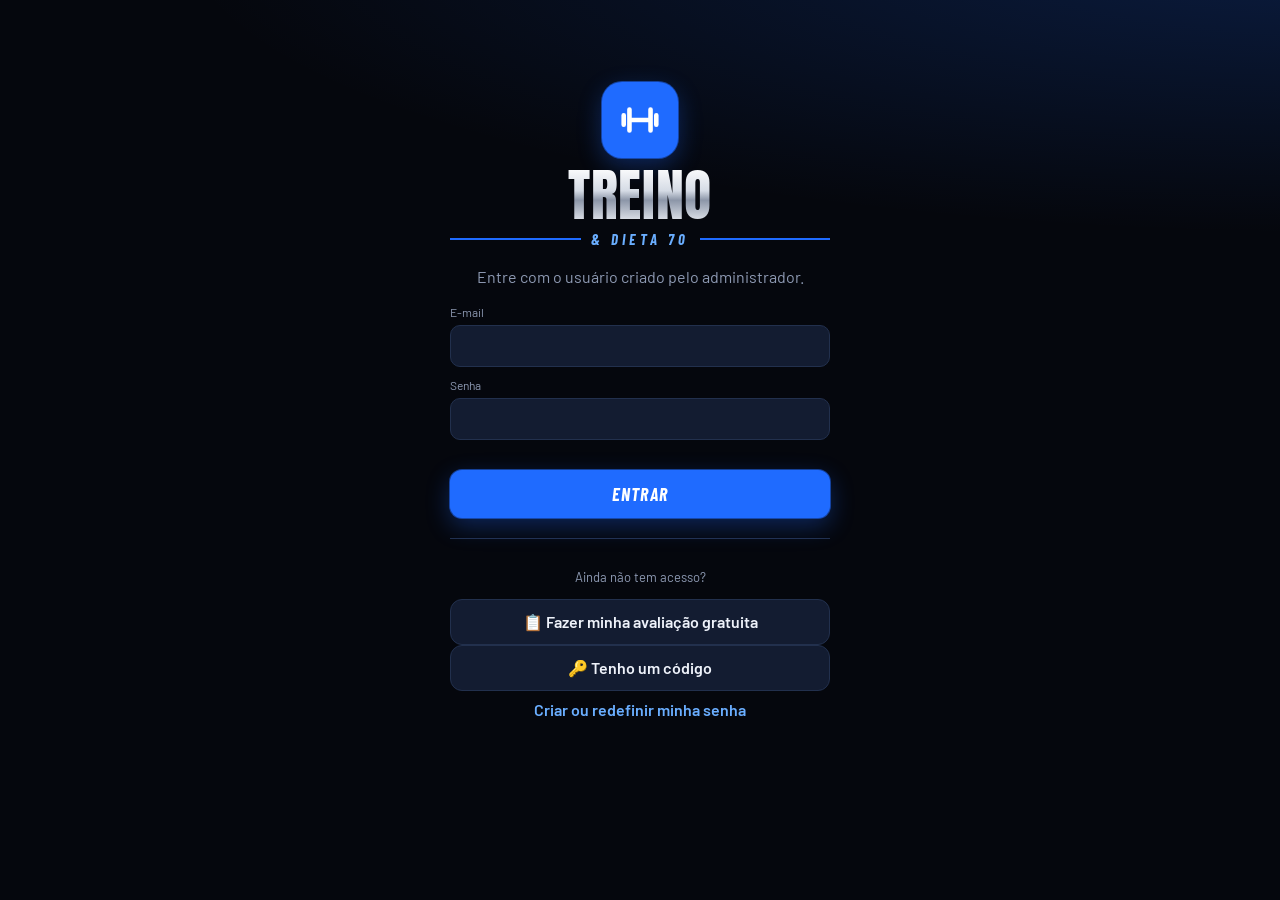
==== index.html @ 6d05f162 "v3.15.0: nome de exibição editável (Perfil e avaliação vinculados) e perfil corporal preenchido pela" ====
<!doctype html>
<html lang="pt-BR">
<head>
<meta charset="utf-8">
<meta name="viewport" content="width=device-width,initial-scale=1,viewport-fit=cover">
<meta name="theme-color" content="#05070d">
<meta name="apple-mobile-web-app-capable" content="yes">
<meta name="mobile-web-app-capable" content="yes">
<meta name="apple-mobile-web-app-status-bar-style" content="black-translucent">
<meta name="apple-mobile-web-app-title" content="Treino">
<link rel="apple-touch-icon" href="icons/apple-touch-icon.png">
<link rel="icon" href="icons/icon-192.png">
<link rel="manifest" href="manifest.webmanifest">
<title>Treino</title>
<style>
@font-face{font-family:"Anton";src:url(fonts/anton.woff2) format("woff2");font-weight:400;font-style:normal;font-display:swap}
@font-face{font-family:"Barlow";src:url(fonts/barlow-400.woff2) format("woff2");font-weight:400 500;font-style:normal;font-display:swap}
@font-face{font-family:"Barlow";src:url(fonts/barlow-600.woff2) format("woff2");font-weight:600;font-style:normal;font-display:swap}
@font-face{font-family:"Barlow";src:url(fonts/barlow-700.woff2) format("woff2");font-weight:700 900;font-style:normal;font-display:swap}
@font-face{font-family:"Barlow Condensed";src:url(fonts/barlow-condensed-700i.woff2) format("woff2");font-weight:600 800;font-style:italic;font-display:swap}
:root{--bg:#05070d;--s1:#0c1220;--s2:#131c31;--s3:#22304d;--tx:#eef2fa;--mu:#8e9ab3;--ac:#1f6bff;--ac2:#6aaeff;--onac:#fff;--metal:linear-gradient(180deg,#fff 0%,#d5dbe5 42%,#8c96a8 58%,#eef1f6 100%);--glow:0 0 0 1px rgba(31,107,255,.55),0 8px 24px rgba(31,107,255,.32);--fd:"Anton",Impact,"Arial Narrow",sans-serif;--fc:"Barlow Condensed","Arial Narrow",sans-serif;--ok:#3fd18b;--warn:#ffcc4d;--bad:#ff6161;
--acu:#5aa9ff;--int:#ff9f43;--pk:#ff6161;--dl:#3fd18b;--r:16px}
*{box-sizing:border-box;-webkit-tap-highlight-color:transparent}
html,body{margin:0;background:var(--bg);color:var(--tx);font:16px/1.4 "Barlow",-apple-system,BlinkMacSystemFont,"Segoe UI",system-ui,sans-serif;-webkit-text-size-adjust:100%}
body{background:radial-gradient(130% 420px at 105% -60px,rgba(31,107,255,.22),rgba(31,107,255,0) 70%) no-repeat,var(--bg)}
body{padding-top:env(safe-area-inset-top);padding-bottom:calc(70px + env(safe-area-inset-bottom));overscroll-behavior-y:none}
main{padding:10px 16px 28px;max-width:640px;margin:0 auto}
h1{font-family:var(--fd);font-weight:400;font-size:32px;line-height:1.05;margin:0;letter-spacing:.01em;text-transform:uppercase;background:var(--metal);-webkit-background-clip:text;background-clip:text;color:transparent}
h2{font-size:19px;margin:0 0 6px}
h3{font-family:var(--fc);font-style:italic;font-weight:700;font-size:15px;text-transform:uppercase;letter-spacing:.16em;color:var(--ac2);margin:22px 0 8px}
.mu{color:var(--mu)}.sm{font-size:13px}.xs{font-size:12px}.b{font-weight:700}.ok{color:var(--ok)}.ac{color:var(--ac2)}
.hd{display:flex;align-items:center;gap:10px;margin:8px 0 12px}
.hd .bk{background:var(--s2);border:0;color:var(--tx);width:38px;height:38px;border-radius:12px;font-size:26px;line-height:1;flex:none}
.card{background:var(--s1);border:1px solid var(--s3);border-radius:var(--r);padding:14px;margin:10px 0}
.row{display:flex;gap:8px;align-items:center}.row.wrap{flex-wrap:wrap}.sp{flex:1}
.btn{background:var(--s2);border:1px solid var(--s3);color:var(--tx);border-radius:12px;padding:12px 16px;font-weight:600;font-size:16px;font-family:inherit;cursor:pointer}
.btn.pri{background:var(--ac);color:var(--onac);box-shadow:var(--glow);font-family:var(--fc);font-style:italic;font-weight:700;font-size:18px;letter-spacing:.06em;text-transform:uppercase}.btn.pri.smb{font-size:15px}.btn.danger{background:var(--bad);color:#fff}.btn.ghost{background:transparent;border-color:transparent;color:var(--ac2);padding:8px 4px}.btn.pri,.btn.danger{border-color:transparent}
.btn.block{width:100%}.btn.smb{padding:8px 12px;font-size:14px;border-radius:10px}
.btn:active{transform:scale(.98)}
.pill{display:inline-block;font-size:12px;font-weight:600;padding:3px 8px;border-radius:999px;background:var(--s3);color:var(--tx)}
.pc-acu{--pc:var(--acu)}.pc-int{--pc:var(--int)}.pc-pk{--pc:var(--pk)}.pc-dl{--pc:var(--dl)}.pc-vio{--pc:#b48cff}.pc-tea{--pc:#3fd1c8}.pc-yel{--pc:#ffcc4d}
.pill.ph{background:color-mix(in srgb,var(--pc) 22%,transparent);color:var(--pc)}
.weekbar{display:flex;gap:3px;margin-top:10px}.weekbar i{flex:1}
.weekbar i{height:6px;border-radius:3px;background:var(--pc);opacity:.25}.weekbar i.past{opacity:.7}.weekbar i.cur{opacity:1;outline:2px solid var(--tx);outline-offset:1px}
.days{display:grid;grid-template-columns:repeat(7,1fr);gap:6px;margin-top:10px}
.days div{background:var(--s2);border-radius:10px;padding:6px 2px;text-align:center;font-size:11px;color:var(--mu)}
.days div b{display:block;font-size:12px;color:var(--tx)}.days div.done{background:color-mix(in srgb,var(--ok) 20%,var(--s2))}.days div.done b{color:var(--ok)}
.days div.today{outline:2px solid var(--ac)}
.hero{background:linear-gradient(140deg,#0f2350,#0c1220 62%);border:1px solid #1f3a78}
.hero h2{font-family:var(--fd);font-weight:400;font-size:30px;line-height:1.05;text-transform:uppercase;letter-spacing:.01em;background:var(--metal);-webkit-background-clip:text;background-clip:text;color:transparent}
.exl{margin:10px 0 0;padding:0;list-style:none}.exl li{display:flex;justify-content:space-between;gap:10px;padding:7px 0;border-top:1px solid var(--s3);font-size:15px}
.exl li span:last-child{white-space:nowrap;font-weight:600}
.others{display:grid;grid-template-columns:1fr 1fr;gap:8px}
.others button{text-align:left;background:var(--s1);border:1px solid var(--s3);color:var(--tx);border-radius:14px;padding:12px;font-family:inherit;font-size:15px}
.others button small{display:block;color:var(--mu);font-size:12px}
/* workout */
.wk-h{position:sticky;top:0;z-index:5;background:color-mix(in srgb,var(--bg) 92%,transparent);backdrop-filter:blur(8px);margin:0 -16px;padding:8px 16px 10px;border-bottom:1px solid var(--s2)}
.ex{padding:12px}
.card.bs{border-left:4px solid var(--ac)}.bsn{margin-bottom:4px;border-bottom-left-radius:4px;border-bottom-right-radius:4px}.bsp{border-top-left-radius:4px;border-top-right-radius:4px}
.bst{display:inline-block;font-family:var(--fd);font-size:12px;letter-spacing:.05em;text-transform:uppercase;background:var(--ac);color:var(--onac);padding:2px 12px;margin-bottom:8px;clip-path:polygon(6px 0,100% 0,calc(100% - 6px) 100%,0 100%)}
.lkr{display:flex;justify-content:center;margin:-2px 0}.lkb{background:none;border:1px dashed var(--s3);color:var(--mu);border-radius:999px;font:inherit;font-size:12px;padding:3px 10px;margin:2px 0}
.lkb.on{border:1px solid var(--ac);color:var(--ac)}.bsl{border-left:3px solid var(--ac);padding-left:8px}
.exh{display:flex;justify-content:space-between;gap:8px;align-items:flex-start;cursor:pointer}
.exh b{font-size:17px}
.kg{background:var(--s3);border-radius:10px;padding:4px 8px;text-align:right;white-space:nowrap;font-size:13px;color:var(--mu)}
.kg b{display:block;color:var(--tx);font-size:17px}
.why{font-size:13px;color:var(--mu);background:var(--s2);border-radius:10px;padding:8px 10px;margin-top:8px}
.last{font-size:13px;color:var(--mu);margin-top:6px}
.sg{display:grid;grid-template-columns:26px 1fr 1fr 58px 50px;gap:6px;align-items:center;margin-top:6px}
.sg.hd2{font-size:11px;color:var(--mu);text-transform:uppercase;letter-spacing:.05em;margin-top:10px}
.sg.hd2 span{text-align:center}
.sg>span:first-child{text-align:center;color:var(--mu);font-weight:700}
input,select,textarea{background:var(--s2);border:1px solid var(--s3);color:var(--tx);border-radius:10px;padding:10px;font-size:17px;width:100%;font-family:inherit;min-width:0}
input:focus,select:focus,textarea:focus{outline:2px solid var(--ac);border-color:transparent}
.sg input{text-align:center;padding:10px 4px}
.sg.done input{background:color-mix(in srgb,var(--ok) 14%,var(--s2));border-color:color-mix(in srgb,var(--ok) 40%,transparent)}
.chk{height:44px;border-radius:12px;border:2px solid var(--s3);background:transparent;color:var(--mu);font-size:20px;font-weight:800}
.sg.done .chk{background:var(--ok);border-color:var(--ok);color:#03200f}
.sug{margin-top:10px;border-radius:12px;padding:10px 12px;font-size:14px;background:var(--s2);border-left:4px solid var(--mu)}
.sug.up{border-color:var(--ok)}.sug.down{border-color:var(--warn)}.sug.ok{border-color:var(--acu)}
.sug .btn{margin-top:8px}
.exdone .exh>div:first-child>b::after{content:" ✓";color:var(--ok)}
/* timer */
#timer{position:fixed;left:12px;right:12px;bottom:calc(76px + env(safe-area-inset-bottom));z-index:30;background:#16213a;border:1px solid var(--s3);border-radius:18px;padding:10px 12px;box-shadow:0 10px 30px rgba(0,0,0,.5);max-width:616px;margin:0 auto;overflow:hidden}
#timer .tbar{position:absolute;left:0;bottom:0;height:4px;background:var(--ac);transition:width .25s linear}
#timer .tt{font-size:26px;font-weight:800;font-variant-numeric:tabular-nums;min-width:68px}#timer .sp{min-width:0}#tlab{white-space:nowrap;overflow:hidden;text-overflow:ellipsis}#timer .btn.smb{padding:8px 9px;flex:none}
#timer.end{background:#0f2f22}#timer.end .tt{color:var(--ok)}
#timer.warn5{background:#3d2e08}#timer.warn5 .tt{color:var(--warn)}#timer.warn5 .tbar{background:var(--warn)}
#timer .tl{font-size:12px;color:var(--mu);white-space:nowrap;overflow:hidden;text-overflow:ellipsis}
/* nav */
nav#tabs{position:fixed;bottom:0;left:0;right:0;display:flex;background:rgba(8,12,22,.94);-webkit-backdrop-filter:blur(12px);backdrop-filter:blur(12px);border-top:1px solid var(--s2);padding-bottom:env(safe-area-inset-bottom);z-index:20}
nav button{flex:1;background:none;border:0;color:var(--mu);font-size:11px;padding:8px 0 6px;display:flex;flex-direction:column;align-items:center;gap:3px;font-family:inherit}
nav svg{width:24px;height:24px;fill:none;stroke:currentColor;stroke-width:1.9;stroke-linecap:round;stroke-linejoin:round}
nav button.on{color:var(--ac2);font-weight:700;position:relative}nav button.on::before{content:"";position:absolute;top:0;left:50%;width:28px;height:3px;margin-left:-14px;border-radius:0 0 3px 3px;background:var(--ac)}
nav button .dot{position:absolute;margin-left:22px;width:8px;height:8px;border-radius:50%;background:var(--ok)}
/* tables / forms */
table{width:100%;border-collapse:collapse;font-size:13px}
td,th{padding:7px 4px;border-top:1px solid var(--s3);text-align:left;vertical-align:top}
th{color:var(--mu);font-weight:600;font-size:11px;text-transform:uppercase;letter-spacing:.05em;border-top:0}
tr.cur td{background:color-mix(in srgb,var(--ac) 12%,transparent)}
.ph-dot{display:inline-block;width:8px;height:8px;border-radius:50%;background:var(--pc);margin-right:6px}
label.f{display:block;margin:10px 0}label.f>span{display:block;font-size:12px;color:var(--mu);margin-bottom:4px}
.grid2{display:grid;grid-template-columns:1fr 1fr;gap:8px}.grid3{display:grid;grid-template-columns:repeat(3,1fr);gap:8px}
.plan label{display:block;font-size:11px;color:var(--mu);border-left:3px solid var(--pc);padding-left:6px}
.plan label input{margin-top:3px;text-align:center}
.li{display:flex;align-items:center;gap:10px;padding:11px 0;border-top:1px solid var(--s3)}
.li:first-child{border-top:0}
.li .t{flex:1;min-width:0}.li .t b{display:block;white-space:nowrap;overflow:hidden;text-overflow:ellipsis}
.ib{background:var(--s3);border:0;color:var(--tx);width:34px;height:34px;border-radius:10px;font-size:16px;flex:none}
.tap{cursor:pointer}
.stat{display:grid;grid-template-columns:repeat(3,1fr);gap:8px}
.stat div{background:var(--s1);border:1px solid var(--s3);border-radius:14px;padding:10px}
.stat b{display:block;font-family:var(--fd);font-weight:400;font-size:24px;letter-spacing:.01em}.stat span{font-size:11px;color:var(--mu)}
.hl{display:flex;gap:12px;align-items:flex-start;padding:8px 0;border-top:1px solid var(--s3)}.hl:first-child{border-top:0}.hi{flex:none;min-width:58px;text-align:center;font-size:14px;padding-top:2px}
details{background:var(--s1);border:1px solid var(--s3);border-radius:var(--r);padding:12px 14px;margin:10px 0}
summary{font-weight:600;cursor:pointer}
details p{font-size:14px;margin:8px 0;color:#cdd5e4}
.sw{display:flex;align-items:center;justify-content:space-between;padding:10px 0;border-top:1px solid var(--s3)}
.sw:first-child{border-top:0}
.sw input[type=checkbox]{width:50px;height:30px;appearance:none;-webkit-appearance:none;background:var(--s3);border-radius:999px;position:relative;border:0;padding:0;flex:none}
.sw input[type=checkbox]::after{content:"";position:absolute;top:3px;left:3px;width:24px;height:24px;border-radius:50%;background:#fff;transition:.2s}
.sw input[type=checkbox]:checked{background:var(--ok)}.sw input[type=checkbox]:checked::after{left:23px}
.banner{background:color-mix(in srgb,var(--warn) 15%,var(--s1));border:1px solid color-mix(in srgb,var(--warn) 40%,transparent);border-radius:14px;padding:10px 12px;font-size:14px;margin:10px 0}
/* modal / toast */
#modal{position:fixed;inset:0;background:rgba(0,0,0,.6);z-index:50;display:flex;align-items:flex-end;justify-content:center}
#modal[hidden]{display:none}
.mbox{background:var(--s1);width:100%;max-width:640px;border-radius:22px 22px 0 0;padding:18px 16px calc(16px + env(safe-area-inset-bottom));max-height:88vh;overflow:auto}
.mbody{font-size:15px;color:#d3dbea}
.mbtns{display:flex;gap:8px;margin-top:14px}.mbtns .btn{flex:1}
#toast{position:fixed;left:50%;top:calc(12px + env(safe-area-inset-top));transform:translateX(-50%);background:#1a2742;color:#fff;padding:10px 16px;border-radius:12px;z-index:60;font-size:14px;box-shadow:0 6px 20px rgba(0,0,0,.4);transition:opacity .3s;max-width:90vw}
#toast[hidden]{display:block;opacity:0;pointer-events:none}
svg.ch{width:100%;height:auto;display:block}
.empty{text-align:center;color:var(--mu);padding:30px 10px}
body.nologin nav#tabs{display:none}
.login{max-width:380px;margin:8vh auto 0;text-align:center}.login label.f{text-align:left}.login h1{margin:8px 0 4px}.login>h1:first-of-type{font-size:56px}.brand2{display:flex;align-items:center;gap:10px;font-family:var(--fc);font-style:italic;font-weight:700;font-size:15px;letter-spacing:.28em;text-transform:uppercase;color:var(--ac2);margin:0 0 8px}.brand2::before,.brand2::after{content:"";flex:1;height:2px;background:var(--ac)}
.logo{width:76px;height:76px;border-radius:20px;background:var(--ac);box-shadow:var(--glow);margin:0 auto;display:grid;place-items:center}.logo svg{width:46px;height:46px;fill:none;stroke:#fff;stroke-width:2.4;stroke-linecap:round}
.sync{display:inline-flex;align-items:center;gap:6px;background:var(--s2);border:1px solid var(--s3);color:var(--mu);font-size:12px;border-radius:999px;padding:6px 10px;font-family:inherit;white-space:nowrap}
.sync i{width:8px;height:8px;border-radius:50%;display:inline-block}
.li .t>span{display:block}
.chips{display:flex;gap:6px;overflow-x:auto;padding:2px 0 8px;scrollbar-width:none}.chips::-webkit-scrollbar{display:none}
.chip{flex:none;background:var(--s2);border:1px solid var(--s3);color:var(--tx);border-radius:999px;padding:7px 12px;font-size:14px;font-family:inherit}
.wz-o{display:flex;align-items:center;gap:12px;width:100%;min-height:72px;margin:8px 0;padding:12px 14px;border-radius:16px;background:var(--s1);border:1px solid var(--s3);color:var(--tx);text-align:left;font:inherit}.wz-o.on{border:2px solid var(--ac);background:rgba(31,107,255,.12)}.wz-o .t{flex:1;display:flex;flex-direction:column;gap:2px}.wz-ic{font-size:24px;width:40px;text-align:center}.wz-ck{width:24px;height:24px;border-radius:50%;display:grid;place-items:center;background:var(--ac);color:#fff;font-weight:700}.wz-o:not(.on) .wz-ck{background:transparent;border:2px solid var(--s3)}.wz-days{flex-wrap:wrap}.wz-days .chip{min-width:44px;justify-content:center;font-size:18px;font-weight:700}
.fs-i{display:flex;gap:12px;padding:12px 0;border-top:1px solid var(--s3)}.fs-n{width:34px;height:34px;flex:none;border-radius:50%;display:grid;place-items:center;font-family:var(--fd);font-size:17px;background:var(--s2);color:var(--mu);border:1px solid var(--s3)}.fs-i.now .fs-n{background:var(--ac);color:#fff;border:0;box-shadow:var(--glow)}.fs-i.done .fs-n{background:var(--ok);color:#05070d;border:0}.fs-i.done b,.fs-i.next b{color:var(--mu)}
.chip.on{background:var(--ac);border-color:var(--ac);color:#fff;font-weight:600}
.kd{display:inline-grid;place-items:center;width:30px;height:30px;border-radius:9px;background:var(--s3);font-size:15px;flex:none}
.cf{display:grid;grid-template-columns:repeat(2,1fr);gap:8px;margin-top:8px}
.cf label{font-size:11px;color:var(--mu);text-transform:uppercase;letter-spacing:.04em}.cf label input,.cf label select{margin-top:3px;text-align:center}
.xdone{border:1px solid color-mix(in srgb,var(--ok) 45%,transparent)}
.wod{white-space:pre-wrap;font-size:15px;background:var(--s2);border-radius:10px;padding:10px;margin-top:8px}
.phase{border-left:4px solid var(--pc)}
.seg{display:flex;background:var(--s2);border-radius:10px;padding:3px;gap:3px}.seg button{flex:1;border:0;background:transparent;color:var(--mu);padding:8px;border-radius:8px;font-family:inherit;font-size:14px}.seg button.on{background:var(--s3);color:var(--tx);font-weight:600}
/* calendário */
.calg{display:grid;grid-template-columns:repeat(7,1fr);gap:4px;text-align:center}.cw{font-size:11px;color:var(--mu);padding-bottom:2px}
.cd{position:relative;aspect-ratio:1;display:grid;place-items:center;border-radius:50%;font-size:14px;color:var(--tx);max-width:40px;margin:0 auto;width:100%}
.cd.on{background:var(--ac);color:#fff;font-weight:700;cursor:pointer}.cd.td{box-shadow:inset 0 0 0 2px var(--ac)}.cd.on.td{box-shadow:inset 0 0 0 2px var(--tx)}.cd.fu{color:var(--mu);opacity:.45}
.cd i{position:absolute;top:-3px;right:-3px;background:var(--tx);color:var(--bg);font-style:normal;font-size:10px;min-width:15px;height:15px;line-height:15px;border-radius:8px}
/* ---------- tema claro ---------- */
html[data-theme=light]{--bg:#edf1f8;--s1:#ffffff;--s2:#e3e9f4;--s3:#c9d3e5;--tx:#0a1222;--mu:#55617a;--ac:#1450e0;--ac2:#1450e0;--metal:url("data:image/svg+xml,%3Csvg xmlns='http://www.w3.org/2000/svg' width='120' height='120'%3E%3Cfilter id='n'%3E%3CfeTurbulence type='fractalNoise' baseFrequency='.9' numOctaves='2' stitchTiles='stitch'/%3E%3CfeColorMatrix values='0 0 0 0 1 0 0 0 0 1 0 0 0 0 1 0 0 0 .22 0'/%3E%3C/filter%3E%3Crect width='120' height='120' filter='url(%23n)'/%3E%3C/svg%3E"),radial-gradient(120% 90% at 30% 18%,#8a8c92 0%,#3b3d42 22%,rgba(20,21,24,0) 46%),linear-gradient(180deg,#26272b 0%,#4c4e54 16%,#141518 40%,#08090b 62%,#1d1e22 82%,#3a3c41 100%);--glow:0 0 0 1px rgba(20,80,224,.3),0 8px 20px rgba(20,80,224,.22);--ok:#14a362;--warn:#b98000;--bad:#dc3b3b;--acu:#2c78e0;--int:#e8781a;--pk:#dc3b3b;--dl:#14a362;color-scheme:light}
html[data-theme=light] .hero{background:linear-gradient(140deg,#e2ebff,#ffffff 62%);border:1px solid #c3d3f5}
html[data-theme=light] body{background:radial-gradient(130% 420px at 105% -60px,rgba(20,80,224,.12),rgba(20,80,224,0) 70%) no-repeat,var(--bg)}
html[data-theme=light] h1,html[data-theme=light] .hero h2{filter:drop-shadow(0 1px 0 rgba(255,255,255,.85)) drop-shadow(0 2px 3px rgba(0,0,0,.25))}
html[data-theme=light] #timer{background:#fff;box-shadow:0 10px 30px rgba(0,0,0,.15);border:1px solid var(--s3)}html[data-theme=light] #timer.end{background:#e3f6ec}html[data-theme=light] #timer.warn5{background:#fff4d6}
html[data-theme=light] nav#tabs{background:rgba(255,255,255,.94);border-top:1px solid var(--s3)}
html[data-theme=light] details p,html[data-theme=light] .mbody{color:var(--tx)}html[data-theme=light] #toast{background:#22262e;color:#fff}html[data-theme=light] #modal{background:rgba(20,22,28,.35)}
html[data-theme=light] .card{box-shadow:0 1px 2px rgba(16,24,40,.06)}
html[data-theme=light] .btn.pri,html[data-theme=light] .chip.on,html[data-theme=light] .sg.done .chk{color:#fff}html[data-theme=light] .btn.danger{color:#fff}
html[data-theme=light] .sw input[type=checkbox]::after{box-shadow:0 1px 3px rgba(0,0,0,.25)}
html[data-theme=light] .logo svg{stroke:#fff}
html[data-theme=light] .ch [stroke="#22304d"]{stroke:var(--s3)}html[data-theme=light] .ch [fill="#8e9ab3"]{fill:var(--mu)}html[data-theme=light] .ch [stroke="#8e9ab3"]{stroke:var(--mu)}
html[data-theme=light] .ch [stroke="#1f6bff"]{stroke:var(--ac)}html[data-theme=light] .ch [fill="#1f6bff"]{fill:var(--ac)}html[data-theme=light] .ch [stroke="#05070d"]{stroke:var(--s1)}
</style>
</head>
<body>
<main id="app"></main>
<div id="timer" hidden>
  <div class="row"><div class="tt" id="tt">0:00</div><div class="sp"><div class="b" id="tlab">Descanso</div><div class="tl" id="tsub"></div></div>
  <button class="btn smb" data-act="tAdd" data-s="-15">−15</button><button class="btn smb" data-act="tAdd" data-s="15">+15</button><button class="btn smb" data-act="tClose">✕</button></div>
  <div class="tbar" id="tbar"></div>
</div>
<nav id="tabs">
  <button data-act="tab" data-t="hoje"><svg viewBox="0 0 24 24"><path d="M6.5 6.5v11M17.5 6.5v11M3.5 9.5v5M20.5 9.5v5M6.5 12h11"/></svg>Hoje</button>
  <button data-act="tab" data-t="treinos"><svg viewBox="0 0 24 24"><rect x="3.5" y="5" width="17" height="15.5" rx="2.5"/><path d="M3.5 10h17M8 3v4M16 3v4"/></svg>Treinos</button>
  <button data-act="tab" data-t="avaliacao"><svg viewBox="0 0 24 24"><rect x="5" y="4" width="14" height="17" rx="2"/><path d="M9 4V3h6v1M9 10h6M9 14h6M9 18h3"/></svg>Avaliação</button>
  <button data-act="tab" data-t="progresso"><svg viewBox="0 0 24 24"><path d="M3.5 20h17M5 16l4.5-5 4 3L20 6.5"/><path d="M15.5 6.5H20V11"/></svg>Progresso</button>
  <button data-act="tab" data-t="perfil"><svg viewBox="0 0 24 24"><circle cx="12" cy="8.5" r="3.8"/><path d="M4.5 20.5c1.2-3.8 4-5.7 7.5-5.7s6.3 1.9 7.5 5.7"/></svg>Perfil</button>
</nav>
<div id="modal" hidden></div>
<div id="toast" hidden></div>
<input type="file" id="importFile" accept="application/json,.json" hidden>
<script src="supabase.min.js"></script>
<script src="avaliacao.js"></script>
<script src="modelos.js"></script>
<script>
/* ===== Banco de exercícios =====  Nome|categoria|grupo|equipamento|tipo
   categoria: M=Musculação C=Cardio K=Core X=Crossfit · tipo: L=carga×reps B=peso corporal T=tempo A=cardio W=WOD */
const CATALOG_RAW=`Supino Reto com Barra|M|Peito|Barra|L
Supino Reto com Halteres|M|Peito|Halteres|L
Supino Inclinado com Barra|M|Peito|Barra|L
Supino Inclinado com Halteres|M|Peito|Halteres|L
Supino Declinado com Barra|M|Peito|Barra|L
Supino Declinado com Halteres|M|Peito|Halteres|L
Supino Reto no Smith|M|Peito|Smith|L
Supino Inclinado no Smith|M|Peito|Smith|L
Chest Press (máquina)|M|Peito|Máquina|L
Chest Press Inclinado (máquina)|M|Peito|Máquina|L
Crucifixo Reto com Halteres|M|Peito|Halteres|L
Crucifixo Inclinado com Halteres|M|Peito|Halteres|L
Crucifixo na Máquina (Peck Deck)|M|Peito|Máquina|L
Crossover Polia Alta|M|Peito|Polia|L
Crossover Polia Média|M|Peito|Polia|L
Crossover Polia Baixa|M|Peito|Polia|L
Flexão de Braço|M|Peito|Peso corporal|B
Flexão Inclinada|M|Peito|Peso corporal|B
Flexão Declinada|M|Peito|Peso corporal|B
Flexão Diamante|M|Tríceps|Peso corporal|B
Paralelas (Mergulho) para Peito|M|Peito|Peso corporal|B
Pullover com Halter|M|Peito|Halteres|L
Supino Pegada Fechada|M|Tríceps|Barra|L
Barra Fixa Pronada|M|Costas|Peso corporal|B
Barra Fixa Supinada (Chin-up)|M|Costas|Peso corporal|B
Barra Fixa Pegada Neutra|M|Costas|Peso corporal|B
Barra Fixa com Carga|M|Costas|Peso corporal|L
Barra Fixa Assistida (máquina)|M|Costas|Máquina|L
Puxada Frontal Pronada|M|Costas|Polia|L
Puxada Frontal Supinada|M|Costas|Polia|L
Puxada Pegada Neutra (triângulo)|M|Costas|Polia|L
Puxada Unilateral na Polia|M|Costas|Polia|L
Pulldown com Corda (braços estendidos)|M|Costas|Polia|L
Remada Curvada com Barra Pronada|M|Costas|Barra|L
Remada Curvada com Barra Supinada|M|Costas|Barra|L
Remada Pendlay|M|Costas|Barra|L
Remada Unilateral com Halter (serrote)|M|Costas|Halteres|L
Remada Curvada com Halteres|M|Costas|Halteres|L
Remada Cavalinho (T-bar)|M|Costas|Barra|L
Remada Cavalinho na Máquina|M|Costas|Máquina|L
Remada Sentada na Polia (triângulo)|M|Costas|Polia|L
Remada Sentada Pegada Aberta|M|Costas|Polia|L
Remada na Máquina Articulada|M|Costas|Máquina|L
Remada Baixa Unilateral na Polia|M|Costas|Polia|L
Remada Invertida (australiana)|M|Costas|Peso corporal|B
Remada Seal com Halteres|M|Costas|Halteres|L
Levantamento Terra Convencional|M|Posterior|Barra|L
Levantamento Terra Sumô|M|Glúteos|Barra|L
Levantamento Terra Romeno (Stiff)|M|Posterior|Barra|L
Stiff com Halteres|M|Posterior|Halteres|L
Rack Pull|M|Costas|Barra|L
Good Morning|M|Posterior|Barra|L
Hiperextensão Lombar (banco romano)|M|Costas|Peso corporal|B
Encolhimento com Barra|M|Trapézio|Barra|L
Encolhimento com Halteres|M|Trapézio|Halteres|L
Encolhimento no Smith|M|Trapézio|Smith|L
Desenvolvimento com Barra (militar)|M|Ombros|Barra|L
Desenvolvimento com Halteres|M|Ombros|Halteres|L
Desenvolvimento na Máquina|M|Ombros|Máquina|L
Desenvolvimento no Smith|M|Ombros|Smith|L
Arnold Press|M|Ombros|Halteres|L
Push Press|M|Ombros|Barra|L
Elevação Lateral com Halteres|M|Ombros|Halteres|L
Elevação Lateral na Polia|M|Ombros|Polia|L
Elevação Lateral na Máquina|M|Ombros|Máquina|L
Elevação Lateral Inclinada (deitado de lado)|M|Ombros|Halteres|L
Elevação Frontal com Halteres|M|Ombros|Halteres|L
Elevação Frontal com Anilha|M|Ombros|Anilha|L
Elevação Frontal na Polia|M|Ombros|Polia|L
Crucifixo Inverso com Halteres|M|Ombros|Halteres|L
Crucifixo Inverso na Máquina|M|Ombros|Máquina|L
Crucifixo Inverso na Polia|M|Ombros|Polia|L
Face Pull na Polia|M|Ombros|Polia|L
Remada Alta com Barra|M|Ombros|Barra|L
Rotação Externa na Polia|M|Ombros|Polia|L
Rotação Externa com Halter|M|Ombros|Halteres|L
Y-Raise no Banco Inclinado|M|Ombros|Halteres|L
Rosca Direta com Barra|M|Bíceps|Barra|L
Rosca Direta com Barra EZ|M|Bíceps|Barra EZ|L
Rosca Alternada com Halteres|M|Bíceps|Halteres|L
Rosca Simultânea com Halteres|M|Bíceps|Halteres|L
Rosca Martelo|M|Bíceps|Halteres|L
Rosca Martelo na Polia (corda)|M|Bíceps|Polia|L
Rosca Inclinada com Halteres|M|Bíceps|Halteres|L
Rosca Scott com Barra EZ|M|Bíceps|Barra EZ|L
Rosca Scott na Máquina|M|Bíceps|Máquina|L
Rosca Scott Unilateral com Halter|M|Bíceps|Halteres|L
Rosca Concentrada|M|Bíceps|Halteres|L
Rosca na Polia Baixa|M|Bíceps|Polia|L
Rosca Bayesian (polia por trás)|M|Bíceps|Polia|L
Rosca Spider|M|Bíceps|Barra EZ|L
Rosca 21|M|Bíceps|Barra|L
Rosca Inversa|M|Antebraço|Barra|L
Rosca de Punho|M|Antebraço|Barra|L
Rosca de Punho Inversa|M|Antebraço|Barra|L
Farmer's Walk (caminhada do fazendeiro)|M|Antebraço|Halteres|T
Suspensão na Barra (dead hang)|M|Antebraço|Peso corporal|T
Tríceps Testa com Barra EZ|M|Tríceps|Barra EZ|L
Tríceps Testa com Halteres|M|Tríceps|Halteres|L
Tríceps Pulley (barra)|M|Tríceps|Polia|L
Tríceps Pulley (corda)|M|Tríceps|Polia|L
Tríceps Pulley Inverso|M|Tríceps|Polia|L
Tríceps Francês com Halter|M|Tríceps|Halteres|L
Tríceps Francês Unilateral|M|Tríceps|Halteres|L
Tríceps Francês na Polia (overhead)|M|Tríceps|Polia|L
Tríceps Coice (kickback)|M|Tríceps|Halteres|L
Tríceps Coice na Polia|M|Tríceps|Polia|L
Mergulho no Banco|M|Tríceps|Peso corporal|B
Paralelas para Tríceps|M|Tríceps|Peso corporal|B
Tríceps na Máquina|M|Tríceps|Máquina|L
JM Press|M|Tríceps|Barra|L
Agachamento Livre com Barra|M|Quadríceps|Barra|L
Agachamento Frontal|M|Quadríceps|Barra|L
Agachamento no Smith|M|Quadríceps|Smith|L
Agachamento Goblet|M|Quadríceps|Halteres|L
Agachamento Hack (máquina)|M|Quadríceps|Máquina|L
Agachamento Pêndulo|M|Quadríceps|Máquina|L
Agachamento Búlgaro|M|Quadríceps|Halteres|L
Agachamento Sumô com Halter|M|Glúteos|Halteres|L
Agachamento com Peso Corporal|M|Quadríceps|Peso corporal|B
Agachamento Sissy|M|Quadríceps|Peso corporal|B
Leg Press 45°|M|Quadríceps|Máquina|L
Leg Press Horizontal|M|Quadríceps|Máquina|L
Leg Press Unilateral|M|Quadríceps|Máquina|L
Cadeira Extensora|M|Quadríceps|Máquina|L
Cadeira Extensora Unilateral|M|Quadríceps|Máquina|L
Avanço (passada) com Halteres|M|Quadríceps|Halteres|L
Avanço com Barra|M|Quadríceps|Barra|L
Afundo Estático|M|Quadríceps|Halteres|L
Passada Reversa|M|Glúteos|Halteres|L
Step-up no Banco|M|Quadríceps|Halteres|L
Mesa Flexora (deitado)|M|Posterior|Máquina|L
Cadeira Flexora (sentado)|M|Posterior|Máquina|L
Flexora em Pé Unilateral|M|Posterior|Máquina|L
Nordic Curl (flexão nórdica)|M|Posterior|Peso corporal|B
Flexão de Joelho na Bola Suíça|M|Posterior|Bola|B
Hip Thrust com Barra|M|Glúteos|Barra|L
Hip Thrust na Máquina|M|Glúteos|Máquina|L
Elevação Pélvica (glute bridge)|M|Glúteos|Peso corporal|B
Elevação Pélvica Unilateral|M|Glúteos|Peso corporal|B
Glúteo na Polia (coice)|M|Glúteos|Polia|L
Glúteo na Máquina (coice)|M|Glúteos|Máquina|L
Abdução de Quadril na Máquina|M|Glúteos|Máquina|L
Abdução na Polia|M|Glúteos|Polia|L
Abdução com Elástico (andar lateral)|M|Glúteos|Elástico|B
Adução na Máquina (cadeira adutora)|M|Adutores|Máquina|L
Adução na Polia|M|Adutores|Polia|L
Pull-through na Polia|M|Glúteos|Polia|L
Kettlebell Swing (musculação)|M|Glúteos|Kettlebell|L
Panturrilha em Pé na Máquina|M|Panturrilha|Máquina|L
Panturrilha Sentado|M|Panturrilha|Máquina|L
Panturrilha no Leg Press|M|Panturrilha|Máquina|L
Panturrilha no Smith|M|Panturrilha|Smith|L
Panturrilha Unilateral com Halter|M|Panturrilha|Halteres|L
Panturrilha no Degrau (peso corporal)|M|Panturrilha|Peso corporal|B
Tibial Anterior (elevação de ponta de pé)|M|Panturrilha|Peso corporal|B
Clean com Halteres|M|Corpo inteiro|Halteres|L
Thruster com Halteres|M|Corpo inteiro|Halteres|L
Esteira — caminhada|C|Cardio|Esteira|A
Esteira — corrida|C|Cardio|Esteira|A
Esteira — caminhada inclinada|C|Cardio|Esteira|A
Esteira — tiros (intervalado)|C|Cardio|Esteira|A
Corrida na rua|C|Cardio|Ao ar livre|A
Corrida — intervalado (tiros)|C|Cardio|Ao ar livre|A
Caminhada ao ar livre|C|Cardio|Ao ar livre|A
Trilha / Hiking|C|Cardio|Ao ar livre|A
Bicicleta ergométrica|C|Cardio|Bicicleta|A
Bicicleta horizontal|C|Cardio|Bicicleta|A
Spinning / Bike indoor|C|Cardio|Bicicleta|A
Ciclismo na rua|C|Cardio|Bicicleta|A
Air Bike (Assault Bike)|C|Cardio|Air bike|A
Elíptico (transport)|C|Cardio|Elíptico|A
Escada (stair climber)|C|Cardio|Escada|A
Simulador de escada (step)|C|Cardio|Máquina|A
Remo ergômetro|C|Cardio|Remo|A
Ski Erg|C|Cardio|Ski Erg|A
Natação — livre|C|Cardio|Piscina|A
Natação — técnica/educativos|C|Cardio|Piscina|A
Hidroginástica|C|Cardio|Piscina|A
Pular corda|C|Cardio|Corda|A
Zona 2 (cardio contínuo leve)|C|Cardio|Qualquer|A
HIIT (intervalado de alta intensidade)|C|Cardio|Qualquer|A
Tabata|C|Cardio|Qualquer|A
Polichinelo|C|Cardio|Peso corporal|A
Dança / Zumba|C|Cardio|Aula|A
Boxe / Muay Thai (saco)|C|Cardio|Saco|A
Futebol / esporte coletivo|C|Cardio|Esporte|A
Beach tennis / tênis|C|Cardio|Esporte|A
Prancha Frontal|K|Core|Peso corporal|T
Prancha Lateral|K|Core|Peso corporal|T
Prancha com Toque no Ombro|K|Core|Peso corporal|B
Prancha Dinâmica (sobe e desce)|K|Core|Peso corporal|B
Prancha com Peso nas Costas|K|Core|Anilha|T
Hollow Hold (canoa)|K|Core|Peso corporal|T
Superman (extensão lombar no solo)|K|Core|Peso corporal|B
Abdominal Supra (crunch)|K|Core|Peso corporal|B
Abdominal Infra (elevação de quadril)|K|Core|Peso corporal|B
Abdominal Bicicleta|K|Core|Peso corporal|B
Abdominal Remador|K|Core|Peso corporal|B
Abdominal Canivete (V-up)|K|Core|Peso corporal|B
Abdominal na Polia (crunch ajoelhado)|K|Core|Polia|L
Abdominal na Máquina|K|Core|Máquina|L
Abdominal Declinado|K|Core|Banco|B
Sit-up|K|Core|Peso corporal|B
Elevação de Pernas Deitado|K|Core|Peso corporal|B
Elevação de Pernas na Barra (hanging leg raise)|K|Core|Barra fixa|B
Elevação de Joelhos na Barra|K|Core|Barra fixa|B
Elevação de Pernas na Paralela (captain's chair)|K|Core|Máquina|B
Toes to Bar (core)|K|Core|Barra fixa|B
Roda Abdominal (ab wheel)|K|Core|Roda|B
Dead Bug|K|Core|Peso corporal|B
Bird Dog (perdigueiro)|K|Core|Peso corporal|B
Pallof Press|K|Core|Polia|L
Woodchopper na Polia (lenhador)|K|Core|Polia|L
Rotação Russa (russian twist)|K|Core|Anilha|B
Mountain Climber (escalador)|K|Core|Peso corporal|B
Abdominal Oblíquo Lateral|K|Core|Peso corporal|B
Inclinação Lateral com Halter|K|Core|Halteres|L
Farmer Carry Unilateral (suitcase carry)|K|Core|Halteres|T
L-Sit|K|Core|Peso corporal|T
Dragon Flag|K|Core|Banco|B
Ab Mat Sit-up|K|Core|Ab mat|B
Prancha no TRX / Body Saw|K|Core|TRX|T
Pike no TRX|K|Core|TRX|B
Stir the Pot (bola suíça)|K|Core|Bola|T
Back Squat|X|Levantamento|Barra|L
Front Squat|X|Levantamento|Barra|L
Overhead Squat|X|Levantamento|Barra|L
Deadlift|X|Levantamento|Barra|L
Sumo Deadlift High Pull|X|Levantamento|Barra|L
Strict Press|X|Levantamento|Barra|L
Push Press (CF)|X|Levantamento|Barra|L
Push Jerk|X|Levantamento|Barra|L
Split Jerk|X|LPO|Barra|L
Clean (power clean)|X|LPO|Barra|L
Squat Clean|X|LPO|Barra|L
Hang Power Clean|X|LPO|Barra|L
Clean and Jerk|X|LPO|Barra|L
Snatch (power snatch)|X|LPO|Barra|L
Squat Snatch|X|LPO|Barra|L
Hang Power Snatch|X|LPO|Barra|L
Thruster|X|Levantamento|Barra|L
Cluster|X|LPO|Barra|L
Wall Ball|X|Metcon|Medicine ball|B
Kettlebell Swing (americano)|X|Metcon|Kettlebell|B
Kettlebell Swing (russo)|X|Metcon|Kettlebell|B
Kettlebell Snatch|X|Metcon|Kettlebell|B
Kettlebell Goblet Squat|X|Metcon|Kettlebell|B
Turkish Get-up|X|Metcon|Kettlebell|B
Dumbbell Snatch|X|Metcon|Halteres|B
Devil Press|X|Metcon|Halteres|B
Man Maker|X|Metcon|Halteres|B
Burpee|X|Ginástica|Peso corporal|B
Burpee Over the Bar|X|Ginástica|Peso corporal|B
Burpee Box Jump Over|X|Ginástica|Caixa|B
Box Jump|X|Ginástica|Caixa|B
Box Step-up|X|Ginástica|Caixa|B
Pull-up Kipping|X|Ginástica|Barra fixa|B
Pull-up Butterfly|X|Ginástica|Barra fixa|B
Chest to Bar|X|Ginástica|Barra fixa|B
Toes to Bar|X|Ginástica|Barra fixa|B
Knees to Elbow|X|Ginástica|Barra fixa|B
Bar Muscle-up|X|Ginástica|Barra fixa|B
Ring Muscle-up|X|Ginástica|Argolas|B
Ring Dip|X|Ginástica|Argolas|B
Ring Row|X|Ginástica|Argolas|B
Handstand Push-up (HSPU)|X|Ginástica|Parede|B
Handstand Walk|X|Ginástica|Peso corporal|B
Handstand Hold|X|Ginástica|Parede|T
Pistol Squat|X|Ginástica|Peso corporal|B
Air Squat|X|Ginástica|Peso corporal|B
Lunges (avanço)|X|Ginástica|Peso corporal|B
Rope Climb (subida na corda)|X|Ginástica|Corda|B
GHD Sit-up|X|Ginástica|GHD|B
Double Under|X|Metcon|Corda|B
Single Under|X|Metcon|Corda|B
Row (remo — calorias/metros)|X|Metcon|Remo|B
Assault Bike (calorias)|X|Metcon|Air bike|B
Ski Erg (calorias/metros)|X|Metcon|Ski Erg|B
Run (corrida — metros)|X|Metcon|Ao ar livre|B
Shuttle Run|X|Metcon|Peso corporal|B
Sled Push (trenó)|X|Metcon|Trenó|B
Sandbag Carry|X|Metcon|Sandbag|B
Wall Walk|X|Ginástica|Parede|B
WOD — AMRAP|X|WOD|Livre|W
WOD — For Time|X|WOD|Livre|W
WOD — EMOM|X|WOD|Livre|W
WOD — Carga máxima (RM)|X|WOD|Livre|W
WOD — Chipper|X|WOD|Livre|W
WOD — Tabata|X|WOD|Livre|W
Benchmark Fran (21-15-9 Thruster 43kg + Pull-up)|X|WOD|Barra|W
Benchmark Cindy (AMRAP 20: 5 pull-up, 10 push-up, 15 air squat)|X|WOD|Peso corporal|W
Benchmark Grace (30 Clean and Jerk 61kg)|X|WOD|Barra|W
Benchmark Helen (3 rounds: 400m, 21 KB swing, 12 pull-up)|X|WOD|Kettlebell|W
Benchmark Murph (1,6km, 100 pull-up, 200 push-up, 300 squat, 1,6km)|X|WOD|Peso corporal|W
Benchmark Karen (150 Wall Ball)|X|WOD|Medicine ball|W
Benchmark Diane (21-15-9 Deadlift 102kg + HSPU)|X|WOD|Barra|W
Benchmark Annie (50-40-30-20-10 Double Under + Sit-up)|X|WOD|Corda|W
Benchmark Isabel (30 Snatch 61kg)|X|WOD|Barra|W
Benchmark Jackie (1000m remo, 50 thruster 20kg, 30 pull-up)|X|WOD|Remo|W`;
const KIND={L:'load',B:'bw',T:'time',A:'cardio',W:'wod'},CATN={M:'Musculação',C:'Cardio',K:'Core',X:'Crossfit'};
const KIND_LABEL={load:'Carga × reps',bw:'Peso corporal (reps)',time:'Tempo (segundos)',cardio:'Cardio (tempo/distância)',wod:'WOD (pontuação)'};
const KIND_ICON={load:'🏋️',bw:'🤸',time:'⏱️',cardio:'🏃',wod:'🔥'};
const CATALOG=CATALOG_RAW.split('\n').map((l,i)=>{const[n,c,g,e,k]=l.split('|');return{id:'c_'+n.toLowerCase().normalize('NFD').replace(/[\u0300-\u036f]/g,'').replace(/[^a-z0-9]+/g,'-').replace(/^-|-$/g,''),name:n,cat:CATN[c],grp:g,eq:e,kind:KIND[k]}});

/* ===== Modelos de treinos (sequências prontas) =====
   Cada exercício: [nome no banco, séries, reps, descanso(seg)] — RIR padrão 2 (core sem RIR). */
const WORKOUT_TEMPLATES={
  hip7:{name:'Hipertrofia PPL 7 treinos · Push A/B, Pull A/B, Legs A/B, Full Body',sessions:[{"name": "Push A", "groups": "Peitoral · Deltóide Ant/Lat · Tríceps", "duration": "85 min", "notes": "Cargas máximas da semana", "cardio": "Zona 2 — 30 min (tarde) · 60–70% FCmax — Após musculação ou separado", "ex": [{"n": "Supino Reto com Barra", "c": "Supino Reto com Barra", "sets": 4, "reps": "6–8", "rir": "RIR 2", "rest": "2–3 min", "restSec": 150, "inc": 2.5, "why": "Maior carga absoluta p/ peitoral; curva de resistência favorável"}, {"n": "Supino Inclinado c/ Halteres", "c": "Supino Inclinado com Halteres", "sets": 3, "reps": "8–10", "rir": "RIR 2", "rest": "90 s", "restSec": 90, "inc": 2.5, "why": "Ênfase em peitoral superior; ROM maior que barra"}, {"n": "Crossover Polia Alta", "c": "Crossover Polia Alta", "sets": 3, "reps": "12–15", "rir": "RIR 2", "rest": "60 s", "restSec": 60, "inc": 1.25, "why": "Resistência máxima no pico — complementa supino"}, {"n": "Desenvolvimento c/ Halteres", "c": "Desenvolvimento com Halteres", "sets": 4, "reps": "8–10", "rir": "RIR 2", "rest": "2 min", "restSec": 120, "inc": 2.5, "why": "Ativação superior de deltóide ant.; amplitude assimétrica"}, {"n": "Elevação Lateral com Cabos", "c": "Elevação Lateral na Polia", "sets": 4, "reps": "12–15", "rir": "RIR 2", "rest": "60 s", "restSec": 60, "inc": 1.25, "why": "Cabo mantém tensão constante no pico"}, {"n": "Tríceps Testa Barra EZ", "c": "Tríceps Testa com Barra EZ", "sets": 3, "reps": "10–12", "rir": "RIR 2", "rest": "90 s", "restSec": 90, "inc": 2.5, "why": "Trabalha tríceps em comprimento — longa porção alongada"}, {"n": "Tríceps Polia (corda)", "c": "Tríceps Pulley (corda)", "sets": 3, "reps": "12–15", "rir": "RIR 2", "rest": "60 s", "restSec": 60, "inc": 1.25, "why": "Finalização em pump; separação enfatiza porção lateral"}]}, {"name": "Pull A", "groups": "Costas · Bíceps · Deltóide Post.", "duration": "85 min", "notes": "Crossfit compatível à tarde", "cardio": "Crossfit (tarde/noite) ✓ · Alta — Perna não foi treinada — seguro", "ex": [{"n": "Barra Fixa com Carga (pronada)", "c": "Barra Fixa com Carga", "sets": 4, "reps": "6–8", "rir": "RIR 2", "rest": "2–3 min", "restSec": 150, "inc": 2.5, "why": "Motor primário para largura dorsal; carga axial ativa redondo"}, {"n": "Remada Curvada Barra Supinada", "c": "Remada Curvada com Barra Supinada", "sets": 4, "reps": "8–10", "rir": "RIR 2", "rest": "2 min", "restSec": 120, "inc": 2.5, "why": "Espessura lombar médio; supinação recruta borda interna"}, {"n": "Remada Unilateral c/ Haltere", "c": "Remada Unilateral com Halter (serrote)", "sets": 3, "reps": "10–12", "rir": "RIR 2", "rest": "60 s", "restSec": 60, "inc": 2.5, "why": "Estabiliza core; permite ROM máximo"}, {"n": "Pulldown Corda Neutro", "c": "Pulldown com Corda (braços estendidos)", "sets": 3, "reps": "12–15", "rir": "RIR 2", "rest": "60 s", "restSec": 60, "inc": 2.5, "why": "Complementar à barra fixa; alongamento controlado"}, {"n": "Crucifixo Inverso na Polia", "c": "Crucifixo Inverso na Polia", "sets": 4, "reps": "15–20", "rir": "RIR 2", "rest": "60 s", "restSec": 60, "inc": 1.25, "why": "Deltóide post. subestimado; tensão em todo o arco"}, {"n": "Rosca Direta Barra EZ", "c": "Rosca Direta com Barra EZ", "sets": 3, "reps": "8–10", "rir": "RIR 2", "rest": "90 s", "restSec": 90, "inc": 2.5, "why": "Carga composta; EZ reduz estresse no punho"}, {"n": "Rosca Inclinada c/ Halteres", "c": "Rosca Inclinada com Halteres", "sets": 3, "reps": "10–12", "rir": "RIR 2", "rest": "60 s", "restSec": 60, "inc": 2.5, "why": "Estica cabeça longa do bíceps → mais fibras ativadas"}]}, {"name": "Legs A", "groups": "Quadríceps · Isquios · Glúteos · Panturr.", "duration": "90 min", "notes": "Sem cardio após — crítico", "cardio": "NADA ← crítico · — — Não comprometer recuperação", "ex": [{"n": "Agachamento Livre com Barra", "c": "Agachamento Livre com Barra", "sets": 4, "reps": "6–8", "rir": "RIR 2", "rest": "3 min", "restSec": 180, "inc": 2.5, "why": "Padrão multi-articular; máximo estímulo hormonal"}, {"n": "Leg Press 45°", "c": "Leg Press 45°", "sets": 4, "reps": "10–12", "rir": "RIR 2", "rest": "2 min", "restSec": 120, "inc": 2.5, "why": "Sobrecarga de volume pós-agachamento; sem demanda lombar"}, {"n": "Cadeira Extensora (full ROM)", "c": "Cadeira Extensora", "sets": 3, "reps": "12–15", "rir": "RIR 2", "rest": "60 s", "restSec": 60, "inc": 2.5, "why": "Isolamento de quad; tensão máxima no pico de extensão"}, {"n": "Stiff / Romanian Deadlift", "c": "Levantamento Terra Romeno (Stiff)", "sets": 4, "reps": "8–10", "rir": "RIR 2", "rest": "2 min", "restSec": 120, "inc": 2.5, "why": "Isquio em comprimento; alto dano mecânico = hipertrofia"}, {"n": "Flexora Deitada", "c": "Mesa Flexora (deitado)", "sets": 3, "reps": "10–12", "rir": "RIR 2", "rest": "90 s", "restSec": 90, "inc": 2.5, "why": "Isolamento complementar isquiotibiais"}, {"n": "Panturrilha em Pé (máquina)", "c": "Panturrilha em Pé na Máquina", "sets": 4, "reps": "12–15", "rir": "RIR 2", "rest": "60 s", "restSec": 60, "inc": 1.25, "why": "Gastrocnêmio bi-articular; joelho estendido = ativação máx."}, {"n": "Panturrilha Sentada (máquina)", "c": "Panturrilha Sentado", "sets": 3, "reps": "15–20", "rir": "RIR 2", "rest": "60 s", "restSec": 60, "inc": 1.25, "why": "Sóleo isolado; joelho flexionado diminui gastrocnêmio"}]}, {"name": "Push B", "groups": "Peitoral · Deltóide · Tríceps (var.)", "duration": "80 min", "notes": "Volume ligeiramente menor", "cardio": "Zona 2 — 30 min (após) · 60–70% FCmax — Imediatamente após a sessão", "ex": [{"n": "Supino Declinado c/ Halteres", "c": "Supino Declinado com Halteres", "sets": 4, "reps": "8–10", "rir": "RIR 2", "rest": "2 min", "restSec": 120, "inc": 2.5, "why": "Fibras inferiores do peitoral; ângulo negativo"}, {"n": "Crucifixo Inclinado c/ Halteres", "c": "Crucifixo Inclinado com Halteres", "sets": 3, "reps": "12–15", "rir": "RIR 2", "rest": "90 s", "restSec": 90, "inc": 1.25, "why": "Tensão no estiramento; maior síntese proteica"}, {"n": "Máquina Chest Press (convergente)", "c": "Chest Press (máquina)", "sets": 3, "reps": "12–15", "rir": "RIR 2", "rest": "60 s", "restSec": 60, "inc": 2.5, "why": "Curva de resistência crescente; segurança para falha"}, {"n": "Arnold Press", "c": "Arnold Press", "sets": 3, "reps": "10–12", "rir": "RIR 2", "rest": "90 s", "restSec": 90, "inc": 2.5, "why": "Rotação int.→ext. recruta todas as 3 cabeças do deltóide"}, {"n": "Elevação Lateral Máquina", "c": "Elevação Lateral na Máquina", "sets": 4, "reps": "15–20", "rir": "RIR 2", "rest": "60 s", "restSec": 60, "inc": 1.25, "why": "Isola deltóide medial sem compensação lombar"}, {"n": "Tríceps Francês Halter (1 mão)", "c": "Tríceps Francês Unilateral", "sets": 3, "reps": "10–12", "rir": "RIR 2", "rest": "90 s", "restSec": 90, "inc": 2.5, "why": "Variante p/ longa porção em amplitude aumentada"}, {"n": "Mergulho no Banco (tríceps)", "c": "Mergulho no Banco", "sets": 3, "reps": "12–15", "rir": "RIR 2", "rest": "60 s", "restSec": 60, "inc": 1.25, "why": "Cotovelos paralelos — menor estresse glenoumeral"}]}, {"name": "Pull B", "groups": "Costas · Bíceps · Rotadores · Face Pull", "duration": "80 min", "notes": "Crossfit compatível à tarde", "cardio": "Crossfit (tarde/noite) ✓ · Alta — Perna não foi treinada — seguro", "ex": [{"n": "Remada Cavalinho na Máquina", "c": "Remada Cavalinho na Máquina", "sets": 4, "reps": "10–12", "rir": "RIR 2", "rest": "2 min", "restSec": 120, "inc": 2.5, "why": "Estabilidade scapular; compressão na adução"}, {"n": "Pulldown Pegada Neutra (V-bar)", "c": "Puxada Pegada Neutra (triângulo)", "sets": 4, "reps": "10–12", "rir": "RIR 2", "rest": "90 s", "restSec": 90, "inc": 2.5, "why": "Pegada neutra reduz tensão no supinador"}, {"n": "Remada Sentada na Polia", "c": "Remada Sentada na Polia (triângulo)", "sets": 3, "reps": "12–15", "rir": "RIR 2", "rest": "60 s", "restSec": 60, "inc": 1.25, "why": "Rotação escapular controlada; contração dos rombóides"}, {"n": "Face Pull na Polia", "c": "Face Pull na Polia", "sets": 4, "reps": "15–20", "rir": "RIR 2", "rest": "60 s", "restSec": 60, "inc": 1.25, "why": "Saúde do ombro; deltóide post. + rotadores externos"}, {"n": "Rosca Martelo c/ Halteres", "c": "Rosca Martelo", "sets": 3, "reps": "10–12", "rir": "RIR 2", "rest": "90 s", "restSec": 90, "inc": 2.5, "why": "Braquiorradial + braquial; grossura do braço"}, {"n": "Rosca Scott c/ Barra EZ", "c": "Rosca Scott com Barra EZ", "sets": 3, "reps": "12–15", "rir": "RIR 2", "rest": "60 s", "restSec": 60, "inc": 2.5, "why": "Cotovelo apoiado elimina momentum; pico de tensão na contração — substitui spider com execução mais acessível"}]}, {"name": "Legs B", "groups": "Glúteos · Isquios · Adutores · Panturr.", "duration": "85 min", "notes": "Volume moderado", "cardio": "Zona 2 leve 20 min (opcional) · 50–60% FCmax — Apenas se bem recuperado", "ex": [{"n": "Levantamento Terra Sumo", "c": "Levantamento Terra Sumô", "sets": 4, "reps": "5–6", "rir": "RIR 2–3", "rest": "3 min", "restSec": 180, "inc": 2.5, "why": "Ênfase glúteo + adutores; alta demanda SNC"}, {"n": "Hip Thrust com Barra", "c": "Hip Thrust com Barra", "sets": 4, "reps": "8–12", "rir": "RIR 2", "rest": "2 min", "restSec": 120, "inc": 2.5, "why": "Glúteo máximo em contração máxima"}, {"n": "Agachamento Hack na Máquina", "c": "Agachamento Hack (máquina)", "sets": 3, "reps": "10–12", "rir": "RIR 2", "rest": "90 s", "restSec": 90, "inc": 2.5, "why": "Quad com joelho anterior; menor demanda de coluna"}, {"n": "Cadeira Flexora Sentado", "c": "Cadeira Flexora (sentado)", "sets": 4, "reps": "10–12", "rir": "RIR 2", "rest": "90 s", "restSec": 90, "inc": 2.5, "why": "Isquio em comprimento máximo; sentado alonga proximal"}, {"n": "Adutor na Máquina", "c": "Adução na Máquina (cadeira adutora)", "sets": 3, "reps": "15–20", "rir": "RIR 2", "rest": "60 s", "restSec": 60, "inc": 1.25, "why": "Adutores = 20% da força no agachamento"}, {"n": "Panturrilha no Leg Press", "c": "Panturrilha no Leg Press", "sets": 4, "reps": "15–20", "rir": "RIR 2", "rest": "60 s", "restSec": 60, "inc": 1.25, "why": "Semi-flexionado recruta sóleo + gastrocnêmio"}]}, {"name": "Full Body", "groups": "Manutenção + Fraquezas · Volume MEV", "duration": "75 min", "notes": "Foco em grupos fracos", "cardio": "Crossfit (tarde) ← se nec. · Alta — Reduzir 1 série em legs da semana", "ex": [{"n": "Agachamento Goblet (haltere)", "c": "Agachamento Goblet", "sets": 3, "reps": "12–15", "rir": "RIR 3", "rest": "90 s", "restSec": 90, "inc": 2.5, "why": "Baixa carga lombar; manutenção quad/glúteo"}, {"n": "Barra Fixa (peso corporal/lastro)", "c": "Barra Fixa Pronada", "sets": 3, "reps": "8–10", "rir": "RIR 3", "rest": "90 s", "restSec": 90, "inc": 2.5, "why": "Manutenção dorsal"}, {"n": "Supino c/ Halteres (moderado)", "c": "Supino Reto com Halteres", "sets": 3, "reps": "10–12", "rir": "RIR 3", "rest": "90 s", "restSec": 90, "inc": 2.5, "why": "Manutenção peitoral"}, {"n": "Face Pull", "c": "Face Pull na Polia", "sets": 3, "reps": "15–20", "rir": "RIR 3", "rest": "60 s", "restSec": 60, "inc": 1.25, "why": "Saúde do ombro — sempre presente"}, {"n": "Elevação Lateral", "c": "Elevação Lateral com Halteres", "sets": 3, "reps": "15–20", "rir": "RIR 3", "rest": "60 s", "restSec": 60, "inc": 1.25, "why": "Deltóide medial — 3× na semana ideal"}, {"n": "Rosca Direta", "c": "Rosca Direta com Barra", "sets": 2, "reps": "12–15", "rir": "RIR 3", "rest": "60 s", "restSec": 60, "inc": 2.5, "why": "Manutenção bíceps"}, {"n": "Tríceps Polia", "c": "Tríceps Pulley (barra)", "sets": 2, "reps": "12–15", "rir": "RIR 3", "rest": "60 s", "restSec": 60, "inc": 1.25, "why": "Manutenção tríceps"}]}]},
  split5:{name:'Split 5 treinos · Peito/Tríceps, Costas/Bíceps, Pernas, Ombros/Abdômen, Full Body',sessions:[
    {name:'Peito e Tríceps',groups:'Peito · Tríceps',duration:'60–70 min',ex:[
      ['Supino Reto com Barra',4,'8–12',120],['Supino Inclinado com Halteres',4,'10–12',90],['Crucifixo na Máquina (Peck Deck)',3,'12–15',60],
      ['Crossover Polia Média',3,'12–15',60],['Tríceps Pulley (corda)',4,'10–12',60],['Tríceps Francês com Halter',3,'10–12',60],['Mergulho no Banco',3,'12–15',60]]},
    {name:'Costas e Bíceps',groups:'Costas · Bíceps',duration:'60–70 min',ex:[
      ['Puxada Frontal Pronada',4,'8–12',90],['Remada Curvada com Barra Pronada',4,'8–12',120],['Remada Sentada na Polia (triângulo)',3,'10–12',90],
      ['Pulldown com Corda (braços estendidos)',3,'12–15',60],['Rosca Direta com Barra',4,'10–12',60],['Rosca Alternada com Halteres',3,'10–12',60],['Rosca Martelo',3,'12–15',60]]},
    {name:'Pernas e Glúteos',groups:'Quadríceps · Posterior · Glúteos · Panturrilha',duration:'70–80 min',ex:[
      ['Agachamento Livre com Barra',4,'8–12',150],['Leg Press 45°',4,'10–12',120],['Cadeira Extensora',3,'12–15',60],['Mesa Flexora (deitado)',3,'12–15',60],
      ['Levantamento Terra Romeno (Stiff)',4,'10–12',120],['Hip Thrust com Barra',4,'10–12',90],['Panturrilha em Pé na Máquina',4,'15–20',45]]},
    {name:'Ombros e Abdômen',groups:'Ombros · Trapézio · Core',duration:'55–65 min',ex:[
      ['Desenvolvimento com Halteres',4,'8–12',90],['Elevação Lateral com Halteres',4,'12–15',60],['Elevação Frontal com Halteres',3,'12–15',60],
      ['Crucifixo Inverso com Halteres',3,'12–15',60],['Encolhimento com Halteres',4,'12–15',60],['Prancha Frontal',3,'30–60',45],['Abdominal Infra (elevação de quadril)',3,'15–20',45]]},
    {name:'Full Body',groups:'Corpo inteiro',duration:'60–70 min',ex:[
      ['Agachamento Livre com Barra',3,'10',120],['Supino Reto com Barra',3,'10',90],['Puxada Frontal Pronada',3,'10',90],['Desenvolvimento com Barra (militar)',3,'10',90],
      ['Levantamento Terra Romeno (Stiff)',3,'10',90],['Rosca Direta com Barra',3,'12',60],['Tríceps Pulley (corda)',3,'12',60],['Abdominal na Máquina',3,'15',45]]},
  ]},
};
function sessionsFromTemplate(key,p){return sessionsFromRaw(WORKOUT_TEMPLATES[key],p)}
function sessionsFromRaw(t,p){if(!t)return[];
  return t.sessions.map(s=>({id:uid36('s'),name:s.name,groups:s.groups,duration:s.duration,notes:s.notes||'',cardio:s.cardio||'',exercises:s.ex.map(x=>{if(!Array.isArray(x)){const c=CATALOG.find(k=>k.name===x.c);if(!c)throw new Error('Exercício não encontrado no banco: '+x.c);const it=makeItem(c,p);Object.assign(it,{name:x.n,sets:x.sets,reps:x.reps,rir:x.rir,rest:x.rest,restSec:x.restSec,inc:x.inc,why:x.why});return it}const[n,sets,reps,rest]=x;{
    const c=CATALOG.find(x=>x.name===n);if(!c)throw new Error('Exercício não encontrado no banco: '+n);const it=makeItem(c,p);
    it.sets=sets;it.reps=reps;it.restSec=rest;it.rest=rest>=120?(rest/60)+' min':rest+' s';it.rir=it.kind==='time'||c.cat==='Core'?'':'RIR 2';return it}})}))}

"use strict";
const APP_VERSION='3.15.0';
/* ---------- tema (preferência do aparelho) ---------- */
const THEME_KEY='treino.theme';const MQ_DARK=window.matchMedia?matchMedia('(prefers-color-scheme: dark)'):null;
function themePref(){try{return localStorage.getItem(THEME_KEY)||'dark'}catch(e){return'dark'}}
function applyTheme(){const p=themePref(),t=p==='auto'?(MQ_DARK&&!MQ_DARK.matches?'light':'dark'):p;document.documentElement.dataset.theme=t;const m=document.querySelector('meta[name="theme-color"]');if(m)m.setAttribute('content',t==='light'?'#edf1f8':'#05070d')}
applyTheme();if(MQ_DARK&&MQ_DARK.addEventListener)MQ_DARK.addEventListener('change',()=>{if(themePref()==='auto')applyTheme()});
const SB_URL='https://zmiupzagkipjyaabzihx.supabase.co',SB_KEY='sb_publishable_G8TxNzbpzE_llnFnk5cXQg_4tCRcPDe',MASTER_HISTORY=true;
const $=s=>document.querySelector(s);
let S=null,KEY=null,ME=null,SB=null,MANAGE=null,USERS=null,CUSTOM_CAT=[];
let CTX={lib:null,uid:''}; // biblioteca em edição (minha ou de outro usuário)

/* ---------- utils ---------- */
const clone=o=>JSON.parse(JSON.stringify(o));
const uid36=p=>(p||'')+Date.now().toString(36)+Math.random().toString(36).slice(2,6);
function iso(d){const z=new Date(d.getTime()-d.getTimezoneOffset()*60000);return z.toISOString().slice(0,10)}
function pISO(s){const[y,m,d]=String(s).split('-').map(Number);return new Date(y,m-1,d)}
function esc(s){return String(s??'').replace(/[&<>"']/g,c=>({'&':'&amp;','<':'&lt;','>':'&gt;','"':'&quot;',"'":'&#39;'}[c]))}
function num(v){if(v==null)return null;v=String(v).replace(',','.').trim();if(v==='')return null;const n=parseFloat(v);return isNaN(n)?null:n}
function fkg(v){return v==null||v===''||isNaN(v)?'—':(Math.round(v*100)/100).toLocaleString('pt-BR')}
function fnum(v,d){return v==null||isNaN(v)?'—':(+v).toLocaleString('pt-BR',{maximumFractionDigits:d??1})}
function r2(v){return Math.round(v*100)/100}
function rstep(v,st){st=st||2.5;return r2(Math.round(v/st)*st)}
function range(s){const m=String(s||'').match(/(\d+)\D+(\d+)/);if(m)return[+m[1],+m[2]];const n=parseInt(s)||0;return[n,n]}
function e1rm(kg,r){return kg&&r?kg*(1+r/30):0}
function dshort(s){return pISO(s).toLocaleDateString('pt-BR',{day:'2-digit',month:'2-digit'})}
function dlong(s){return pISO(s).toLocaleDateString('pt-BR',{weekday:'short',day:'2-digit',month:'short',year:'numeric'})}
function mmss(sec){sec=Math.max(0,Math.round(sec));const h=Math.floor(sec/3600),m=Math.floor(sec%3600/60),s=sec%60;return(h?h+':'+String(m).padStart(2,'0'):m)+':'+String(s).padStart(2,'0')}
function parseTime(t){if(t==null||t==='')return null;t=String(t).trim();if(/^\d+([.,]\d+)?$/.test(t))return Math.round(num(t)*60);const p=t.split(':').map(Number);if(p.some(isNaN))return null;return p.length===3?p[0]*3600+p[1]*60+p[2]:p[0]*60+(p[1]||0)}
function pace(min,km){return min&&km?mmss(min*60/km)+'/km':'—'}
function isoToBR(s){const m=String(s||'').match(/^(\d{4})-(\d{2})-(\d{2})$/);return m?`${m[3]}/${m[2]}/${m[1]}`:''}
function brToISO(s){const m=String(s||'').trim().match(/^(\d{1,2})\/(\d{1,2})\/(\d{4})$/);if(!m)return null;const d=+m[1],mo=+m[2],y=+m[3];const t=new Date(y,mo-1,d);if(t.getFullYear()!==y||t.getMonth()!==mo-1||t.getDate()!==d)return null;return`${y}-${String(mo).padStart(2,'0')}-${String(d).padStart(2,'0')}`}
function maskDate(v){const d=String(v).replace(/\D/g,'').slice(0,8);return d.length>4?d.slice(0,2)+'/'+d.slice(2,4)+'/'+d.slice(4):d.length>2?d.slice(0,2)+'/'+d.slice(2):d}
function norm(s){return String(s||'').toLowerCase().normalize('NFD').replace(/[̀-ͯ]/g,'')}

/* ---------- periodização ---------- */
const PHASE_COLORS=[['acu','Azul'],['int','Laranja'],['pk','Vermelho'],['dl','Verde'],['vio','Roxo'],['tea','Turquesa'],['yel','Amarelo']];
const MODES={inc:'Subir carga (× incremento/semana)',pct:'Subir % por semana',hold:'Manter carga',deload:'Deload (% do pico)'};
const PERIOD_TEMPLATES={
  hip12:{name:'Hipertrofia em blocos · 12 semanas',repeat:false,phases:[
    {name:'Acumulação',weeks:4,rir:'3–4',mode:'inc',step:1,hold:2,vol:1,color:'acu',focus:'Volume alto, técnica e progressão dupla'},
    {name:'Intensificação',weeks:4,rir:'1–2',mode:'inc',step:2,hold:0,vol:1,color:'int',focus:'Carga sobe mais rápido — PRs de repetição'},
    {name:'Peaking',weeks:3,rir:'0–1',mode:'inc',step:2,hold:0,vol:0.85,color:'pk',focus:'Cargas máximas nos compostos'},
    {name:'Deload',weeks:1,rir:'4–5',mode:'deload',step:60,hold:0,vol:0.5,color:'dl',focus:'Recuperação — metade das séries'}]},
  lin8:{name:'Linear · 8 semanas',repeat:false,phases:[
    {name:'Base',weeks:3,rir:'2–3',mode:'inc',step:1,hold:1,vol:1,color:'acu',focus:'Ajustar cargas e técnica'},
    {name:'Progressão',weeks:4,rir:'1–2',mode:'inc',step:1,hold:0,vol:1,color:'int',focus:'Subir carga toda semana'},
    {name:'Deload',weeks:1,rir:'4',mode:'deload',step:60,hold:0,vol:0.5,color:'dl',focus:'Recuperação'}]},
  ini4:{name:'Iniciante · 4 semanas',repeat:false,phases:[
    {name:'Adaptação',weeks:4,rir:'3',mode:'inc',step:1,hold:1,vol:1,color:'acu',focus:'Aprender os movimentos, sem chegar perto da falha'}]},
  for6:{name:'Força · 6 semanas',repeat:false,phases:[
    {name:'Volume',weeks:3,rir:'2',mode:'inc',step:1,hold:0,vol:1,color:'acu',focus:'Mais séries, carga moderada'},
    {name:'Intensidade',weeks:2,rir:'1',mode:'inc',step:2,hold:0,vol:0.8,color:'pk',focus:'Menos séries, carga alta'},
    {name:'Deload',weeks:1,rir:'4',mode:'deload',step:60,hold:0,vol:0.5,color:'dl',focus:'Recuperação'}]},
  ond9:{name:'Ondulatória (ondas) · 9 semanas',repeat:false,phases:[
    {name:'Onda 1',weeks:2,rir:'2',mode:'inc',step:1,hold:0,vol:1,color:'acu',focus:''},
    {name:'Recuo',weeks:1,rir:'3',mode:'pct',step:-5,hold:0,vol:0.8,color:'tea',focus:'Alivia um pouco antes da próxima onda'},
    {name:'Onda 2',weeks:2,rir:'1–2',mode:'inc',step:1.5,hold:0,vol:1,color:'int',focus:''},
    {name:'Recuo',weeks:1,rir:'3',mode:'pct',step:-5,hold:0,vol:0.8,color:'tea',focus:''},
    {name:'Onda 3',weeks:2,rir:'0–1',mode:'inc',step:2,hold:0,vol:1,color:'pk',focus:''},
    {name:'Deload',weeks:1,rir:'4',mode:'deload',step:60,hold:0,vol:0.5,color:'dl',focus:'Recuperação'}]},
  man4:{name:'Manutenção contínua · 4 semanas (repete)',repeat:true,phases:[
    {name:'Manutenção',weeks:4,rir:'2–3',mode:'hold',step:0,hold:0,vol:1,color:'tea',focus:'Manter força e massa, sem pressa'}]},
};
function weeksOf(p){return(p&&p.phases||[]).reduce((a,ph)=>a+(+ph.weeks||0),0)||1}
function phaseAt(p,w){let c=0;for(const ph of(p.phases||[])){c+=+ph.weeks||0;if(w<=c)return ph}return(p.phases||[])[p.phases.length-1]||{name:'—',rir:'—',vol:1,color:'acu',focus:''}}
function weekFocus(p,w){return(p.weekNotes&&p.weekNotes[w-1])||phaseAt(p,w).focus||''}
function genPlan(base,inc,p){const N=weeksOf(p);if(base==null)return Array(N).fill(null);let v=base,peak=base,w=0;const out=[];inc=inc||2.5;
  for(const ph of p.phases){for(let k=0;k<ph.weeks;k++){w++;
    if(ph.mode==='deload'){out.push(rstep(peak*(+ph.step||60)/100,inc));continue}
    if(w>1&&k>=(+ph.hold||0)){if(ph.mode==='inc')v+=inc*(+ph.step||0);else if(ph.mode==='pct')v=rstep(v*(1+(+ph.step||0)/100),inc)}
    v=Math.max(0,r2(v));out.push(v);peak=Math.max(peak,v)}}
  return out}
function fitPlans(p){const N=weeksOf(p);p.sessions.forEach(s=>s.exercises.forEach(e=>{if(!usesLoad(e))return;e.plan=e.plan||[];if(e.plan.length>N)e.plan.length=N;while(e.plan.length<N)e.plan.push(e.plan.length?e.plan[e.plan.length-1]:e.base??null)}));
  if(p.weekNotes){if(p.weekNotes.length>N)p.weekNotes.length=N}}
function recalcDeload(e,p){let w=0,peak=null;const N=weeksOf(p);for(const ph of p.phases)for(let k=0;k<ph.weeks;k++){w++;const v=e.plan[w-1];if(ph.mode!=='deload'&&v!=null)peak=Math.max(peak??0,v)}
  w=0;for(const ph of p.phases)for(let k=0;k<ph.weeks;k++){w++;if(ph.mode==='deload'&&peak!=null)e.plan[w-1]=rstep(peak*(+ph.step||60)/100,e.inc||2.5)}}
/* conjugados (bi-set/tri-set): item.link=true = executa junto com o PRÓXIMO, sem descanso entre eles */
function chainAt(list,i){const L=j=>!!(list[j]&&list[j].link&&j<list.length-1);let a=i;while(a>0&&L(a-1))a--;let b=i;while(L(b))b++;return{start:a,end:b,len:b-a+1,pos:i-a+1}}
function chainName(n){return n===2?'Bi-set':n===3?'Tri-set':'Circuito'}
function planEmpty(e){return !e.plan||e.plan.every(v=>v==null||v==='')}
function fillPlanFromLog(p,L){const out=[];if(!p||phaseAt(p,L.week).mode==='deload')return out;
  for(const x of L.exercises){if(x.kind!=='load')continue;const f=exIn(p,x.exId);if(!f)continue;const e=f.e;if(e.kind!=='load'||!planEmpty(e))continue;const top=topKg(x);if(!top)continue;
    const g=genPlan(top,e.inc,p),off=top-(g[L.week-1]??top);e.plan=g.map(v=>v==null?null:Math.max(0,r2(v+off)));e.base=e.plan[0];recalcDeload(e,p);out.push(e.name)}
  return out}
function shiftFuture(e,p,from,delta){const N=weeksOf(p);for(let w=Math.max(1,from);w<=N;w++){if(phaseAt(p,w).mode==='deload')continue;const v=e.plan[w-1];if(v!=null)e.plan[w-1]=Math.max(0,r2(v+delta))}recalcDeload(e,p)}

/* ---------- planos ---------- */
function usesLoad(e){return e.kind==='load'||e.kind==='bw'}
function newPlan(name,tplKey){const t=PERIOD_TEMPLATES[tplKey||'hip12'];return{id:uid36('p'),name:name||'Novo plano',created:Date.now(),repeat:!!t.repeat,phases:clone(t.phases),weekNotes:[],sessions:[],tips:[],nutrition:[]}}
function emptyLib(){return{v:3,plans:[],activeId:null}}
function LIB(){return CTX.lib||(S&&S.lib)||emptyLib()}
function planById(id,lib){return(lib||LIB()).plans.find(p=>p.id===id)||null}
function myActive(){const L=S&&S.lib;if(!L||!L.plans.length)return null;return L.plans.find(p=>p.id===L.activeId)||null}
function progOf(p){if(!S.prog[p.id])S.prog[p.id]={week:1};return S.prog[p.id]}
function curWeek(){const p=myActive();return p?progOf(p).week:1}
function clampW(w,p){return Math.min(weeksOf(p),Math.max(1,w))}
function setsFor(e,p,w){const v=+phaseAt(p,w).vol||1;return Math.max(1,Math.round((+e.sets||1)*v))}
function planFor(e,w){if(!e.plan||w<1)return null;const v=e.plan[w-1];return v==null||v===''?null:+v}
function sessIn(p,id){return p&&p.sessions.find(s=>s.id===id)}
function exIn(p,id){if(!p)return null;for(const s of p.sessions)for(const e of s.exercises)if(e.id===id)return{s,e};return null}
function findExAny(id){const p=myActive();return exIn(p,id)}
function defaultsFor(kind){switch(kind){
  case'bw':return{sets:3,reps:'8–12',rir:'RIR 2',rest:'90 s',restSec:90,inc:2.5};
  case'time':return{sets:3,reps:'30–45',rir:'',rest:'60 s',restSec:60,inc:2.5};
  case'cardio':return{sets:1,reps:'',rir:'',rest:'',restSec:0,cardio:{min:30,km:null,zone:'Zona 2'}};
  case'wod':return{sets:1,reps:'',rir:'',rest:'',restSec:0,wod:{format:'AMRAP',cap:12,desc:''}};
  default:return{sets:3,reps:'10–12',rir:'RIR 2',rest:'90 s',restSec:90,inc:2.5}}}
function makeItem(c,p){const d=defaultsFor(c.kind);const it=Object.assign({id:uid36('e'),cat:c.id,name:c.name,kind:c.kind,grp:c.grp||'',why:'',base:null},d);
  if(usesLoad(it))it.plan=Array(weeksOf(p)).fill(null);
  if(it.kind==='wod'){const n=c.name;if(/For Time|Fran|Grace|Helen|Murph|Karen|Diane|Annie|Isabel|Jackie|Chipper/i.test(n))it.wod.format='ForTime';if(/EMOM/.test(n))it.wod.format='EMOM';if(/RM|máxima/i.test(n))it.wod.format='MaxLoad';if(/Tabata/i.test(n)){it.wod.format='AMRAP';it.wod.cap=4}
    const m=n.match(/\((.*)\)/);if(m)it.wod.desc=m[1]}
  return it}

/* ---------- migração de formatos antigos (v1/v2 → v3) ---------- */
function isOldProgram(o){return o&&Array.isArray(o.sessions)&&Array.isArray(o.weeks)&&!o.plans}
function oldToPlan(o){const p={id:uid36('p'),name:o.name||'Meu programa',created:Date.now(),repeat:false,phases:[],weekNotes:(o.weeks||[]).map(w=>w.focus||''),sessions:[],tips:o.tips||[],nutrition:o.nutrition||[]};
  const names=(o.weeks||[]).map(w=>w.phase);const tpl=PERIOD_TEMPLATES.hip12;
  if(names.length===12&&names.join()==='Acumulação,Acumulação,Acumulação,Acumulação,Intensificação,Intensificação,Intensificação,Intensificação,Peaking,Peaking,Peaking,Deload')p.phases=clone(tpl.phases);
  else{let cur=null;(o.weeks||[]).forEach(w=>{if(!cur||cur.name!==w.phase){cur={name:w.phase||'Fase',weeks:0,rir:w.rir||'',mode:/deload/i.test(w.phase)?'deload':'inc',step:/deload/i.test(w.phase)?60:1,hold:0,vol:/deload/i.test(w.phase)?0.5:1,color:PHASE_COLORS[p.phases.length%PHASE_COLORS.length][0],focus:''};p.phases.push(cur)}cur.weeks++})}
  if(!p.phases.length)p.phases=clone(tpl.phases);
  p.sessions=(o.sessions||[]).map(s=>({id:s.id,name:s.name,groups:s.groups||'',duration:s.duration||'',notes:s.notes||'',cardio:s.cardio||'',exercises:(s.exercises||[]).map(e=>Object.assign({kind:'load',cat:null,grp:''},e))}));
  fitPlans(p);return p}
function libFrom(o){if(!o)return null;if(o.plans)return o;if(isOldProgram(o)){const p=oldToPlan(o);return{v:3,plans:[p],activeId:p.id}}return null}

/* ---------- estado local ---------- */
function freshSync(){return{progH:'',stateH:'',progEd:0,stateEd:0,progDirty:false,stateDirty:false,dirtyLogs:[],delLogs:[],lastPull:null,lastSync:null}}
function defaultState(){return{v:3,lib:emptyLib(),prog:{},settings:{sound:true,wake:true,warn5:true,autoPause:false,lastBackup:null,progEx:null},logs:[],active:null,_sync:freshSync()}}
function migrate(){const d=defaultState();
  if(S.program!==undefined||S.week!==undefined){ // estado v1/v2
    const lib=libFrom(S.program)||emptyLib();const p=lib.plans[0];S.lib=lib;S.prog={};if(p){S.prog[p.id]={week:S.week||1};(S.logs||[]).forEach(L=>{if(!L.planId){L.planId=p.id;L.planName=p.name}})}
    delete S.program;delete S.week;delete S.cycle;delete S.cycles}
  S.v=3;S.lib=S.lib||emptyLib();S.lib.plans=S.lib.plans||[];S.prog=S.prog||{};S.logs=S.logs||[];
  bodyOf(S);S.settings=Object.assign(d.settings,S.settings||{});S._sync=Object.assign(freshSync(),S._sync||{});
  if(S.lib.plans.length&&!planById(S.lib.activeId,S.lib))S.lib.activeId=S.lib.plans[0].id}
function activeKey(){return ME?'treino.active.'+ME.id:null}
function backupActive(){const k=activeKey();if(!k||!S)return;try{if(S.active)localStorage.setItem(k,JSON.stringify(S.active));else localStorage.removeItem(k)}catch(e){}}
function restoreActive(){const k=activeKey();if(!k||!S||S.active)return false;try{const b=JSON.parse(localStorage.getItem(k)||'null');if(b&&b.id&&!S.logs.some(L=>L.id===b.id)){S.active=b;return true}}catch(e){}return false}
function elapsedMs(A){return Math.max(0,(A.pausedAt||Date.now())-A.startedAt-(A.pausedMs||0))}
function load(){try{const r=localStorage.getItem(KEY);if(r){S=JSON.parse(r);migrate();if(restoreActive())dirty=true;return}}catch(e){console.warn(e)}S=defaultState();baseHashes();if(restoreActive())dirty=true}
let saveT,dirty=false;
function save(){dirty=true;backupActive();clearTimeout(saveT);saveT=setTimeout(saveNow,120)}
function saveNow(force){if(!KEY||!S||(!dirty&&!force))return;backupActive();try{detect();localStorage.setItem(KEY,JSON.stringify(S));dirty=false;syncSoon()}catch(e){toast('Erro ao salvar: '+e.message)}}
function commit(){dirty=true;saveNow()}
function reloadFromStorage(){if(!KEY||!S||dirty||S.active)return;try{const r=localStorage.getItem(KEY);if(r){S=JSON.parse(r);migrate();render()}}catch(e){}}
window.addEventListener('pagehide',()=>saveNow());
window.addEventListener('storage',e=>{if(e.key===KEY)reloadFromStorage()});
document.addEventListener('visibilitychange',()=>{const A=S&&S.active;
  if(document.hidden){if(A&&S.settings.autoPause&&!A.pausedAt){A.pausedAt=Date.now();A.autoPaused=true;dirty=true}saveNow()}
  else{if(A&&A.autoPaused&&A.pausedAt){A.pausedMs=(A.pausedMs||0)+(Date.now()-A.pausedAt);A.pausedAt=null;A.autoPaused=false;save()}reloadFromStorage();audio();wake();if(S)render()}});
const IOS=/iPhone|iPad|iPod/.test(navigator.userAgent),STANDALONE=navigator.standalone===true||matchMedia('(display-mode: standalone)').matches;

/* ---------- registros ---------- */
function doneSets(x){return(x.sets||[]).filter(s=>s.done!==false&&(s.reps!=null||s.sec!=null))}
function topKg(x){const d=doneSets(x).filter(s=>s.kg!=null);return d.length?Math.max(...d.map(s=>s.kg||0)):null}
function logVolume(L){let v=0;L.exercises.forEach(x=>doneSets(x).forEach(s=>v+=(s.kg||0)*(s.reps||0)));return v}
function wodScore(w){if(!w)return'—';const rx=w.rx===false?' (adaptado)':w.rx?' Rx':'';
  switch(w.format){case'AMRAP':return`${w.rounds??0} rounds + ${w.reps??0} reps${rx}`;case'ForTime':return(w.capped?`Cap — ${w.reps??'?'} reps`:(w.time!=null?mmss(w.time):'—'))+rx;case'EMOM':return`${w.rounds??'—'} rounds concluídos${rx}`;case'MaxLoad':return`${fkg(w.kg)} kg${rx}`}return'—'}
function exSummary(x){if(x.kind==='cardio'&&x.cardio){const c=x.cardio;return[c.min!=null?fnum(c.min,0)+' min':null,c.km!=null?fnum(c.km,2)+' km':null,c.min&&c.km?pace(c.min,c.km):null,c.zone||null,c.kcal?c.kcal+' kcal':null].filter(Boolean).join(' · ')||'—'}
  if(x.kind==='wod')return wodScore(x.wod);
  if(x.kind==='time')return doneSets(x).map(s=>(s.kg?fkg(s.kg)+'kg ':'')+(s.sec??'?')+'s').join(' · ');
  return doneSets(x).map(s=>`${s.kg?fkg(s.kg):(x.kind==='bw'?'PC':'—')}×${s.reps}`).join(' · ')}
function exDone(x){return x.kind==='cardio'||x.kind==='wod'?!!x.done:(x.sets||[]).length>0&&x.sets.every(s=>s.done)}
function exHasData(x){return x.kind==='cardio'||x.kind==='wod'?!!x.done:doneSets(x).length>0}
function lastPerf(itemId,skipId){for(let i=S.logs.length-1;i>=0;i--){const L=S.logs[i];if(L.id===skipId)continue;const x=L.exercises.find(x=>x.exId===itemId);if(x&&exHasData(x))return{log:L,ex:x}}return null}
function doneThisWeek(p){const pr=progOf(p),w=pr.week,r=pr.round||1;return new Set(S.logs.filter(L=>L.planId===p.id&&L.week===w&&(L.round||1)===r).map(L=>L.sessionId))}
function nextSession(p){const d=doneThisWeek(p);return p.sessions.find(s=>!d.has(s.id))||null}
function sortLogs(){S.logs.sort((a,b)=>a.date<b.date?-1:a.date>b.date?1:(a.startedAt||0)-(b.startedAt||0))}

/* ---------- sugestão de carga ---------- */
function suggest(ax,p,w){
  const f=exIn(p,ax.exId);if(!f)return null;const e=f.e;if(!usesLoad(e)||!exDone(ax))return null;const d=doneSets(ax);if(!d.length)return null;
  if(phaseAt(p,w).mode==='deload')return{type:'ok',msg:'Semana de deload: carga leve, foco em recuperação.'};
  const[lo,hi]=range(e.reps);const used=Math.max(...d.map(s=>s.kg||0));const pl=planFor(e,w),pn=planFor(e,w+1);const inc=e.inc||2.5;const N=weeksOf(p);
  if(e.kind==='bw'&&!used&&pl==null){if(d.every(s=>s.reps>=hi))return{type:'up',msg:`Topo da faixa (${hi} reps) em todas as séries. Na próxima: mais reps, mais lento, ou adicione lastro.`};return null}
  if(d.every(s=>s.reps>=hi)&&(pl==null||used>=pl)){
    if(pn==null||w>=N)return{type:'up',msg:`Topo da faixa (${hi} reps) em todas as séries. Na próxima, tente <b>${fkg(used+inc)} kg</b>.`};
    if(pn>=used+inc)return{type:'up',msg:`Topo da faixa (${hi} reps) em todas as séries. O plano já sobe para <b>${fkg(pn)} kg</b> na semana ${w+1}. 👍`};
    const delta=r2(used+inc-pn);return{type:'up',msg:`Topo da faixa (${hi} reps) em todas as séries — você está à frente do plano.`,act:{delta,from:w+1,label:`Subir plano: S${w+1} ${fkg(pn)} → ${fkg(pn+delta)} kg (e seguintes)`}}}
  if(d.some(s=>s.reps<lo)){
    if(pn!=null&&w<N&&pn>used){const delta=r2(used-pn);return{type:'down',msg:`Abaixo da faixa (${lo} reps) em alguma série. Melhor consolidar antes de subir.`,act:{delta,from:w+1,label:`Manter ${fkg(used)} kg na S${w+1} (ajusta as seguintes)`}}}
    return{type:'down',msg:`Abaixo da faixa (${lo} reps) em alguma série. Mantenha ${fkg(used)} kg até completar ${lo}+ reps em todas.`}}
  return{type:'ok',msg:`Dentro da faixa ${lo}–${hi}. Siga o plano${pn!=null&&w<N?` (S${w+1}: <b>${fkg(pn)} kg</b>)`:''} e busque mais reps.`}}
function allCatalog(){return CATALOG.concat(CUSTOM_CAT)}

/* ---------- ui helpers ---------- */
function hdr(t,sub,back,right){return`<div class="hd">${back?'<button class="bk" data-act="back" aria-label="Voltar">‹</button>':''}<div class="sp" style="min-width:0"><h1>${esc(t)}</h1>${sub?`<div class="mu sm">${sub}</div>`:''}</div>${right||''}</div>`}
let toastT;function toast(m){const t=$('#toast');t.textContent=m;t.hidden=false;clearTimeout(toastT);toastT=setTimeout(()=>t.hidden=true,2800)}
function modal(title,body,btns){const m=$('#modal');m.innerHTML=`<div class="mbox"><h2>${title}</h2><div class="mbody">${body}</div><div class="mbtns">${btns.map((b,k)=>`<button class="btn ${b.cls||''}" data-mb="${k}">${b.label}</button>`).join('')}</div></div>`;m.hidden=false;
  m.onclick=ev=>{const k=ev.target.closest('[data-mb]');if(k){const b=btns[+k.dataset.mb];if(b.keep&&b.fn){b.fn();return}m.hidden=true;b.fn&&b.fn()}else if(ev.target===m)m.hidden=true}}
function confirmBox(title,body,ok,fn,danger){modal(title,body,[{label:'Cancelar'},{label:ok,cls:danger?'danger':'pri',fn}])}
function phPill(p,w){const ph=phaseAt(p,w);return`<span class="pill ph pc-${esc(ph.color||'acu')}">${esc(ph.name)}</span>`}
function weekbar(p,w){let k=0,h='';for(const ph of p.phases)for(let i=0;i<ph.weeks;i++){k++;h+=`<i class="pc-${esc(ph.color||'acu')} ${w&&k<w?'past':''} ${k===w?'cur':''}"></i>`}return`<div class="weekbar">${h}</div>`}
function diffTable(rows,cols){return`<table><tr>${cols.map(c=>`<th>${c}</th>`).join('')}</tr>${rows.map(r=>`<tr>${r.map(c=>`<td>${c}</td>`).join('')}</tr>`).join('')}</table>`}
function sel(name,opts,cur,attrs){return`<select ${attrs||''}>${opts.map(([v,l])=>`<option value="${esc(v)}" ${String(v)===String(cur)?'selected':''}>${esc(l)}</option>`).join('')}</select>`}

/* ---------- router ---------- */
const V={tab:'hoje',stack:[]};
function go(view,params){V.stack.push({view,params:params||{}});render();scrollTo(0,0)}
function topV(){return V.stack[V.stack.length-1]}
function setCtx(){const t=topV(),u=t&&t.params&&t.params.uid;if(u==='__tpl'&&ME&&ME.role==='master'){tplPlans();CTX={lib:TPL.lib,uid:u,tpl:true};return}CTX=(u&&MANAGE&&MANAGE.uid===u)?{lib:MANAGE.lib,uid:u}:{lib:null,uid:''}}
function render(){const pv=window.AV&&AV.takeover();if(pv){$('#app').innerHTML=pv;return}if(ME&&SB&&ME.active!==false){try{bodyFromAv()}catch(e){}}document.body.classList.toggle('nologin',!ME);if(!ME){$('#app').innerHTML=viewLogin();return}if(ME.active===false){$('#app').innerHTML=viewDisabled();return}
  setCtx();const t=topV();let h;try{h=t?VIEWS[t.view](t.params):VIEWS[V.tab]()}catch(e){console.error(e);h=`<div class="card">Erro: ${esc(e.message)}</div>`}
  $('#app').innerHTML=h;document.querySelectorAll('nav button').forEach(b=>b.classList.toggle('on',b.dataset.t===V.tab))}
const VIEWS={},ACT={};
if(window.AV)AV.install({VIEWS,ACT});

/* ---------- HOJE ---------- */
function itemTarget(e,p,w){const k=e.kind;
  if(k==='cardio'){const c=e.cardio||{};return[[c.min?c.min+' min':null,c.km?fnum(c.km,2)+' km':null].filter(Boolean).join(' · ')||'cardio',esc(c.zone||'')]}
  if(k==='wod'){const x=e.wod||{};return[esc(x.format==='ForTime'?'For Time':x.format==='MaxLoad'?'Carga máx.':x.format)+(x.cap&&x.format!=='MaxLoad'?` · cap ${x.cap} min`:''),'WOD']}
  const sets=setsFor(e,p,w),pl=planFor(e,w);
  if(k==='time')return[`${sets}×${esc(e.reps)}s`,pl!=null?fkg(pl)+' kg':''];
  if(k==='bw')return[`${sets}×${esc(e.reps)}`,pl?'+'+fkg(pl)+' kg':'<span class="mu">PC</span>'];
  return[`${sets}×${esc(e.reps)}`,pl!=null?fkg(pl)+' kg':'<span class="mu">livre</span>']}
VIEWS.hoje=function(){
  if(S.active)return viewWorkout();
  const p=myActive();
  let h=hdr('Hoje',(ME&&ME.name?'Olá, '+esc(ME.name.split(' ')[0])+' · ':'')+esc(new Date().toLocaleDateString('pt-BR',{weekday:'long',day:'numeric',month:'long'})),false,`<div class="row" style="gap:6px">${syncBadge()}<button class="ib" data-act="go" data-v="ajuda" aria-label="Ajuda">?</button></div>`);
  if(!p)return h+firstSteps();
  if(!p.sessions.length)return h+`<div class="card hero"><h2>${p?'Seu plano ainda não tem treinos':'Nenhum plano ativo'}</h2><p class="mu sm">Crie um plano (ou adicione treinos a ele) na aba <b>Treinos</b>.${ME.role!=='master'?' O master também pode montar para você — aparece aqui automaticamente.':''}</p><button class="btn pri block" data-act="tab" data-t="treinos">Ir para Treinos</button><div style="height:8px"></div><button class="btn block" data-act="syncNow">Atualizar</button></div>`;
  const pr=progOf(p),w=pr.week,N=weeksOf(p);
  if(w>N)return h+`<div class="card hero"><h2>${esc(p.name)} concluído 🎉</h2><p class="mu sm">Você completou as ${N} semanas. O que vem agora?</p><button class="btn pri block" data-act="repeatPlan">Repetir com cargas atualizadas</button><div style="height:8px"></div><button class="btn block" data-act="go" data-v="planos">Escolher outro plano</button></div>`;
  const ph=phaseAt(p,w),done=doneThisWeek(p),nx=nextSession(p),n=p.sessions.length;
  h+=`<div class="card"><div class="row"><div class="sp"><div class="b">${esc(p.name)}</div><div class="mu sm">Semana ${w} de ${N} · RIR alvo ${esc(ph.rir||'—')}</div></div>${phPill(p,w)}</div>
    ${weekFocus(p,w)?`<div class="sm" style="margin-top:6px">${esc(weekFocus(p,w))}</div>`:''}${weekbar(p,w)}
    <div class="row sm" style="margin-top:12px"><span class="sp mu">Treinos da semana</span><b>${done.size} de ${n}</b></div>
    <div class="days" style="grid-template-columns:repeat(${Math.min(n,7)},1fr)">${p.sessions.map(s=>`<div class="tap ${done.has(s.id)?'done':''} ${nx&&s.id===nx.id?'today':''}" data-act="start" data-id="${s.id}"><b>${esc(s.name).replace(' ','<br>')}</b>${done.has(s.id)?'✓':(nx&&s.id===nx.id?'próximo':'&nbsp;')}</div>`).join('')}</div>
    ${done.size?`<div style="text-align:right;margin-top:6px"><button class="btn ghost smb" data-act="advWeek" style="color:var(--mu)">Encerrar semana ${w} ›</button></div>`:''}</div>`;
  if(nx&&!S.logs.length)h+=`<div class="banner">👟 <b>Primeiro treino?</b> Toque em <b>Iniciar treino</b>. O app mostra cada exercício, você marca as séries e ele conta o descanso.</div>`;
  if(nx){h+=`<h3>Próximo treino</h3><div class="card hero"><div class="row"><div class="sp"><h2>${esc(nx.name)}</h2><div class="mu sm">${esc(nx.groups||'')}</div></div>${nx.duration?`<span class="pill">${esc(nx.duration)}</span>`:''}</div>
      <ul class="exl">${nx.exercises.map(e=>{const[a,b]=itemTarget(e,p,w);return`<li><span>${KIND_ICON[e.kind]||''} ${esc(e.name)} <span class="mu sm">${a}</span></span><span>${b}</span></li>`}).join('')}</ul>
      ${nx.notes?`<div class="mu sm" style="margin-top:8px">📌 ${esc(nx.notes)}</div>`:''}${nx.cardio?`<div class="mu sm" style="margin-top:4px">🏃 ${esc(nx.cardio)}</div>`:''}
      <div style="margin-top:12px"><button class="btn pri block" data-act="start" data-id="${nx.id}">Iniciar treino</button></div></div>`}
  const others=p.sessions.filter(x=>x!==nx);
  if(others.length)h+=`<h3>Outro treino</h3><div class="others">${others.map(x=>`<button data-act="start" data-id="${x.id}">${esc(x.name)}<small>${x.exercises.length} exerc.${done.has(x.id)?' · <span class="ok">✓ feito</span>':''}</small></button>`).join('')}</div>`;
  return h};

/* ---------- TREINO EM ANDAMENTO ---------- */
function viewWorkout(){
  const A=S.active,p=planById(A.planId,S.lib)||myActive(),w=A.week,ph=p?phaseAt(p,w):{name:'',rir:''},N=p?weeksOf(p):w;
  let h=`<div class="wk-h"><div class="row"><div class="sp" style="min-width:0"><h1 style="font-size:24px">${esc(A.name)}</h1><div class="mu sm">Sem ${w}/${N} · ${esc(ph.name)} · RIR ${esc(ph.rir||'—')} · <span id="elapsed">${mmss(elapsedMs(A)/1000)}</span>${bmrOf(bodyOf(),A.date)?` · 🔥 <span id="kcal">${kcalTxt(workoutKcal(A,null,true))||'~0 kcal'}</span>`:''}${A.pausedAt?' <b style="color:var(--warn)">pausado</b>':''}</div></div><button class="ib" data-act="pauseW" aria-label="${A.pausedAt?'Retomar':'Pausar'} cronômetro" style="width:40px;height:38px;font-size:18px;${A.pausedAt?'background:var(--warn);color:#201500':''}">${A.pausedAt?'▶':'⏸'}</button><button class="btn pri smb" data-act="finish">Finalizar</button></div></div>`;
  A.exercises.forEach((ax,i)=>{const f=p&&exIn(p,ax.exId),e=f?f.e:Object.assign({name:ax.name,kind:ax.kind,reps:'',rir:'',rest:'',why:''},defaultsFor(ax.kind));
    const lp=lastPerf(ax.exId,A.id),all=exDone(ax),k=ax.kind,pl=usesLoad(e)?planFor(e,w):null;
    const right=k==='cardio'||k==='wod'||(k==='time'&&pl==null)?`<span class="kd">${KIND_ICON[k]}</span>`:`<div class="kg">${k==='bw'?'Lastro':'Plano'}<b>${pl!=null?fkg(pl)+' kg':(k==='bw'?'PC':'—')}</b></div>`;
    const sub=k==='cardio'?itemTarget(e,p,w).filter(Boolean).join(' · '):k==='wod'?itemTarget(e,p,w)[0]:`${ax.sets.length} × ${esc(e.reps)}${k==='time'?'s':''}${e.rir?' · '+esc(e.rir):''}${e.rest?' · '+esc(e.rest):''}`;
    const ch=chainAt(A.exercises,i),inCh=ch.len>1;
    h+=`<div class="card ex ${all?'exdone':''} ${(k==='cardio'||k==='wod')&&ax.done?'xdone':''} ${inCh?'bs'+(ch.pos<ch.len?' bsn':'')+(ch.pos>1?' bsp':''):''}" id="ex${i}">${inCh?`<div class="bst">🔗 ${chainName(ch.len)} ${ch.pos}/${ch.len}${ch.pos<ch.len?' · sem descanso, siga para o próximo':' · descanse depois desta série'}</div>`:''}<div class="exh" data-act="toggleWhy" data-i="${i}"><div style="min-width:0"><b>${i+1}. ${esc(ax.name)}</b><div class="mu sm">${sub}</div></div>${right}</div>
      ${lp?`<div class="last">Última (${dshort(lp.log.date)}): ${esc(exSummary(lp.ex))}</div>`:''}
      ${ax.open&&e.why?`<div class="why">${esc(e.why)}</div>`:''}${k==='load'&&p&&f&&planEmpty(e)?`<div class="mu xs" style="margin:4px 0 2px">Sem carga no plano: a carga que você usar hoje vira a base do plano ao finalizar.</div>`:''}`;
    if(k==='load'||k==='bw'){const[lo,hi]=range(e.reps);
      h+=`<div class="sg hd2"><span>#</span><span>${k==='bw'?'lastro':'kg'}</span><span>reps</span><span>RIR</span><span></span></div>
      ${ax.sets.map((s,j)=>`<div class="sg ${s.done?'done':''}"><span>${j+1}</span><input data-wf="kg" data-i="${i}" data-j="${j}" inputmode="decimal" value="${s.kg??''}" placeholder="${k==='bw'?'0':'kg'}"><input data-wf="reps" data-i="${i}" data-j="${j}" inputmode="numeric" value="${s.reps??''}" placeholder="${lo===hi?lo:lo+'–'+hi}"><input data-wf="rir" data-i="${i}" data-j="${j}" inputmode="numeric" value="${s.rir??''}" placeholder="${esc(String(e.rir||'').replace(/RIR\s*/,''))}"><button class="chk" data-act="setDone" data-i="${i}" data-j="${j}" aria-label="Concluir série">✓</button></div>`).join('')}`}
    else if(k==='time'){h+=`<div class="sg hd2" style="grid-template-columns:26px 1fr 1fr 50px"><span>#</span><span>kg (opc.)</span><span>segundos</span><span></span></div>
      ${ax.sets.map((s,j)=>`<div class="sg ${s.done?'done':''}" style="grid-template-columns:26px 1fr 1fr 50px"><span>${j+1}</span><input data-wf="kg" data-i="${i}" data-j="${j}" inputmode="decimal" value="${s.kg??''}" placeholder="—"><input data-wf="sec" data-i="${i}" data-j="${j}" inputmode="numeric" value="${s.sec??''}" placeholder="${esc(e.reps||'')}"><button class="chk" data-act="setDone" data-i="${i}" data-j="${j}">✓</button></div>`).join('')}`}
    else if(k==='cardio'){const c=ax.cardio,t=e.cardio||{};
      h+=`<div class="cf"><label>Minutos<input data-wc="min" data-i="${i}" inputmode="decimal" value="${c.min??''}" placeholder="${t.min??''}"></label><label>Distância (km)<input data-wc="km" data-i="${i}" inputmode="decimal" value="${c.km??''}" placeholder="${t.km??''}"></label>
        <label>Zona / FC média<input data-wc="zone" data-i="${i}" value="${esc(c.zone??'')}" placeholder="${esc(t.zone||'ex: Zona 2 / 135 bpm')}"></label><label>Calorias<input data-wc="kcal" data-i="${i}" inputmode="numeric" value="${c.kcal??''}" placeholder="opcional"></label></div>
        <div class="row sm" style="margin-top:8px"><span class="mu sp">Ritmo: <b id="pace${i}">${pace(c.min,c.km)}</b></span><button class="btn smb ${ax.done?'':'pri'}" data-act="xDone" data-i="${i}">${ax.done?'✓ Concluído':'Concluir'}</button></div>`}
    else if(k==='wod'){const x=ax.wod,t=e.wod||{};const F=t.format||'AMRAP';
      h+=`${t.desc?`<div class="wod">${esc(t.desc)}</div>`:''}<div class="cf">${
        F==='AMRAP'?`<label>Rounds<input data-ww="rounds" data-i="${i}" inputmode="numeric" value="${x.rounds??''}"></label><label>+ Reps<input data-ww="reps" data-i="${i}" inputmode="numeric" value="${x.reps??''}"></label>`:
        F==='ForTime'?`<label>Tempo (mm:ss)<input data-ww="time" data-i="${i}" value="${x.time!=null?mmss(x.time):''}" placeholder="ex: 6:42"></label><label>Estourou o cap?<select data-ww="capped" data-i="${i}"><option value="0" ${x.capped?'':'selected'}>Não</option><option value="1" ${x.capped?'selected':''}>Sim</option></select></label>${x.capped?`<label>Reps feitas<input data-ww="reps" data-i="${i}" inputmode="numeric" value="${x.reps??''}"></label>`:''}`:
        F==='EMOM'?`<label>Rounds concluídos<input data-ww="rounds" data-i="${i}" inputmode="numeric" value="${x.rounds??''}" placeholder="${t.cap||''}"></label>`:
        `<label>Carga (kg)<input data-ww="kg" data-i="${i}" inputmode="decimal" value="${x.kg??''}"></label>`}
        <label>Versão<select data-ww="rx" data-i="${i}"><option value="1" ${x.rx!==false?'selected':''}>Rx</option><option value="0" ${x.rx===false?'selected':''}>Adaptado</option></select></label></div>
        <div class="row" style="margin-top:8px">${t.cap&&F!=='MaxLoad'?`<button class="btn smb" data-act="wodTimer" data-i="${i}">▶ Cronômetro ${t.cap} min</button>`:''}<span class="sp"></span><button class="btn smb ${ax.done?'':'pri'}" data-act="xDone" data-i="${i}">${ax.done?'✓ Concluído':'Concluir'}</button></div>`}
    if(k!=='cardio'&&k!=='wod')h+=`<div class="row" style="margin-top:8px"><button class="btn ghost smb" data-act="addSet" data-i="${i}">+ Série</button>${ax.sets.length>1?`<button class="btn ghost smb" data-act="rmSet" data-i="${i}" style="color:var(--mu)">− Série</button>`:''}<span class="sp"></span>${e.why?`<button class="btn ghost smb" data-act="toggleWhy" data-i="${i}" style="color:var(--mu)">${ax.open?'ocultar':'dicas'}</button>`:''}</div>`;
    const sg=p&&suggest(ax,p,w);
    if(sg)h+=`<div class="sug ${sg.type}">${sg.msg}${sg.act?(ax.applied?`<div class="ok b" style="margin-top:6px">✓ Plano ajustado</div>`:`<button class="btn smb block" data-act="applySug" data-i="${i}">${esc(sg.act.label)}</button>`):''}</div>`;
    h+=`</div>`});
  h+=`<label class="f"><span>Observações do treino</span><textarea id="wnote" rows="2" data-wnote="1">${esc(A.note||'')}</textarea></label>
    <button class="btn pri block" data-act="finish">Finalizar treino</button><div style="height:10px"></div><button class="btn block" data-act="discard" style="color:var(--bad)">Descartar treino</button>`;
  return h}
function startWorkout(id){const p=myActive();const s=sessIn(p,id);if(!s)return;const w=clampW(progOf(p).week,p);
  S.active={id:'L'+Date.now(),planId:p.id,planName:p.name,round:progOf(p).round||1,sessionId:id,name:s.name,date:iso(new Date()),week:w,startedAt:Date.now(),note:'',
    exercises:s.exercises.map((e,ei)=>{const lp=lastPerf(e.id);const ax={exId:e.id,cat:e.cat||null,name:e.name,kind:e.kind||'load',sets:[],open:false,done:false,link:!!e.link&&ei<s.exercises.length-1};
      if(ax.kind==='cardio')ax.cardio={min:null,km:null,zone:null,kcal:null};
      else if(ax.kind==='wod')ax.wod={format:(e.wod||{}).format||'AMRAP',rounds:null,reps:null,time:null,capped:false,kg:null,rx:true};
      else{const pl=planFor(e,w);const kg=pl??(lp?topKg(lp.ex):null);ax.sets=Array.from({length:setsFor(e,p,w)},()=>({kg:ax.kind==='bw'?(pl??null):kg,reps:null,rir:null,sec:null,done:false}))}
      return ax})};
  save();V.tab='hoje';V.stack=[];render();scrollTo(0,0);wake()}
function onWorkoutInput(t,commitKg){const A=S.active;if(!A)return;const d=t.dataset,i=+d.i,ax=A.exercises[i];if(!ax)return;
  if(d.wf){const j=+d.j,s=ax.sets[j];s[d.wf]=num(t.value);
    if(commitKg&&d.wf==='kg'){for(let k=j+1;k<ax.sets.length;k++){if(ax.sets[k].done)continue;ax.sets[k].kg=s.kg;const el=document.querySelector(`[data-wf="kg"][data-i="${i}"][data-j="${k}"]`);if(el)el.value=s.kg??''}}}
  else if(d.wc){ax.cardio[d.wc]=d.wc==='zone'?(t.value||null):num(t.value);const el=$('#pace'+i);if(el)el.textContent=pace(ax.cardio.min,ax.cardio.km)}
  else if(d.ww){const x=ax.wod;if(d.ww==='time')x.time=parseTime(t.value);else if(d.ww==='rx')x.rx=t.value==='1';else if(d.ww==='capped'){x.capped=t.value==='1';save();render();return}else x[d.ww]=num(t.value)}
  save()}
let AC=null,OUT=null;
function audio(){try{AC=AC||new(window.AudioContext||window.webkitAudioContext)();if(AC.state!=='running')AC.resume();
  if(!OUT){const c=AC.createDynamicsCompressor();c.threshold.value=-10;c.knee.value=0;c.ratio.value=4;c.attack.value=0.002;c.release.value=0.1;const g=AC.createGain();g.gain.value=1.6;c.connect(g);g.connect(AC.destination);OUT=c}}catch(e){}}
function tone(f,at,dur,vol){const o=AC.createOscillator(),g=AC.createGain();o.type='square';o.frequency.value=f;o.connect(g);g.connect(OUT);
  g.gain.setValueAtTime(0.0001,at);g.gain.exponentialRampToValueAtTime(vol,at+0.012);g.gain.setValueAtTime(vol,at+dur-0.04);g.gain.exponentialRampToValueAtTime(0.0001,at+dur);o.start(at);o.stop(at+dur+0.03)}
function beep(kind){if(!S||!S.settings.sound)return;audio();if(!AC||!OUT)return;try{const t=AC.currentTime+0.02;
  if(kind==='warn'){tone(1046,t,0.16,0.9);tone(1046,t+0.24,0.16,0.9)}            // aviso: faltam 5 s
  else{[0,0.22,0.44].forEach(d=>tone(1568,t+d,0.16,1));tone(2093,t+0.72,0.6,1)}  // fim do descanso
  }catch(e){}}
let T=null;
function persistTimer(){if(S&&S.active){S.active.timer=T?{end:T.end,total:T.total,label:T.label,sub:T.sub,mode:T.mode,fired:T.fired,warned:T.warned}:null;save()}}
function restoreTimer(){const t=S&&S.active&&S.active.timer;if(!t||T)return;const left=(t.end-Date.now())/1000;if(left<-90)return;T=Object.assign({},t);if(left<=0)T.fired=true;if(left<=5)T.warned=true}
function startTimer(sec,label,sub,mode){T={end:Date.now()+sec*1000,total:sec,label,sub,fired:false,warned:sec<=5,mode:mode||'rest'};persistTimer();tick()}
let kT=0;function tick(){const A=S&&S.active;const el=$('#elapsed');if(el&&A){el.textContent=mmss(elapsedMs(A)/1000);const kc=$('#kcal');if(kc&&Date.now()-kT>3000){kT=Date.now();kc.textContent=kcalTxt(workoutKcal(A,null,true))||'~0 kcal'}}
  const box=$('#timer');if(!T){box.hidden=true;return}box.hidden=false;const left=(T.end-Date.now())/1000;
  if(left<=5&&left>0&&!T.warned){T.warned=true;if(S.settings.warn5!==false)beep('warn');persistTimer()}
  if(left<=0&&!T.fired){T.fired=true;beep('end');if(navigator.vibrate)navigator.vibrate([300,120,300]);persistTimer()}
  box.classList.toggle('end',left<=0);box.classList.toggle('warn5',left>0&&left<=5);$('#tt').textContent=left>0?mmss(Math.ceil(left)):'+'+mmss(-left);
  $('#tlab').textContent=T.mode==='wod'?(left>0?'WOD em andamento':'Tempo!'):(left>0?(left<=5?'Prepare-se!':'Descanso'):'Bora! Próxima série');$('#tsub').textContent=T.sub||'';
  $('#tbar').style.width=Math.max(0,Math.min(100,100*left/T.total))+'%';if(left<-90){T=null;persistTimer()}}
setInterval(tick,250);
let WL=null;async function wake(){try{if(S&&S.settings.wake&&S.active&&'wakeLock'in navigator&&!document.hidden&&!WL){WL=await navigator.wakeLock.request('screen');WL.addEventListener('release',()=>WL=null)}if(WL&&(!S||!S.active||!S.settings.wake)){WL.release();WL=null}}catch(e){}}
function finishWorkout(){const A=S.active;
  const ex=A.exercises.filter(exHasData).map(x=>{const o={exId:x.exId,cat:x.cat,name:x.name,kind:x.kind};
    if(x.kind==='cardio'){o.cardio=x.cardio;o.done=true;o.sets=[]}else if(x.kind==='wod'){o.wod=x.wod;o.done=true;o.sets=[]}
    else o.sets=x.sets.filter(s=>s.done).map(s=>({kg:s.kg,reps:s.reps,rir:s.rir,sec:s.sec}));return o});
  const L={id:A.id,planId:A.planId,planName:A.planName,round:A.round||1,sessionId:A.sessionId,name:A.name,date:A.date,week:A.week,startedAt:A.startedAt,finishedAt:Date.now(),durationSec:Math.round(elapsedMs(A)/1000),note:A.note||'',exercises:ex};
  S.logs.push(L);markLog(L.id);sortLogs();S.active=null;T=null;let msg='Treino salvo 💪';
  const p=planById(L.planId,S.lib);
  const filled=fillPlanFromLog(p,L);
  if(p&&p.id===S.lib.activeId){const pr=progOf(p),N=weeksOf(p);
    if(pr.week<=N&&p.sessions.every(s=>doneThisWeek(p).has(s.id))){pr.week++;
      if(pr.week>N){if(p.repeat){pr.week=1;pr.round=(pr.round||1)+1;msg=`Bloco concluído! 🎉 ${p.name} recomeça na semana 1`}else msg=`Semana ${N} concluída — plano completo! 🎉`}
      else msg=`Semana ${pr.week-1} concluída! 🎉 Agora: semana ${pr.week} · ${phaseAt(p,pr.week).name}`}}
  const kc=workoutKcal(L);if(kc&&kc.total)msg+=' · '+kcalTxt(kc);
  if(filled.length)msg+=` · Carga do plano definida para ${filled.length} exercício${filled.length>1?'s':''}`;
  commit();wake();V.stack=[];render();scrollTo(0,0);toast(msg)}

/* ---------- PLANOS ---------- */
function U(){return CTX.uid||''}
function ua(){return`data-uid="${U()}"`}
function whoName(){return CTX.tpl?'Modelos':CTX.uid&&MANAGE?MANAGE.name:''}
VIEWS.planos=function(){const lib=LIB(),u=U(),own=!u;
  let h=u?hdr('Planos de '+esc(whoName()),'Alterações são salvas na conta dele automaticamente',true):hdr('Planos de treino','Em andamento, próximos e finalizados',!!topV(),syncBadge());
  if(u)h+=`<div class="banner">✏️ Você está editando os planos de <b>${esc(whoName())}</b>.</div>`;
  const act=planById(lib.activeId,lib);
  h+=`<h3>Em andamento</h3>`;
  if(act){const N=weeksOf(act);const w=own?progOf(act).week:0;
    h+=`<div class="card hero tap" data-act="go" data-v="plan" data-id="${act.id}" ${ua()}><div class="row"><div class="sp"><h2>${esc(act.name)}</h2><div class="mu sm">${N} semanas · ${act.sessions.length} treinos/semana${act.repeat?' · repete':''}${own?` · semana ${Math.min(w,N)}${w>N?' (concluído)':''}`:''}</div></div>${own&&w<=N?phPill(act,w):''}</div>${weekbar(act,own?w:0)}</div>`}
  else h+=`<div class="card mu sm">Nenhum plano em andamento.</div>`;
  const others=lib.plans.filter(p=>p!==act),isDone=p=>own&&S.prog[p.id]&&S.prog[p.id].week>weeksOf(p);
  const row=p=>{const pr=own&&S.prog[p.id];return`<div class="li tap" data-act="go" data-v="plan" data-id="${p.id}" ${ua()}><span class="kd">📋</span><div class="t"><b>${esc(p.name)}</b><span class="mu sm">${weeksOf(p)} semanas · ${p.sessions.length} treinos${pr&&pr.week>weeksOf(p)?' · concluído':pr&&pr.week>1?' · parado na semana '+pr.week:''}</span></div><span class="mu">›</span></div>`};
  const nxt=others.filter(p=>!isDone(p)),fin=others.filter(isDone);
  h+=`<h3>Próximos</h3>${nxt.length?`<div class="card" style="padding:4px 14px">${nxt.map(row).join('')}</div>`:'<div class="card mu sm">Nenhum plano aguardando. Crie um novo para deixar na fila.</div>'}`;
  if(fin.length)h+=`<h3>Finalizados</h3><div class="card" style="padding:4px 14px">${fin.map(row).join('')}</div>`;
  h+=`<div style="height:12px"></div><button class="btn pri block" data-act="go" data-v="montar" ${ua()}>Montar em 3 perguntas</button><div style="height:8px"></div><button class="btn block" data-act="newPlan" ${ua()}>+ Novo plano (avançado)</button>`;
  return h};
VIEWS.plan=function({id}){const p=planById(id);if(!p)return hdr('Plano','',true)+'<div class="empty">Não encontrado</div>';
  const lib=LIB(),own=!U(),isAct=lib.activeId===p.id,N=weeksOf(p),w=own?progOf(p).week:0;
  let h=hdr(p.name,p.tpl?`Modelo · ${tplLabel(p)}`:`${N} semanas · ${p.sessions.length} treinos/semana${isAct?' · <b class="ok">ativo</b>':''}`,true);
  const isTpl=!!CTX.tpl;if(isTpl)h+=`<div class="banner">🧩 <b>Modelo pronto.</b> As mudanças valem para os próximos planos criados a partir dele; planos já criados não mudam.${p.tpl&&p.tpl.custom?' <button class="btn ghost smb" data-act="tplReset" data-pid="'+p.id+'">Restaurar original</button>':''}</div>`;
  if(!isTpl)h+=`<div class="row wrap" style="margin-bottom:6px">${isAct?'':`<button class="btn pri smb" data-act="activatePlan" data-pid="${p.id}" ${ua()}>Tornar ativo</button>`}<button class="btn smb" data-act="dupPlan" data-pid="${p.id}" ${ua()}>Duplicar</button><button class="btn smb" data-act="delPlan" data-pid="${p.id}" ${ua()} style="color:var(--bad)">Excluir</button></div>`;
  h+=`<div class="card"><label class="f" style="margin-top:0"><span>Nome do plano</span><input data-plf="name" data-pid="${p.id}" value="${esc(p.name)}"></label>
    ${p.tpl?'':`<div class="sw"><span>Repetir automaticamente ao terminar<div class="mu xs">Bom para planos de manutenção contínua</div></span><input type="checkbox" data-plf="repeat" data-pid="${p.id}" ${p.repeat?'checked':''}></div>`}</div>`;
  h+=`<h3>Treinos da semana (sequência)</h3><p class="mu sm" style="margin:-4px 0 0">A semana avança quando todos forem feitos. Para treinar 3×/semana, deixe 3 treinos.</p><div class="card" style="padding:4px 14px">${p.sessions.length?'':'<div class="li mu sm">Nenhum treino ainda.</div>'}${p.sessions.map((s,i,a)=>`<div class="li"><span class="pill" style="min-width:30px;text-align:center">${i+1}</span><div class="t tap" data-act="go" data-v="session" data-id="${s.id}" data-pid="${p.id}" ${ua()}><b>${esc(s.name)}</b><span class="mu sm">${esc(s.groups||'')}${s.groups?' · ':''}${s.exercises.length} exerc.</span></div><button class="ib" data-act="moveSess" data-pid="${p.id}" data-i="${i}" data-d="-1" ${i?'':'disabled style="opacity:.3"'}>↑</button><button class="ib" data-act="moveSess" data-pid="${p.id}" data-i="${i}" data-d="1" ${i<a.length-1?'':'disabled style="opacity:.3"'}>↓</button></div>`).join('')}</div>
    <button class="btn block" data-act="addSess" data-pid="${p.id}" ${ua()}>+ Adicionar treino</button>`;
  if(isTpl)return h;if(!ADV())h+=`<details style="margin-top:14px"><summary>⚙️ Opções avançadas: fases e progressão de cargas</summary>`;let k=0;h+=`<h3>Periodização — ${N} semanas</h3><div class="card" style="padding:8px 10px"><table><tr><th>Sem</th><th>Fase</th><th>RIR</th><th>Séries</th></tr>${p.phases.map(ph=>Array.from({length:ph.weeks},()=>{k++;return`<tr class="pc-${esc(ph.color)} ${k===w?'cur':''}"><td><b>${k}</b></td><td><span class="ph-dot"></span>${esc(ph.name)}${weekFocus(p,k)?`<div class="mu xs">${esc(weekFocus(p,k))}</div>`:''}</td><td>${esc(ph.rir||'—')}</td><td>${Math.round((+ph.vol||1)*100)}%</td></tr>`}).join('')).join('')}</table>
    <div style="height:8px"></div><button class="btn block" data-act="go" data-v="phases" data-id="${p.id}" ${ua()}>Editar periodização</button></div>`;
  h+=`<h3>Progressão de cargas</h3><div class="card"><p class="sm mu" style="margin-top:0">O gerador recalcula as cargas de todas as semanas a partir da <b>carga-base</b> de cada exercício, seguindo as regras de cada fase.</p><button class="btn block" data-act="genAll" data-pid="${p.id}" ${ua()}>Regerar progressão de todos</button>
    ${own&&isAct?`<div style="height:8px"></div><button class="btn block" data-act="repeatPlan">Novo ciclo com cargas atualizadas</button>`:''}</div>`;
  if(!ADV())h+=`</details>`;if(p.tips&&p.tips.length)h+=`<details><summary>⚠️ Erros a evitar</summary>${p.tips.map(t=>`<p><b>${esc(t[0])}</b><br>${esc(t[1])}</p>`).join('')}</details>`;
  if(p.nutrition&&p.nutrition.length)h+=`<details><summary>🍽️ Nutrição & suplementação</summary>${p.nutrition.map(t=>`<p><b>${esc(t[0])}</b><br>${esc(t[1])}</p>`).join('')}</details>`;
  return h};
VIEWS.phases=function({id}){const p=planById(id);if(!p)return hdr('Periodização','',true);const N=weeksOf(p);
  let h=hdr('Periodização',`${esc(p.name)} · <b>${N} semanas</b>`,true);
  h+=`<div class="card"><div class="row"><select id="tplSel" class="sp">${Object.entries(PERIOD_TEMPLATES).map(([k,t])=>`<option value="${k}">${esc(t.name)}</option>`).join('')}</select><button class="btn smb" data-act="applyTpl" data-pid="${p.id}" ${ua()}>Aplicar</button></div><p class="mu xs" style="margin:6px 0 0">Aplicar um modelo substitui as fases abaixo (os treinos e exercícios continuam).</p></div>`;
  p.phases.forEach((ph,i)=>{const a=`data-pid="${p.id}" data-k="${i}"`;
    h+=`<div class="card phase pc-${esc(ph.color)}"><div class="row"><b class="sp">Fase ${i+1}</b><button class="ib" data-act="movePh" ${a} data-d="-1" ${i?'':'disabled style="opacity:.3"'}>↑</button><button class="ib" data-act="movePh" ${a} data-d="1" ${i<p.phases.length-1?'':'disabled style="opacity:.3"'}>↓</button><button class="ib" data-act="delPh" ${a} style="color:var(--bad)">✕</button></div>
      <div class="grid2"><label class="f"><span>Nome</span><input data-phf="name" ${a} value="${esc(ph.name)}"></label><label class="f"><span>Semanas</span><input data-phf="weeks" ${a} inputmode="numeric" value="${ph.weeks}"></label></div>
      <label class="f"><span>Carga</span>${sel('',Object.entries(MODES),ph.mode,`data-phf="mode" ${a}`)}</label>
      <div class="grid3">${ph.mode==='hold'?'':`<label class="f"><span>${ph.mode==='inc'?'Incrementos/sem':ph.mode==='pct'?'% por semana':'% do pico'}</span><input data-phf="step" ${a} inputmode="decimal" value="${ph.step}"></label>`}${ph.mode==='inc'||ph.mode==='pct'?`<label class="f"><span>Sem. sem subir</span><input data-phf="hold" ${a} inputmode="numeric" value="${ph.hold||0}"></label>`:''}<label class="f"><span>Volume</span>${sel('',[[1,'100%'],[0.9,'90%'],[0.85,'85%'],[0.8,'80%'],[0.75,'75%'],[0.6,'60%'],[0.5,'50%'],[1.25,'125%']],ph.vol,`data-phf="vol" ${a}`)}</label></div>
      <div class="grid2"><label class="f"><span>RIR alvo</span><input data-phf="rir" ${a} value="${esc(ph.rir||'')}"></label><label class="f"><span>Cor</span>${sel('',PHASE_COLORS,ph.color,`data-phf="color" ${a}`)}</label></div>
      <label class="f"><span>Foco / objetivo</span><input data-phf="focus" ${a} value="${esc(ph.focus||'')}"></label></div>`});
  h+=`<button class="btn block" data-act="addPh" data-pid="${p.id}" ${ua()}>+ Adicionar fase</button><div style="height:8px"></div><button class="btn pri block" data-act="genAll" data-pid="${p.id}" ${ua()}>Regerar cargas com esta periodização</button>`;
  return h};
VIEWS.session=function({id,pid}){const p=planById(pid),s=sessIn(p,id);if(!s)return hdr('Treino','',true)+'<div class="empty">Não encontrado</div>';const w=U()?1:clampW(progOf(p).week,p);
  const a=`data-sid="${s.id}" data-pid="${p.id}"`;
  let h=hdr(s.name,`${esc(p.name)} · treino ${p.sessions.indexOf(s)+1} de ${p.sessions.length}`,true);
  h+=`<div class="card"><label class="f" style="margin-top:0"><span>Nome</span><input data-pf="name" ${a} value="${esc(s.name)}"></label>
    <div class="grid2"><label class="f"><span>Grupos musculares</span><input data-pf="groups" ${a} value="${esc(s.groups||'')}"></label><label class="f"><span>Duração</span><input data-pf="duration" ${a} value="${esc(s.duration||'')}" placeholder="ex: 60 min"></label></div>
    <label class="f"><span>Notas</span><input data-pf="notes" ${a} value="${esc(s.notes||'')}"></label><label class="f"><span>Cardio do dia (lembrete)</span><input data-pf="cardio" ${a} value="${esc(s.cardio||'')}"></label></div>`;
  h+=`<h3>Exercícios${U()?'':' · semana '+w}</h3><div class="card" style="padding:4px 14px">${s.exercises.length?'':'<div class="li mu sm">Nenhum exercício ainda.</div>'}${s.exercises.map((e,i)=>{const[x,y]=itemTarget(e,p,w);const ch=chainAt(s.exercises,i);return`${i?`<div class="lkr"><button class="lkb ${s.exercises[i-1].link?'on':''}" data-act="linkEx" ${a} data-i="${i-1}">${s.exercises[i-1].link?'🔗 '+chainName(chainAt(s.exercises,i-1).len)+' · toque para separar':'＋ juntar em bi-set'}</button></div>`:''}<div class="li ${ch.len>1?'bsl':''}"><span class="kd">${KIND_ICON[e.kind]||'🏋️'}</span><div class="t tap" data-act="go" data-v="exercise" data-id="${e.id}" data-pid="${p.id}" ${ua()}><b>${i+1}. ${esc(e.name)}</b><span class="mu sm">${ch.len>1?`<span style="color:var(--ac)">🔗 ${chainName(ch.len)} ${ch.pos}/${ch.len}</span> · `:''}${x}${y?' · '+y:''}</span></div><button class="ib" data-act="moveEx" ${a} data-i="${i}" data-d="-1" ${i?'':'disabled style="opacity:.3"'}>↑</button><button class="ib" data-act="moveEx" ${a} data-i="${i}" data-d="1" ${i<s.exercises.length-1?'':'disabled style="opacity:.3"'}>↓</button></div>`}).join('')}</div>
    <button class="btn pri block" data-act="go" data-v="picker" data-pid="${p.id}" data-sid="${s.id}" ${ua()}>+ Adicionar exercício</button><div style="height:8px"></div>
    <div class="row"><button class="btn sp" data-act="dupSess" ${a} ${ua()}>Duplicar treino</button><button class="btn sp" data-act="delSess" ${a} style="color:var(--bad)">Excluir treino</button></div>`;
  return h};
VIEWS.exercise=function({id,pid}){const p=planById(pid),f=exIn(p,id);if(!f)return hdr('Exercício','',true)+'<div class="empty">Não encontrado</div>';const e=f.e,w=U()?0:progOf(p).week,N=weeksOf(p);
  const a=`data-eid="${e.id}" data-pid="${p.id}"`;
  let h=hdr(e.name,`${esc(f.s.name)} · ${KIND_ICON[e.kind]} ${esc(KIND_LABEL[e.kind])}`,true);
  h+=`<div class="card"><label class="f" style="margin-top:0"><span>Nome</span><input data-ef="name" ${a} value="${esc(e.name)}"></label>
    <label class="f"><span>Tipo de registro</span>${sel('',Object.entries(KIND_LABEL),e.kind,`data-ef="kind" ${a}`)}</label>`;
  if(e.kind==='load'||e.kind==='bw'||e.kind==='time')h+=`<div class="grid3"><label class="f"><span>Séries</span><input data-ef="sets" ${a} inputmode="numeric" value="${e.sets}"></label><label class="f"><span>${e.kind==='time'?'Alvo (seg)':'Reps'}</span><input data-ef="reps" ${a} value="${esc(e.reps)}"></label><label class="f"><span>RIR</span><input data-ef="rir" ${a} value="${esc(e.rir||'')}"></label></div>
    <div class="grid3"><label class="f"><span>Descanso (texto)</span><input data-ef="rest" ${a} value="${esc(e.rest||'')}"></label><label class="f"><span>Timer (seg)</span><input data-ef="restSec" ${a} inputmode="numeric" value="${e.restSec||90}"></label>${usesLoad(e)?`<label class="f"><span>Incremento kg</span><input data-ef="inc" ${a} inputmode="decimal" value="${e.inc||2.5}"></label>`:''}</div>`;
  if(e.kind==='cardio'){const c=e.cardio||{};h+=`<div class="grid3"><label class="f"><span>Minutos</span><input data-ec="min" ${a} inputmode="decimal" value="${c.min??''}"></label><label class="f"><span>Km (opc.)</span><input data-ec="km" ${a} inputmode="decimal" value="${c.km??''}"></label><label class="f"><span>Zona</span><input data-ec="zone" ${a} value="${esc(c.zone||'')}"></label></div>`}
  if(e.kind==='wod'){const x=e.wod||{};h+=`<div class="grid2"><label class="f"><span>Formato</span>${sel('',[['AMRAP','AMRAP (rounds + reps)'],['ForTime','For Time (tempo)'],['EMOM','EMOM'],['MaxLoad','Carga máxima']],x.format,`data-ew="format" ${a}`)}</label><label class="f"><span>Time cap (min)</span><input data-ew="cap" ${a} inputmode="numeric" value="${x.cap??''}"></label></div>
    <label class="f"><span>Descrição do WOD</span><textarea data-ew="desc" ${a} rows="5" placeholder="ex: 21-15-9&#10;Thruster 43 kg&#10;Barra fixa">${esc(x.desc||'')}</textarea></label><button class="btn smb" data-act="go" data-v="picker" data-pid="${p.id}" data-sid="${f.s.id}" data-eid="${e.id}" data-mode="insert" ${ua()}>+ Inserir movimento do banco</button>`}
  h+=`<label class="f"><span>Dicas / execução</span><textarea data-ef="why" ${a} rows="2">${esc(e.why||'')}</textarea></label></div>`;
  if(usesLoad(e)){e.plan=e.plan||Array(N).fill(null);let k=0;
    h+=`<h3>Cargas planejadas (kg${e.kind==='bw'?' de lastro':''})</h3><div class="card"><label class="f" style="margin-top:0"><span>Carga-base (atual)</span><input data-pl="-1" ${a} inputmode="decimal" value="${e.base??''}"></label>
      <div class="grid3 plan">${p.phases.map(ph=>Array.from({length:ph.weeks},()=>{k++;return`<label class="pc-${esc(ph.color)}">S${k}${k===w?' • atual':''}<input data-pl="${k-1}" ${a} inputmode="decimal" value="${e.plan[k-1]??''}" ${k===w?'style="outline:2px solid var(--ac)"':''}></label>`}).join('')).join('')}</div>
      <div style="height:10px"></div><button class="btn block" data-act="genEx" ${a} ${ua()}>Gerar progressão a partir da base</button></div>`}
  if(!U())h+=`<button class="btn block" data-act="go" data-v="evo" data-id="${e.id}">Ver evolução deste exercício</button><div style="height:8px"></div>`;
  h+=`<button class="btn block" data-act="delEx" ${a} style="color:var(--bad)">Excluir exercício</button>`;
  return h};

/* ---------- banco de exercícios (picker) ---------- */
const PK={q:'',cat:'',grp:''};
function pkResults(){const q=norm(PK.q).split(/\s+/).filter(Boolean);return allCatalog().filter(c=>(!PK.cat||(PK.cat==='Meus'?c.custom:c.cat===PK.cat))&&(!PK.grp||c.grp===PK.grp)&&q.every(t=>norm(c.name+' '+c.grp+' '+c.eq).includes(t)))}
function pkList(prm){const r=pkResults();const a=`data-pid="${prm.pid}" data-sid="${prm.sid}" data-eid="${prm.eid||''}" data-mode="${prm.mode||''}" ${ua()}`;
  return(r.length?'':'<div class="empty">Nada encontrado.</div>')+r.slice(0,120).map(c=>`<div class="li tap" data-act="pick" data-cid="${esc(c.id)}" ${a}><span class="kd">${KIND_ICON[c.kind]}</span><div class="t"><b>${esc(c.name)}</b><span class="mu sm">${esc(c.cat)} · ${esc(c.grp)} · ${esc(c.eq)}${c.custom?' · ★ personalizado':''}</span></div><span class="ac b">+</span></div>`).join('')+(r.length>120?`<div class="li mu sm">+${r.length-120} resultados — refine a busca</div>`:'')}
VIEWS.picker=function(prm){const cats=['','Musculação','Cardio','Core','Crossfit'].concat(CUSTOM_CAT.length?['Meus']:[]);const grps=[...new Set(allCatalog().filter(c=>!PK.cat||c.cat===PK.cat).map(c=>c.grp))].sort();
  let h=hdr(prm.mode==='insert'?'Inserir movimento':'Banco de exercícios',`${allCatalog().length} exercícios`,true);
  h+=`<input id="pkQ" placeholder="Buscar (ex: supino, remo, prancha, wod)" value="${esc(PK.q)}" autocomplete="off"><div style="height:8px"></div>
    <div class="chips">${cats.map(c=>`<button class="chip ${PK.cat===c?'on':''}" data-act="pkCat" data-c="${c}">${c||'Todos'}</button>`).join('')}</div>
    <select id="pkGrp"><option value="">Todos os grupos</option>${grps.map(g=>`<option ${PK.grp===g?'selected':''}>${esc(g)}</option>`).join('')}</select>
    <div class="card" style="padding:4px 14px" id="pkList" data-prm='${esc(JSON.stringify(prm))}'>${pkList(prm)}</div>
    ${prm.mode==='insert'?'':`<button class="btn block" data-act="customEx" data-pid="${prm.pid}" data-sid="${prm.sid}" ${ua()}>+ Criar exercício que não está na lista</button>`}`;
  return h};
function refreshPicker(){const el=$('#pkList');if(el)el.innerHTML=pkList(JSON.parse(el.dataset.prm))}

/* ---------- salvar (minha conta ou de outro usuário) ---------- */
function psave(){if(CTX.tpl){tplSave();return}if(CTX.lib&&MANAGE&&CTX.lib===MANAGE.lib){MANAGE.dirty=true;clearTimeout(mT);mT=setTimeout(saveManaged,700)}else save()}
let mT=null;
function planOf(d){return planById(d.pid)}
function bestInRange(itemId,planId,e,p){const[lo]=range(e.reps);let best=null;S.logs.filter(L=>L.planId===planId).forEach(L=>{if(phaseAt(p,L.week).mode==='deload')return;const x=L.exercises.find(x=>x.exId===itemId);if(x)doneSets(x).forEach(s=>{if(s.reps>=lo&&s.kg!=null&&(best==null||s.kg>best))best=s.kg})});return best}

Object.assign(ACT,{
  newPlan:()=>{const lib=LIB();const G=(window.MODELOS&&MODELOS.GOALS)||{};const T=tplPlans();
    const src=[['blank','Em branco (eu monto)']].concat(T.map(t=>['m:'+t.tpl.id,'Modelo: '+tplLabel(t)+' — '+t.name])).concat(lib.plans.map(p=>[p.id,'Copiar treinos de: '+p.name])).concat(U()&&myActive()?[['mine','Copiar treinos do MEU plano ativo']]:[]);
    modal('Novo plano',`<label class="f"><span>Nome</span><input id="npName" placeholder="ex: Hipertrofia 2027 — Bloco 1"></label><label class="f"><span>Objetivo</span>${sel('',Object.entries(G).map(([k,g])=>[k,g.name]),'massa','id="npGoal"')}</label><label class="f"><span>Treinos</span>${sel('',src,'blank','id="npSrc"')}</label><label class="f"><span>Periodização</span><select id="npTpl"><option value="auto">Automática pelo objetivo</option>${Object.entries(PERIOD_TEMPLATES).map(([k,t])=>`<option value="${k}">${esc(t.name)}</option>`).join('')}</select></label><p class="mu xs">O objetivo ajusta séries, repetições e descanso dos modelos. Depois você pode trocar exercícios, cargas e repetições à vontade.</p>`,
    [{label:'Cancelar'},{label:'Criar',cls:'pri',fn:()=>{const gk=$('#npGoal').value,pv=$('#npTpl').value,per=pv==='auto'?((G[gk]||{}).period||'hip12'):pv,sv=$('#npSrc').value,nm=$('#npName').value.trim();let p;
      if(sv.startsWith('m:')){const tp=T.find(t=>t.tpl.id===sv.slice(2));p=planFromTpl(tp,nm||(tp.name.split(' · ')[0]+' · '+((G[gk]||{}).name||'')),gk,per)}
      else{p=newPlan(nm||'Novo plano',per);const q=sv==='mine'?myActive():sv!=='blank'?planById(sv,lib):null;
        if(q){p.sessions=clone(q.sessions);if(sv!=='mine'){p.tips=clone(q.tips||[]);p.nutrition=clone(q.nutrition||[])}p.sessions.forEach(s=>s.exercises.forEach(e=>{if(usesLoad(e))e.plan=e.base!=null?genPlan(e.base,e.inc,p):Array(weeksOf(p)).fill(null)}))}}
      lib.plans.push(p);if(!planById(lib.activeId,lib))lib.activeId=p.id;psave();go('plan',{id:p.id,uid:U()});toast('Plano criado')}}])},
  activatePlan:d=>{const lib=LIB(),p=planOf(d);const done=()=>{lib.activeId=p.id;psave();render();toast(p.name+' agora é o plano ativo')};
    if(!U()&&S.prog[p.id]&&S.prog[p.id].week>1)modal('Tornar ativo',`Você já tinha avançado até a semana ${S.prog[p.id].week} neste plano.`,[{label:'Recomeçar na S1',fn:()=>{S.prog[p.id]={week:1,round:(S.prog[p.id].round||1)+1};done()}},{label:'Continuar',cls:'pri',fn:done}]);
    else if(S.active&&!U())toast('Finalize o treino em andamento antes');else done()},
  dupPlan:d=>{const lib=LIB(),p=planOf(d);const c=clone(p);c.id=uid36('p');c.name=p.name+' (cópia)';c.created=Date.now();lib.plans.push(c);psave();V.stack.pop();go('plan',{id:c.id,uid:U()});toast('Plano duplicado')},
  delPlan:d=>{const lib=LIB(),p=planOf(d);const nLogs=U()?0:S.logs.filter(L=>L.planId===p.id).length;
    confirmBox('Excluir plano',`Excluir <b>${esc(p.name)}</b>?${nLogs?` Os ${nLogs} treinos já registrados continuam no histórico.`:''}`,'Excluir',()=>{lib.plans=lib.plans.filter(x=>x!==p);if(lib.activeId===p.id)lib.activeId=lib.plans[0]?lib.plans[0].id:null;psave();V.stack.pop();render()},true)},
  addSess:d=>{const p=planOf(d);const id=uid36('s');p.sessions.push({id,name:'Treino '+String.fromCharCode(65+p.sessions.length),groups:'',duration:'',notes:'',cardio:'',exercises:[]});psave();go('session',{id,pid:p.id,uid:U()})},
  dupSess:d=>{const p=planOf(d),s=sessIn(p,d.sid);const c=clone(s);c.id=uid36('s');c.name=s.name.replace(/\s([A-Z])$/,(m,l)=>' '+String.fromCharCode(l.charCodeAt(0)+1));if(c.name===s.name)c.name+=' (2)';c.exercises.forEach(e=>e.id=uid36('e'));
    p.sessions.splice(p.sessions.indexOf(s)+1,0,c);psave();V.stack.pop();go('session',{id:c.id,pid:p.id,uid:U()});toast('Treino duplicado — renomeie se quiser')},
  delSess:d=>{const p=planOf(d),s=sessIn(p,d.sid);confirmBox('Excluir treino',`Remover <b>${esc(s.name)}</b> e seus ${s.exercises.length} exercício(s)? Os registros antigos continuam no histórico.`,'Excluir',()=>{p.sessions=p.sessions.filter(x=>x!==s);psave();V.stack.pop();render()},true)},
  moveSess:d=>{const a=planOf(d).sessions,i=+d.i,k=i+(+d.d);if(k<0||k>=a.length)return;[a[i],a[k]]=[a[k],a[i]];psave();render()},
  moveEx:d=>{const s=sessIn(planOf(d),d.sid),i=+d.i,k=i+(+d.d);if(k<0||k>=s.exercises.length)return;const X=s.exercises,lo=Math.min(i,k);[lo-1,lo,lo+1].forEach(q=>{if(X[q])delete X[q].link});[X[i],X[k]]=[X[k],X[i]];psave();render()},
  linkEx:d=>{const X=sessIn(planOf(d),d.sid).exercises,e=X[+d.i];if(!e||+d.i>=X.length-1)return;if(e.link)delete e.link;else{e.link=true;toast(chainName(chainAt(X,+d.i).len)+': '+e.name+' + '+X[+d.i+1].name)}psave();render()},
  delEx:d=>{const f=exIn(planOf(d),d.eid);confirmBox('Excluir exercício',`Remover <b>${esc(f.e.name)}</b> de ${esc(f.s.name)}? Os registros antigos continuam no histórico.`,'Excluir',()=>{f.s.exercises=f.s.exercises.filter(e=>e!==f.e);psave();V.stack.pop();render()},true)},
  genEx:d=>{const p=planOf(d),e=exIn(p,d.eid).e;if(e.base==null){toast('Preencha a carga-base primeiro');return}const np=genPlan(e.base,e.inc||2.5,p);
    confirmBox('Gerar progressão',`<p>${esc(e.name)} · base ${fkg(e.base)} kg · incremento ${fkg(e.inc||2.5)} kg</p>${diffTable(np.map((v,k)=>[`S${k+1}`,fkg(e.plan[k]),v!==e.plan[k]?`<b>${fkg(v)}</b>`:fkg(v)]),['Sem','Atual','Novo'])}`,'Substituir plano',()=>{e.plan=np;psave();render();toast('Progressão gerada')})},
  genAll:d=>{const p=planOf(d);const ch=[],rows=[];const N=weeksOf(p);p.sessions.forEach(s=>s.exercises.forEach(e=>{if(!usesLoad(e)||e.base==null)return;const np=genPlan(e.base,e.inc||2.5,p);const n=np.filter((v,k)=>v!==(e.plan||[])[k]).length;if(n){ch.push([e,np]);rows.push([esc(e.name),fkg((e.plan||[])[N-2]),`<b>${fkg(np[N-2])}</b>`,n])}}));
    if(!ch.length){toast('Nada a alterar — os planos já seguem as regras (exercícios sem carga-base ficam como estão)');return}
    confirmBox('Regerar cargas',`<p>${ch.length} exercício(s) terão as cargas substituídas. Sem carga-base ficam como estão.</p>${diffTable(rows,['Exercício',`S${N-1} atual`,`S${N-1} novo`,'Semanas'])}`,'Substituir',()=>{ch.forEach(([e,np])=>e.plan=np);psave();render();toast('Cargas regeradas')},true)},
  applyTpl:d=>{const p=planOf(d),k=$('#tplSel').value,t=PERIOD_TEMPLATES[k];confirmBox('Aplicar modelo',`As fases de <b>${esc(p.name)}</b> serão trocadas por <b>${esc(t.name)}</b> (${t.phases.reduce((a,x)=>a+x.weeks,0)} semanas). Depois, use "Regerar cargas".`,'Aplicar',()=>{p.phases=clone(t.phases);p.repeat=!!t.repeat;p.weekNotes=[];fitPlans(p);psave();render()})},
  addPh:d=>{const p=planOf(d);p.phases.push({name:'Nova fase',weeks:2,rir:'2',mode:'inc',step:1,hold:0,vol:1,color:PHASE_COLORS[p.phases.length%PHASE_COLORS.length][0],focus:''});fitPlans(p);psave();render()},
  delPh:d=>{const p=planOf(d);if(p.phases.length<2){toast('O plano precisa de pelo menos uma fase');return}const ph=p.phases[+d.k];confirmBox('Excluir fase',`Remover a fase <b>${esc(ph.name)}</b> (${ph.weeks} semanas)?`,'Excluir',()=>{p.phases.splice(+d.k,1);p.weekNotes=[];fitPlans(p);psave();render()},true)},
  movePh:d=>{const a=planOf(d).phases,i=+d.k,k=i+(+d.d);if(k<0||k>=a.length)return;[a[i],a[k]]=[a[k],a[i]];planOf(d).weekNotes=[];psave();render()},
  pkCat:d=>{PK.cat=d.c;PK.grp='';render()},
  pick:d=>{const c=allCatalog().find(x=>x.id===d.cid);const p=planOf(d);if(!c||!p)return;
    if(d.mode==='insert'){const e=exIn(p,d.eid).e;e.wod.desc=(e.wod.desc?e.wod.desc.replace(/\s*$/,'')+'\n':'')+c.name;psave();V.stack.pop();render();toast('Movimento inserido');return}
    const s=sessIn(p,d.sid);const it=makeItem(c,p);s.exercises.push(it);psave();V.stack.pop();go('exercise',{id:it.id,pid:p.id,uid:U()});toast('Adicionado — ajuste séries e cargas')},
  customEx:d=>{const isM=ME.role==='master';modal('Novo exercício',`<label class="f"><span>Nome</span><input id="cxName"></label><div class="grid2"><label class="f"><span>Categoria</span>${sel('',['Musculação','Cardio','Core','Crossfit'].map(x=>[x,x]),'Musculação','id="cxCat"')}</label><label class="f"><span>Tipo de registro</span>${sel('',Object.entries(KIND_LABEL),'load','id="cxKind"')}</label></div><div class="grid2"><label class="f"><span>Grupo</span><input id="cxGrp" placeholder="ex: Peito"></label><label class="f"><span>Equipamento</span><input id="cxEq" placeholder="ex: Máquina"></label></div><p class="mu xs">${isM?'Como master, ele entra no banco de exercícios para todos os usuários.':'Ele será adicionado a este treino.'}</p>`,
    [{label:'Cancelar'},{label:'Criar',cls:'pri',keep:true,fn:busy(async()=>{const c={name:$('#cxName').value.trim(),cat:$('#cxCat').value,kind:$('#cxKind').value,grp:$('#cxGrp').value.trim()||'Outros',eq:$('#cxEq').value.trim()||'—',custom:true};if(!c.name)throw new Error('Informe o nome');
      if(isM&&SB&&navigator.onLine){const{data,error}=await SB.from('exercise_catalog').insert({name:c.name,category:c.cat,grp:c.grp,equipment:c.eq,kind:c.kind,created_by:ME.id}).select().single();if(error)throw new Error('Não salvou no banco: '+friendlyErr(error));c.id='u_'+data.id;CUSTOM_CAT.push(c);try{localStorage.setItem('treino.cat',JSON.stringify(CUSTOM_CAT))}catch(e){}}
      else c.id='x_'+uid36();
      $('#modal').hidden=true;ACT.pick({cid:c.id,pid:d.pid,sid:d.sid,uid:d.uid,_c:c})})}])},
  repeatPlan:()=>{const p=myActive();if(!p)return;const rows=[],ch=[];p.sessions.forEach(s=>s.exercises.forEach(e=>{if(!usesLoad(e))return;const b=bestInRange(e.id,p.id,e,p);const nb=b!=null?rstep(b*0.9,e.inc||2.5):e.base;if(nb==null)return;ch.push([e.id,nb]);rows.push([esc(e.name),fkg(e.base),`<b>${fkg(nb)}</b>`,b!=null?'90% do melhor ('+fkg(b)+')':'base atual'])}));
    confirmBox('Novo ciclo com cargas atualizadas',`<p>Cria uma cópia de <b>${esc(p.name)}</b>, começando na semana 1. Nova carga-base = <b>90% da maior carga</b> que você fez dentro da faixa de reps (fora do deload). O plano atual fica guardado.</p>${diffTable(rows,['Exercício','Base atual','Nova base','Origem'])}`,'Criar novo ciclo',()=>{
      const c=clone(p);c.id=uid36('p');const m=p.name.match(/· ciclo (\d+)$/);c.name=m?p.name.replace(/\d+$/,+m[1]+1):p.name+' · ciclo 2';c.created=Date.now();
      ch.forEach(([id,nb])=>{const e=exIn(c,id).e;e.base=nb;e.plan=genPlan(nb,e.inc||2.5,c)});S.lib.plans.push(c);S.lib.activeId=c.id;S.prog[c.id]={week:1};save();V.tab='hoje';V.stack=[];render();toast('Novo ciclo criado')})},
});
// pick com exercício recém-criado (não está no catálogo)
const _pick=ACT.pick;ACT.pick=d=>{if(d._c&&!allCatalog().some(x=>x.id===d._c.id)){const p=planOf(d),s=sessIn(p,d.sid);const it=makeItem(d._c,p);s.exercises.push(it);psave();V.stack.pop();go('exercise',{id:it.id,pid:p.id,uid:U()});return}_pick(d)};

/* ---------- PERFIL CORPORAL e GASTO CALÓRICO ESTIMADO ----------
   Metabolismo basal: Mifflin-St Jeor. Gasto: MET corrigido pelo metabolismo (1 MET = TMB/24 por hora).
   Cardio com FC média: fórmula de Keytel (2005). Valores são estimativas (±20–30%). */
/* nome de exibição: um só lugar (profiles.name), usado no perfil, na avaliação e na lista de usuários */
async function setProfileName(uid,name){name=String(name||'').replace(/\s+/g,' ').trim().slice(0,80);if(name.length<2)throw new Error('Informe o nome (mínimo 2 letras)');
  const{error}=await SB.from('profiles').update({name}).eq('id',uid);if(error)throw new Error(friendlyErr(error));
  if(ME&&uid===ME.id){ME.name=name;localStorage.setItem('treino.me',JSON.stringify(ME))}
  if(typeof USERS!=='undefined'&&USERS&&USERS.list){const u=USERS.list.find(x=>x.id===uid);if(u)u.name=name}return name}
window.setProfileName=setProfileName;
/* perfil corporal ← avaliações: preenche só o que está vazio e acrescenta o peso de cada avaliação nova */
function bodyFromAv(){if(!ME||!window.AV||!AV.mine)return;const m=AV.mine();if(!m||!m.list||!m.list.length)return;const B=bodyOf();if(B.avSync===m.list[0].id)return;
  let ch=false;const L=m.list[0],a=L.answers||{};
  if(!B.sex&&(a.sex==='M'||a.sex==='F')){B.sex=a.sex;ch=true}
  if(!B.birth&&/^\d{4}-\d{2}-\d{2}$/.test(a.birth||'')){B.birth=a.birth;ch=true}
  if(!B.height&&+L.height_cm){B.height=Math.round(+L.height_cm);ch=true}
  B.weights=B.weights||[];
  for(const x of m.list){if(x.id===B.avSync)break;const kg=+x.weight_kg,d=iso(new Date(x.created_at));if(kg&&!B.weights.some(w=>w.date===d)){B.weights.push({date:d,kg:r2(kg)});ch=true}}
  B.avSync=L.id;save();if(ch)setTimeout(render,0)}
window.bodyFromAvPrefill=()=>{const B=bodyOf(),w=weightAt(B);return{name:ME&&ME.name||'',sex:B.sex||'',birth:B.birth?isoToBR(B.birth):'',height:B.height?String(B.height):'',weight:w?String(w).replace('.',','):''}};
function bodyOf(st){st=st||S;if(!st.body)st.body={sex:'',birth:'',height:null,weights:[]};return st.body}
function ageAt(birth,dateISO){if(!birth)return null;const d=dateISO?pISO(dateISO):new Date(),b=pISO(birth);let a=d.getFullYear()-b.getFullYear();if(d.getMonth()<b.getMonth()||(d.getMonth()===b.getMonth()&&d.getDate()<b.getDate()))a--;return a}
function weightsSorted(B){return(B.weights||[]).filter(w=>w&&w.kg).slice().sort((a,b)=>a.date<b.date?-1:a.date>b.date?1:0)}
function weightAt(B,dateISO){const w=weightsSorted(B);let v=null;for(const x of w)if(!dateISO||x.date<=dateISO)v=x.kg;return v??(w[0]?w[0].kg:null)}
function bmrOf(B,dateISO){const w=weightAt(B,dateISO),h=+B.height,a=ageAt(B.birth,dateISO);if(!w||!h||a==null||!B.sex)return null;return 10*w+6.25*h-5*a+(B.sex==='F'?-161:5)}
function hrFrom(z){const m=String(z||'').match(/(\d{2,3})/);const v=m?+m[1]:null;return v&&v>=60&&v<=220?v:null}
function firstNum(s){const m=String(s||'').match(/\d+([.,]\d+)?/);return m?num(m[0]):null}
const CARDIO_MET=[[/air bike|assault/i,10],[/corda/i,11],[/spinning|bike indoor/i,8.5],[/bicicleta|ergom|ciclismo/i,6.8],[/el[íi]ptico|transport/i,5],[/escada|stair|step/i,9],[/remo/i,7],[/ski/i,7],[/hidro/i,4],[/nata[çc][ãa]o/i,7],[/tabata|hiit|tiro|intervalado/i,8.5],[/polichinelo/i,8],[/dan[çc]a|zumba/i,6.5],[/boxe|muay/i,7.8],[/futebol|coletivo/i,7],[/t[êe]nis/i,6],[/trilha|hiking/i,6],[/zona 2/i,5.5],[/inclinada/i,6],[/caminhada/i,3.5],[/corrida|run/i,9]];
function cardioMet(name,c){const n=String(name||'');
  if(c.km&&c.min){const v=c.km/(c.min/60);
    if(/bicicleta|bike|ciclismo|spinning|ergom/i.test(n))return v<16?4:v<19?6:v<22?8:v<25?10:12;
    if(/corrida|caminhada|esteira|run|trilha|zona 2/i.test(n)){const mm=v*1000/60;return(v<8?0.1*mm+3.5+(/inclinada/i.test(n)?7:0):0.2*mm+3.5)/3.5}}
  for(const[r,m]of CARDIO_MET)if(r.test(n))return m;return 6}
function strengthMet(rir){return rir==null?5:rir<=1?6:rir<=3?5:3.5}
/* W = treino registrado (log) ou em andamento (active). Retorna {total, active, min, hr} ou null sem perfil. */
function workoutKcal(W,B,live){B=B||bodyOf();const r=bmrOf(B,W.date);if(!r)return null;const kph=r/24;const p=planById(W.planId,S.lib);
  const item=x=>p&&exIn(p,x.exId)?exIn(p,x.exId).e:null;
  let dur=live?elapsedMs(W)/60000:(W.durationSec!=null?W.durationSec/60:((W.finishedAt||0)-(W.startedAt||0))/60000);const durOk=dur>=3&&dur<=300;
  let used=0,total=0,hrUsed=false,nSets=0,rirSum=0,rirN=0,restGuess=0;
  for(const x of W.exercises){const k=x.kind||'load';
    if(k==='cardio'){if(live&&!x.done)continue;const c=x.cardio||{};const m=+c.min||0;if(!m)continue;const hr=hrFrom(c.zone),w=weightAt(B,W.date),a=ageAt(B.birth,W.date);
      if(hr&&w&&a!=null){const kpm=B.sex==='F'?(-20.4022+0.4472*hr-0.1263*w+0.074*a)/4.184:(-55.0969+0.6309*hr+0.1988*w+0.2017*a)/4.184;total+=Math.max(kpm,kph/60)*m;hrUsed=true}
      else total+=cardioMet(x.name,c)*kph*m/60;used+=m}
    else if(k==='wod'){if(live&&!x.done)continue;const w=x.wod||{},e=item(x);const cap=(e&&e.wod&&+e.wod.cap)||12;
      const m=w.format==='ForTime'&&w.time?w.time/60:w.format==='MaxLoad'?10:cap;total+=(w.format==='MaxLoad'?6:9)*kph*m/60;used+=m}
    else if(k==='time'){const d=doneSets(x);if(!d.length)continue;const e=item(x);const rest=((e&&+e.restSec)||60)/60;const m=d.reduce((a,s)=>a+(+s.sec||30),0)/60+rest*Math.max(0,d.length-1);total+=3.8*kph*m/60;used+=m}
    else{const d=doneSets(x);if(!d.length)continue;const e=item(x);nSets+=d.length;restGuess+=d.length*(0.75+((e&&+e.restSec)||90)/60);d.forEach(s=>{if(s.rir!=null){rirSum+=+s.rir;rirN++}})}}
  let smin=0;if(nSets){smin=durOk||live?Math.max(dur-used,0):0;if(!live&&(!durOk||smin<nSets*0.75))smin=Math.max(smin,restGuess);
    let rir=rirN?rirSum/rirN:null;if(rir==null&&p)rir=firstNum(phaseAt(p,W.week).rir);total+=strengthMet(rir)*kph*smin/60}
  const mins=used+smin;if(!mins)return{total:0,active:0,min:0,hr:false};
  return{total:Math.round(total),active:Math.max(0,Math.round(total-kph*mins/60)),min:Math.round(mins),hr:hrUsed}}
function kcalTxt(k){return k?`~${k.total.toLocaleString('pt-BR')} kcal`:''}
function weekKcal(p){const B=bodyOf();const w=progOf(p).week,r=progOf(p).round||1;let s=0,any=false;S.logs.filter(L=>L.planId===p.id&&L.week===w&&(L.round||1)===r).forEach(L=>{const k=workoutKcal(L,B);if(k){s+=k.total;any=true}});return any?s:null}

/* ---------- gráfico de peso ---------- */
function weightChart(B){const w=weightsSorted(B).slice(-40);if(w.length<2)return w.length?`<div class="mu sm">Registre mais pesagens para ver o gráfico.</div>`:'';
  const W=340,H=160,pl=36,pr=10,pt=12,pb=24;const t0=pISO(w[0].date).getTime(),t1=pISO(w[w.length-1].date).getTime()||t0+1;
  let mn=Math.min(...w.map(x=>x.kg)),mx=Math.max(...w.map(x=>x.kg));if(mx-mn<2){mn-=1;mx+=1}
  const X=d=>pl+(W-pl-pr)*((pISO(d).getTime()-t0)/Math.max(1,t1-t0)),Y=v=>pt+(H-pt-pb)*(1-(v-mn)/(mx-mn));
  let g='';for(let k=0;k<=2;k++){const v=mn+(mx-mn)*k/2;g+=`<line x1="${pl}" x2="${W-pr}" y1="${Y(v)}" y2="${Y(v)}" stroke="#22304d"/><text x="${pl-6}" y="${Y(v)+4}" text-anchor="end" font-size="10" fill="#8e9ab3">${fnum(v,1)}</text>`}
  const d=w.map((x,i)=>(i?'L':'M')+X(x.date).toFixed(1)+' '+Y(x.kg).toFixed(1)).join('');
  return`<svg class="ch" viewBox="0 0 ${W} ${H}" role="img" aria-label="Peso corporal">${g}<text x="${pl}" y="${H-4}" font-size="10" fill="#8e9ab3">${dshort(w[0].date)}</text><text x="${W-pr}" y="${H-4}" text-anchor="end" font-size="10" fill="#8e9ab3">${dshort(w[w.length-1].date)}</text><path d="${d}" fill="none" stroke="#3fd1c8" stroke-width="2.5"/>${w.map(x=>`<circle cx="${X(x.date)}" cy="${Y(x.kg)}" r="3.5" fill="#3fd1c8"/>`).join('')}</svg>`}
function bodySummary(B,editable){const w=weightsSorted(B),last=w[w.length-1],a=ageAt(B.birth),r=bmrOf(B);
  const first=w[0];const diff=last&&first&&last!==first?r2(last.kg-first.kg):null;
  return`<div class="stat"><div><b>${last?fnum(last.kg,1):'—'}</b><span>peso (kg)${last?' · '+dshort(last.date):''}</span></div><div><b>${diff!=null?(diff>0?'+':'')+fnum(diff,1):'—'}</b><span>variação desde ${first?dshort(first.date):'—'}</span></div><div><b>${r?Math.round(r).toLocaleString('pt-BR'):'—'}</b><span>metabolismo basal (kcal/dia)</span></div></div>
    ${a!=null||B.height?`<div class="mu sm" style="margin-top:6px">${B.sex==='F'?'Feminino':B.sex==='M'?'Masculino':''}${a!=null?' · '+a+' anos':''}${B.height?' · '+B.height+' cm':''}</div>`:''}`}

/* ---------- ANAMNESE E AVALIAÇÃO FÍSICA ----------
   Guardada no documento de planos (lib.anam) para que o usuário e o master possam editar.
   IMC (OMS) · RCQ (OMS) · Relação cintura/estatura · %G por dobras (Jackson & Pollock 3/7 + Siri)
   ou fita métrica (Marinha dos EUA) · FC máx (Tanaka) · zonas por FC de reserva (Karvonen). */
const PARQ=['Algum médico já disse que você tem problema no coração ou pressão alta?',
 'Você sente dor no peito em repouso, nas atividades do dia a dia ou durante atividade física?',
 'Você perde o equilíbrio por tontura ou perdeu a consciência nos últimos 12 meses?',
 'Você já foi diagnosticado com outra doença crônica (além de coração ou pressão alta)?',
 'Você toma atualmente remédios receitados para alguma doença crônica?',
 'Você tem (ou teve nos últimos 12 meses) problema em ossos, articulações ou tecidos moles que possa piorar com atividade física?',
 'Algum médico já disse que você só deve fazer atividade física com supervisão médica?'];
const CIRC=[['neck','Pescoço'],['chest','Peitoral'],['waist','Cintura'],['abdomen','Abdômen (umbigo)'],['hip','Quadril'],['arm','Braço contraído'],['forearm','Antebraço'],['thigh','Coxa'],['calf','Panturrilha']];
const FOLDS=[['chest','Peitoral'],['midax','Axilar média'],['triceps','Tríceps'],['subscap','Subescapular'],['abd','Abdominal'],['suprail','Suprailíaca'],['thigh','Coxa']];
const JP3={M:['chest','abd','thigh'],F:['triceps','suprail','thigh']};
const ANM={};let ANM_TAB='res';
function anamOf(lib){lib=lib||S.lib;if(!lib.anam)lib.anam={health:{parq:[],obj:'',cond:'',inj:'',meds:'',surg:'',smoke:'',act:'',notes:''},evals:[],sex:'',birth:''};lib.anam.evals=lib.anam.evals||[];lib.anam.health=lib.anam.health||{parq:[]};return lib.anam}
/* contexto: próprio usuário ou usuário gerenciado pelo master */
function anamCtx(uid){if(!uid||uid===ME.id)return{self:true,lib:S.lib,body:bodyOf(),name:ME.name};const m=ANM[uid];return m&&m.lib?{self:false,uid,lib:m.lib,body:m.body||{},name:m.name}:null}
function anamBasics(c,a){const B=c.body||{};return{sex:B.sex||a.sex||'',birth:B.birth||a.birth||'',height:+B.height||null}}
function anamSave(c){if(c.self){commit();return}const m=ANM[c.uid];m.dirty=true;saveAnamRemote(c.uid)}
async function saveAnamRemote(uid){const m=ANM[uid];if(!m||!m.dirty)return;if(!navigator.onLine){toast('Sem internet — anamnese de '+m.name+' NÃO foi salva');return}
  const{data,error}=await SB.from('user_docs').select('program').eq('user_id',uid).maybeSingle();if(error){toast(friendlyErr(error));return}
  const lib=libFrom(data&&data.program)||emptyLib();lib.anam=m.lib.anam;
  const{error:e2}=await SB.from('user_docs').update({program:lib,program_edited:Date.now()}).eq('user_id',uid);if(e2){toast('Erro ao salvar: '+friendlyErr(e2));return}
  m.dirty=false;m.lib=lib;toast('Salvo para '+m.name)}
async function openAnamFor(u){if(!navigator.onLine){toast('Precisa de internet');return}
  const{data,error}=await SB.from('user_docs').select('program,state').eq('user_id',u.id).maybeSingle();if(error){toast(friendlyErr(error));return}
  ANM[u.id]={name:u.name,lib:libFrom(data&&data.program)||emptyLib(),body:(data&&data.state&&data.state.body)||{},dirty:false};ANM_TAB='res';go('anam',{uid:u.id})}

/* ---------- cálculos ---------- */
function r1(v){return Math.round(v*10)/10}
function imcOf(kg,cm){if(!kg||!cm)return null;const v=kg/Math.pow(cm/100,2);
  const c=v<18.5?['Abaixo do peso','warn']:v<25?['Peso normal','ok']:v<30?['Sobrepeso','warn']:v<35?['Obesidade grau I','bad']:v<40?['Obesidade grau II','bad']:['Obesidade grau III','bad'];return{v:r1(v),txt:c[0],c:c[1]}}
function rcqOf(w,h,sex){if(!w||!h||!sex)return null;const v=w/h,lim=sex==='F'?0.85:0.90;return{v:Math.round(v*100)/100,txt:v>=lim?'Risco aumentado':'Adequado',c:v>=lim?'bad':'ok',lim}}
function rceOf(w,cm){if(!w||!cm)return null;const v=w/cm;return{v:Math.round(v*100)/100,txt:v>=0.6?'Risco alto':v>=0.5?'Risco aumentado':'Adequado',c:v>=0.6?'bad':v>=0.5?'warn':'ok'}}
function bfFolds(E,sex,age){const f=E.folds||{},P=E.protocol||'jp3';if(!sex||age==null)return null;const keys=P==='jp7'?FOLDS.map(x=>x[0]):JP3[sex];
  const vals=keys.map(k=>+f[k]);if(vals.some(v=>!v))return null;const s=vals.reduce((a,b)=>a+b,0);let D;
  if(P==='jp7')D=sex==='M'?1.112-0.00043499*s+0.00000055*s*s-0.00028826*age:1.097-0.00046971*s+0.00000056*s*s-0.00012828*age;
  else D=sex==='M'?1.10938-0.0008267*s+0.0000016*s*s-0.0002574*age:1.0994921-0.0009929*s+0.0000023*s*s-0.0001392*age;
  return{v:r1(495/D-450),sum:r1(s),method:P==='jp7'?'Dobras · Jackson & Pollock 7':'Dobras · Jackson & Pollock 3'}}
function bfTape(E,sex,cm){const c=E.circ||{},n=+c.neck,w=+(sex==='M'?(c.abdomen||c.waist):c.waist),hp=+c.hip;if(!sex||!cm||!n||!w)return null;let v;
  if(sex==='M'){if(w<=n)return null;v=495/(1.0324-0.19077*Math.log10(w-n)+0.15456*Math.log10(cm))-450}
  else{if(!hp||w+hp<=n)return null;v=495/(1.29579-0.35004*Math.log10(w+hp-n)+0.221*Math.log10(cm))-450}
  return v>0&&v<70?{v:r1(v),method:'Fita métrica · Marinha dos EUA'}:null}
function bfClass(v,sex){const t=sex==='F'?[[14,'Essencial','warn'],[21,'Atleta','ok'],[25,'Bom','ok'],[32,'Médio','warn'],[999,'Acima do ideal','bad']]:[[6,'Essencial','warn'],[14,'Atleta','ok'],[18,'Bom','ok'],[25,'Médio','warn'],[999,'Acima do ideal','bad']];for(const[l,n,c]of t)if(v<l)return{txt:n,c}}
function evalCalc(E,k){const sex=k.sex,age=ageAt(k.birth,E.date),cm=+E.height||k.height,kg=+E.weight||null,c=E.circ||{};
  const bf=bfFolds(E,sex,age)||bfTape(E,sex,cm);const out={age,cm,kg,imc:imcOf(kg,cm),rcq:rcqOf(+c.waist,+c.hip,sex),rce:rceOf(+c.waist,cm),bf};
  if(bf&&kg){out.fat=r1(kg*bf.v/100);out.lean=r1(kg-out.fat);out.bfc=bfClass(bf.v,sex)}
  if(age!=null){const fcm=Math.round(208-0.7*age),rhr=+E.rhr||null;out.fcmax=fcm;out.rhr=rhr;
    out.zones=[[50,60,'Z1 · Recuperação'],[60,70,'Z2 · Base aeróbica'],[70,80,'Z3 · Aeróbico moderado'],[80,90,'Z4 · Limiar'],[90,100,'Z5 · Máximo']].map(([a,b,n])=>[n,rhr?Math.round(rhr+(fcm-rhr)*a/100):Math.round(fcm*a/100),rhr?Math.round(rhr+(fcm-rhr)*b/100):Math.round(fcm*b/100)])}
  return out}
function parqAlert(H){return(H.parq||[]).some(x=>x===true)}

/* ---------- telas ---------- */
const clr=c=>c==='ok'?'var(--ok)':c==='bad'?'var(--bad)':'var(--warn)';
function kv(l,v,s,c){return`<div class="row" style="padding:7px 0;border-top:1px solid var(--s3)"><span class="sp">${l}</span><span style="text-align:right"><b>${v}</b>${s?`<div class="xs" style="color:${clr(c)}">${s}</div>`:''}</span></div>`}
function dl(a,b,inv){if(a==null||b==null)return'';const d=r1(a-b);if(!d)return'<span class="mu xs"> =</span>';const good=inv?d<0:d>0;return` <span class="xs" style="color:${good?'var(--ok)':'var(--warn)'}">${d>0?'+':''}${String(d).replace('.',',')}</span>`}
const fz=v=>v==null?'—':String(v).replace('.',',');
VIEWS.anam=function({uid}){const c=anamCtx(uid);if(!c)return hdr('Anamnese','',true)+'<div class="empty">Carregando…</div>';const a=anamOf(c.lib),k=anamBasics(c,a);
  if(ME.role!=='master')ANM_TAB='res';let h=hdr('Avaliação física',c.self?'Medidas e composição corporal':'de '+esc(c.name),true);
  h+=ME.role!=='master'?'':`<div class="seg">${[['res','Resultados'],['aval','Nova medição'],['saude','Saúde (anamnese)']].map(([t,l])=>`<button class="${ANM_TAB===t?'on':''}" data-act="anTab" data-t="${t}" data-uid="${uid||''}">${l}</button>`).join('')}</div>`;
  if(parqAlert(a.health))h+=`<div class="sug down" style="margin:10px 0 0">⚠️ Há resposta <b>"Sim"</b> no questionário de saúde. Recomenda-se avaliação médica antes de aumentar a intensidade dos treinos.</div>`;
  const hasH=k.height||a.evals.some(x=>x.height);const miss=[!k.sex&&'sexo',!k.birth&&'data de nascimento',!hasH&&'altura'].filter(Boolean);
  if(ANM_TAB==='saude')return h+anamHealthForm(a,k,uid);
  if(ANM_TAB==='aval')return h+anamEvalForm(a,k,uid,c);
  const ev=a.evals.slice().sort((x,y)=>x.date<y.date?1:-1);
  if(miss.length)h+=`<div class="card sm mu">Para todos os cálculos falta: <b>${miss.join(', ')}</b>. Preencha na aba <b>Saúde</b>${!hasH?' (a altura vai na avaliação)':''}.</div>`;
  if(!ev.length)return h+(ME.role==='master'?`<div class="empty">Nenhuma medição ainda.<div style="height:10px"></div><button class="btn pri" data-act="anTab" data-t="aval" data-uid="${uid||''}">+ Nova medição</button></div>`:`<div class="empty">Nenhuma avaliação física ainda. Seu treinador registra aqui suas medidas.</div>`);
  const E=ev[0],R=evalCalc(E,k),P=ev[1]?evalCalc(ev[1],k):null;
  h+=`<h3>Avaliação de ${isoToBR(E.date)}${P?` <span class="mu xs" style="text-transform:none;letter-spacing:0">vs ${isoToBR(ev[1].date)}</span>`:''}</h3><div class="card" style="padding:6px 14px">`;
  h+=kv('Peso',R.kg?fz(R.kg)+' kg'+(P?dl(R.kg,P.kg,true):''):'—');
  if(R.imc)h+=kv('IMC',fz(R.imc.v)+(P&&P.imc?dl(R.imc.v,P.imc.v,true):''),R.imc.txt,R.imc.c);
  if(R.bf)h+=kv('% de gordura',fz(R.bf.v)+' %'+(P&&P.bf?dl(R.bf.v,P.bf.v,true):''),(R.bfc?R.bfc.txt+' · ':'')+R.bf.method,R.bfc?R.bfc.c:'');
  if(R.fat!=null)h+=kv('Massa gorda',fz(R.fat)+' kg'+(P&&P.fat!=null?dl(R.fat,P.fat,true):''))+kv('Massa magra',fz(R.lean)+' kg'+(P&&P.lean!=null?dl(R.lean,P.lean):''));
  if(R.rcq)h+=kv('Relação cintura/quadril',fz(R.rcq.v),R.rcq.txt+` (limite ${fz(R.rcq.lim)})`,R.rcq.c);
  if(R.rce)h+=kv('Relação cintura/altura',fz(R.rce.v),R.rce.txt,R.rce.c);
  if(!R.bf)h+=`<div class="mu xs" style="padding:8px 0">% de gordura: informe as dobras (adipômetro) ou pescoço + ${k.sex==='F'?'cintura + quadril':'abdômen'} (fita).</div>`;
  h+=`</div>`;
  const cm=CIRC.filter(([x])=>E.circ&&E.circ[x]);
  if(cm.length)h+=`<h3>Circunferências (cm)</h3><div class="card" style="padding:6px 14px">${cm.map(([x,l])=>kv(l,fz(E.circ[x])+(ev[1]&&ev[1].circ&&ev[1].circ[x]?dl(+E.circ[x],+ev[1].circ[x],x==='waist'||x==='abdomen'||x==='hip'):''))).join('')}</div>`;
  if(R.zones)h+=`<h3>Frequência cardíaca</h3><div class="card" style="padding:6px 14px">${kv('FC máxima estimada',R.fcmax+' bpm','Fórmula de Tanaka (208 − 0,7 × idade)','ok')}${kv('FC de repouso',R.rhr?R.rhr+' bpm':'—',R.rhr?'Zonas pela FC de reserva (Karvonen)':'Informe a FC de repouso para zonas mais precisas','ok')}
    ${R.zones.map(([n,a,b])=>kv(n,`${a}–${b} bpm`)).join('')}<div class="mu xs" style="padding:8px 0">Use no campo "Zona / FC média" do cardio. Z2 é a zona de base aeróbica.</div></div>`;
  h+=`<h3>Histórico de avaliações</h3><div class="card" style="padding:4px 14px">${ev.map(x=>{const r=evalCalc(x,k);return`<div class="row" style="padding:8px 0;border-top:1px solid var(--s3)"><span class="sp"><b>${isoToBR(x.date)}</b><div class="mu xs">${[r.kg&&fz(r.kg)+' kg',r.imc&&'IMC '+fz(r.imc.v),r.bf&&fz(r.bf.v)+'% G'].filter(Boolean).join(' · ')||'—'}${x.by==='master'?' · pelo administrador':''}</div></span><button class="btn ghost smb" data-act="anEdit" data-id="${x.id}" data-uid="${uid||''}">editar</button></div>`}).join('')}</div>
    <p class="mu xs">Valores estimados por fórmulas de campo; servem para acompanhar a evolução e não substituem avaliação profissional.</p>`;
  return h};
function inp(id,l,v,ph,mode){return`<label class="f"><span>${l}</span><input id="${id}" inputmode="${mode||'decimal'}" value="${v??''}" placeholder="${ph||''}"></label>`}
function anamHealthForm(a,k,uid){const H=a.health;
  let h=`<h3>Dados básicos</h3><div class="card"><div class="grid2"><label class="f" style="margin-top:0"><span>Sexo</span>${sel('',[['','—'],['M','Masculino'],['F','Feminino']],k.sex,'id="anSex"')}</label><label class="f" style="margin-top:0"><span>Nascimento</span><input id="anBirth" data-mask="date" inputmode="numeric" placeholder="DD/MM/AAAA" value="${isoToBR(k.birth)}"></label></div><div class="mu xs" style="margin-top:6px">Usados nos cálculos. Se já estiverem no Perfil corporal (Perfil), prevalecem os de lá.</div></div>`;
  h+=`<h3>Prontidão para atividade física (PAR-Q)</h3><div class="card" style="padding:4px 14px">${PARQ.map((q,i)=>`<div style="padding:9px 0;border-top:${i?'1px solid var(--s3)':'0'}"><div class="sm">${i+1}. ${q}</div><div class="row" style="gap:8px;margin-top:6px">${[['1','Sim'],['0','Não']].map(([v,l])=>`<label class="chip" style="display:inline-flex;gap:6px;align-items:center"><input type="radio" name="pq${i}" value="${v}" ${H.parq[i]===(v==='1')?'checked':''}> ${l}</label>`).join('')}</div></div>`).join('')}</div>`;
  h+=`<h3>Histórico</h3><div class="card">${[['anObj','Objetivo','obj','ex: hipertrofia, emagrecimento, condicionamento'],['anAct','Atividade física atual','act','ex: musculação 5×/sem há 2 anos'],['anCond','Doenças / condições de saúde','cond','ex: nenhuma'],['anInj','Lesões, dores ou limitações','inj','ex: dor no ombro direito em supino'],['anSurg','Cirurgias','surg',''],['anMeds','Medicamentos em uso','meds',''],['anSmoke','Tabagismo / álcool','smoke',''],['anNotes','Observações','notes','sono, alimentação, estresse…']].map(([id,l,f,ph])=>`<label class="f"><span>${l}</span><textarea id="${id}" rows="2" placeholder="${ph}">${esc(H[f]||'')}</textarea></label>`).join('')}
    <button class="btn pri block" data-act="anSaveHealth" data-uid="${uid||''}" style="margin-top:10px">Salvar</button></div>`;
  return h}
function anamEvalForm(a,k,uid,c){const E=ANM_EDIT?a.evals.find(x=>x.id===ANM_EDIT):null;const last=a.evals.slice().sort((x,y)=>x.date<y.date?1:-1)[0];
  const e=E||{date:iso(new Date()),weight:c.self?weightAt(bodyOf()):(weightsSorted(c.body||{}).slice(-1)[0]||{}).kg,height:k.height,circ:{},folds:{},protocol:(last&&last.protocol)||'jp3',rhr:last&&last.rhr};
  let h=`<h3>${E?'Editar avaliação':'Nova avaliação'}</h3><div class="card"><div class="grid2"><label class="f" style="margin-top:0"><span>Data</span><input id="evDate" data-mask="date" inputmode="numeric" value="${isoToBR(e.date)}"></label>${inp('evRhr','FC de repouso (bpm)',e.rhr,'ex: 62','numeric').replace('class="f"','class="f" style="margin-top:0"')}</div>
    <div class="grid2">${inp('evW','Peso (kg)',e.weight,'ex: 82,5')}${inp('evH','Altura (cm)',e.height,'ex: 175','numeric')}</div></div>`;
  h+=`<h3>Circunferências (cm)</h3><div class="card"><div class="grid2">${CIRC.map(([x,l])=>inp('ec_'+x,l,e.circ[x],'')).join('')}</div><div class="mu xs" style="margin-top:6px">Para o % de gordura pela fita: pescoço + ${k.sex==='F'?'cintura + quadril':'abdômen'}. Cintura + quadril também calculam a relação cintura/quadril.</div></div>`;
  h+=`<h3>Dobras cutâneas (mm) — opcional</h3><div class="card"><label class="f" style="margin-top:0"><span>Protocolo</span>${sel('',[['jp3','Jackson & Pollock 3 dobras'],['jp7','Jackson & Pollock 7 dobras']],e.protocol,'id="evProt"')}</label>
    <div class="grid2">${FOLDS.map(([x,l])=>inp('ef_'+x,l+((JP3[k.sex||'M']||[]).includes(x)?' •':''),e.folds[x],'')).join('')}</div><div class="mu xs" style="margin-top:6px">• = as 3 dobras do protocolo de 3${k.sex?'':' (masculino; marque o sexo na aba Saúde)'}. O de 7 usa todas. Com as dobras preenchidas, elas têm prioridade sobre a fita.</div></div>
    <button class="btn pri block" data-act="anSaveEval" data-uid="${uid||''}">${E?'Salvar alterações':'Salvar avaliação'}</button>${E?`<div style="height:8px"></div><button class="btn block" data-act="anDelEval" data-id="${E.id}" data-uid="${uid||''}" style="color:var(--bad)">Excluir avaliação</button>`:''}`;
  return h}
let ANM_EDIT=null;
Object.assign(ACT,{
  anOpen:d=>{ANM_TAB='res';ANM_EDIT=null;go('anam',{})},
  anOpenUser:d=>{const u=USERS.list.find(x=>x.id===d.id);ANM_EDIT=null;openAnamFor(u)},
  anTab:d=>{ANM_TAB=d.t;ANM_EDIT=null;render();scrollTo(0,0)},
  anEdit:d=>{ANM_TAB='aval';ANM_EDIT=d.id;render();scrollTo(0,0)},
  anSaveHealth:d=>{const c=anamCtx(d.uid);const a=anamOf(c.lib),H=a.health;
    const b=$('#anBirth').value.trim(),bi=b?brToISO(b):'';if(b&&!bi){toast('Data de nascimento inválida (DD/MM/AAAA)');return}
    a.sex=$('#anSex').value;a.birth=bi||'';H.parq=PARQ.map((_,i)=>{const r=document.querySelector(`input[name="pq${i}"]:checked`);return r?r.value==='1':null});
    [['anObj','obj'],['anAct','act'],['anCond','cond'],['anInj','inj'],['anSurg','surg'],['anMeds','meds'],['anSmoke','smoke'],['anNotes','notes']].forEach(([id,f])=>H[f]=$('#'+id).value.trim());
    H.updated=Date.now();H.by=c.self?'self':'master';anamSave(c);if(c.self)toast('Anamnese salva');ANM_TAB='res';render();scrollTo(0,0)},
  anSaveEval:d=>{const c=anamCtx(d.uid);const a=anamOf(c.lib);const dt=brToISO($('#evDate').value);if(!dt){toast('Data inválida (DD/MM/AAAA)');return}
    const g=id=>{const v=num($('#'+id).value);return v&&v>0?v:null};
    const E=(ANM_EDIT&&a.evals.find(x=>x.id===ANM_EDIT))||{id:uid36('av')};
    Object.assign(E,{date:dt,weight:g('evW'),height:g('evH'),rhr:g('evRhr'),protocol:$('#evProt').value,circ:{},folds:{},by:c.self?'self':'master',at:Date.now()});
    CIRC.forEach(([x])=>{const v=g('ec_'+x);if(v)E.circ[x]=v});FOLDS.forEach(([x])=>{const v=g('ef_'+x);if(v)E.folds[x]=v});
    if(!a.evals.includes(E))a.evals.push(E);
    if(c.self){const B=bodyOf();if(E.weight&&!(B.weights||[]).some(w=>w.date===dt)){B.weights=B.weights||[];B.weights.push({date:dt,kg:E.weight})}if(E.height&&!B.height)B.height=E.height}
    anamSave(c);if(c.self)toast('Avaliação salva');ANM_EDIT=null;ANM_TAB='res';render();scrollTo(0,0)},
  anDelEval:d=>{const c=anamCtx(d.uid);const a=anamOf(c.lib);confirmBox('Excluir avaliação','<p>Esta avaliação será apagada.</p>','Excluir',()=>{a.evals=a.evals.filter(x=>x.id!==d.id);anamSave(c);ANM_EDIT=null;ANM_TAB='res';render()},true)}
});

/* ---------- EVOLUÇÃO ---------- */
function exOptions(p,selId){return p.sessions.map(s=>`<optgroup label="${esc(s.name)}">${s.exercises.map(e=>`<option value="${e.id}" ${e.id===selId?'selected':''}>${KIND_ICON[e.kind]||''} ${esc(e.name)}</option>`).join('')}</optgroup>`).join('')}
function chart(e,p){const N=weeksOf(p),W=340,H=190,pl=36,pr=10,pt=12,pb=26;const plan=Array.from({length:N},(_,i)=>planFor(e,i+1));
  const act=Array(N).fill(null);S.logs.filter(L=>L.planId===p.id).forEach(L=>{const x=L.exercises.find(x=>x.exId===e.id);if(x&&L.week>=1&&L.week<=N){const t=topKg(x);if(t!=null)act[L.week-1]=Math.max(act[L.week-1]??0,t)}});
  const vals=[...plan,...act].filter(v=>v!=null);if(!vals.length)return'<div class="empty">Sem dados para o gráfico ainda.</div>';
  let mn=Math.min(...vals),mx=Math.max(...vals);if(mn===mx){mn-=5;mx+=5}const pad=(mx-mn)*.1;mn=Math.max(0,mn-pad);mx+=pad;
  const X=i=>pl+(W-pl-pr)*(N>1?i/(N-1):.5),Y=v=>pt+(H-pt-pb)*(1-(v-mn)/(mx-mn));
  const line=arr=>{let d='',pen=false;arr.forEach((v,i)=>{if(v==null){pen=false;return}d+=(pen?'L':'M')+X(i).toFixed(1)+' '+Y(v).toFixed(1);pen=true});return d};
  let g='';for(let k=0;k<=3;k++){const v=mn+(mx-mn)*k/3;g+=`<line x1="${pl}" x2="${W-pr}" y1="${Y(v)}" y2="${Y(v)}" stroke="#22304d"/><text x="${pl-6}" y="${Y(v)+4}" text-anchor="end" font-size="10" fill="#8e9ab3">${Math.round(v)}</text>`}
  const step=Math.ceil(N/12);const xl=Array.from({length:N},(_,i)=>i%step?'':`<text x="${X(i)}" y="${H-4}" text-anchor="middle" font-size="10" fill="#8e9ab3">S${i+1}</text>`).join('');
  const bw=(W-pl-pr)/Math.max(N,1);const ph=Array.from({length:N},(_,i)=>`<rect x="${X(i)-bw/2+1}" y="${H-pb+6}" width="${bw-2}" height="3" rx="1.5" class="pc-${esc(phaseAt(p,i+1).color)}" style="fill:var(--pc)"/>`).join('');
  const dots=act.map((v,i)=>v==null?'':`<circle cx="${X(i)}" cy="${Y(v)}" r="4.5" fill="#1f6bff" stroke="#05070d" stroke-width="2"/>`).join('');
  return`<svg class="ch" viewBox="0 0 ${W} ${H}" role="img" aria-label="Planejado vs executado">${g}${ph}${xl}<path d="${line(plan)}" fill="none" stroke="#8e9ab3" stroke-width="2" stroke-dasharray="4 4"/><path d="${line(act)}" fill="none" stroke="#1f6bff" stroke-width="2.5"/>${dots}</svg>
   <div class="row sm mu" style="justify-content:center;gap:16px;margin-top:4px"><span><span style="display:inline-block;width:16px;border-top:2px dashed #8e9ab3;vertical-align:middle"></span> Planejado</span><span><span style="display:inline-block;width:16px;border-top:3px solid #1f6bff;vertical-align:middle"></span> Executado</span></div>`}
function evoBody(itemId){const p=myActive();const f=p&&exIn(p,itemId);
  const entries=[];S.logs.forEach(L=>{const x=L.exercises.find(x=>x.exId===itemId);if(x&&exHasData(x))entries.push({L,x})});
  const kind=f?f.e.kind:(entries[0]&&entries[0].x.kind)||'load';if(!f&&!entries.length)return'<div class="empty">Selecione um exercício.</div>';
  let h='';const rec=entries.slice().reverse();
  if(kind==='cardio'){const km=entries.reduce((a,{x})=>a+(x.cardio.km||0),0),mn=entries.reduce((a,{x})=>a+(x.cardio.min||0),0);let best=null;entries.forEach(({x})=>{const c=x.cardio;if(c.min&&c.km){const pc=c.min/c.km;if(best==null||pc<best)best=pc}});
    h+=`<div class="stat"><div><b>${fnum(km,1)}</b><span>km no total</span></div><div><b>${fnum(mn/60,1)} h</b><span>tempo total</span></div><div><b>${best?mmss(best*60):'—'}</b><span>melhor ritmo /km</span></div></div>`;
    if(rec.length)h+=`<h3>Registros</h3><div class="card" style="padding:6px 10px"><table><tr><th>Data</th><th>Min</th><th>Km</th><th>Ritmo</th><th>Zona</th></tr>${rec.map(({L,x})=>`<tr class="tap" data-act="openLog" data-id="${L.id}"><td>${dshort(L.date)}</td><td>${fnum(x.cardio.min,0)}</td><td>${fnum(x.cardio.km,2)}</td><td>${pace(x.cardio.min,x.cardio.km)}</td><td>${esc(x.cardio.zone||'')}</td></tr>`).join('')}</table></div>`;return h}
  if(kind==='wod'){h+=`<div class="stat"><div><b>${entries.length}</b><span>vezes feito</span></div><div><b style="font-size:15px">${rec[0]?esc(wodScore(rec[0].x.wod)):'—'}</b><span>último resultado</span></div><div><b style="font-size:15px">${f?esc(f.e.wod.format):''}</b><span>formato</span></div></div>`;
    if(f&&f.e.wod.desc)h+=`<div class="wod">${esc(f.e.wod.desc)}</div>`;
    if(rec.length)h+=`<h3>Resultados</h3><div class="card" style="padding:6px 10px"><table><tr><th>Data</th><th>Resultado</th></tr>${rec.map(({L,x})=>`<tr class="tap" data-act="openLog" data-id="${L.id}"><td>${dshort(L.date)}</td><td>${esc(wodScore(x.wod))}</td></tr>`).join('')}</table></div>`;return h}
  if(kind==='time'){let best=0;entries.forEach(({x})=>doneSets(x).forEach(s=>{if((s.sec||0)>best)best=s.sec}));
    h+=`<div class="stat"><div><b>${best?best+'s':'—'}</b><span>melhor tempo</span></div><div><b>${entries.length}</b><span>sessões</span></div><div><b>${rec[0]?esc(exSummary(rec[0].x)):'—'}</b><span>última</span></div></div>`;
    if(rec.length)h+=`<h3>Registros</h3><div class="card" style="padding:6px 10px"><table><tr><th>Data</th><th>Séries</th></tr>${rec.map(({L,x})=>`<tr class="tap" data-act="openLog" data-id="${L.id}"><td>${dshort(L.date)}</td><td>${esc(exSummary(x))}</td></tr>`).join('')}</table></div>`;return h}
  let best=0,bestE=0,bestEtxt='',bestR=0;entries.forEach(({x})=>doneSets(x).forEach(s=>{if((s.kg||0)>best)best=s.kg;if((s.reps||0)>bestR)bestR=s.reps;const r=e1rm(s.kg,s.reps);if(r>bestE){bestE=r;bestEtxt=`${fkg(s.kg)}×${s.reps}`}}));
  h+=kind==='bw'&&!best?`<div class="stat"><div><b>${bestR||'—'}</b><span>mais reps numa série</span></div><div><b>${entries.length}</b><span>sessões</span></div><div><b>${rec[0]?esc(exSummary(rec[0].x)):'—'}</b><span>última</span></div></div>`
    :`<div class="stat"><div><b>${best?fkg(best):'—'}</b><span>maior carga (kg)</span></div><div><b>${bestE?fkg(Math.round(bestE*10)/10):'—'}</b><span>1RM est. ${bestEtxt?'('+bestEtxt+')':''}</span></div><div><b>${entries.length}</b><span>sessões</span></div></div>`;
  if(f&&p)h+=`<div class="card">${chart(f.e,p)}</div>`;
  if(rec.length)h+=`<h3>Registros</h3><div class="card" style="padding:6px 10px"><table><tr><th>Data</th><th>Sem</th><th>Séries</th><th>1RM</th></tr>${rec.map(({L,x})=>{const r=Math.max(0,...doneSets(x).map(s=>e1rm(s.kg,s.reps)));return`<tr class="tap" data-act="openLog" data-id="${L.id}"><td>${dshort(L.date)}</td><td>${L.week}${L.planId!==(p&&p.id)?'<span class="mu xs"> *</span>':''}</td><td>${esc(exSummary(x))}</td><td>${r?fkg(Math.round(r*10)/10):'—'}</td></tr>`}).join('')}</table>${rec.some(({L})=>L.planId!==(p&&p.id))?'<div class="mu xs" style="padding:6px 4px">* feito em outro plano</div>':''}</div>`;
  return h}
VIEWS.evolucao=function(){const p=myActive();let h=hdr('Progresso',p?esc(p.name):'',false,syncBadge())+progSeg('evo');
  if(!p||!p.sessions.length)return h+'<div class="empty">Sem plano ativo.</div>';
  let sel=S.settings.progEx;if(!sel||!exIn(p,sel)){const L=S.logs[S.logs.length-1];const c=L&&L.exercises.find(x=>exIn(p,x.exId));sel=c?c.exId:(p.sessions.find(s=>s.exercises.length)||{exercises:[{}]}).exercises[0].id}
  const inPlan=S.logs.filter(L=>L.planId===p.id),w=progOf(p).week,N=weeksOf(p);const vol=inPlan.filter(L=>L.week===w).reduce((a,L)=>a+logVolume(L),0);
  h+=`<div class="stat"><div><b>${inPlan.length}</b><span>treinos no plano</span></div><div><b>${Math.min(w,N)}/${N}</b><span>semana atual</span></div><div><b>${(vol/1000).toLocaleString('pt-BR',{maximumFractionDigits:1})} t</b><span>volume na semana</span></div></div>`;
  {const kw=weekKcal(p),B=bodyOf();h+=`<div class="stat" style="margin-top:8px"><div><b>${kw!=null?'~'+kw.toLocaleString('pt-BR'):'—'}</b><span>kcal na semana (estim.)</span></div><div><b>${weightAt(B)?fnum(weightAt(B),1):'—'}</b><span>peso atual (kg)</span></div><div><b>${bmrOf(B)?Math.round(bmrOf(B)).toLocaleString('pt-BR'):'—'}</b><span>metab. basal</span></div></div>`;
   h+=`<h3>Peso corporal</h3><div class="card">${weightChart(B)||'<div class="mu sm">Nenhuma pesagem ainda.</div>'}<div style="height:8px"></div><div class="row"><button class="btn pri smb sp" data-act="addWeight">+ Registrar peso</button>${weightsSorted(B).length?'<button class="btn smb sp" data-act="go" data-v="weights">Ver registros</button>':''}</div></div>`}
  h+=`<h3>Exercício</h3><select id="exSel">${exOptions(p,sel)}</select><div id="evo">${evoBody(sel)}</div>`;return h};
VIEWS.evo=function({id}){const f=findExAny(id);return hdr(f?f.e.name:'Evolução',f?esc(f.s.name):'',true)+evoBody(id)};

/* ---------- HISTÓRICO ---------- */
VIEWS.historico=function(){let h=hdr('Progresso',`${S.logs.length} treino${S.logs.length===1?'':'s'} registrado${S.logs.length===1?'':'s'}`,false,syncBadge())+progSeg('hist');
  if(!S.logs.length)return h+'<div class="empty">Nenhum treino ainda.<br>Comece pela aba <b>Hoje</b>.</div>';
  h+=calendarHTML(S.logs,'me',true);
  let curM='';S.logs.slice().reverse().forEach(L=>{const m=pISO(L.date).toLocaleDateString('pt-BR',{month:'long',year:'numeric'});if(m!==curM){if(curM)h+='</div>';h+=`<h3>${esc(m)}</h3><div class="card" style="padding:4px 14px">`;curM=m}
    const dur=L.durationSec!=null?Math.round(L.durationSec/60):L.finishedAt&&L.startedAt?Math.round((L.finishedAt-L.startedAt)/60000):null;const ns=L.exercises.reduce((a,x)=>a+(x.kind==='cardio'||x.kind==='wod'?1:doneSets(x).length),0);const vol=logVolume(L);
    h+=`<div class="li tap" data-act="openLog" data-id="${L.id}"><span class="pill" style="min-width:52px;text-align:center">${dshort(L.date)}</span><div class="t"><b>${esc(L.name)}</b><span class="mu sm">${esc(L.planName||'')} · S${L.week} · ${ns} séries/blocos${vol?' · '+(vol/1000).toLocaleString('pt-BR',{maximumFractionDigits:1})+' t':''}${dur?` · ${dur} min`:''}${(k=>k&&k.total?' · 🔥 '+kcalTxt(k):'')(workoutKcal(L))}</span></div><span class="mu">›</span></div>`});
  return h+'</div>'};
VIEWS.log=function({id}){const L=S.logs.find(l=>l.id===id);if(!L)return hdr('Registro','',true)+'<div class="empty">Não encontrado</div>';
  const dur=L.durationSec!=null?Math.round(L.durationSec/60):L.finishedAt&&L.startedAt?Math.round((L.finishedAt-L.startedAt)/60000):null;
  let h=hdr(L.name,`${dlong(L.date)} · ${esc(L.planName||'')} · S${L.week}${dur?` · ${dur} min`:''}`,true);
  {const k=workoutKcal(L);h+=k?`<div class="card"><div class="row"><span class="kd">🔥</span><div class="sp"><b>${kcalTxt(k)}</b> <span class="mu sm">gasto estimado</span><div class="mu sm">~${k.active} kcal ativas · ${k.min} min${k.hr?' · cardio pela FC':''}</div></div></div><div class="mu xs" style="margin-top:6px">Estimativa pelo seu metabolismo basal e pela intensidade de cada bloco (±20–30%). "Ativas" é comparável às calorias ativas do relógio; o total inclui o metabolismo de repouso.</div></div>`:`<div class="card sm mu">🔥 Preencha seu <b>perfil corporal</b> em Perfil para ver o gasto calórico estimado.</div>`}
  h+=`<p class="mu sm">Toque nos valores para corrigir.</p>`;
  L.exercises.forEach((x,i)=>{h+=`<div class="card ex"><b>${KIND_ICON[x.kind]||''} ${esc(x.name)}</b>`;
    if(x.kind==='cardio'||x.kind==='wod')h+=`<div class="sm" style="margin-top:6px">${esc(exSummary(x))}</div>`;
    else{const cols=x.kind==='time'?['kg','sec']:['kg','reps','rir'];const gt=`grid-template-columns:26px ${cols.map(()=>'1fr').join(' ')}`;
      h+=`<div class="sg hd2" style="${gt}"><span>#</span>${cols.map(c=>`<span>${c==='sec'?'seg':c}</span>`).join('')}</div>${x.sets.map((s,j)=>`<div class="sg" style="${gt}"><span>${j+1}</span>${cols.map(c=>`<input data-lf="${c}" data-lid="${L.id}" data-i="${i}" data-j="${j}" inputmode="decimal" value="${s[c]??''}">`).join('')}</div>`).join('')}`}
    h+=`</div>`});
  if(L.note)h+=`<div class="card sm">📝 ${esc(L.note)}</div>`;
  h+=`<button class="btn block" data-act="delLog" data-id="${L.id}" style="color:var(--bad)">Excluir registro</button>`;return h};

/* ---------- AJUSTES ---------- */
VIEWS.ajustes=function(){const st=S.settings,p=myActive();
  let h=hdr('Perfil',esc(ME.name||'')+' · versão '+APP_VERSION,false,syncBadge());
  const mi=(act,ic,t,d,x='')=>`<div class="li tap" data-act="${act}" ${x}><span class="kd">${ic}</span><div class="t"><b>${t}</b><span class="mu sm">${d}</span></div><span class="mu">›</span></div>`;
  h+=`<div class="card" style="padding:4px 14px">${mi('go','📋','Planos de treino','Em andamento, próximos e finalizados','data-v="planos"')}${ME.role==='master'?mi('openUsers','👥','Gerenciar usuários','Clientes, planos, avaliações e acessos')+mi('go','🧩','Modelos de treino','Editar os treinos prontos do app','data-v="modelos"'):''}${mi('go','❓','Ajuda','Como usar cada parte do app','data-v="ajuda"')}</div>`;
  h+=`<div class="card"><div class="sw"><span>Sempre mostrar opções avançadas<div class="mu xs">Mostra fases, RIR e progressão de cargas abertas nos planos. Deixe desligado para uma visão mais simples.</div></span><input type="checkbox" data-sf="adv" ${st.adv?'checked':''}></div></div>`;
  {const tp=themePref();h+=`<h3>Aparência</h3><div class="seg">${[['dark','🌙 Escuro'],['light','☀️ Claro'],['auto','📱 Automático']].map(([k,l])=>`<button class="${tp===k?'on':''}" data-act="setTheme" data-t="${k}">${l}</button>`).join('')}</div><p class="mu xs" style="margin:6px 2px 0">Automático segue o modo claro/escuro do iPhone. Vale só para este aparelho.</p>`}
  if(p){const w=progOf(p).week,N=weeksOf(p);h+=`<h3>Plano ativo</h3><div class="card"><div class="b">${esc(p.name)}</div><p class="sm mu">A semana avança sozinha quando você completa todos os treinos. Use os botões só para corrigir.</p>
    <div class="row"><button class="btn smb" data-act="shiftWeek" data-d="-1">◀ Voltar</button><div class="sp" style="text-align:center"><b>Semana ${Math.min(w,N+1)}</b><div class="mu xs">${w<=N?esc(phaseAt(p,w).name):'concluído'}</div></div><button class="btn smb" data-act="shiftWeek" data-d="1">Avançar ▶</button></div></div>`}
  {const B=bodyOf(),r=bmrOf(B);h+=`<h3>Meus dados</h3><div class="card"><label class="f" style="margin-top:0"><span>Nome de exibição</span><input id="bfName" maxlength="80" autocomplete="name" value="${esc(ME.name||'')}" placeholder="Seu nome"></label><div class="grid2"><label class="f" style="margin-top:0"><span>Sexo</span>${sel('',[['','—'],['M','Masculino'],['F','Feminino']],B.sex,'id="bfSex"')}</label><label class="f" style="margin-top:0"><span>Nascimento (DD/MM/AAAA)</span><input id="bfBirth" data-mask="date" inputmode="numeric" maxlength="10" placeholder="dd/mm/aaaa" value="${esc(isoToBR(B.birth))}" autocomplete="bday"></label></div>
    <div class="grid2"><label class="f"><span>Altura (cm)</span><input id="bfHeight" inputmode="numeric" maxlength="3" value="${B.height??''}" placeholder="ex: 175"></label><label class="f"><span>Peso atual (kg)</span><button class="btn block" data-act="addWeight" style="padding:10px">${weightAt(B)?fnum(weightAt(B),1)+' kg · atualizar':'Registrar'}</button></label></div>
    <button class="btn pri block" data-act="saveBody" style="margin-top:4px">Salvar meus dados</button><div class="mu xs" style="margin-top:6px">Sexo, nascimento, altura e peso vêm da sua avaliação quando estiverem vazios.</div>
    <div class="sm" style="margin-top:10px">${r?`Metabolismo basal estimado: <b>${Math.round(r).toLocaleString('pt-BR')} kcal/dia</b>`:'<span class="mu">Preencha sexo, nascimento, altura e peso para calcular o metabolismo e o gasto dos treinos.</span>'}</div>
    <div class="mu xs" style="margin-top:6px">${ME.role==='master'?'Usado para estimar o gasto calórico dos treinos.':'Usado para estimar o gasto calórico dos treinos. Visível para você e para o administrador do app.'} O peso é salvo ao tocar em "Salvar" na janela de registro.</div></div>`}
  h+=`<h3>Durante o treino</h3><p class="mu xs" style="margin:-4px 0 6px">Estas opções são salvas automaticamente ao tocar.</p><div class="card" style="padding:4px 14px"><div class="sw"><span>Som ao fim do descanso</span><input type="checkbox" data-sf="sound" ${st.sound?'checked':''}></div><div class="sw"><span>Aviso faltando 5 segundos</span><input type="checkbox" data-sf="warn5" ${st.warn5!==false?'checked':''}></div><div class="sw"><span>Manter tela ligada</span><input type="checkbox" data-sf="wake" ${st.wake?'checked':''}></div>
    <div class="sw"><span>Pausar o cronômetro do treino ao sair da tela<div class="mu xs">Pausa ao bloquear o celular <b>e</b> ao trocar de app (o iPhone não diferencia os dois). Você também pode pausar manualmente no ⏸.</div></span><input type="checkbox" data-sf="autoPause" ${st.autoPause?'checked':''}></div>
    <div style="padding:10px 0"><button class="btn block" data-act="testSound">🔊 Testar alertas sonoros</button><div class="mu xs" style="margin-top:6px">Se não ouvir: aumente o volume e confira se o iPhone não está no modo silencioso.</div></div></div>`;
  h+=`<h3>Conta</h3><div class="card"><div class="b">${esc(ME.name||'')}${ME.role==='master'?' <span class="pill" style="background:var(--ac);color:#fff">master</span>':''}</div><div class="mu sm">${esc(ME.email||'')}</div><div class="sm" style="margin:8px 0">${syncText()}</div>
    <button class="btn block" data-act="syncNow">Sincronizar agora</button><div style="height:8px"></div><button class="btn block" data-act="logout" style="color:var(--bad)">Sair da conta</button></div>`;
  h+=`<h3>Backup extra</h3><div class="card"><p class="sm mu" style="margin-top:0">Seus dados ficam na nuvem e neste aparelho. O arquivo é uma cópia extra.${st.lastBackup?` Último: ${new Date(st.lastBackup).toLocaleDateString('pt-BR')}.`:''}</p>
    <button class="btn block" data-act="exportJSON">Exportar backup (.json)</button><div style="height:8px"></div><button class="btn block" data-act="importJSON">Importar backup</button><div style="height:8px"></div><button class="btn block" data-act="exportCSV">Exportar histórico (.csv / Excel)</button></div>`;
  return h};
function share(name,text,type){const blob=new Blob([text],{type});let file=null;try{file=new File([blob],name,{type})}catch(e){}
  if(file&&navigator.canShare&&navigator.canShare({files:[file]})){navigator.share({files:[file],title:name}).catch(()=>{});return}
  const a=document.createElement('a');a.href=URL.createObjectURL(blob);a.download=name;document.body.appendChild(a);a.click();setTimeout(()=>{URL.revokeObjectURL(a.href);a.remove()},1500)}
function onImport(inp){const file=inp.files[0];inp.value='';if(!file)return;const rd=new FileReader();rd.onload=()=>{let D;try{D=JSON.parse(rd.result)}catch(e){toast('Arquivo inválido');return}
  if(!D||!Array.isArray(D.logs)){toast('Este arquivo não é um backup do app');return}
  confirmBox('Importar backup',`<p>Os dados atuais da sua conta serão <b>substituídos</b>:</p>${diffTable([['Treinos registrados',S.logs.length,`<b>${D.logs.length}</b>`],['Planos',S.lib.plans.length,`<b>${D.lib?D.lib.plans.length:(D.program?1:0)}</b>`]],['','Atual','Backup'])}`,'Substituir dados',()=>{const keep=S._sync;S=D;migrate();S._sync=Object.assign(freshSync(),{lastPull:keep.lastPull,dirtyLogs:S.logs.map(L=>L.id)});commit();V.tab='hoje';V.stack=[];render();toast('Backup importado')},true)};rd.readAsText(file)}

/* ---------- MODELOS PRONTOS (modelos.js + edições do master no Supabase) ---------- */
const TPL={lib:{v:3,plans:[],activeId:null},rows:{},loaded:false,snap:{},rebuild:true};
function tplMeta(){const L=((window.MODELOS&&MODELOS.list)||[]).slice();[['d5-acad','split5',5],['d7-acad','hip7',7]].forEach(([id,k,d])=>{const t=WORKOUT_TEMPLATES[k];if(t)L.push({id,name:t.name,days:d,place:'academia',level:'normal',sessions:t.sessions})});
  return L.sort((a,b)=>a.place.localeCompare(b.place)||a.days-b.days||(a.level===b.level?0:a.level==='iniciante'?1:-1))}
function tplPlans(){if(TPL.rebuild){TPL.lib.plans=tplMeta().map(m=>{const meta={id:m.id,days:m.days,place:m.place,level:m.level};const r=TPL.rows[m.id];let p;
    if(r&&r.data&&Array.isArray(r.data.sessions)){p=clone(r.data);meta.custom=true}else{p=newPlan(m.name,'hip12');try{p.sessions=sessionsFromRaw(m,p)}catch(e){console.error(e);p.sessions=[]}}
    p.id='tpl_'+m.id;p.tpl=meta;return p});TPL.rebuild=false;TPL.lib.plans.forEach(p=>TPL.snap[p.id]=p.name+JSON.stringify(p.sessions))}return TPL.lib.plans}
async function loadTpl(){if(!SB||TPL.loading)return;TPL.loading=true;try{const{data,error}=await SB.from('workout_templates').select('id,data,updated_at');if(error){TPL.err=error.message;return}TPL.rows={};(data||[]).forEach(x=>TPL.rows[x.id]=x);TPL.rebuild=true;TPL.loaded=true}finally{TPL.loading=false}}
let tplT=null;
function tplSave(){clearTimeout(tplT);tplT=setTimeout(async()=>{for(const p of TPL.lib.plans){const k=p.name+JSON.stringify(p.sessions);if(TPL.snap[p.id]===k)continue;const data=clone(p);delete data.tpl;
    const{error}=await SB.from('workout_templates').upsert({id:p.tpl.id,data,updated_by:ME.id,updated_at:new Date().toISOString()});
    if(error){toast('Não salvou o modelo: '+friendlyErr(error));return}TPL.snap[p.id]=k;p.tpl.custom=true;TPL.rows[p.tpl.id]={id:p.tpl.id,data}}
  toast('Modelo salvo para todos');render()},900)}
function tplLabel(p){const t=p.tpl||{};return`${t.days} dia${t.days===1?'':'s'} · ${t.place==='casa'?'casa':'academia'}${t.level==='iniciante'?' · iniciante':''}`}
function applyGoal(p,gk){const g=(window.MODELOS&&MODELOS.GOALS[gk])||null;if(!g)return p;
  p.sessions.forEach(s=>{if(g.cardio&&!s.cardio)s.cardio=g.cardio;s.exercises.forEach(e=>{if(e.kind==='cardio'||e.kind==='wod')return;
    if(g.setsMax&&e.sets>g.setsMax)e.sets=g.setsMax;
    if(g.reps&&e.kind!=='time')e.reps=g.reps;
    if(e.restSec){if(g.restMax&&e.restSec>g.restMax)e.restSec=g.restMax;if(g.restMin&&e.restSec<g.restMin)e.restSec=g.restMin;e.rest=e.restSec>=120?(e.restSec/60)+' min':e.restSec+' s'}
    if(g.rir&&e.rir)e.rir=g.rir})});p.goal=gk;return p}
function planFromTpl(tp,name,gk,period){const g=(window.MODELOS&&MODELOS.GOALS[gk])||{};const p=newPlan(name||tp.name,period||g.period||'hip12');
  p.sessions=clone(tp.sessions).map(s=>Object.assign(s,{id:uid36('s'),exercises:s.exercises.map(e=>Object.assign(e,{id:uid36('e')}))}));
  applyGoal(p,gk);p.sessions.forEach(s=>s.exercises.forEach(e=>{if(usesLoad(e))e.plan=e.base!=null?genPlan(e.base,e.inc,p):Array(weeksOf(p)).fill(null)}));p.from=tp.tpl&&tp.tpl.id;return p}
VIEWS.modelos=function(){if(ME.role!=='master')return hdr('Modelos de treino','',true)+'<div class="empty">Apenas o master edita modelos.</div>';
  if(!TPL.loaded&&!TPL.err)loadTpl().then(render);const L=tplPlans();
  let h=hdr('Modelos de treino','Base dos planos criados no app',true);
  h+=`<p class="mu sm" style="margin-top:0">Toque em um modelo para trocar exercícios, séries, repetições ou descanso. Vale para os próximos planos criados a partir dele.</p>`;
  if(TPL.err)h+=`<div class="banner">⚠️ Não consegui ler os modelos salvos (${esc(TPL.err)}). Falta aplicar o SQL da etapa 2? Por enquanto aparecem os modelos originais e as edições não serão salvas.</div>`;
  for(const pl of [['academia','🏋️ Academia'],['casa','🏠 Casa']]){const g=L.filter(p=>p.tpl.place===pl[0]);if(!g.length)continue;
    h+=`<h3>${pl[1]}</h3><div class="card" style="padding:4px 14px">${g.map(p=>`<div class="li tap" data-act="go" data-v="plan" data-id="${p.id}" data-uid="__tpl"><span class="pill" style="min-width:34px;text-align:center">${p.tpl.days}d</span><div class="t"><b>${esc(p.name)}</b><span class="mu sm">${p.sessions.length} treinos${p.tpl.level==='iniciante'?' · iniciante':''}${p.tpl.custom?' · <span class="ac">editado</span>':''}</span></div><span class="mu">›</span></div>`).join('')}</div>`}
  return h};
/* ---------- MONTAR TREINO EM 3 PERGUNTAS ---------- */
let WZ=null;
const WZ_GOAL_FROM={hipertrofia:'massa',recomposicao:'massa',emagrecimento:'gordura',condicionamento:'saude',saude:'saude',outro:'massa'};
function wzPrefill(a){const w={step:1,goal:'massa',days:3,time:'60',place:'academia'};if(!a)return w;
  if(WZ_GOAL_FROM[a.goal])w.goal=WZ_GOAL_FROM[a.goal];const d=+a.train_days;if(d>=2)w.days=Math.min(6,d);if(a.train_place==='casa')w.place='casa';if(d===0&&a.goal!=='hipertrofia')w.goal='iniciante';return w}
function wzModelId(w){if(w.days===7)return w.place==='casa'?'d6-casa':'d7-acad';if(w.days===5)return w.place==='casa'?'d4-casa':'d5-acad';const ini=w.goal==='iniciante'&&w.days<=4;return`d${w.days}-${w.place==='casa'?'casa':'acad'}${ini?'-ini':''}`}
function wzBuild(w){const T=tplPlans(),tp=T.find(t=>t.tpl.id===wzModelId(w))||T.find(t=>t.tpl.id==='d3-acad');const G=MODELOS.GOALS[w.goal]||{};
  const p=planFromTpl(tp,`${({massa:'Hipertrofia',gordura:'Emagrecimento',saude:'Condicionamento',iniciante:'Iniciante'})[w.goal]||'Treino'} · ${w.days}×/semana · ${w.place==='casa'?'casa':'academia'}`,w.goal);
  if(w.time==='45')p.sessions.forEach(x=>{if(x.exercises.length>5)x.exercises=x.exercises.slice(0,5)});
  if(w.time==='90'||w.time==='120'){const c=w.time==='120'?'30–40 min':'15–20 min';p.sessions.forEach(x=>{x.cardio=(x.cardio?x.cardio+' · ':'')+`Tempo extra: ${c} de cardio leve ou mobilidade no final`})}
  return p}
VIEWS.montar=function(prm){const uid=prm.uid||'';if(!WZ||WZ.uid!==uid||WZ.aid!==(prm.aid||'')){let a=null;if(prm.aid&&window.AV&&AV.cache.det[prm.aid])a=AV.cache.det[prm.aid].answers;else if(!uid&&window.AV&&AV.cache.mine&&AV.cache.mine.list&&AV.cache.mine.list[0])a=AV.cache.mine.list[0].answers;WZ=Object.assign(wzPrefill(a),{uid,aid:prm.aid||'',pref:!!a})}
  const w=WZ,G=(window.MODELOS&&MODELOS.GOALS)||{},who=uid?whoName():'';
  const bar=`<div style="display:grid;grid-template-columns:repeat(3,1fr);gap:6px;margin:4px 0 14px">${[1,2,3].map(i=>`<div style="height:6px;border-radius:3px;background:${i<=w.step?'var(--ac)':'var(--s3)'}"></div>`).join('')}</div>`;
  let h=hdr(w.step===3?'Treino montado':'Montar treino',(who?'para '+esc(who)+' · ':'')+'passo '+w.step+' de 3',true)+bar;
  if(w.pref&&w.step===1)h+=`<div class="banner">📋 Respostas pré-preenchidas com a avaliação${who?' do cliente':''}. Confira e ajuste.</div>`;
  const opt=(k,v,t,d,ic)=>`<button class="wz-o ${w[k]===v?'on':''}" data-act="wzSet" data-k="${k}" data-v="${v}" aria-pressed="${w[k]===v}"><span class="wz-ic">${ic}</span><span class="t"><b>${t}</b>${d?`<span class="mu sm">${d}</span>`:''}</span><span class="wz-ck">${w[k]===v?'✓':''}</span></button>`;
  const chip=(k,v,t)=>`<button class="chip ${String(w[k])===String(v)?'on':''}" data-act="wzSet" data-k="${k}" data-v="${v}" aria-pressed="${String(w[k])===String(v)}">${t}</button>`;
  if(w.step===1){h+=`<h2 style="margin:0 0 4px">Qual é o objetivo${who?' do cliente':''}?</h2><p class="mu sm" style="margin-top:0">Escolha o que mais importa agora. Dá para mudar depois.</p>
    ${opt('goal','massa',G.massa.name,'Mais carga e volume ao longo das semanas.','💪')}${opt('goal','gordura',G.gordura.name,'Treino mais intenso, descanso curto e cardio leve no fim.','🔥')}${opt('goal','saude',G.saude.name,'Corpo todo, ritmo moderado, sem exagero.','❤️')}${opt('goal','iniciante',G.iniciante.name,'Máquinas e exercícios simples para aprender a técnica.','🌱')}
    <div style="height:12px"></div><button class="btn pri block" data-act="wzNext">Continuar</button>${w.goal!=='iniciante'?`<div style="height:8px"></div><button class="btn ghost block" data-act="wzSkip">Já treino: quero montar sozinho</button>`:''}`}
  else if(w.step===2){h+=`<h2 style="margin:0 0 10px">Como é a rotina${who?' do cliente':''}?</h2>
    <div class="b">Quantos dias por semana?</div><div class="chips wz-days">${[2,3,4,5,6,7].map(d=>chip('days',d,d)).join('')}</div>
    ${w.goal==='iniciante'&&w.days>=5?'<div class="sug down" style="margin-top:8px">Para quem está começando, 3 dias costumam render mais: dá tempo de recuperar. Você pode manter, se quiser.</div>':''}
    ${w.days===5&&w.place==='casa'?'<div class="mu sm" style="margin-top:6px">Para 5 dias em casa, o app usa o modelo de 4 treinos; no 5º dia, recomece pelo primeiro.</div>':''}${(w.time==='90'||w.time==='120')?'<div class="mu sm" style="margin-top:6px">Os treinos levam cerca de 1 hora; o tempo a mais vira cardio leve ou mobilidade no final de cada treino.</div>':''}${w.days===7?'<div class="mu sm" style="margin-top:6px">'+(w.place==='casa'?'Para 7 dias em casa, o app usa o modelo de 6 treinos; no 7º dia, recomece pelo primeiro. ':'')+'Treinar todos os dias exige atenção ao descanso: se sentir cansaço acumulado, tire um dia de folga.</div>':''}
    <div class="b" style="margin-top:16px">Quanto tempo por treino?</div><div class="chips">${chip('time','45','45 min')}${chip('time','60','1 hora')}${chip('time','90','1h30')}${chip('time','120','2 horas')}</div>
    <div class="b" style="margin-top:16px">Onde treina?</div>${opt('place','academia','Academia','Máquinas, halteres e barras.','🏋️')}${opt('place','casa','Em casa','Peso do corpo, halteres e banco.','🏠')}
    <div style="height:12px"></div><button class="btn pri block" data-act="wzNext">Ver o treino</button>`}
  else{if(!w.preview)w.preview=wzBuild(w);const p=w.preview,lib=LIB(),cur=planById(lib.activeId,lib);
    h+=`<div class="chips" style="margin-bottom:10px"><span class="pill">${esc((G[w.goal]||{}).name||'')}</span><span class="pill">${w.days}×/semana</span><span class="pill">${({'45':'45 min','90':'1h30','120':'2 horas'})[w.time]||'1 hora'}</span><span class="pill">${w.place==='casa'?'Casa':'Academia'}</span></div>
    <div class="card" style="padding:4px 14px">${p.sessions.map((x,i)=>`<div class="li"><span class="pill" style="min-width:30px;text-align:center">${String.fromCharCode(65+i)}</span><div class="t"><b>${esc(x.name)}</b><span class="mu sm">${x.exercises.length} exercícios · ${esc(x.duration||'')}</span><span class="mu xs">${x.exercises.map(e=>esc(e.name)).join(' · ')}</span></div></div>`).join('')}</div>
    <div class="banner">ℹ️ Faça os treinos na ordem${p.sessions.length>1?' ('+p.sessions.map((x,i)=>String.fromCharCode(65+i)).join(', ')+')':''} e repita. Na primeira vez use uma carga confortável: o app anota e avisa quando aumentar.</div>
    ${cur?`<p class="mu sm">O plano atual <b>${esc(cur.name)}</b> vai para <b>Próximos</b> e fica guardado.</p>`:''}
    <button class="btn pri block" data-act="wzCreate" data-then="hoje">${uid?'Salvar e ativar para o cliente':'Começar a usar'}</button><div style="height:8px"></div><button class="btn block" data-act="wzCreate" data-then="edit">${uid?'Salvar e ajustar exercícios':'Trocar algum exercício'}</button>`}
  return h};
function firstSteps(){const m=window.AV&&AV.mine?AV.mine():null,d1=!!(m&&m.list&&m.list.length);
  const it=(n,t,d,st,btn)=>`<div class="fs-i ${st}"><span class="fs-n">${st==='done'?'✓':n}</span><div class="sp"><b>${t}</b><div class="mu sm">${d}</div>${btn||''}</div></div>`;
  return`<div class="card"><div class="row"><b class="sp">Seus primeiros passos</b><span class="ac sm b">${d1?1:0} de 3</span></div>
    ${it(1,'Responder a avaliação',d1?'Pronto! O resultado fica na aba Avaliação.':'Saúde, hábitos e objetivo. Leva uns 8 minutos.',d1?'done':'now',d1?'':'<button class="btn block" data-act="avNew" style="margin-top:8px">Responder agora</button>')}
    ${it(2,'Montar meu treino','3 perguntas rápidas: objetivo, dias por semana e onde você treina.',d1?'now':'next','<button class="btn pri block" data-act="go" data-v="montar" style="margin-top:8px">Montar meu treino</button><button class="btn ghost block" data-act="newPlan">Já treino: quero montar sozinho</button>')}
    ${it(3,'Fazer o primeiro treino','O app mostra cada exercício, as séries e conta o descanso para você.','next')}</div>
    ${ME.role!=='master'?'<div class="banner">ℹ️ Prefere que seu treinador monte? Ele monta pela conta dele e o treino aparece aqui sozinho.</div>':''}`}
async function loadManage(uid,name){const{data,error}=await SB.from('user_docs').select('program').eq('user_id',uid).maybeSingle();if(error)throw new Error(friendlyErr(error));MANAGE={uid,name,lib:libFrom(data&&data.program)||emptyLib(),dirty:false}}
function ADV(){return!!(S&&S.settings&&S.settings.adv)}
let PROG='evo';
function progSeg(t){return`<div class="seg" style="margin-bottom:10px">${[['evo','📈 Evolução'],['hist','🕒 Histórico']].map(([k,l])=>`<button class="${t===k?'on':''}" data-act="progTab" data-t="${k}">${l}</button>`).join('')}</div>`}
VIEWS.progresso=function(){return PROG==='hist'?VIEWS.historico():VIEWS.evolucao()};
VIEWS.perfil=function(){return VIEWS.ajustes()};
VIEWS.treinos=function(){const p=myActive();
  let h=hdr('Treinos','Toque em um treino para ver ou trocar exercícios',false,syncBadge());
  if(!p)return h+`<div class="card hero"><h2>Você ainda não tem um treino</h2><p class="mu sm">Responda 3 perguntas e o app monta o seu treino. Ou crie do zero, se preferir.${ME.role!=='master'?' Seu treinador também pode montar para você.':''}</p><button class="btn pri block" data-act="go" data-v="montar">Montar meu treino</button><div style="height:8px"></div><button class="btn block" data-act="newPlan">Criar do zero</button><div style="height:8px"></div><button class="btn ghost block" data-act="go" data-v="planos">Ver meus planos</button></div>`;
  const w=progOf(p).week,N=weeksOf(p),done=doneThisWeek(p),nx=nextSession(p);
  h+=`<div class="card"><div class="row"><div class="sp"><div class="mu xs b">MEU TREINO ATUAL</div><div class="b" style="font-size:18px">${esc(p.name)}</div><div class="mu sm">${w>N?'Concluído':'Semana '+w+' de '+N} · ${p.sessions.length} treino${p.sessions.length===1?'':'s'} por semana</div></div>${w<=N?phPill(p,w):''}</div>${weekbar(p,w)}
    <div style="margin-top:6px">${p.sessions.map((x,i)=>`<div class="li tap" data-act="go" data-v="session" data-id="${x.id}" data-pid="${p.id}"><span class="pill" style="min-width:30px;text-align:center">${String.fromCharCode(65+i)}</span><div class="t"><b>${esc(x.name)}</b><span class="mu sm">${x.exercises.length} exercício${x.exercises.length===1?'':'s'}${x.groups?' · '+esc(x.groups):''}</span></div>${done.has(x.id)?'<span class="ok sm b">feito ✓</span>':nx&&nx.id===x.id?'<span class="pill" style="background:var(--ac);color:#fff">próximo</span>':''}<span class="mu">›</span></div>`).join('')||'<div class="li mu sm">Nenhum treino ainda.</div>'}</div></div>
    <div class="grid2"><button class="btn" data-act="addSess" data-pid="${p.id}">+ Adicionar treino</button><button class="btn" data-act="go" data-v="planos">Planos de treino</button></div>
    <div style="height:8px"></div><button class="btn block" data-act="go" data-v="plan" data-id="${p.id}">⚙️ Configurar plano${ADV()?' (fases e cargas)':''}</button>`;
  return h};
VIEWS.avaliacao=function(){const isM=ME.role==='master';
  let h=hdr('Avaliação',isM?'Questionários e avaliações físicas':'Seu questionário e sua avaliação física',false,syncBadge());
  if(isM)h+=`<div class="seg" style="margin-bottom:10px">${[['rec','Recebidas'],['mine','Minha']].map(([k,l])=>`<button class="${AVT===k?'on':''}" data-act="avTab" data-t="${k}">${l}</button>`).join('')}</div>`;
  if(isM&&AVT==='rec')return h+(window.AV&&VIEWS.avall?VIEWS.avall({embed:true}):'');
  const a=anamOf(S.lib),ev=(a.evals||[]).slice().sort((x,y)=>(y.date||'').localeCompare(x.date||'')),L=ev[0];
  h+=`<h3>Avaliação física</h3><div class="card">${L?`<div class="row"><div class="sp"><b>Última medição · ${esc(dshort?dshort(L.date):L.date)}</b><div class="mu sm">${ev.length} medição${ev.length===1?'':'ões'} registrada${ev.length===1?'':'s'}</div></div></div>`:`<div class="mu sm">${isM?'Nenhuma medição ainda.':'Seu treinador registra aqui as medidas, dobras cutâneas e bioimpedância.'}</div>`}
    ${L||isM?`<div style="height:8px"></div><button class="btn block" data-act="anOpen">${L?'Ver avaliação física':'+ Registrar medição'}</button>`:''}</div>`;
  h+=`<h3>Questionário</h3>`+(window.AV&&VIEWS.aval?VIEWS.aval({embed:true}):'');
  return h};
let AVT='rec';
VIEWS.weights=function(){const B=bodyOf(),w=weightsSorted(B).reverse();let h=hdr('Peso corporal',w.length+' registro(s)',true);
  h+=`<div class="card">${weightChart(B)}</div><div class="card" style="padding:4px 14px">${w.map((x,i)=>{const prev=w[i+1];const d=prev?r2(x.kg-prev.kg):null;return`<div class="li"><span class="pill" style="min-width:52px;text-align:center">${dshort(x.date)}</span><div class="t"><b>${fnum(x.kg,1)} kg</b><span class="mu sm">${d!=null?(d>0?'+':'')+fnum(d,1)+' kg':'primeiro registro'}</span></div><button class="ib" data-act="delWeight" data-date="${x.date}" style="color:var(--bad)">✕</button></div>`}).join('')}</div>
  <button class="btn pri block" data-act="addWeight">+ Registrar peso</button>`;return h};

/* ---------- CALENDÁRIO DE TREINOS (Histórico) ---------- */
const CAL={};
function ymOf(d){return iso(d).slice(0,7)}
function weekStartISO(s){const d=pISO(s),k=(d.getDay()+6)%7;d.setDate(d.getDate()-k);return iso(d)}
function weekStreak(logs){const wk=new Set(logs.map(L=>weekStartISO(L.date)));let d=pISO(weekStartISO(iso(new Date())));let n=0;
  if(!wk.has(iso(d)))d.setDate(d.getDate()-7); // semana atual ainda pode estar em andamento
  while(wk.has(iso(d))){n++;d.setDate(d.getDate()-7)}return n}
function calendarHTML(logs,key,tap){const today=iso(new Date()),cur=ymOf(new Date());const ym=CAL[key]||cur;const[y,m]=ym.split('-').map(Number);
  const by={};logs.forEach(L=>{(by[L.date]=by[L.date]||[]).push(L)});
  const first=new Date(y,m-1,1),days=new Date(y,m,0).getDate(),lead=(first.getDay()+6)%7;
  const mLogs=logs.filter(L=>L.date.startsWith(ym)),nDays=Object.keys(by).filter(d=>d.startsWith(ym)).length;
  const elapsed=ym===cur?new Date().getDate():days,weeks=Math.max(1,elapsed/7);
  const minYm=logs.length?logs.reduce((a,L)=>L.date<a?L.date:a,logs[0].date).slice(0,7):cur;
  let h=`<div class="card cal"><div class="row" style="margin-bottom:8px"><button class="ib" data-act="calNav" data-k="${key}" data-d="-1" ${ym<=minYm?'disabled style="opacity:.3"':''}>‹</button><b class="sp" style="text-align:center">${(t=>t.charAt(0).toUpperCase()+t.slice(1))(first.toLocaleDateString('pt-BR',{month:'long',year:'numeric'}))}</b><button class="ib" data-act="calNav" data-k="${key}" data-d="1" ${ym>=cur?'disabled style="opacity:.3"':''}>›</button></div>
    <div class="calg">${['S','T','Q','Q','S','S','D'].map(d=>`<span class="cw">${d}</span>`).join('')}${'<span></span>'.repeat(lead)}`;
  for(let d=1;d<=days;d++){const ds=`${ym}-${String(d).padStart(2,'0')}`,L=by[ds],fut=ds>today;
    h+=`<span class="cd${L?' on':''}${ds===today?' td':''}${fut?' fu':''}" ${L&&tap?`data-act="openLog" data-id="${L[0].id}"`:''} ${L?`title="${esc(L.map(x=>x.name).join(', '))}"`:''}>${d}${L&&L.length>1?`<i>${L.length}</i>`:''}</span>`}
  h+=`</div><div class="stat" style="margin-top:12px"><div><b>${mLogs.length}</b><span>treinos no mês</span></div><div><b>${(mLogs.length/weeks).toLocaleString('pt-BR',{maximumFractionDigits:1})}</b><span>por semana</span></div><div><b>${weekStreak(logs)}</b><span>semana${weekStreak(logs)===1?'':'s'} seguida${weekStreak(logs)===1?'':'s'}</span></div></div>
    <div class="mu xs" style="margin-top:8px">${nDays} dia${nDays===1?'':'s'} com treino${ym===cur?' até hoje':''} · "semanas seguidas" conta as semanas (seg–dom) com ao menos 1 treino.</div></div>`;
  return h}
ACT.calNav=d=>{const cur=CAL[d.k]||ymOf(new Date());const[y,m]=cur.split('-').map(Number);CAL[d.k]=ymOf(new Date(y,m-1+(+d.d),1));render()};

/* ---------- AJUDA ---------- */
function helpRow(icon,title,desc){return`<div class="hl"><div class="hi">${icon}</div><div><b>${title}</b><div class="sm mu">${desc}</div></div></div>`}
function helpDot(c,t){return`<span style="display:inline-flex;align-items:center;gap:6px;background:var(--s2);color:var(--mu);font-size:12px;border-radius:999px;padding:6px 10px"><i style="width:8px;height:8px;border-radius:50%;display:inline-block;background:${c}"></i>${t}</span>`}
VIEWS.ajuda=function(){
  const sec=(t,body,open)=>`<details ${open?'open':''}><summary>${t}</summary><div style="margin-top:8px">${body}</div></details>`;
  let h=hdr('Ajuda','Legendas, termos e o que cada botão faz',true);
  h+=sec('📖 Termos do treino',
    helpRow('<b>RIR</b>','RIR (Repetições em Reserva)','Quantas repetições você ainda conseguiria fazer ao terminar a série. RIR 2 = parou com 2 de sobra. RIR 0 = falha. O <b>RIR alvo</b> da semana vem da fase da periodização.')+
    helpRow('<b>4×8–12</b>','Séries × repetições','4 séries de 8 a 12 repetições. Ao atingir o topo da faixa (12) em todas as séries, é hora de subir a carga.')+
    helpRow('<b>90 s</b>','Descanso','Tempo de descanso entre as séries. O cronômetro dispara sozinho ao concluir cada série.')+
    helpRow('<b>Sem 1/4</b>','Semana do plano','Semana atual e total de semanas do plano. Avança sozinha quando todos os treinos da semana são concluídos.')+
    helpRow('🔥','Gasto calórico estimado','Estimativa baseada no seu metabolismo (Perfil → Perfil corporal) e no tempo de treino. É uma média, para comparar com o relógio.')+
    helpRow('1RM','1RM estimado','Carga máxima estimada para 1 repetição, calculada a partir das séries registradas (aparece em Evolução).'),true);
  h+=sec('🏷️ Tipos de exercício',
    helpRow(KIND_ICON.load,'Carga × reps','Exercício com peso. Registre kg, repetições e RIR de cada série.')+
    helpRow(KIND_ICON.bw,'Peso corporal','Barra fixa, mergulho etc. O campo kg é o <b>lastro</b> (peso extra). Deixe em branco se usar só o corpo; "PC" = peso corporal.')+
    helpRow(KIND_ICON.time,'Tempo','Prancha e similares. Registre os segundos de cada série (kg é opcional).')+
    helpRow(KIND_ICON.cardio,'Cardio','Registre minutos, distância, zona/FC média e calorias. O ritmo (min/km) é calculado sozinho. Com FC média, o gasto calórico fica mais preciso.')+
    helpRow(KIND_ICON.wod,'WOD (Crossfit)','AMRAP (rounds + reps), For Time (tempo), EMOM (rounds) ou carga máxima. "Rx" = como prescrito; "Adaptado" = versão ajustada.'));
  h+=sec('🎨 Cores e indicadores',
    `<div class="sm mu" style="margin-bottom:6px"><b style="color:var(--tx)">Status da nuvem</b> (canto superior direito — toque para sincronizar):</div>
     <div class="row" style="flex-wrap:wrap;gap:6px;margin-bottom:10px">${helpDot('var(--ok)','na nuvem')}${helpDot('var(--warn)','pendente')}${helpDot('var(--acu)','sincronizando')}${helpDot('var(--mu)','offline')}${helpDot('var(--bad)','erro')}</div>
     <div class="sm mu" style="margin-bottom:10px"><b style="color:var(--ok)">na nuvem</b>: tudo salvo. <b style="color:var(--warn)">pendente</b>: há alterações só neste aparelho, que sobem quando houver internet. <b>offline</b>: sem internet — o app funciona normalmente e sincroniza depois. <b style="color:var(--bad)">erro</b>: toque para tentar de novo.</div>`+
    helpRow('<span class="pill">Fase</span>','Etiqueta da fase','Nome da fase atual da periodização (ex.: Acumulação, Manutenção, Deload), na cor da fase.')+
    helpRow('▬▬▬','Barra de semanas','Cada traço é uma semana do plano, na cor da sua fase. O traço com contorno é a semana atual.')+
    helpRow('<span style="color:var(--ok)">✓</span>','Treino feito','Nos quadrinhos da semana: verde com ✓ = feito; contorno laranja = <b>próximo</b> treino.')+
    helpRow('<div class="kg" style="padding:2px 6px">Plano<b> 60 kg</b></div>','Carga do plano','Carga prevista para esta semana. "—" = ainda sem carga: a que você usar no treino vira a base do plano ao finalizar.')+
    helpRow('<span style="color:var(--ok)">▍</span>','Sugestão verde','Você atingiu o topo da faixa: pode subir a carga. Pode trazer um botão para ajustar o plano.')+
    helpRow('<span style="color:var(--warn)">▍</span>','Sugestão amarela','Abaixo da faixa em alguma série: mantenha a carga até completar as repetições.')+
    helpRow('<span style="color:var(--acu)">▍</span>','Sugestão azul','Dentro da faixa: siga o plano e busque mais repetições.')+
    helpRow('<span class="mu">Última</span>','Último desempenho','O que você fez neste exercício no treino anterior, para servir de referência.'));
  h+=sec('▶️ Botões do treino',
    helpRow('<span class="btn pri smb" style="pointer-events:none">Iniciar</span>','Iniciar treino','Abre o treino com as séries prontas. Você também pode tocar em qualquer quadrinho da semana para fazer outro treino.')+
    helpRow('<span class="chk" style="display:inline-grid;place-items:center;width:34px;height:30px;pointer-events:none">✓</span>','Concluir série','Marca a série como feita e inicia o descanso. A carga digitada é copiada para as séries seguintes.')+
    helpRow('<span style="color:var(--ac)">🔗 Bi-set 1/2</span>','Exercícios conjugados','Ao concluir a série do 1º exercício, o app vai direto para o próximo, sem descanso. O cronômetro de descanso só começa após a série do último exercício do grupo.')+
    helpRow('<b>+ Série / − Série</b>','Adicionar ou remover série','Muda a quantidade de séries só neste treino.')+
    helpRow('<b>dicas</b>','Dicas do exercício','Mostra a explicação do exercício (também abre ao tocar no nome).')+
    helpRow('⏸','Pausar','Pausa e retoma o cronômetro do treino.')+
    helpRow('<span class="btn pri smb" style="pointer-events:none">Finalizar</span>','Finalizar treino','Salva o treino no histórico, atualiza a semana e preenche cargas vazias do plano.')+
    helpRow('<span style="color:var(--bad)">Descartar</span>','Descartar treino','Apaga o treino em andamento sem salvar.')+
    helpRow('<b>Encerrar semana ›</b>','Encerrar semana','Avança para a próxima semana mesmo sem fazer todos os treinos.')+
    helpRow('💾','Salvamento automático','Tudo o que você digita é salvo na hora. Se fechar o app no meio, o treino continua de onde parou.'));
  h+=sec('📅 Planos',
    helpRow('<b>Montar treino</b>','Montar em 3 perguntas','Escolha objetivo, dias por semana, tempo e local: o app monta os treinos a partir dos modelos prontos. Depois você troca exercícios, séries e cargas à vontade. O master também monta para o cliente direto da avaliação dele.')+
    helpRow('<b>+ Novo plano</b>','Novo plano (avançado)','Escolha nome, objetivo, periodização e os treinos: em branco, um modelo pronto ou cópia de outro plano.')+
    helpRow('<b>Tornar ativo</b>','Tornar ativo','Define qual plano aparece em Hoje. Só um plano fica ativo por vez.')+
    helpRow('<b>Editar periodização</b>','Periodização','Fases, semanas, RIR alvo e como a carga evolui: <b>subir carga</b> (kg por semana), <b>subir %</b>, <b>manter</b> ou <b>deload</b> (% do pico, para recuperar).')+
    helpRow('<b>Gerar progressão</b>','Gerar progressão','Recalcula as cargas de todas as semanas a partir da carga base, seguindo a periodização. "Regerar de todos" faz isso em todos os exercícios.')+
    helpRow('<b>Novo ciclo</b>','Novo ciclo','Recomeça o plano usando as cargas que você realmente alcançou.')+
    helpRow('<b style="color:var(--ac)">🔗</b>','Bi-set / Tri-set','No treino do plano, toque em <b>＋ juntar em bi-set</b> entre dois exercícios para executá-los em sequência, sem descanso. Juntando 3 vira tri-set; 4 ou mais, circuito. O descanso vale após o último exercício do grupo (use o "Timer" dele). Toque de novo para separar.')+
    helpRow('<b>↑ ↓</b>','Reordenar','Muda a ordem de treinos, exercícios e fases.')+
    helpRow('<b>Duplicar / Excluir</b>','Duplicar ou excluir','Copia ou apaga o plano, o treino ou o exercício.')+
    helpRow('<b>Banco</b>','Banco de exercícios','Cerca de 300 exercícios (musculação, aeróbico, core e crossfit), com busca e filtro por grupo.'));
  h+=sec('📈 Progresso, Avaliação e Perfil',
    helpRow('📈','Progresso','Aba Progresso. <b>Evolução</b>: resumo da semana, peso corporal e o histórico de cargas e 1RM de cada exercício. <b>Histórico</b>: calendário com os dias treinados e a lista de treinos.')+
    helpRow('📅','Treinos','Aba Treinos: o plano atual e seus treinos (A, B, C…). Toque em um treino para ver, trocar, adicionar ou remover exercícios. Todos os planos (em andamento, próximos e finalizados) ficam em Perfil → Planos de treino.')+
    helpRow('🩺','Avaliação','Aba Avaliação. <b>Questionário</b>: saúde, dieta e rotina, respondido por você (com análise de IMC, gasto calórico, % de gordura e água). <b>Avaliação física</b>: medidas, dobras e bioimpedância, registradas pelo seu treinador.')+
    helpRow('⚡','Opções avançadas','Em Perfil. Ligue <b>Sempre mostrar opções avançadas</b> para ver fases, RIR e progressão de cargas abertas nos planos.')+
    helpRow('👤','Perfil','Planos de treino, avaliação, ajuda, aparência, perfil corporal (para as calorias), sons e alertas, conta e backup.')+
    helpRow('🌓','Aparência','Em Perfil: tema Escuro, Claro ou Automático (segue o iPhone). A escolha vale para o aparelho em que foi feita.')+
    helpRow('⬇️','Backup','"Exportar" gera uma cópia extra dos seus dados; "Importar" restaura essa cópia.'));
  return h};

/* ================= NUVEM: login, sincronização e painel master ================= */
function hsh(str){let h=5381;for(let i=0;i<str.length;i++)h=((h<<5)+h+str.charCodeAt(i))|0;return h.toString(36)+':'+str.length}
function stateDoc(){return{v:3,prog:S.prog,settings:S.settings,active:S.active||null,body:S.body||null}}
function baseHashes(){const y=S._sync;y.progH=hsh(JSON.stringify(S.lib));y.stateH=hsh(JSON.stringify(stateDoc()))}
function detect(){const y=S._sync;const ph=hsh(JSON.stringify(S.lib));if(ph!==y.progH){y.progH=ph;y.progEd=Date.now();y.progDirty=true}
  const sh=hsh(JSON.stringify(stateDoc()));if(sh!==y.stateH){y.stateH=sh;y.stateEd=Date.now();y.stateDirty=true}}
function markLog(id){const a=S._sync.dirtyLogs;if(!a.includes(id))a.push(id)}
function pending(){if(!S||!S._sync)return 0;const y=S._sync;return(y.progDirty?1:0)+(y.stateDirty?1:0)+y.dirtyLogs.length+y.delLogs.length}
let SYNCING=false,SYNC_ERR=null,syncT=null;
function syncSoon(ms){clearTimeout(syncT);syncT=setTimeout(()=>sync(),ms||2500)}
function syncBadge(){const p=pending();let c,t;if(!navigator.onLine){c='var(--mu)';t='offline'}else if(SYNCING){c='var(--acu)';t='sincronizando'}else if(SYNC_ERR){c='var(--bad)';t='erro'}else if(p){c='var(--warn)';t='pendente'}else{c='var(--ok)';t='na nuvem'}
  return`<button class="sync" data-act="syncNow" title="Sincronizar"><i style="background:${c}"></i>${t}</button>`}
function syncText(){const y=S&&S._sync;const p=pending();
  return`${y&&y.lastSync?'Última sincronização: '+new Date(y.lastSync).toLocaleString('pt-BR',{day:'2-digit',month:'2-digit',hour:'2-digit',minute:'2-digit'}):'Ainda não sincronizado'}${p?` · <b style="color:var(--warn)">${p} alteração(ões) aguardando envio</b>`:''}${SYNC_ERR?`<br><span style="color:var(--bad)">${esc(SYNC_ERR)}</span>`:''}`}
let RESUMED=false;
function refreshBadges(){document.querySelectorAll('.sync').forEach(b=>b.outerHTML=syncBadge())}

function sbInit(){if(!SB&&window.supabase&&/^https?:/.test(SB_URL))SB=window.supabase.createClient(SB_URL,SB_KEY,{auth:{persistSession:true,autoRefreshToken:true,storageKey:'treino.auth',detectSessionInUrl:false}});return SB}
function userKey(id){return'treino.u.'+id}
function loadUser(){KEY=userKey(ME.id);load();}

async function sync(manual){
  if(!ME||!SB||!S||SYNCING)return;
  if(!TPL.loaded&&!TPL.loading)loadTpl();
  if(!navigator.onLine){if(manual)toast('Sem internet — os dados ficam guardados e sobem depois');refreshBadges();return}
  SYNCING=true;refreshBadges();let changed=false;
  try{
    if(dirty)saveNow();
    const y=S._sync,uid=ME.id;
    // perfil (ativo? papel?)
    const{data:pr,error:pe}=await SB.from('profiles').select('id,name,email,role,active').eq('id',uid).maybeSingle();
    if(pe)throw pe;
    if(!pr||!pr.active){ME.active=false;localStorage.setItem('treino.me',JSON.stringify(ME));render();return}
    if(pr.name!==ME.name||pr.role!==ME.role){Object.assign(ME,pr);localStorage.setItem('treino.me',JSON.stringify(ME));changed=true}
    // envia programa/estado (só se o local for mais recente que o da nuvem)
    if(y.progDirty){const ed=y.progEd;const{error}=await SB.from('user_docs').update({program:S.lib,program_edited:ed}).eq('user_id',uid).lt('program_edited',ed);if(error)throw error;if(y.progEd===ed)y.progDirty=false}
    if(y.stateDirty){const ed=y.stateEd;const{error}=await SB.from('user_docs').update({state:stateDoc(),state_edited:ed}).eq('user_id',uid).lt('state_edited',ed);if(error)throw error;if(y.stateEd===ed)y.stateDirty=false}
    // envia treinos
    if(y.dirtyLogs.length){const ids=y.dirtyLogs.slice();const rows=ids.map(id=>S.logs.find(L=>L.id===id)).filter(Boolean).map(L=>({id:L.id,user_id:uid,date:L.date,data:L,deleted:false}));
      if(rows.length){const{error}=await SB.from('workout_logs').upsert(rows);if(error)throw error}y.dirtyLogs=y.dirtyLogs.filter(id=>!ids.includes(id))}
    if(y.delLogs.length){const del=y.delLogs.slice();const{error}=await SB.from('workout_logs').upsert(del.map(d=>({id:d.id,user_id:uid,date:d.date,data:{},deleted:true})));if(error)throw error;y.delLogs=y.delLogs.filter(d=>!del.includes(d))}
    // baixa programa/estado
    const{data:doc,error:de}=await SB.from('user_docs').select('program,program_edited,state,state_edited').eq('user_id',uid).maybeSingle();if(de)throw de;
    if(doc){
      if(+doc.program_edited>y.progEd&&!y.progDirty){const lib=libFrom(doc.program);if(lib){S.lib=lib;migrate();y.progEd=+doc.program_edited;y.progH=hsh(JSON.stringify(S.lib));changed=true}}
      if(+doc.state_edited>y.stateEd&&!y.stateDirty&&doc.state&&doc.state.prog){const st=doc.state;S.prog=st.prog||S.prog;if(st.body)S.body=st.body;S.settings=Object.assign(S.settings,st.settings||{});const ra=st.active;if(ra&&ra.id&&!S.logs.some(L=>L.id===ra.id)&&(!S.active||S.active.id===ra.id)){const was=!!S.active;S.active=ra;restoreTimer();if(!was)RESUMED=true}migrate();y.stateEd=+doc.state_edited;y.stateH=hsh(JSON.stringify(stateDoc()));changed=true}
    }
    // baixa treinos novos/alterados
    const since=y.lastPull?new Date(Date.parse(y.lastPull)-5*60e3).toISOString():'1970-01-01T00:00:00Z';let from=0,maxU=y.lastPull;
    for(;;){const{data:rows,error}=await SB.from('workout_logs').select('id,data,deleted,updated_at').eq('user_id',uid).gt('updated_at',since).order('updated_at').range(from,from+499);if(error)throw error;
      for(const r of rows){const i=S.logs.findIndex(L=>L.id===r.id);
        if(r.deleted){if(i>=0){S.logs.splice(i,1);changed=true}}
        else if(!y.dirtyLogs.includes(r.id)){if(i<0){S.logs.push(r.data);changed=true}else if(JSON.stringify(S.logs[i])!==JSON.stringify(r.data)){S.logs[i]=r.data;changed=true}}
        if(!maxU||r.updated_at>maxU)maxU=r.updated_at}
      if(rows.length<500)break;from+=500}
    y.lastPull=maxU;
    try{const{data:cat,error:ce}=await SB.from('exercise_catalog').select('id,name,category,grp,equipment,kind').eq('deleted',false);if(!ce&&cat){CUSTOM_CAT=cat.map(c=>({id:'u_'+c.id,name:c.name,cat:c.category,grp:c.grp||'Outros',eq:c.equipment||'—',kind:c.kind||'load',custom:true}));localStorage.setItem('treino.cat',JSON.stringify(CUSTOM_CAT))}}catch(e){}
    if(changed)S.logs.sort((a,b)=>a.date<b.date?-1:a.date>b.date?1:a.startedAt-b.startedAt);
    if(!y.lastSeen||Date.now()-y.lastSeen>10*60e3){SB.from('profiles').update({last_seen_at:new Date().toISOString()}).eq('id',uid).then(()=>{});y.lastSeen=Date.now()}
    y.lastSync=Date.now();SYNC_ERR=null;dirty=true;saveNow();
  }catch(e){console.warn('sync',e);SYNC_ERR=friendlyErr(e);if(manual)toast('Não sincronizou: '+SYNC_ERR)}
  finally{SYNCING=false;if(S&&S.active&&S.logs.some(L=>L.id===S.active.id)){S.active=null;T=null;changed=true}if(changed&&!document.querySelector('input:focus'))render();else refreshBadges();if(RESUMED){RESUMED=false;backupActive();V.tab='hoje';V.stack=[];render();toast('Treino em andamento retomado 💪')}if(manual&&!SYNC_ERR)toast('Sincronizado ✓')}
}
function friendlyErr(e){const m=String(e&&(e.message||e.error_description||e)||'');
  if(/JWT|token|401|session/i.test(m))return'sessão expirada — saia e entre novamente';if(/Failed to fetch|NetworkError|network/i.test(m))return'sem conexão com o servidor';return m.slice(0,140)}
window.addEventListener('online',()=>sync());window.addEventListener('offline',refreshBadges);
document.addEventListener('visibilitychange',()=>{if(!document.hidden)sync()});
setInterval(()=>{if(!document.hidden)sync()},120e3);

/* ---------- login ---------- */
function viewLogin(){const last=localStorage.getItem('treino.lastEmail')||'';
  return`<div class="login"><div class="logo"><svg viewBox="0 0 24 24"><path d="M6.5 6.5v11M17.5 6.5v11M3.5 9.5v5M20.5 9.5v5M6.5 12h11"/></svg></div><h1>Treino</h1><div class="brand2">&amp; Dieta 70</div><p class="mu">Entre com o usuário criado pelo administrador.</p>
   <label class="f"><span>E-mail</span><input id="lgEmail" type="email" autocomplete="username" autocapitalize="off" value="${esc(last)}"></label>
   <label class="f"><span>Senha</span><input id="lgPass" type="password" autocomplete="current-password"></label>
   <div id="lgMsg" class="sm" style="color:var(--bad);min-height:20px"></div>
   <button class="btn pri block" data-act="login" id="lgBtn">Entrar</button>
   <div style="margin-top:20px;padding-top:16px;border-top:1px solid var(--s3)"><p class="mu sm">Ainda não tem acesso?</p><button class="btn block" data-act="avOpen">📋 Fazer minha avaliação gratuita</button><button class="btn block" data-act="avOpenCode">🔑 Tenho um código</button><button class="btn ghost block" data-act="avOpenResend">Criar ou redefinir minha senha</button></div>
   ${/^https?:/.test(SB_URL)?'':'<p class="sm" style="color:var(--bad)">Servidor não configurado.</p>'}</div>`}
function viewDisabled(){return`<div class="login"><h1>Conta desativada</h1><p class="mu">Seu acesso foi desativado pelo administrador. Fale com ele para reativar.</p><button class="btn block" data-act="logout">Sair</button></div>`}
async function doLogin(){const em=($('#lgEmail').value||'').trim().toLowerCase(),pw=$('#lgPass').value||'',msg=$('#lgMsg'),btn=$('#lgBtn');
  if(!em||!pw){msg.textContent='Informe e-mail e senha.';return}
  if(!sbInit()){msg.textContent='Servidor não configurado.';return}
  if(!navigator.onLine){msg.textContent='Sem internet. O primeiro login precisa de conexão.';return}
  btn.disabled=true;btn.textContent='Entrando…';msg.textContent='';
  try{
    const{data,error}=await SB.auth.signInWithPassword({email:em,password:pw});
    if(error){msg.textContent=/banned/i.test(error.message)?'Usuário desativado.':/invalid/i.test(error.message)?'E-mail ou senha incorretos.':error.message;return}
    const{data:p,error:pe}=await SB.from('profiles').select('id,name,email,role,active').eq('id',data.user.id).single();
    if(pe||!p){msg.textContent='Perfil não encontrado.';await SB.auth.signOut({scope:'local'});return}
    if(!p.active){msg.textContent='Usuário desativado.';await SB.auth.signOut({scope:'local'});return}
    ME=p;localStorage.setItem('treino.me',JSON.stringify(ME));localStorage.setItem('treino.lastEmail',em);
    loadUser();if(S.active)restoreTimer();V.tab='hoje';V.stack=[];render();await sync();await offerLegacy();render();wake();
  }catch(e){msg.textContent=friendlyErr(e)}finally{if(btn.isConnected){btn.disabled=false;btn.textContent='Entrar'}}}
async function offerLegacy(){let L;try{L=JSON.parse(localStorage.getItem('treino.v1')||'null')}catch(e){}
  if(!L)return;const isM=ME.role==='master';const lib=libFrom(L.program);const lp=lib&&lib.plans[0];
  const nLogs=(L.logs||[]).filter(x=>!S.logs.some(y=>y.id===x.id)).length;const takeProg=isM&&!S.lib.plans.length&&lp;
  const drop=()=>{if(isM)localStorage.setItem('treino.v1.migrado',localStorage.getItem('treino.v1'));localStorage.removeItem('treino.v1')};
  if(!nLogs&&!takeProg){drop();return}
  return new Promise(res=>modal('Dados deste aparelho',`<p>Encontrei dados salvos neste aparelho de antes do login:</p><ul class="sm">${nLogs?`<li><b>${nLogs}</b> treino(s) registrado(s)</li>`:''}${takeProg?`<li>Seu programa (<b>${lp.sessions.length}</b> treinos, ${weeksOf(lp)} semanas) e a semana atual (<b>${L.week||1}</b>)</li>`:''}</ul><p>Enviar para a conta de <b>${esc(ME.name)}</b>?</p>`,
    [{label:'Agora não',fn:res},{label:'Enviar',cls:'pri',fn:()=>{
      if(takeProg){S.lib.plans.push(lp);S.lib.activeId=lp.id;S.prog[lp.id]={week:L.week||1};if(L.settings)['sound','wake'].forEach(k=>{if(L.settings[k]!=null)S.settings[k]=L.settings[k]})}
      const pid=takeProg?lp.id:null,pname=takeProg?lp.name:'Programa anterior';
      (L.logs||[]).forEach(x=>{if(!S.logs.some(y=>y.id===x.id)){x.planId=x.planId||pid||'legacy';x.planName=x.planName||pname;(x.exercises||[]).forEach(e=>{e.kind=e.kind||'load'});S.logs.push(x);markLog(x.id)}});sortLogs();
      drop();commit();sync();render();toast('Dados enviados para sua conta');res()}}]))}
function logoutNow(){const id=ME&&ME.id;if(SB)SB.auth.signOut({scope:'local'}).catch(()=>{});if(id&&!pending())localStorage.removeItem(userKey(id));
  localStorage.removeItem('treino.me');ME=null;KEY=null;S=null;MANAGE=null;USERS=null;T=null;V.tab='hoje';V.stack=[];render()}

/* ---------- edição dos planos de outro usuário (master) ---------- */
async function saveManaged(){const M=MANAGE;if(!M||!M.dirty)return;if(!navigator.onLine){toast('Sem internet — alterações de '+M.name+' NÃO foram salvas');return}
  M.saving=true;{const r=await SB.from('user_docs').select('program').eq('user_id',M.uid).maybeSingle();const rl=libFrom(r.data&&r.data.program);if(rl&&rl.anam)M.lib.anam=rl.anam}
const{error}=await SB.from('user_docs').update({program:M.lib,program_edited:Date.now()}).eq('user_id',M.uid);M.saving=false;
  if(error)toast('Erro ao salvar: '+friendlyErr(error));else{M.dirty=false;toast('Salvo para '+M.name)}}
async function openManage(u){if(!navigator.onLine){toast('Precisa de internet');return}
  const{data,error}=await SB.from('user_docs').select('program').eq('user_id',u.id).maybeSingle();if(error){toast(friendlyErr(error));return}
  MANAGE={uid:u.id,name:u.name,lib:libFrom(data&&data.program)||emptyLib(),dirty:false};go('planos',{uid:u.id})}
/* ---------- painel master ---------- */
async function loadUsers(){if(!navigator.onLine){USERS={err:'Sem internet'};render();return}
  const{data,error}=await SB.rpc('admin_list_users');USERS=error?{err:friendlyErr(error)}:{list:data};const top=V.stack[V.stack.length-1];if(top&&(top.view==='users'||top.view==='user'))render()}
function rel(ts){if(!ts)return'nunca';const d=(Date.now()-Date.parse(ts))/864e5;return d<1?'hoje':d<2?'ontem':Math.floor(d)+' dias atrás'}
VIEWS.users=function(){if(!USERS){loadUsers();return hdr('Usuários','',true)+'<div class="empty">Carregando…</div>'}
  let h=hdr('Usuários',USERS.list?USERS.list.length+' conta(s)':'',true,'<button class="btn smb" data-act="reloadUsers">↻</button>');
  if(USERS.err)return h+`<div class="card" style="color:var(--bad)">${esc(USERS.err)}</div>`;
  h+=`<button class="btn pri block" data-act="newUser">+ Novo usuário</button><div class="card" style="padding:4px 14px;margin-top:12px">${USERS.list.map(u=>`<div class="li tap" data-act="go" data-v="user" data-id="${u.id}"><span class="pill" style="min-width:12px;background:${u.active?'var(--ok)':'var(--s3)'};padding:5px"></span><div class="t"><b>${esc(u.name)}${u.role==='master'?' · master':''}</b><span class="mu sm">${u.workouts} treino(s) · último: ${u.last_workout?dshort(String(u.last_workout)):'—'} · visto ${rel(u.last_seen_at)}${u.active?'':' · <span style="color:var(--bad)">desativado</span>'}</span></div><span class="mu">›</span></div>`).join('')}</div>`;
  return h};
VIEWS.user=function({id}){const u=USERS&&USERS.list&&USERS.list.find(x=>x.id===id);if(!u){loadUsers();return hdr('Usuário','',true)+'<div class="empty">Carregando…</div>'}
  const me=u.id===ME.id;
  let h=hdr(u.name,esc(u.email),true);
  h+=`<div class="stat"><div><b>${u.workouts}</b><span>treinos</span></div><div><b>${u.last_workout?dshort(String(u.last_workout)):'—'}</b><span>último treino</span></div><div><b style="font-size:15px">${rel(u.last_seen_at)}</b><span>visto no app</span></div></div>`;
  if(!UB[id]){UB[id]={loading:true};SB.from('user_docs').select('state').eq('user_id',id).maybeSingle().then(({data})=>{UB[id]=(data&&data.state&&data.state.body)||{};const t=topV();if(t&&(t.view==='user'||t.view==='uhist')&&t.params.id===id)render()})}
  const UBd=UB[id];if(UBd&&!UBd.loading)h+=`<h3>Perfil corporal</h3><div class="card">${(UBd.weights&&UBd.weights.length)||UBd.height?bodySummary(UBd)+(weightsSorted(UBd).length>1?'<div style="height:8px"></div>'+weightChart(UBd):''):'<div class="mu sm">Ainda não preenchido por ele.</div>'}</div>`;
  h+=`<div class="card"><div class="row"><span class="sp">Status</span><b style="color:${u.active?'var(--ok)':'var(--bad)'}">${u.active?'Ativo':'Desativado'}</b></div><div class="row" style="margin-top:6px"><span class="sp">Planos</span><b>${u.has_program?'sim':'nenhum ainda'}</b></div><div class="row" style="margin-top:6px"><span class="sp">Criado em</span><span>${new Date(u.created_at).toLocaleDateString('pt-BR')}</span></div></div>`;
  if(!me)h+=`<button class="btn pri block" data-act="manageProg" data-id="${u.id}">Ver / montar planos</button><div style="height:8px"></div>
    ${myActive()?`<button class="btn block" data-act="copyProg" data-id="${u.id}">Enviar uma cópia do meu plano ativo</button><div style="height:8px"></div>`:''}
    <button class="btn block" data-act="avOpenUser" data-id="${u.id}">📋 Questionário do cliente</button><div style="height:8px"></div>
    <button class="btn block" data-act="anOpenUser" data-id="${u.id}">📏 Avaliação física do cliente</button><div style="height:8px"></div>
    ${MASTER_HISTORY?`<button class="btn block" data-act="go" data-v="uhist" data-id="${u.id}">Ver histórico (somente leitura)</button><div style="height:8px"></div>`:''}`;
  h+=`<button class="btn block" data-act="renameUser" data-id="${u.id}">Alterar nome</button><div style="height:8px"></div>`;
  if(!me)h+=`<button class="btn block" data-act="pwUser" data-id="${u.id}">Redefinir senha</button><div style="height:8px"></div><button class="btn block" data-act="toggleUser" data-id="${u.id}" style="color:${u.active?'var(--bad)':'var(--ok)'}">${u.active?'Desativar usuário':'Reativar usuário'}</button>`;
  return h};
const UH={},UB={};
VIEWS.uhist=function({id}){const u=USERS&&USERS.list&&USERS.list.find(x=>x.id===id);let h=hdr('Histórico',esc(u?u.name:''),true);
  if(!UH[id]){SB.from('workout_logs').select('data').eq('user_id',id).eq('deleted',false).order('date',{ascending:false}).limit(200).then(({data,error})=>{UH[id]=error?{err:friendlyErr(error)}:{list:(data||[]).map(r=>r.data)};render()});return h+'<div class="empty">Carregando…</div>'}
  if(UH[id].err)return h+`<div class="card">${esc(UH[id].err)}</div>`;if(!UH[id].list.length)return h+'<div class="empty">Nenhum treino registrado.</div>';
  const ub=UB[id]&&!UB[id].loading?UB[id]:null;return h+calendarHTML(UH[id].list,'u'+id,false)+UH[id].list.map(L=>`<div class="card"><div class="row"><b class="sp">${esc(L.name)}${(k=>k&&k.total?` <span class="mu sm">🔥 ${kcalTxt(k)}</span>`:'')(ub&&workoutKcal(L,ub))}</b><span class="mu sm">${dshort(L.date)} · ${esc(L.planName||'')} S${L.week}</span></div>${L.exercises.map(x=>`<div class="sm" style="margin-top:6px"><span class="mu">${KIND_ICON[x.kind||'load']||''} ${esc(x.name)}:</span> ${esc(exSummary(Object.assign({kind:'load'},x)))}</div>`).join('')}</div>`).join('')};
async function adminCall(body){const{data,error}=await SB.functions.invoke('admin-users',{body});
  if(error){let m=error.message;try{const j=await error.context.json();m=j.error||m}catch(e){}throw new Error(m)}if(data&&data.error)throw new Error(data.error);return data}
function genPass(){const c='ABCDEFGHJKLMNPQRSTUVWXYZabcdefghijkmnpqrstuvwxyz23456789';let p='';const a=new Uint32Array(10);crypto.getRandomValues(a);a.forEach(v=>p+=c[v%c.length]);return p}
function busy(fn){return async()=>{try{await fn()}catch(e){toast(e.message||String(e))}}}

Object.assign(ACT,{
  login:()=>doLogin(),
  syncNow:()=>sync(true),
  logout:()=>{const p=pending();if(p)confirmBox('Sair da conta',`<p><b>${p} alteração(ões)</b> ainda não foram enviadas para a nuvem${navigator.onLine?'':' (você está sem internet)'}. Elas ficam guardadas neste aparelho e sobem quando você entrar de novo.</p>`,'Sair mesmo assim',logoutNow,true);else confirmBox('Sair da conta','Seus dados estão salvos na nuvem.','Sair',logoutNow)},
  reloadUsers:()=>{USERS=null;for(const k in UB)delete UB[k];for(const k in UH)delete UH[k];render()},
  openUsers:()=>{USERS=null;go('users')},
  manageProg:d=>{const u=USERS.list.find(x=>x.id===d.id);openManage(u)},
  copyProg:d=>{const u=USERS.list.find(x=>x.id===d.id),mine=myActive();if(!mine){toast('Você não tem plano ativo');return}
    confirmBox('Enviar plano',`Uma cópia de <b>${esc(mine.name)}</b> (${weeksOf(mine)} semanas, ${mine.sessions.length} treinos) será <b>adicionada</b> aos planos de <b>${esc(u.name)}</b> e ficará ativa para ele. Os outros planos dele não são apagados. As cargas serão as suas — ajuste depois.`,'Enviar',busy(async()=>{
      const{data,error}=await SB.from('user_docs').select('program').eq('user_id',u.id).maybeSingle();if(error)throw new Error(friendlyErr(error));const lib=libFrom(data&&data.program)||emptyLib();
      const c=clone(mine);c.id=uid36('p');c.tips=[];c.nutrition=[];c.created=Date.now();lib.plans.push(c);lib.activeId=c.id;
      const{error:e2}=await SB.from('user_docs').update({program:lib,program_edited:Date.now()}).eq('user_id',u.id);if(e2)throw new Error(friendlyErr(e2));toast('Plano enviado');USERS=null;render()}))},
  newUser:()=>{const pw=genPass();modal('Novo usuário',`<label class="f"><span>Nome</span><input id="nuName"></label><label class="f"><span>E-mail (será o login)</span><input id="nuEmail" type="email" autocapitalize="off"></label><label class="f"><span>Senha inicial</span><input id="nuPass" value="${pw}"></label><p class="mu sm">Anote a senha e passe para a pessoa. Mínimo 8 caracteres.</p>`,
    [{label:'Cancelar'},{label:'Criar',cls:'pri',keep:true,fn:busy(async()=>{const name=$('#nuName').value.trim(),email=$('#nuEmail').value.trim(),password=$('#nuPass').value;const r=await adminCall({action:'create',name,email,password});$('#modal').hidden=true;
      modal('Usuário criado ✓',`<p>Envie para <b>${esc(name)}</b>:</p><div class="card" style="user-select:all">Link: ${esc(location.origin+location.pathname)}<br>E-mail: ${esc(email)}<br>Senha: ${esc(password)}</div>`,[{label:'Fechar'},{label:'Montar plano',cls:'pri',fn:busy(async()=>{await loadUsers();const u=USERS.list.find(x=>x.id===r.id);if(u)openManage(u)})}]);USERS=null;render()})}])},
  pwUser:d=>{const u=USERS.list.find(x=>x.id===d.id);modal('Redefinir senha',`<p>Nova senha para <b>${esc(u.name)}</b>:</p><input id="npPass" value="${genPass()}">`,[{label:'Cancelar'},{label:'Salvar',cls:'pri',keep:true,fn:busy(async()=>{const pw=$('#npPass').value;await adminCall({action:'set_password',user_id:u.id,password:pw});$('#modal').hidden=true;toast('Senha alterada')})}])},
  renameUser:d=>{const u=USERS.list.find(x=>x.id===d.id);modal('Alterar nome',`<input id="rnName" value="${esc(u.name)}">`,[{label:'Cancelar'},{label:'Salvar',cls:'pri',keep:true,fn:busy(async()=>{await adminCall({action:'rename',user_id:u.id,name:$('#rnName').value});$('#modal').hidden=true;USERS=null;toast('Nome alterado');render()})}])},
  toggleUser:d=>{const u=USERS.list.find(x=>x.id===d.id);const act=!u.active;
    confirmBox(act?'Reativar usuário':'Desativar usuário',act?`<b>${esc(u.name)}</b> volta a ter acesso, com todo o histórico.`:`<b>${esc(u.name)}</b> perde o acesso imediatamente (não consegue mais entrar nem sincronizar). Os dados dele <b>não</b> são apagados e voltam se você reativar.`,act?'Reativar':'Desativar',busy(async()=>{await adminCall({action:'set_active',user_id:u.id,active:act});USERS=null;toast(act?'Reativado':'Desativado');render()}),!act)},
});
document.addEventListener('keydown',e=>{if(e.key==='Enter'&&e.target&&(e.target.id==='lgPass'||e.target.id==='lgEmail'))doLogin()});


/* ---------- ações gerais ---------- */
Object.assign(ACT,{
  tab:d=>{V.tab=d.t;V.stack=[];render();scrollTo(0,0)},
  progTab:d=>{PROG=d.t;render()},
  wzSet:d=>{WZ[d.k]=d.k==='days'?+d.v:d.v;WZ.preview=null;render()},
  wzSkip:()=>{V.stack=V.stack.filter(x=>x.view!=='montar');WZ=null;render();ACT.newPlan()},
  wzNext:()=>{WZ.step++;WZ.preview=null;render();scrollTo(0,0)},
  wzForClient:async d=>{if(!navigator.onLine){toast('Precisa de internet');return}try{const u=USERS&&USERS.list&&USERS.list.find(x=>x.id===d.uid);await loadManage(d.uid,(u&&u.name)||d.name||'cliente');WZ=null;go('montar',{uid:d.uid,aid:d.aid})}catch(e){toast(e.message)}},
  wzCreate:d=>{const w=WZ;if(!w)return;const p=w.preview||wzBuild(w),lib=LIB(),uid=w.uid;lib.plans.push(p);lib.activeId=p.id;if(!uid)S.prog[p.id]={week:1};psave();WZ=null;
    toast(uid?'Treino salvo e ativado para '+whoName():'Treino pronto!');
    if(uid){V.stack=V.stack.filter(x=>x.view!=='montar');go('plan',{id:p.id,uid});return}
    V.stack=[];V.tab=d.then==='edit'?'treinos':'hoje';render();scrollTo(0,0)},
  tplReset:d=>{const p=planById(d.pid,TPL.lib);if(!p)return;confirmBox('Restaurar modelo',`<p>Voltar <b>${esc(p.name)}</b> para a versão original do app? As suas alterações neste modelo serão perdidas. Planos já criados não mudam.</p>`,'Restaurar',async()=>{const{error}=await SB.from('workout_templates').delete().eq('id',p.tpl.id);if(error){toast(friendlyErr(error));return}delete TPL.rows[p.tpl.id];TPL.rebuild=true;tplPlans();toast('Modelo restaurado');render()})},
  avTab:d=>{AVT=d.t;render()},
  back:d=>{const t=topV();if(t&&t.view==='montar'&&WZ&&WZ.step>1){WZ.step--;WZ.preview=null;render();return}ACT._back(d)},
  _back:()=>{const t=V.stack.pop();if(t&&t.params&&t.params.uid&&!V.stack.some(x=>x.params&&x.params.uid)&&MANAGE&&MANAGE.dirty)saveManaged();render()},
  go:d=>{if(d.v==='picker'){PK.q='';PK.cat=d.mode==='insert'?'Crossfit':'';PK.grp=''}go(d.v,{id:d.id,pid:d.pid,sid:d.sid,eid:d.eid,mode:d.mode,uid:d.uid||''})},
  openLog:d=>go('log',{id:d.id}),
  start:d=>{if(S.active){if(S.active.sessionId===d.id){V.tab='hoje';V.stack=[];render();return}confirmBox('Treino em andamento',`Você tem <b>${esc(S.active.name)}</b> em andamento. Descartar e iniciar outro?`,'Descartar e iniciar',()=>{S.active=null;startWorkout(d.id)},true);return}startWorkout(d.id)},
  setTheme:d=>{try{localStorage.setItem(THEME_KEY,d.t)}catch(e){}applyTheme();render()},
  setDone:d=>{audio();const ax=S.active.exercises[+d.i],s=ax.sets[+d.j];
    document.querySelectorAll(`[data-wf][data-i="${d.i}"][data-j="${d.j}"]`).forEach(el=>s[el.dataset.wf]=num(el.value));
    if(s.done){s.done=false;save();render();return}
    const need=ax.kind==='time'?'sec':'reps';if(s[need]==null){const el=document.querySelector(`[data-wf="${need}"][data-i="${d.i}"][data-j="${d.j}"]`);if(el)el.focus();toast(ax.kind==='time'?'Informe os segundos':'Informe as repetições');return}
    s.done=true;save();const p=planById(S.active.planId,S.lib),f=p&&exIn(p,ax.exId);const nxs=ax.sets.findIndex(x=>!x.done);const nxe=S.active.exercises[+d.i+1];
    const X=S.active.exercises,ch=chainAt(X,+d.i);
    if(ch.len>1){const nm=chainName(ch.len);
      if(ch.pos<ch.len){const nx=X[+d.i+1],ns=nx.sets?nx.sets.findIndex(x=>!x.done):-1;
        if(nx.kind==='cardio'||nx.kind==='wod'||ns>=0){T=null;persistTimer();render();toast(`${nm}: sem descanso → ${nx.name}${ns>=0?' · série '+(ns+1):''}`);const el=document.getElementById('ex'+(+d.i+1));if(el)el.scrollIntoView({behavior:'smooth',block:'start'});return}}
      let first=-1,fs=-1;for(let q=ch.start;q<=ch.end;q++){const k=X[q].sets?X[q].sets.findIndex(x=>!x.done):-1;if(k>=0){first=q;fs=k;break}}
      const after=X[ch.end+1];
      startTimer(f&&f.e.restSec?f.e.restSec:90,nm+' concluído',first>=0?`${nm} · ${X[first].name} · série ${fs+1}`:(after?'Próximo: '+after.name:'Último exercício concluído'));render();return}
    startTimer(f&&f.e.restSec?f.e.restSec:90,ax.name,nxs>=0?`${ax.name} · série ${nxs+1}`:(nxe?'Próximo: '+nxe.name:'Último exercício concluído'));render()},
  xDone:d=>{const ax=S.active.exercises[+d.i];ax.done=!ax.done;save();render()},
  wodTimer:d=>{audio();const ax=S.active.exercises[+d.i],p=planById(S.active.planId,S.lib),f=p&&exIn(p,ax.exId);const cap=f&&f.e.wod&&f.e.wod.cap||10;startTimer(cap*60,ax.name,ax.name,'wod')},
  addSet:d=>{const ax=S.active.exercises[+d.i];const l=ax.sets[ax.sets.length-1];ax.sets.push({kg:l?l.kg:null,reps:null,rir:null,sec:null,done:false});save();render()},
  rmSet:d=>{const ax=S.active.exercises[+d.i];if(ax.sets.length>1)ax.sets.pop();save();render()},
  toggleWhy:d=>{const ax=S.active&&S.active.exercises[+d.i];if(!ax)return;ax.open=!ax.open;save();render()},
  applySug:d=>{const ax=S.active.exercises[+d.i];const p=planById(S.active.planId,S.lib);const sg=suggest(ax,p,S.active.week);const f=exIn(p,ax.exId);if(!sg||!sg.act||!f)return;
    const e=f.e,before=e.plan.slice();shiftFuture(e,p,sg.act.from,sg.act.delta);const rows=[];for(let k=sg.act.from;k<=weeksOf(p);k++)if(before[k-1]!==e.plan[k-1])rows.push([`S${k}`,fkg(before[k-1]),`<b>${fkg(e.plan[k-1])}</b>`]);
    e.plan=before;confirmBox('Ajustar plano',`<p>${esc(e.name)}</p>${diffTable(rows,['Semana','Antes','Depois'])}`,'Aplicar',()=>{shiftFuture(e,p,sg.act.from,sg.act.delta);ax.applied=true;save();render();toast('Plano ajustado')})},
  finish:()=>{const A=S.active;const ok=A.exercises.filter(exHasData).length;
    if(!ok){confirmBox('Nada registrado','Nenhuma série ou bloco foi concluído. Deseja descartar este treino?','Descartar',()=>{S.active=null;T=null;save();saveNow();wake();render()},true);return}
    const pend=A.exercises.filter(x=>!exDone(x)).length;
    confirmBox('Finalizar treino',`<p><b>${ok}</b> de ${A.exercises.length} exercícios com registro · ${mmss(elapsedMs(A)/1000)} de treino.${(()=>{const k=workoutKcal(A,null,true);return k&&k.total?` Gasto estimado: <b>${kcalTxt(k)}</b> (ativas ~${k.active}).`:''})()}</p>${pend?'<p class="mu sm">Séries/blocos sem ✓ não serão salvos.</p>':''}`,'Salvar treino',finishWorkout)},
  discard:()=>confirmBox('Descartar treino','Tudo que foi registrado neste treino será perdido.','Descartar',()=>{S.active=null;T=null;save();saveNow();wake();render()},true),
  tAdd:d=>{if(T){T.end+=(+d.s)*1000;T.total=Math.max(T.total,(T.end-Date.now())/1000);const left=(T.end-Date.now())/1000;if(left>0)T.fired=false;if(left>5)T.warned=false;persistTimer();tick()}},
  tClose:()=>{T=null;persistTimer();tick()},
  pauseW:()=>{const A=S.active;if(!A)return;if(A.pausedAt){A.pausedMs=(A.pausedMs||0)+(Date.now()-A.pausedAt);A.pausedAt=null;A.autoPaused=false;toast('Cronômetro retomado')}else{A.pausedAt=Date.now();toast('Cronômetro pausado')}save();render()},
  addWeight:()=>{const B=bodyOf();modal('Registrar peso',`<div class="grid2"><label class="f"><span>Data (DD/MM/AAAA)</span><input id="wDate" data-mask="date" inputmode="numeric" maxlength="10" value="${isoToBR(iso(new Date()))}"></label><label class="f"><span>Peso (kg)</span><input id="wKg" inputmode="decimal" value="${weightAt(B)??''}" placeholder="ex: 85,4"></label></div>`,
    [{label:'Cancelar'},{label:'Salvar',cls:'pri',keep:true,fn:()=>{const d=brToISO($('#wDate').value),kg=num($('#wKg').value);if(!d||d>iso(new Date())){toast('Data inválida — use DD/MM/AAAA');return}if(!kg||kg<25||kg>350){toast('Peso inválido');return}B.weights=(B.weights||[]).filter(x=>x.date!==d);B.weights.push({date:d,kg:r2(kg)});$('#modal').hidden=true;save();render();toast('Peso registrado')}}])},
  delWeight:d=>{const B=bodyOf();const x=(B.weights||[]).find(w=>w.date===d.date);confirmBox('Excluir pesagem',`Remover <b>${fnum(x.kg,1)} kg</b> de ${dshort(d.date)}?`,'Excluir',()=>{B.weights=B.weights.filter(w=>w.date!==d.date);save();render()},true)},
  saveBody:async()=>{const B=bodyOf();const nm=($('#bfName')?$('#bfName').value:'').replace(/\s+/g,' ').trim();if(nm&&nm!==ME.name){if(!navigator.onLine){toast('Sem internet: o nome não foi alterado');return}try{await setProfileName(ME.id,nm)}catch(e){toast(e.message);$('#bfName').focus();return}}else if($('#bfName')&&!nm){toast('Informe seu nome de exibição');$('#bfName').focus();return}
    const sex=$('#bfSex').value,bt=$('#bfBirth').value.trim(),ht=$('#bfHeight').value.trim();
    let birth='';if(bt){birth=brToISO(bt);if(!birth){toast('Data de nascimento inválida — use DD/MM/AAAA');$('#bfBirth').focus();return}const a=ageAt(birth);if(a==null||a<10||a>100){toast('Confira o ano de nascimento');$('#bfBirth').focus();return}}
    let height=null;if(ht){height=Math.round(num(ht));if(!height||height<100||height>250){toast('Altura em centímetros (ex: 175)');$('#bfHeight').focus();return}}
    B.sex=sex;B.birth=birth;B.height=height;save();render();toast('Perfil salvo ✓')},
  testSound:()=>{audio();beep('warn');setTimeout(()=>beep('end'),900)},
  advWeek:()=>{const p=myActive(),pr=progOf(p),done=doneThisWeek(p),miss=p.sessions.filter(s=>!done.has(s.id)).map(s=>esc(s.name));const N=weeksOf(p);
    confirmBox(`Encerrar semana ${pr.week}`,`<p>Ir para a <b>semana ${pr.week+1}</b>${pr.week<N?' ('+esc(phaseAt(p,pr.week+1).name)+')':''} sem fazer: ${miss.join(', ')||'—'}?</p>`,'Avançar semana',()=>{pr.week++;if(pr.week>N&&p.repeat){pr.week=1;pr.round=(pr.round||1)+1}save();render();toast(pr.week>N?'Plano concluído':'Semana '+pr.week+' · '+phaseAt(p,pr.week).name)})},
  shiftWeek:d=>{const p=myActive();if(!p)return;const pr=progOf(p);pr.week=Math.min(weeksOf(p)+1,Math.max(1,pr.week+(+d.d)));save();render()},
  delLog:d=>confirmBox('Excluir registro','Este treino será removido do histórico.','Excluir',()=>{const L0=S.logs.find(L=>L.id===d.id);S.logs=S.logs.filter(L=>L.id!==d.id);if(L0){S._sync.dirtyLogs=S._sync.dirtyLogs.filter(x=>x!==d.id);S._sync.delLogs.push({id:L0.id,date:L0.date})}save();V.stack.pop();render()},true),
  exportJSON:()=>{share(`treino-backup-${iso(new Date())}.json`,JSON.stringify(Object.assign({},S,{_sync:undefined})),'application/json');S.settings.lastBackup=Date.now();save();setTimeout(render,500)},
  importJSON:()=>$('#importFile').click(),
  exportCSV:()=>{const rows=[['data','plano','semana','treino','exercicio','tipo','serie','kg','reps','rir','segundos','minutos','km','resultado_wod']];
    S.logs.forEach(L=>L.exercises.forEach(x=>{if(x.kind==='cardio')rows.push([L.date,L.planName||'',L.week,L.name,x.name,'cardio',1,'','','','',x.cardio.min??'',x.cardio.km??'','']);else if(x.kind==='wod')rows.push([L.date,L.planName||'',L.week,L.name,x.name,'wod',1,x.wod.kg??'','','','','','',wodScore(x.wod)]);
      else doneSets(x).forEach((s,j)=>rows.push([L.date,L.planName||'',L.week,L.name,x.name,x.kind||'load',j+1,s.kg??'',s.reps??'',s.rir??'',s.sec??'','','','']))}));
    const csv='﻿'+rows.map(r=>r.map(c=>{c=String(c);if(/^-?\d+\.\d+$/.test(c))c=c.replace('.',',');return/[;"\n]/.test(c)?`"${c.replace(/"/g,'""')}"`:c}).join(';')).join('\n');share(`treino-historico-${iso(new Date())}.csv`,csv,'text/csv')},
});

/* ---------- eventos ---------- */
document.addEventListener('touchend',()=>{if(S&&S.active)audio()},{passive:true});
document.addEventListener('click',ev=>{const b=ev.target.closest('[data-act]');if(!b)return;const f=ACT[b.dataset.act];if(f){ev.preventDefault();f(b.dataset,b)}});
document.addEventListener('input',ev=>{const t=ev.target,d=t.dataset;
  if(d.wf||d.wc||(d.ww&&d.ww!=='capped'&&t.tagName!=='SELECT'))onWorkoutInput(t,false);
  else if(d.wnote&&S.active){S.active.note=t.value;save()}
  else if(t.id==='pkQ'){PK.q=t.value;refreshPicker()}
  else if(d.mask==='date'){const v=maskDate(t.value);if(v!==t.value)t.value=v}});
document.addEventListener('change',ev=>{const t=ev.target,d=t.dataset;
  if(d.wf||d.wc||d.ww)return onWorkoutInput(t,true);
  if(t.id==='importFile')return onImport(t);
  if(t.id==='exSel'){S.settings.progEx=t.value;save();$('#evo').innerHTML=evoBody(t.value);return}
  if(t.id==='pkGrp'){PK.grp=t.value;refreshPicker();return}
  if(d.plf){const p=planOf(d);p[d.plf]=t.type==='checkbox'?t.checked:t.value;psave();return}
  if(d.phf){const p=planOf(d),ph=p.phases[+d.k],f=d.phf;let v=t.value;
    if(f==='weeks'||f==='hold'){v=Math.round(num(v)??0);if(f==='weeks'&&(v<1||v>52)){toast('Semanas: entre 1 e 52');render();return}if(v<0)v=0}
    else if(f==='step'||f==='vol'){v=num(v);if(v==null){toast('Valor inválido');render();return}}
    ph[f]=v;if(f==='mode'){if(v==='deload'){ph.step=60;ph.vol=0.5}else if(v==='inc'&&(ph.step<=0||ph.step>10))ph.step=1;else if(v==='pct'&&Math.abs(ph.step)>20)ph.step=2.5}
    if(f==='weeks'){p.weekNotes=[];fitPlans(p)}psave();if(['weeks','mode','color'].includes(f))render();return}
  if(d.pf){const s=sessIn(planOf(d),d.sid);s[d.pf]=t.value;psave();if(d.pf==='name')render();return}
  if(d.ef){const p=planOf(d),e=exIn(p,d.eid).e,f=d.ef;let v=t.value;
    if(['sets','restSec'].includes(f)){v=Math.round(num(v));if(!v||v<0){toast('Valor inválido');render();return}}
    if(f==='inc'){v=num(v);if(!v||v<=0){toast('Valor inválido');render();return}}
    e[f]=v;if(f==='kind'){const df=defaultsFor(v);if(usesLoad(e)&&!e.plan)e.plan=Array(weeksOf(p)).fill(null);if(v==='cardio'&&!e.cardio)e.cardio=df.cardio;if(v==='wod'&&!e.wod)e.wod=df.wod;if(!e.sets)e.sets=df.sets}
    psave();if(f==='name'||f==='kind')render();return}
  if(d.ec){const e=exIn(planOf(d),d.eid).e;e.cardio=e.cardio||{};e.cardio[d.ec]=d.ec==='zone'?t.value:num(t.value);psave();return}
  if(d.ew){const e=exIn(planOf(d),d.eid).e;e.wod=e.wod||{};e.wod[d.ew]=d.ew==='cap'?num(t.value):t.value;psave();if(d.ew==='format')render();return}
  if(d.pl!=null){const e=exIn(planOf(d),d.eid).e,k=+d.pl,v=num(t.value);if(k<0)e.base=v;else e.plan[k]=v;psave();return}
  if(d.lf){const L=S.logs.find(l=>l.id===d.lid);L.exercises[+d.i].sets[+d.j][d.lf]=num(t.value);markLog(L.id);save();return}
  if(d.sf){S.settings[d.sf]=t.type==='checkbox'?t.checked:t.value;save();if(d.sf==='wake')wake();render();return}
});

/* ---------- boot ---------- */
(async function boot(){
  try{ME=JSON.parse(localStorage.getItem('treino.me')||'null')}catch(e){ME=null}
  try{CUSTOM_CAT=JSON.parse(localStorage.getItem('treino.cat')||'[]')}catch(e){CUSTOM_CAT=[]}
  sbInit();
  if(ME){loadUser();if(S&&S.active){restoreTimer();setTimeout(()=>toast('Treino em andamento retomado 💪'),300)}}
  render();wake();
  if(SB){
    SB.auth.onAuthStateChange(ev=>{if(ev==='SIGNED_OUT'&&ME&&navigator.onLine){toast('Sessão encerrada — entre novamente');const keep=pending();ME=null;KEY=null;S=null;localStorage.removeItem('treino.me');render();if(keep)toast('Seus dados pendentes continuam guardados')}});
    try{const{data}=await SB.auth.getSession();if(ME&&!data.session&&navigator.onLine){ME=null;KEY=null;S=null;localStorage.removeItem('treino.me');render();toast('Entre novamente')}else if(ME)sync()}catch(e){}
  }
})();
if(navigator.storage&&navigator.storage.persist)navigator.storage.persist().catch(()=>{});
if('serviceWorker'in navigator&&location.protocol!=='file:'){navigator.serviceWorker.register('sw.js').catch(e=>console.warn('SW',e));let had=!!navigator.serviceWorker.controller;navigator.serviceWorker.addEventListener('controllerchange',()=>{if(!had){had=true;return}if(!S||!S.active){saveNow();location.reload()}else toast('Nova versão instalada — será aplicada ao reabrir')})}

</script>
</body>
</html>
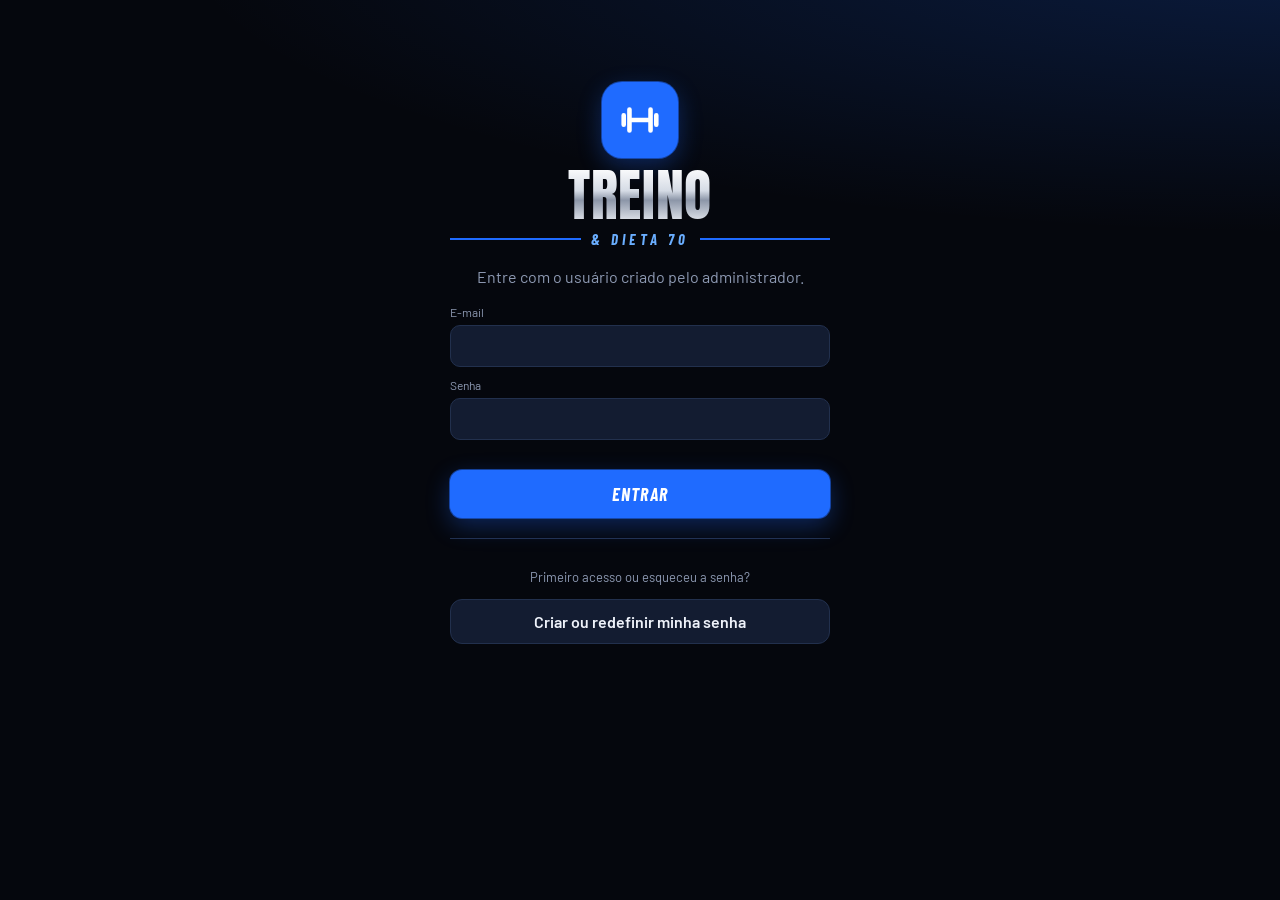
==== commit f295186f: "v3.16.0: avaliação curta, login sem formulário público, avaliação física aberta ao usuário, sem anam" ====
--- a/index.html
+++ b/index.html
@@ -527,7 +527,7 @@
     it.sets=sets;it.reps=reps;it.restSec=rest;it.rest=rest>=120?(rest/60)+' min':rest+' s';it.rir=it.kind==='time'||c.cat==='Core'?'':'RIR 2';return it}})}))}
 
 "use strict";
-const APP_VERSION='3.15.0';
+const APP_VERSION='3.16.0';
 /* ---------- tema (preferência do aparelho) ---------- */
 const THEME_KEY='treino.theme';const MQ_DARK=window.matchMedia?matchMedia('(prefers-color-scheme: dark)'):null;
 function themePref(){try{return localStorage.getItem(THEME_KEY)||'dark'}catch(e){return'dark'}}
@@ -1003,7 +1003,7 @@
    Cardio com FC média: fórmula de Keytel (2005). Valores são estimativas (±20–30%). */
 /* nome de exibição: um só lugar (profiles.name), usado no perfil, na avaliação e na lista de usuários */
 async function setProfileName(uid,name){name=String(name||'').replace(/\s+/g,' ').trim().slice(0,80);if(name.length<2)throw new Error('Informe o nome (mínimo 2 letras)');
-  const{error}=await SB.from('profiles').update({name}).eq('id',uid);if(error)throw new Error(friendlyErr(error));
+  const{data,error}=await SB.from('profiles').update({name}).eq('id',uid).select('id');if(error)throw new Error(friendlyErr(error));if(!data||!data.length)throw new Error('sem permissão para alterar este nome');
   if(ME&&uid===ME.id){ME.name=name;localStorage.setItem('treino.me',JSON.stringify(ME))}
   if(typeof USERS!=='undefined'&&USERS&&USERS.list){const u=USERS.list.find(x=>x.id===uid);if(u)u.name=name}return name}
 window.setProfileName=setProfileName;
@@ -1075,6 +1075,13 @@
  'Você toma atualmente remédios receitados para alguma doença crônica?',
  'Você tem (ou teve nos últimos 12 meses) problema em ossos, articulações ou tecidos moles que possa piorar com atividade física?',
  'Algum médico já disse que você só deve fazer atividade física com supervisão médica?'];
+const HOWTO=[['Regra geral','fita métrica encostada na pele, firme mas sem apertar, paralela ao chão. Em pé, relaxado, ao final de uma expiração normal (sem prender o ar nem encolher a barriga). Meça 2 vezes, use a média, e repita sempre no mesmo horário.'],
+ ['Peso','de manhã, em jejum, depois de ir ao banheiro, com pouca roupa e sempre na mesma balança.'],['Altura','descalço, calcanhares, bumbum e costas encostados na parede, olhando para a frente.'],
+ ['Pescoço','logo abaixo do "gogó" (pomo de Adão), fita levemente inclinada para baixo na frente; não incline a cabeça.'],['Peitoral','na linha dos mamilos, braços soltos ao lado do corpo.'],
+ ['Cintura','na parte mais estreita do tronco, entre a última costela e o umbigo, barriga relaxada.'],['Abdômen','exatamente na linha do umbigo, barriga relaxada.'],['Quadril','na parte mais larga do bumbum, pés juntos.'],
+ ['Braço contraído','braço dobrado a 90° e bíceps contraído, no ponto de maior volume (meça sempre o mesmo lado).'],['Antebraço','braço estendido e mão relaxada, na parte mais grossa, logo abaixo do cotovelo.'],
+ ['Coxa','em pé, peso nas duas pernas, logo abaixo da dobra do bumbum, na parte mais grossa.'],['Panturrilha','em pé, peso nas duas pernas, na parte mais grossa.'],
+ ['Dobras (adipômetro)','lado direito do corpo, pele pinçada com polegar e indicador, adipômetro 1 cm abaixo dos dedos; leia em 2 segundos. Repita 2 a 3 vezes e use a média.']];
 const CIRC=[['neck','Pescoço'],['chest','Peitoral'],['waist','Cintura'],['abdomen','Abdômen (umbigo)'],['hip','Quadril'],['arm','Braço contraído'],['forearm','Antebraço'],['thigh','Coxa'],['calf','Panturrilha']];
 const FOLDS=[['chest','Peitoral'],['midax','Axilar média'],['triceps','Tríceps'],['subscap','Subescapular'],['abd','Abdominal'],['suprail','Suprailíaca'],['thigh','Coxa']];
 const JP3={M:['chest','abd','thigh'],F:['triceps','suprail','thigh']};
@@ -1123,15 +1130,13 @@
 function dl(a,b,inv){if(a==null||b==null)return'';const d=r1(a-b);if(!d)return'<span class="mu xs"> =</span>';const good=inv?d<0:d>0;return` <span class="xs" style="color:${good?'var(--ok)':'var(--warn)'}">${d>0?'+':''}${String(d).replace('.',',')}</span>`}
 const fz=v=>v==null?'—':String(v).replace('.',',');
 VIEWS.anam=function({uid}){const c=anamCtx(uid);if(!c)return hdr('Anamnese','',true)+'<div class="empty">Carregando…</div>';const a=anamOf(c.lib),k=anamBasics(c,a);
-  if(ME.role!=='master')ANM_TAB='res';let h=hdr('Avaliação física',c.self?'Medidas e composição corporal':'de '+esc(c.name),true);
-  h+=ME.role!=='master'?'':`<div class="seg">${[['res','Resultados'],['aval','Nova medição'],['saude','Saúde (anamnese)']].map(([t,l])=>`<button class="${ANM_TAB===t?'on':''}" data-act="anTab" data-t="${t}" data-uid="${uid||''}">${l}</button>`).join('')}</div>`;
-  if(parqAlert(a.health))h+=`<div class="sug down" style="margin:10px 0 0">⚠️ Há resposta <b>"Sim"</b> no questionário de saúde. Recomenda-se avaliação médica antes de aumentar a intensidade dos treinos.</div>`;
+  if(ANM_TAB==='saude')ANM_TAB='res';let h=hdr('Avaliação física',c.self?'Medidas e composição corporal':'de '+esc(c.name),true);
+  h+=`<div class="seg">${[['res','Resultados'],['aval','Nova medição']].map(([t,l])=>`<button class="${ANM_TAB===t?'on':''}" data-act="anTab" data-t="${t}" data-uid="${uid||''}">${l}</button>`).join('')}</div>`;
   const hasH=k.height||a.evals.some(x=>x.height);const miss=[!k.sex&&'sexo',!k.birth&&'data de nascimento',!hasH&&'altura'].filter(Boolean);
-  if(ANM_TAB==='saude')return h+anamHealthForm(a,k,uid);
   if(ANM_TAB==='aval')return h+anamEvalForm(a,k,uid,c);
   const ev=a.evals.slice().sort((x,y)=>x.date<y.date?1:-1);
-  if(miss.length)h+=`<div class="card sm mu">Para todos os cálculos falta: <b>${miss.join(', ')}</b>. Preencha na aba <b>Saúde</b>${!hasH?' (a altura vai na avaliação)':''}.</div>`;
-  if(!ev.length)return h+(ME.role==='master'?`<div class="empty">Nenhuma medição ainda.<div style="height:10px"></div><button class="btn pri" data-act="anTab" data-t="aval" data-uid="${uid||''}">+ Nova medição</button></div>`:`<div class="empty">Nenhuma avaliação física ainda. Seu treinador registra aqui suas medidas.</div>`);
+  if(miss.length)h+=`<div class="card sm mu">Para todos os cálculos falta: <b>${miss.join(', ')}</b>. ${c.self?'Preencha em Perfil → Dados corporais':'O aluno preenche no Perfil ou na avaliação'}${!hasH?' (a altura também pode ir na medição)':''}.</div>`;
+  if(!ev.length)return h+`<div class="empty">Nenhuma medição ainda.<div style="height:10px"></div><button class="btn pri" data-act="anTab" data-t="aval" data-uid="${uid||''}">+ Nova medição</button></div>`;
   const E=ev[0],R=evalCalc(E,k),P=ev[1]?evalCalc(ev[1],k):null;
   h+=`<h3>Avaliação de ${isoToBR(E.date)}${P?` <span class="mu xs" style="text-transform:none;letter-spacing:0">vs ${isoToBR(ev[1].date)}</span>`:''}</h3><div class="card" style="padding:6px 14px">`;
   h+=kv('Peso',R.kg?fz(R.kg)+' kg'+(P?dl(R.kg,P.kg,true):''):'—');
@@ -1160,9 +1165,9 @@
   const e=E||{date:iso(new Date()),weight:c.self?weightAt(bodyOf()):(weightsSorted(c.body||{}).slice(-1)[0]||{}).kg,height:k.height,circ:{},folds:{},protocol:(last&&last.protocol)||'jp3',rhr:last&&last.rhr};
   let h=`<h3>${E?'Editar avaliação':'Nova avaliação'}</h3><div class="card"><div class="grid2"><label class="f" style="margin-top:0"><span>Data</span><input id="evDate" data-mask="date" inputmode="numeric" value="${isoToBR(e.date)}"></label>${inp('evRhr','FC de repouso (bpm)',e.rhr,'ex: 62','numeric').replace('class="f"','class="f" style="margin-top:0"')}</div>
     <div class="grid2">${inp('evW','Peso (kg)',e.weight,'ex: 82,5')}${inp('evH','Altura (cm)',e.height,'ex: 175','numeric')}</div></div>`;
-  h+=`<h3>Circunferências (cm)</h3><div class="card"><div class="grid2">${CIRC.map(([x,l])=>inp('ec_'+x,l,e.circ[x],'')).join('')}</div><div class="mu xs" style="margin-top:6px">Para o % de gordura pela fita: pescoço + ${k.sex==='F'?'cintura + quadril':'abdômen'}. Cintura + quadril também calculam a relação cintura/quadril.</div></div>`;
+  h+=`<h3>Circunferências (cm)</h3><div class="card"><details style="margin:0 0 10px;padding:10px 12px"><summary>📏 Como medir cada medida</summary><div class="sm" style="margin-top:8px;line-height:1.45">${HOWTO.map(([l,t])=>`<div style="margin-top:6px"><b>${l}:</b> ${t}</div>`).join('')}</div></details><div class="grid2">${CIRC.map(([x,l])=>inp('ec_'+x,l,e.circ[x],'')).join('')}</div><div class="mu xs" style="margin-top:6px">Para o % de gordura pela fita: pescoço + ${k.sex==='F'?'cintura + quadril':'abdômen'}. Cintura + quadril também calculam a relação cintura/quadril.</div></div>`;
   h+=`<h3>Dobras cutâneas (mm) — opcional</h3><div class="card"><label class="f" style="margin-top:0"><span>Protocolo</span>${sel('',[['jp3','Jackson & Pollock 3 dobras'],['jp7','Jackson & Pollock 7 dobras']],e.protocol,'id="evProt"')}</label>
-    <div class="grid2">${FOLDS.map(([x,l])=>inp('ef_'+x,l+((JP3[k.sex||'M']||[]).includes(x)?' •':''),e.folds[x],'')).join('')}</div><div class="mu xs" style="margin-top:6px">• = as 3 dobras do protocolo de 3${k.sex?'':' (masculino; marque o sexo na aba Saúde)'}. O de 7 usa todas. Com as dobras preenchidas, elas têm prioridade sobre a fita.</div></div>
+    <div class="grid2">${FOLDS.map(([x,l])=>inp('ef_'+x,l+((JP3[k.sex||'M']||[]).includes(x)?' •':''),e.folds[x],'')).join('')}</div><div class="mu xs" style="margin-top:6px">• = as 3 dobras do protocolo de 3${k.sex?'':' (masculino; informe o sexo no Perfil)'}. O de 7 usa todas. Com as dobras preenchidas, elas têm prioridade sobre a fita.</div></div>
     <button class="btn pri block" data-act="anSaveEval" data-uid="${uid||''}">${E?'Salvar alterações':'Salvar avaliação'}</button>${E?`<div style="height:8px"></div><button class="btn block" data-act="anDelEval" data-id="${E.id}" data-uid="${uid||''}" style="color:var(--bad)">Excluir avaliação</button>`:''}`;
   return h}
 let ANM_EDIT=null;
@@ -1349,7 +1354,7 @@
 function firstSteps(){const m=window.AV&&AV.mine?AV.mine():null,d1=!!(m&&m.list&&m.list.length);
   const it=(n,t,d,st,btn)=>`<div class="fs-i ${st}"><span class="fs-n">${st==='done'?'✓':n}</span><div class="sp"><b>${t}</b><div class="mu sm">${d}</div>${btn||''}</div></div>`;
   return`<div class="card"><div class="row"><b class="sp">Seus primeiros passos</b><span class="ac sm b">${d1?1:0} de 3</span></div>
-    ${it(1,'Responder a avaliação',d1?'Pronto! O resultado fica na aba Avaliação.':'Saúde, hábitos e objetivo. Leva uns 8 minutos.',d1?'done':'now',d1?'':'<button class="btn block" data-act="avNew" style="margin-top:8px">Responder agora</button>')}
+    ${it(1,'Responder a avaliação',d1?'Pronto! O resultado fica na aba Avaliação.':'Medidas, objetivo e rotina. Leva uns 2 minutos.',d1?'done':'now',d1?'':'<button class="btn block" data-act="avNew" style="margin-top:8px">Responder agora</button>')}
     ${it(2,'Montar meu treino','3 perguntas rápidas: objetivo, dias por semana e onde você treina.',d1?'now':'next','<button class="btn pri block" data-act="go" data-v="montar" style="margin-top:8px">Montar meu treino</button><button class="btn ghost block" data-act="newPlan">Já treino: quero montar sozinho</button>')}
     ${it(3,'Fazer o primeiro treino','O app mostra cada exercício, as séries e conta o descanso para você.','next')}</div>
     ${ME.role!=='master'?'<div class="banner">ℹ️ Prefere que seu treinador monte? Ele monta pela conta dele e o treino aparece aqui sozinho.</div>':''}`}
@@ -1373,8 +1378,8 @@
   if(isM)h+=`<div class="seg" style="margin-bottom:10px">${[['rec','Recebidas'],['mine','Minha']].map(([k,l])=>`<button class="${AVT===k?'on':''}" data-act="avTab" data-t="${k}">${l}</button>`).join('')}</div>`;
   if(isM&&AVT==='rec')return h+(window.AV&&VIEWS.avall?VIEWS.avall({embed:true}):'');
   const a=anamOf(S.lib),ev=(a.evals||[]).slice().sort((x,y)=>(y.date||'').localeCompare(x.date||'')),L=ev[0];
-  h+=`<h3>Avaliação física</h3><div class="card">${L?`<div class="row"><div class="sp"><b>Última medição · ${esc(dshort?dshort(L.date):L.date)}</b><div class="mu sm">${ev.length} medição${ev.length===1?'':'ões'} registrada${ev.length===1?'':'s'}</div></div></div>`:`<div class="mu sm">${isM?'Nenhuma medição ainda.':'Seu treinador registra aqui as medidas, dobras cutâneas e bioimpedância.'}</div>`}
-    ${L||isM?`<div style="height:8px"></div><button class="btn block" data-act="anOpen">${L?'Ver avaliação física':'+ Registrar medição'}</button>`:''}</div>`;
+  h+=`<h3>Avaliação física</h3><div class="card">${L?`<div class="row"><div class="sp"><b>Última medição · ${esc(dshort?dshort(L.date):L.date)}</b><div class="mu sm">${ev.length} medição${ev.length===1?'':'ões'} registrada${ev.length===1?'':'s'}</div></div></div>`:`<div class="mu sm">Nenhuma medição ainda. Registre suas circunferências, dobras cutâneas e frequência cardíaca de repouso para acompanhar a evolução.</div>`}
+    <div style="height:8px"></div><button class="btn block" data-act="anOpen">${L?'Ver avaliação física':'+ Registrar medição'}</button></div>`;
   h+=`<h3>Questionário</h3>`+(window.AV&&VIEWS.aval?VIEWS.aval({embed:true}):'');
   return h};
 let AVT='rec';
@@ -1460,7 +1465,7 @@
   h+=sec('📈 Progresso, Avaliação e Perfil',
     helpRow('📈','Progresso','Aba Progresso. <b>Evolução</b>: resumo da semana, peso corporal e o histórico de cargas e 1RM de cada exercício. <b>Histórico</b>: calendário com os dias treinados e a lista de treinos.')+
     helpRow('📅','Treinos','Aba Treinos: o plano atual e seus treinos (A, B, C…). Toque em um treino para ver, trocar, adicionar ou remover exercícios. Todos os planos (em andamento, próximos e finalizados) ficam em Perfil → Planos de treino.')+
-    helpRow('🩺','Avaliação','Aba Avaliação. <b>Questionário</b>: saúde, dieta e rotina, respondido por você (com análise de IMC, gasto calórico, % de gordura e água). <b>Avaliação física</b>: medidas, dobras e bioimpedância, registradas pelo seu treinador.')+
+    helpRow('🩺','Avaliação','Aba Avaliação. <b>Questionário</b> (cerca de 2 min): contato, medidas, objetivo, rotina e limitações, com análise de IMC, gasto calórico, % de gordura e água. <b>Avaliação física</b>: circunferências, dobras cutâneas e frequência cardíaca de repouso, que você mesmo registra (com instruções de como medir). Cada pessoa vê só as próprias; o administrador vê todas.')+
     helpRow('⚡','Opções avançadas','Em Perfil. Ligue <b>Sempre mostrar opções avançadas</b> para ver fases, RIR e progressão de cargas abertas nos planos.')+
     helpRow('👤','Perfil','Planos de treino, avaliação, ajuda, aparência, perfil corporal (para as calorias), sons e alertas, conta e backup.')+
     helpRow('🌓','Aparência','Em Perfil: tema Escuro, Claro ou Automático (segue o iPhone). A escolha vale para o aparelho em que foi feita.')+
@@ -1543,7 +1548,7 @@
    <label class="f"><span>Senha</span><input id="lgPass" type="password" autocomplete="current-password"></label>
    <div id="lgMsg" class="sm" style="color:var(--bad);min-height:20px"></div>
    <button class="btn pri block" data-act="login" id="lgBtn">Entrar</button>
-   <div style="margin-top:20px;padding-top:16px;border-top:1px solid var(--s3)"><p class="mu sm">Ainda não tem acesso?</p><button class="btn block" data-act="avOpen">📋 Fazer minha avaliação gratuita</button><button class="btn block" data-act="avOpenCode">🔑 Tenho um código</button><button class="btn ghost block" data-act="avOpenResend">Criar ou redefinir minha senha</button></div>
+   <div style="margin-top:20px;padding-top:16px;border-top:1px solid var(--s3)"><p class="mu sm">Primeiro acesso ou esqueceu a senha?</p><button class="btn block" data-act="avOpenResend">Criar ou redefinir minha senha</button></div>
    ${/^https?:/.test(SB_URL)?'':'<p class="sm" style="color:var(--bad)">Servidor não configurado.</p>'}</div>`}
 function viewDisabled(){return`<div class="login"><h1>Conta desativada</h1><p class="mu">Seu acesso foi desativado pelo administrador. Fale com ele para reativar.</p><button class="btn block" data-act="logout">Sair</button></div>`}
 async function doLogin(){const em=($('#lgEmail').value||'').trim().toLowerCase(),pw=$('#lgPass').value||'',msg=$('#lgMsg'),btn=$('#lgBtn');
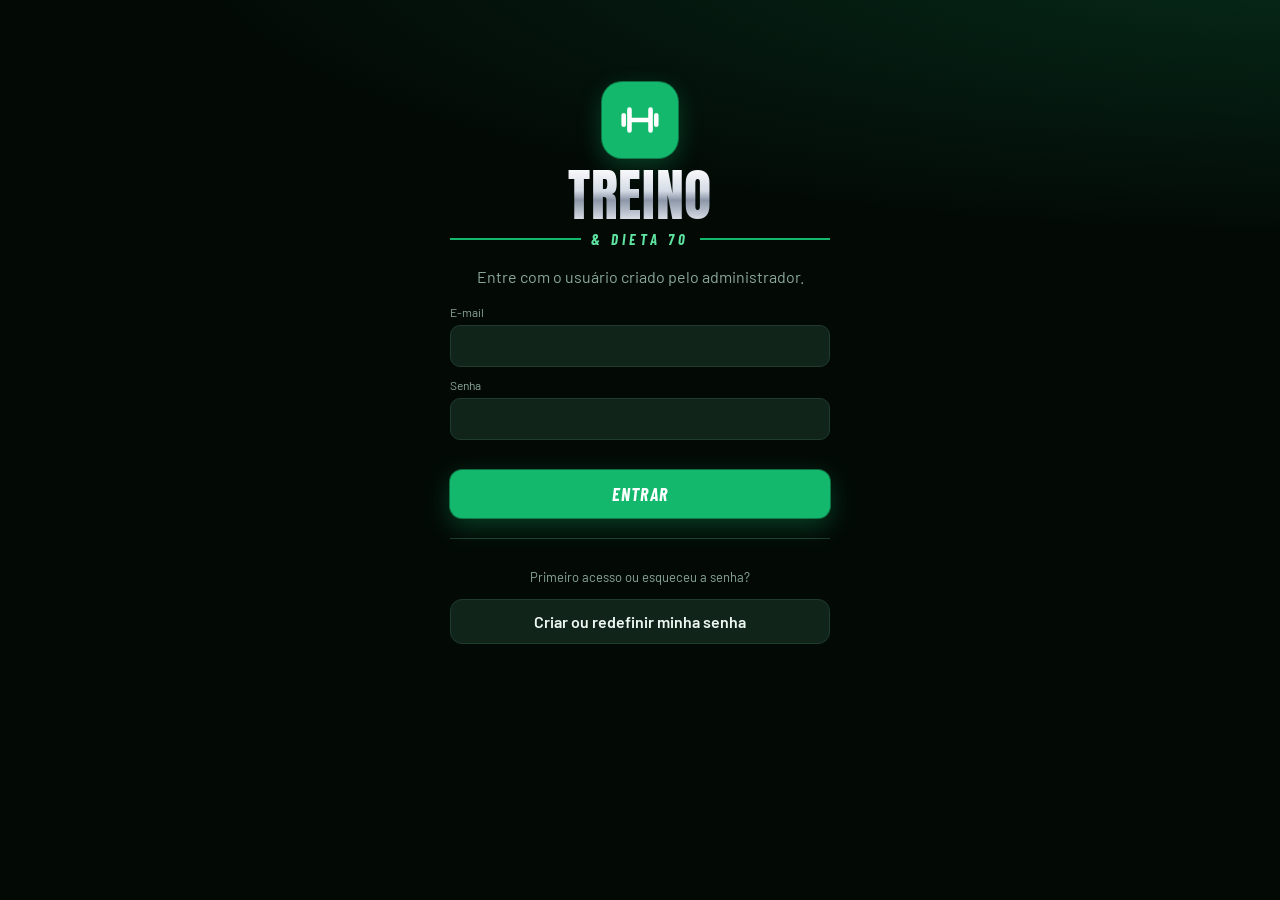
==== commit 35d9392b: "v3.17.0: tema verde (escuro e claro) e ícones verdes Co-Authored-By: Claude Opus 5.5 <noreply@anthro" ====
--- a/index.html
+++ b/index.html
@@ -3,7 +3,7 @@
 <head>
 <meta charset="utf-8">
 <meta name="viewport" content="width=device-width,initial-scale=1,viewport-fit=cover">
-<meta name="theme-color" content="#05070d">
+<meta name="theme-color" content="#030a06">
 <meta name="apple-mobile-web-app-capable" content="yes">
 <meta name="mobile-web-app-capable" content="yes">
 <meta name="apple-mobile-web-app-status-bar-style" content="black-translucent">
@@ -18,11 +18,11 @@
 @font-face{font-family:"Barlow";src:url(fonts/barlow-600.woff2) format("woff2");font-weight:600;font-style:normal;font-display:swap}
 @font-face{font-family:"Barlow";src:url(fonts/barlow-700.woff2) format("woff2");font-weight:700 900;font-style:normal;font-display:swap}
 @font-face{font-family:"Barlow Condensed";src:url(fonts/barlow-condensed-700i.woff2) format("woff2");font-weight:600 800;font-style:italic;font-display:swap}
-:root{--bg:#05070d;--s1:#0c1220;--s2:#131c31;--s3:#22304d;--tx:#eef2fa;--mu:#8e9ab3;--ac:#1f6bff;--ac2:#6aaeff;--onac:#fff;--metal:linear-gradient(180deg,#fff 0%,#d5dbe5 42%,#8c96a8 58%,#eef1f6 100%);--glow:0 0 0 1px rgba(31,107,255,.55),0 8px 24px rgba(31,107,255,.32);--fd:"Anton",Impact,"Arial Narrow",sans-serif;--fc:"Barlow Condensed","Arial Narrow",sans-serif;--ok:#3fd18b;--warn:#ffcc4d;--bad:#ff6161;
---acu:#5aa9ff;--int:#ff9f43;--pk:#ff6161;--dl:#3fd18b;--r:16px}
+:root{--bg:#030a06;--s1:#0a1711;--s2:#11241a;--s3:#1f3b2d;--tx:#eef8f2;--mu:#8ba898;--ac:#13b86c;--ac2:#5fe3a1;--onac:#fff;--metal:linear-gradient(180deg,#fff 0%,#d5dbe5 42%,#8c96a8 58%,#eef1f6 100%);--glow:0 0 0 1px rgba(19,184,108,.55),0 8px 24px rgba(19,184,108,.30);--fd:"Anton",Impact,"Arial Narrow",sans-serif;--fc:"Barlow Condensed","Arial Narrow",sans-serif;--ok:#2ed3c0;--warn:#ffcc4d;--bad:#ff6161;
+--acu:#5aa9ff;--int:#ff9f43;--pk:#ff6161;--dl:#2ed3c0;--r:16px}
 *{box-sizing:border-box;-webkit-tap-highlight-color:transparent}
 html,body{margin:0;background:var(--bg);color:var(--tx);font:16px/1.4 "Barlow",-apple-system,BlinkMacSystemFont,"Segoe UI",system-ui,sans-serif;-webkit-text-size-adjust:100%}
-body{background:radial-gradient(130% 420px at 105% -60px,rgba(31,107,255,.22),rgba(31,107,255,0) 70%) no-repeat,var(--bg)}
+body{background:radial-gradient(130% 420px at 105% -60px,rgba(19,184,108,.20),rgba(19,184,108,0) 70%) no-repeat,var(--bg)}
 body{padding-top:env(safe-area-inset-top);padding-bottom:calc(70px + env(safe-area-inset-bottom));overscroll-behavior-y:none}
 main{padding:10px 16px 28px;max-width:640px;margin:0 auto}
 h1{font-family:var(--fd);font-weight:400;font-size:32px;line-height:1.05;margin:0;letter-spacing:.01em;text-transform:uppercase;background:var(--metal);-webkit-background-clip:text;background-clip:text;color:transparent}
@@ -46,7 +46,7 @@
 .days div{background:var(--s2);border-radius:10px;padding:6px 2px;text-align:center;font-size:11px;color:var(--mu)}
 .days div b{display:block;font-size:12px;color:var(--tx)}.days div.done{background:color-mix(in srgb,var(--ok) 20%,var(--s2))}.days div.done b{color:var(--ok)}
 .days div.today{outline:2px solid var(--ac)}
-.hero{background:linear-gradient(140deg,#0f2350,#0c1220 62%);border:1px solid #1f3a78}
+.hero{background:linear-gradient(140deg,#0d3a24,#0a1711 62%);border:1px solid #1c5a3a}
 .hero h2{font-family:var(--fd);font-weight:400;font-size:30px;line-height:1.05;text-transform:uppercase;letter-spacing:.01em;background:var(--metal);-webkit-background-clip:text;background-clip:text;color:transparent}
 .exl{margin:10px 0 0;padding:0;list-style:none}.exl li{display:flex;justify-content:space-between;gap:10px;padding:7px 0;border-top:1px solid var(--s3);font-size:15px}
 .exl li span:last-child{white-space:nowrap;font-weight:600}
@@ -81,7 +81,7 @@
 .sug .btn{margin-top:8px}
 .exdone .exh>div:first-child>b::after{content:" ✓";color:var(--ok)}
 /* timer */
-#timer{position:fixed;left:12px;right:12px;bottom:calc(76px + env(safe-area-inset-bottom));z-index:30;background:#16213a;border:1px solid var(--s3);border-radius:18px;padding:10px 12px;box-shadow:0 10px 30px rgba(0,0,0,.5);max-width:616px;margin:0 auto;overflow:hidden}
+#timer{position:fixed;left:12px;right:12px;bottom:calc(76px + env(safe-area-inset-bottom));z-index:30;background:#10261b;border:1px solid var(--s3);border-radius:18px;padding:10px 12px;box-shadow:0 10px 30px rgba(0,0,0,.5);max-width:616px;margin:0 auto;overflow:hidden}
 #timer .tbar{position:absolute;left:0;bottom:0;height:4px;background:var(--ac);transition:width .25s linear}
 #timer .tt{font-size:26px;font-weight:800;font-variant-numeric:tabular-nums;min-width:68px}#timer .sp{min-width:0}#tlab{white-space:nowrap;overflow:hidden;text-overflow:ellipsis}#timer .btn.smb{padding:8px 9px;flex:none}
 #timer.end{background:#0f2f22}#timer.end .tt{color:var(--ok)}
@@ -127,7 +127,7 @@
 .mbox{background:var(--s1);width:100%;max-width:640px;border-radius:22px 22px 0 0;padding:18px 16px calc(16px + env(safe-area-inset-bottom));max-height:88vh;overflow:auto}
 .mbody{font-size:15px;color:#d3dbea}
 .mbtns{display:flex;gap:8px;margin-top:14px}.mbtns .btn{flex:1}
-#toast{position:fixed;left:50%;top:calc(12px + env(safe-area-inset-top));transform:translateX(-50%);background:#1a2742;color:#fff;padding:10px 16px;border-radius:12px;z-index:60;font-size:14px;box-shadow:0 6px 20px rgba(0,0,0,.4);transition:opacity .3s;max-width:90vw}
+#toast{position:fixed;left:50%;top:calc(12px + env(safe-area-inset-top));transform:translateX(-50%);background:#163023;color:#fff;padding:10px 16px;border-radius:12px;z-index:60;font-size:14px;box-shadow:0 6px 20px rgba(0,0,0,.4);transition:opacity .3s;max-width:90vw}
 #toast[hidden]{display:block;opacity:0;pointer-events:none}
 svg.ch{width:100%;height:auto;display:block}
 .empty{text-align:center;color:var(--mu);padding:30px 10px}
@@ -139,8 +139,8 @@
 .li .t>span{display:block}
 .chips{display:flex;gap:6px;overflow-x:auto;padding:2px 0 8px;scrollbar-width:none}.chips::-webkit-scrollbar{display:none}
 .chip{flex:none;background:var(--s2);border:1px solid var(--s3);color:var(--tx);border-radius:999px;padding:7px 12px;font-size:14px;font-family:inherit}
-.wz-o{display:flex;align-items:center;gap:12px;width:100%;min-height:72px;margin:8px 0;padding:12px 14px;border-radius:16px;background:var(--s1);border:1px solid var(--s3);color:var(--tx);text-align:left;font:inherit}.wz-o.on{border:2px solid var(--ac);background:rgba(31,107,255,.12)}.wz-o .t{flex:1;display:flex;flex-direction:column;gap:2px}.wz-ic{font-size:24px;width:40px;text-align:center}.wz-ck{width:24px;height:24px;border-radius:50%;display:grid;place-items:center;background:var(--ac);color:#fff;font-weight:700}.wz-o:not(.on) .wz-ck{background:transparent;border:2px solid var(--s3)}.wz-days{flex-wrap:wrap}.wz-days .chip{min-width:44px;justify-content:center;font-size:18px;font-weight:700}
-.fs-i{display:flex;gap:12px;padding:12px 0;border-top:1px solid var(--s3)}.fs-n{width:34px;height:34px;flex:none;border-radius:50%;display:grid;place-items:center;font-family:var(--fd);font-size:17px;background:var(--s2);color:var(--mu);border:1px solid var(--s3)}.fs-i.now .fs-n{background:var(--ac);color:#fff;border:0;box-shadow:var(--glow)}.fs-i.done .fs-n{background:var(--ok);color:#05070d;border:0}.fs-i.done b,.fs-i.next b{color:var(--mu)}
+.wz-o{display:flex;align-items:center;gap:12px;width:100%;min-height:72px;margin:8px 0;padding:12px 14px;border-radius:16px;background:var(--s1);border:1px solid var(--s3);color:var(--tx);text-align:left;font:inherit}.wz-o.on{border:2px solid var(--ac);background:rgba(19,184,108,.12)}.wz-o .t{flex:1;display:flex;flex-direction:column;gap:2px}.wz-ic{font-size:24px;width:40px;text-align:center}.wz-ck{width:24px;height:24px;border-radius:50%;display:grid;place-items:center;background:var(--ac);color:#fff;font-weight:700}.wz-o:not(.on) .wz-ck{background:transparent;border:2px solid var(--s3)}.wz-days{flex-wrap:wrap}.wz-days .chip{min-width:44px;justify-content:center;font-size:18px;font-weight:700}
+.fs-i{display:flex;gap:12px;padding:12px 0;border-top:1px solid var(--s3)}.fs-n{width:34px;height:34px;flex:none;border-radius:50%;display:grid;place-items:center;font-family:var(--fd);font-size:17px;background:var(--s2);color:var(--mu);border:1px solid var(--s3)}.fs-i.now .fs-n{background:var(--ac);color:#fff;border:0;box-shadow:var(--glow)}.fs-i.done .fs-n{background:var(--ok);color:#030a06;border:0}.fs-i.done b,.fs-i.next b{color:var(--mu)}
 .chip.on{background:var(--ac);border-color:var(--ac);color:#fff;font-weight:600}
 .kd{display:inline-grid;place-items:center;width:30px;height:30px;border-radius:9px;background:var(--s3);font-size:15px;flex:none}
 .cf{display:grid;grid-template-columns:repeat(2,1fr);gap:8px;margin-top:8px}
@@ -155,9 +155,9 @@
 .cd.on{background:var(--ac);color:#fff;font-weight:700;cursor:pointer}.cd.td{box-shadow:inset 0 0 0 2px var(--ac)}.cd.on.td{box-shadow:inset 0 0 0 2px var(--tx)}.cd.fu{color:var(--mu);opacity:.45}
 .cd i{position:absolute;top:-3px;right:-3px;background:var(--tx);color:var(--bg);font-style:normal;font-size:10px;min-width:15px;height:15px;line-height:15px;border-radius:8px}
 /* ---------- tema claro ---------- */
-html[data-theme=light]{--bg:#edf1f8;--s1:#ffffff;--s2:#e3e9f4;--s3:#c9d3e5;--tx:#0a1222;--mu:#55617a;--ac:#1450e0;--ac2:#1450e0;--metal:url("data:image/svg+xml,%3Csvg xmlns='http://www.w3.org/2000/svg' width='120' height='120'%3E%3Cfilter id='n'%3E%3CfeTurbulence type='fractalNoise' baseFrequency='.9' numOctaves='2' stitchTiles='stitch'/%3E%3CfeColorMatrix values='0 0 0 0 1 0 0 0 0 1 0 0 0 0 1 0 0 0 .22 0'/%3E%3C/filter%3E%3Crect width='120' height='120' filter='url(%23n)'/%3E%3C/svg%3E"),radial-gradient(120% 90% at 30% 18%,#8a8c92 0%,#3b3d42 22%,rgba(20,21,24,0) 46%),linear-gradient(180deg,#26272b 0%,#4c4e54 16%,#141518 40%,#08090b 62%,#1d1e22 82%,#3a3c41 100%);--glow:0 0 0 1px rgba(20,80,224,.3),0 8px 20px rgba(20,80,224,.22);--ok:#14a362;--warn:#b98000;--bad:#dc3b3b;--acu:#2c78e0;--int:#e8781a;--pk:#dc3b3b;--dl:#14a362;color-scheme:light}
-html[data-theme=light] .hero{background:linear-gradient(140deg,#e2ebff,#ffffff 62%);border:1px solid #c3d3f5}
-html[data-theme=light] body{background:radial-gradient(130% 420px at 105% -60px,rgba(20,80,224,.12),rgba(20,80,224,0) 70%) no-repeat,var(--bg)}
+html[data-theme=light]{--bg:#eef5f0;--s1:#ffffff;--s2:#e1ede5;--s3:#c5d9cc;--tx:#0a1a11;--mu:#4f6658;--ac:#0b8a4f;--ac2:#0b8a4f;--metal:url("data:image/svg+xml,%3Csvg xmlns='http://www.w3.org/2000/svg' width='120' height='120'%3E%3Cfilter id='n'%3E%3CfeTurbulence type='fractalNoise' baseFrequency='.9' numOctaves='2' stitchTiles='stitch'/%3E%3CfeColorMatrix values='0 0 0 0 1 0 0 0 0 1 0 0 0 0 1 0 0 0 .22 0'/%3E%3C/filter%3E%3Crect width='120' height='120' filter='url(%23n)'/%3E%3C/svg%3E"),radial-gradient(120% 90% at 30% 18%,#8a8c92 0%,#3b3d42 22%,rgba(20,21,24,0) 46%),linear-gradient(180deg,#26272b 0%,#4c4e54 16%,#141518 40%,#08090b 62%,#1d1e22 82%,#3a3c41 100%);--glow:0 0 0 1px rgba(11,138,79,.3),0 8px 20px rgba(11,138,79,.22);--ok:#14a362;--warn:#b98000;--bad:#dc3b3b;--acu:#2c78e0;--int:#e8781a;--pk:#dc3b3b;--dl:#14a362;color-scheme:light}
+html[data-theme=light] .hero{background:linear-gradient(140deg,#dcf2e4,#ffffff 62%);border:1px solid #b5dcc3}
+html[data-theme=light] body{background:radial-gradient(130% 420px at 105% -60px,rgba(11,138,79,.12),rgba(11,138,79,0) 70%) no-repeat,var(--bg)}
 html[data-theme=light] h1,html[data-theme=light] .hero h2{filter:drop-shadow(0 1px 0 rgba(255,255,255,.85)) drop-shadow(0 2px 3px rgba(0,0,0,.25))}
 html[data-theme=light] #timer{background:#fff;box-shadow:0 10px 30px rgba(0,0,0,.15);border:1px solid var(--s3)}html[data-theme=light] #timer.end{background:#e3f6ec}html[data-theme=light] #timer.warn5{background:#fff4d6}
 html[data-theme=light] nav#tabs{background:rgba(255,255,255,.94);border-top:1px solid var(--s3)}
@@ -166,8 +166,8 @@
 html[data-theme=light] .btn.pri,html[data-theme=light] .chip.on,html[data-theme=light] .sg.done .chk{color:#fff}html[data-theme=light] .btn.danger{color:#fff}
 html[data-theme=light] .sw input[type=checkbox]::after{box-shadow:0 1px 3px rgba(0,0,0,.25)}
 html[data-theme=light] .logo svg{stroke:#fff}
-html[data-theme=light] .ch [stroke="#22304d"]{stroke:var(--s3)}html[data-theme=light] .ch [fill="#8e9ab3"]{fill:var(--mu)}html[data-theme=light] .ch [stroke="#8e9ab3"]{stroke:var(--mu)}
-html[data-theme=light] .ch [stroke="#1f6bff"]{stroke:var(--ac)}html[data-theme=light] .ch [fill="#1f6bff"]{fill:var(--ac)}html[data-theme=light] .ch [stroke="#05070d"]{stroke:var(--s1)}
+html[data-theme=light] .ch [stroke="#1f3b2d"]{stroke:var(--s3)}html[data-theme=light] .ch [fill="#8ba898"]{fill:var(--mu)}html[data-theme=light] .ch [stroke="#8ba898"]{stroke:var(--mu)}
+html[data-theme=light] .ch [stroke="#13b86c"]{stroke:var(--ac)}html[data-theme=light] .ch [fill="#13b86c"]{fill:var(--ac)}html[data-theme=light] .ch [stroke="#030a06"]{stroke:var(--s1)}
 </style>
 </head>
 <body>
@@ -527,11 +527,11 @@
     it.sets=sets;it.reps=reps;it.restSec=rest;it.rest=rest>=120?(rest/60)+' min':rest+' s';it.rir=it.kind==='time'||c.cat==='Core'?'':'RIR 2';return it}})}))}
 
 "use strict";
-const APP_VERSION='3.16.0';
+const APP_VERSION='3.17.0';
 /* ---------- tema (preferência do aparelho) ---------- */
 const THEME_KEY='treino.theme';const MQ_DARK=window.matchMedia?matchMedia('(prefers-color-scheme: dark)'):null;
 function themePref(){try{return localStorage.getItem(THEME_KEY)||'dark'}catch(e){return'dark'}}
-function applyTheme(){const p=themePref(),t=p==='auto'?(MQ_DARK&&!MQ_DARK.matches?'light':'dark'):p;document.documentElement.dataset.theme=t;const m=document.querySelector('meta[name="theme-color"]');if(m)m.setAttribute('content',t==='light'?'#edf1f8':'#05070d')}
+function applyTheme(){const p=themePref(),t=p==='auto'?(MQ_DARK&&!MQ_DARK.matches?'light':'dark'):p;document.documentElement.dataset.theme=t;const m=document.querySelector('meta[name="theme-color"]');if(m)m.setAttribute('content',t==='light'?'#eef5f0':'#030a06')}
 applyTheme();if(MQ_DARK&&MQ_DARK.addEventListener)MQ_DARK.addEventListener('change',()=>{if(themePref()==='auto')applyTheme()});
 const SB_URL='https://zmiupzagkipjyaabzihx.supabase.co',SB_KEY='sb_publishable_G8TxNzbpzE_llnFnk5cXQg_4tCRcPDe',MASTER_HISTORY=true;
 const $=s=>document.querySelector(s);
@@ -1056,9 +1056,9 @@
   const W=340,H=160,pl=36,pr=10,pt=12,pb=24;const t0=pISO(w[0].date).getTime(),t1=pISO(w[w.length-1].date).getTime()||t0+1;
   let mn=Math.min(...w.map(x=>x.kg)),mx=Math.max(...w.map(x=>x.kg));if(mx-mn<2){mn-=1;mx+=1}
   const X=d=>pl+(W-pl-pr)*((pISO(d).getTime()-t0)/Math.max(1,t1-t0)),Y=v=>pt+(H-pt-pb)*(1-(v-mn)/(mx-mn));
-  let g='';for(let k=0;k<=2;k++){const v=mn+(mx-mn)*k/2;g+=`<line x1="${pl}" x2="${W-pr}" y1="${Y(v)}" y2="${Y(v)}" stroke="#22304d"/><text x="${pl-6}" y="${Y(v)+4}" text-anchor="end" font-size="10" fill="#8e9ab3">${fnum(v,1)}</text>`}
+  let g='';for(let k=0;k<=2;k++){const v=mn+(mx-mn)*k/2;g+=`<line x1="${pl}" x2="${W-pr}" y1="${Y(v)}" y2="${Y(v)}" stroke="#1f3b2d"/><text x="${pl-6}" y="${Y(v)+4}" text-anchor="end" font-size="10" fill="#8ba898">${fnum(v,1)}</text>`}
   const d=w.map((x,i)=>(i?'L':'M')+X(x.date).toFixed(1)+' '+Y(x.kg).toFixed(1)).join('');
-  return`<svg class="ch" viewBox="0 0 ${W} ${H}" role="img" aria-label="Peso corporal">${g}<text x="${pl}" y="${H-4}" font-size="10" fill="#8e9ab3">${dshort(w[0].date)}</text><text x="${W-pr}" y="${H-4}" text-anchor="end" font-size="10" fill="#8e9ab3">${dshort(w[w.length-1].date)}</text><path d="${d}" fill="none" stroke="#3fd1c8" stroke-width="2.5"/>${w.map(x=>`<circle cx="${X(x.date)}" cy="${Y(x.kg)}" r="3.5" fill="#3fd1c8"/>`).join('')}</svg>`}
+  return`<svg class="ch" viewBox="0 0 ${W} ${H}" role="img" aria-label="Peso corporal">${g}<text x="${pl}" y="${H-4}" font-size="10" fill="#8ba898">${dshort(w[0].date)}</text><text x="${W-pr}" y="${H-4}" text-anchor="end" font-size="10" fill="#8ba898">${dshort(w[w.length-1].date)}</text><path d="${d}" fill="none" stroke="#3fd1c8" stroke-width="2.5"/>${w.map(x=>`<circle cx="${X(x.date)}" cy="${Y(x.kg)}" r="3.5" fill="#3fd1c8"/>`).join('')}</svg>`}
 function bodySummary(B,editable){const w=weightsSorted(B),last=w[w.length-1],a=ageAt(B.birth),r=bmrOf(B);
   const first=w[0];const diff=last&&first&&last!==first?r2(last.kg-first.kg):null;
   return`<div class="stat"><div><b>${last?fnum(last.kg,1):'—'}</b><span>peso (kg)${last?' · '+dshort(last.date):''}</span></div><div><b>${diff!=null?(diff>0?'+':'')+fnum(diff,1):'—'}</b><span>variação desde ${first?dshort(first.date):'—'}</span></div><div><b>${r?Math.round(r).toLocaleString('pt-BR'):'—'}</b><span>metabolismo basal (kcal/dia)</span></div></div>
@@ -1075,13 +1075,6 @@
  'Você toma atualmente remédios receitados para alguma doença crônica?',
  'Você tem (ou teve nos últimos 12 meses) problema em ossos, articulações ou tecidos moles que possa piorar com atividade física?',
  'Algum médico já disse que você só deve fazer atividade física com supervisão médica?'];
-const HOWTO=[['Regra geral','fita métrica encostada na pele, firme mas sem apertar, paralela ao chão. Em pé, relaxado, ao final de uma expiração normal (sem prender o ar nem encolher a barriga). Meça 2 vezes, use a média, e repita sempre no mesmo horário.'],
- ['Peso','de manhã, em jejum, depois de ir ao banheiro, com pouca roupa e sempre na mesma balança.'],['Altura','descalço, calcanhares, bumbum e costas encostados na parede, olhando para a frente.'],
- ['Pescoço','logo abaixo do "gogó" (pomo de Adão), fita levemente inclinada para baixo na frente; não incline a cabeça.'],['Peitoral','na linha dos mamilos, braços soltos ao lado do corpo.'],
- ['Cintura','na parte mais estreita do tronco, entre a última costela e o umbigo, barriga relaxada.'],['Abdômen','exatamente na linha do umbigo, barriga relaxada.'],['Quadril','na parte mais larga do bumbum, pés juntos.'],
- ['Braço contraído','braço dobrado a 90° e bíceps contraído, no ponto de maior volume (meça sempre o mesmo lado).'],['Antebraço','braço estendido e mão relaxada, na parte mais grossa, logo abaixo do cotovelo.'],
- ['Coxa','em pé, peso nas duas pernas, logo abaixo da dobra do bumbum, na parte mais grossa.'],['Panturrilha','em pé, peso nas duas pernas, na parte mais grossa.'],
- ['Dobras (adipômetro)','lado direito do corpo, pele pinçada com polegar e indicador, adipômetro 1 cm abaixo dos dedos; leia em 2 segundos. Repita 2 a 3 vezes e use a média.']];
 const CIRC=[['neck','Pescoço'],['chest','Peitoral'],['waist','Cintura'],['abdomen','Abdômen (umbigo)'],['hip','Quadril'],['arm','Braço contraído'],['forearm','Antebraço'],['thigh','Coxa'],['calf','Panturrilha']];
 const FOLDS=[['chest','Peitoral'],['midax','Axilar média'],['triceps','Tríceps'],['subscap','Subescapular'],['abd','Abdominal'],['suprail','Suprailíaca'],['thigh','Coxa']];
 const JP3={M:['chest','abd','thigh'],F:['triceps','suprail','thigh']};
@@ -1130,13 +1123,15 @@
 function dl(a,b,inv){if(a==null||b==null)return'';const d=r1(a-b);if(!d)return'<span class="mu xs"> =</span>';const good=inv?d<0:d>0;return` <span class="xs" style="color:${good?'var(--ok)':'var(--warn)'}">${d>0?'+':''}${String(d).replace('.',',')}</span>`}
 const fz=v=>v==null?'—':String(v).replace('.',',');
 VIEWS.anam=function({uid}){const c=anamCtx(uid);if(!c)return hdr('Anamnese','',true)+'<div class="empty">Carregando…</div>';const a=anamOf(c.lib),k=anamBasics(c,a);
-  if(ANM_TAB==='saude')ANM_TAB='res';let h=hdr('Avaliação física',c.self?'Medidas e composição corporal':'de '+esc(c.name),true);
-  h+=`<div class="seg">${[['res','Resultados'],['aval','Nova medição']].map(([t,l])=>`<button class="${ANM_TAB===t?'on':''}" data-act="anTab" data-t="${t}" data-uid="${uid||''}">${l}</button>`).join('')}</div>`;
+  if(ME.role!=='master')ANM_TAB='res';let h=hdr('Avaliação física',c.self?'Medidas e composição corporal':'de '+esc(c.name),true);
+  h+=ME.role!=='master'?'':`<div class="seg">${[['res','Resultados'],['aval','Nova medição'],['saude','Saúde (anamnese)']].map(([t,l])=>`<button class="${ANM_TAB===t?'on':''}" data-act="anTab" data-t="${t}" data-uid="${uid||''}">${l}</button>`).join('')}</div>`;
+  if(parqAlert(a.health))h+=`<div class="sug down" style="margin:10px 0 0">⚠️ Há resposta <b>"Sim"</b> no questionário de saúde. Recomenda-se avaliação médica antes de aumentar a intensidade dos treinos.</div>`;
   const hasH=k.height||a.evals.some(x=>x.height);const miss=[!k.sex&&'sexo',!k.birth&&'data de nascimento',!hasH&&'altura'].filter(Boolean);
+  if(ANM_TAB==='saude')return h+anamHealthForm(a,k,uid);
   if(ANM_TAB==='aval')return h+anamEvalForm(a,k,uid,c);
   const ev=a.evals.slice().sort((x,y)=>x.date<y.date?1:-1);
-  if(miss.length)h+=`<div class="card sm mu">Para todos os cálculos falta: <b>${miss.join(', ')}</b>. ${c.self?'Preencha em Perfil → Dados corporais':'O aluno preenche no Perfil ou na avaliação'}${!hasH?' (a altura também pode ir na medição)':''}.</div>`;
-  if(!ev.length)return h+`<div class="empty">Nenhuma medição ainda.<div style="height:10px"></div><button class="btn pri" data-act="anTab" data-t="aval" data-uid="${uid||''}">+ Nova medição</button></div>`;
+  if(miss.length)h+=`<div class="card sm mu">Para todos os cálculos falta: <b>${miss.join(', ')}</b>. Preencha na aba <b>Saúde</b>${!hasH?' (a altura vai na avaliação)':''}.</div>`;
+  if(!ev.length)return h+(ME.role==='master'?`<div class="empty">Nenhuma medição ainda.<div style="height:10px"></div><button class="btn pri" data-act="anTab" data-t="aval" data-uid="${uid||''}">+ Nova medição</button></div>`:`<div class="empty">Nenhuma avaliação física ainda. Seu treinador registra aqui suas medidas.</div>`);
   const E=ev[0],R=evalCalc(E,k),P=ev[1]?evalCalc(ev[1],k):null;
   h+=`<h3>Avaliação de ${isoToBR(E.date)}${P?` <span class="mu xs" style="text-transform:none;letter-spacing:0">vs ${isoToBR(ev[1].date)}</span>`:''}</h3><div class="card" style="padding:6px 14px">`;
   h+=kv('Peso',R.kg?fz(R.kg)+' kg'+(P?dl(R.kg,P.kg,true):''):'—');
@@ -1165,9 +1160,9 @@
   const e=E||{date:iso(new Date()),weight:c.self?weightAt(bodyOf()):(weightsSorted(c.body||{}).slice(-1)[0]||{}).kg,height:k.height,circ:{},folds:{},protocol:(last&&last.protocol)||'jp3',rhr:last&&last.rhr};
   let h=`<h3>${E?'Editar avaliação':'Nova avaliação'}</h3><div class="card"><div class="grid2"><label class="f" style="margin-top:0"><span>Data</span><input id="evDate" data-mask="date" inputmode="numeric" value="${isoToBR(e.date)}"></label>${inp('evRhr','FC de repouso (bpm)',e.rhr,'ex: 62','numeric').replace('class="f"','class="f" style="margin-top:0"')}</div>
     <div class="grid2">${inp('evW','Peso (kg)',e.weight,'ex: 82,5')}${inp('evH','Altura (cm)',e.height,'ex: 175','numeric')}</div></div>`;
-  h+=`<h3>Circunferências (cm)</h3><div class="card"><details style="margin:0 0 10px;padding:10px 12px"><summary>📏 Como medir cada medida</summary><div class="sm" style="margin-top:8px;line-height:1.45">${HOWTO.map(([l,t])=>`<div style="margin-top:6px"><b>${l}:</b> ${t}</div>`).join('')}</div></details><div class="grid2">${CIRC.map(([x,l])=>inp('ec_'+x,l,e.circ[x],'')).join('')}</div><div class="mu xs" style="margin-top:6px">Para o % de gordura pela fita: pescoço + ${k.sex==='F'?'cintura + quadril':'abdômen'}. Cintura + quadril também calculam a relação cintura/quadril.</div></div>`;
+  h+=`<h3>Circunferências (cm)</h3><div class="card"><div class="grid2">${CIRC.map(([x,l])=>inp('ec_'+x,l,e.circ[x],'')).join('')}</div><div class="mu xs" style="margin-top:6px">Para o % de gordura pela fita: pescoço + ${k.sex==='F'?'cintura + quadril':'abdômen'}. Cintura + quadril também calculam a relação cintura/quadril.</div></div>`;
   h+=`<h3>Dobras cutâneas (mm) — opcional</h3><div class="card"><label class="f" style="margin-top:0"><span>Protocolo</span>${sel('',[['jp3','Jackson & Pollock 3 dobras'],['jp7','Jackson & Pollock 7 dobras']],e.protocol,'id="evProt"')}</label>
-    <div class="grid2">${FOLDS.map(([x,l])=>inp('ef_'+x,l+((JP3[k.sex||'M']||[]).includes(x)?' •':''),e.folds[x],'')).join('')}</div><div class="mu xs" style="margin-top:6px">• = as 3 dobras do protocolo de 3${k.sex?'':' (masculino; informe o sexo no Perfil)'}. O de 7 usa todas. Com as dobras preenchidas, elas têm prioridade sobre a fita.</div></div>
+    <div class="grid2">${FOLDS.map(([x,l])=>inp('ef_'+x,l+((JP3[k.sex||'M']||[]).includes(x)?' •':''),e.folds[x],'')).join('')}</div><div class="mu xs" style="margin-top:6px">• = as 3 dobras do protocolo de 3${k.sex?'':' (masculino; marque o sexo na aba Saúde)'}. O de 7 usa todas. Com as dobras preenchidas, elas têm prioridade sobre a fita.</div></div>
     <button class="btn pri block" data-act="anSaveEval" data-uid="${uid||''}">${E?'Salvar alterações':'Salvar avaliação'}</button>${E?`<div style="height:8px"></div><button class="btn block" data-act="anDelEval" data-id="${E.id}" data-uid="${uid||''}" style="color:var(--bad)">Excluir avaliação</button>`:''}`;
   return h}
 let ANM_EDIT=null;
@@ -1200,12 +1195,12 @@
   let mn=Math.min(...vals),mx=Math.max(...vals);if(mn===mx){mn-=5;mx+=5}const pad=(mx-mn)*.1;mn=Math.max(0,mn-pad);mx+=pad;
   const X=i=>pl+(W-pl-pr)*(N>1?i/(N-1):.5),Y=v=>pt+(H-pt-pb)*(1-(v-mn)/(mx-mn));
   const line=arr=>{let d='',pen=false;arr.forEach((v,i)=>{if(v==null){pen=false;return}d+=(pen?'L':'M')+X(i).toFixed(1)+' '+Y(v).toFixed(1);pen=true});return d};
-  let g='';for(let k=0;k<=3;k++){const v=mn+(mx-mn)*k/3;g+=`<line x1="${pl}" x2="${W-pr}" y1="${Y(v)}" y2="${Y(v)}" stroke="#22304d"/><text x="${pl-6}" y="${Y(v)+4}" text-anchor="end" font-size="10" fill="#8e9ab3">${Math.round(v)}</text>`}
-  const step=Math.ceil(N/12);const xl=Array.from({length:N},(_,i)=>i%step?'':`<text x="${X(i)}" y="${H-4}" text-anchor="middle" font-size="10" fill="#8e9ab3">S${i+1}</text>`).join('');
+  let g='';for(let k=0;k<=3;k++){const v=mn+(mx-mn)*k/3;g+=`<line x1="${pl}" x2="${W-pr}" y1="${Y(v)}" y2="${Y(v)}" stroke="#1f3b2d"/><text x="${pl-6}" y="${Y(v)+4}" text-anchor="end" font-size="10" fill="#8ba898">${Math.round(v)}</text>`}
+  const step=Math.ceil(N/12);const xl=Array.from({length:N},(_,i)=>i%step?'':`<text x="${X(i)}" y="${H-4}" text-anchor="middle" font-size="10" fill="#8ba898">S${i+1}</text>`).join('');
   const bw=(W-pl-pr)/Math.max(N,1);const ph=Array.from({length:N},(_,i)=>`<rect x="${X(i)-bw/2+1}" y="${H-pb+6}" width="${bw-2}" height="3" rx="1.5" class="pc-${esc(phaseAt(p,i+1).color)}" style="fill:var(--pc)"/>`).join('');
-  const dots=act.map((v,i)=>v==null?'':`<circle cx="${X(i)}" cy="${Y(v)}" r="4.5" fill="#1f6bff" stroke="#05070d" stroke-width="2"/>`).join('');
-  return`<svg class="ch" viewBox="0 0 ${W} ${H}" role="img" aria-label="Planejado vs executado">${g}${ph}${xl}<path d="${line(plan)}" fill="none" stroke="#8e9ab3" stroke-width="2" stroke-dasharray="4 4"/><path d="${line(act)}" fill="none" stroke="#1f6bff" stroke-width="2.5"/>${dots}</svg>
-   <div class="row sm mu" style="justify-content:center;gap:16px;margin-top:4px"><span><span style="display:inline-block;width:16px;border-top:2px dashed #8e9ab3;vertical-align:middle"></span> Planejado</span><span><span style="display:inline-block;width:16px;border-top:3px solid #1f6bff;vertical-align:middle"></span> Executado</span></div>`}
+  const dots=act.map((v,i)=>v==null?'':`<circle cx="${X(i)}" cy="${Y(v)}" r="4.5" fill="#13b86c" stroke="#030a06" stroke-width="2"/>`).join('');
+  return`<svg class="ch" viewBox="0 0 ${W} ${H}" role="img" aria-label="Planejado vs executado">${g}${ph}${xl}<path d="${line(plan)}" fill="none" stroke="#8ba898" stroke-width="2" stroke-dasharray="4 4"/><path d="${line(act)}" fill="none" stroke="#13b86c" stroke-width="2.5"/>${dots}</svg>
+   <div class="row sm mu" style="justify-content:center;gap:16px;margin-top:4px"><span><span style="display:inline-block;width:16px;border-top:2px dashed #8ba898;vertical-align:middle"></span> Planejado</span><span><span style="display:inline-block;width:16px;border-top:3px solid var(--ac);vertical-align:middle"></span> Executado</span></div>`}
 function evoBody(itemId){const p=myActive();const f=p&&exIn(p,itemId);
   const entries=[];S.logs.forEach(L=>{const x=L.exercises.find(x=>x.exId===itemId);if(x&&exHasData(x))entries.push({L,x})});
   const kind=f?f.e.kind:(entries[0]&&entries[0].x.kind)||'load';if(!f&&!entries.length)return'<div class="empty">Selecione um exercício.</div>';
@@ -1354,7 +1349,7 @@
 function firstSteps(){const m=window.AV&&AV.mine?AV.mine():null,d1=!!(m&&m.list&&m.list.length);
   const it=(n,t,d,st,btn)=>`<div class="fs-i ${st}"><span class="fs-n">${st==='done'?'✓':n}</span><div class="sp"><b>${t}</b><div class="mu sm">${d}</div>${btn||''}</div></div>`;
   return`<div class="card"><div class="row"><b class="sp">Seus primeiros passos</b><span class="ac sm b">${d1?1:0} de 3</span></div>
-    ${it(1,'Responder a avaliação',d1?'Pronto! O resultado fica na aba Avaliação.':'Medidas, objetivo e rotina. Leva uns 2 minutos.',d1?'done':'now',d1?'':'<button class="btn block" data-act="avNew" style="margin-top:8px">Responder agora</button>')}
+    ${it(1,'Responder a avaliação',d1?'Pronto! O resultado fica na aba Avaliação.':'Medidas, objetivo e rotina. Leva uns 3 minutos.',d1?'done':'now',d1?'':'<button class="btn block" data-act="avNew" style="margin-top:8px">Responder agora</button>')}
     ${it(2,'Montar meu treino','3 perguntas rápidas: objetivo, dias por semana e onde você treina.',d1?'now':'next','<button class="btn pri block" data-act="go" data-v="montar" style="margin-top:8px">Montar meu treino</button><button class="btn ghost block" data-act="newPlan">Já treino: quero montar sozinho</button>')}
     ${it(3,'Fazer o primeiro treino','O app mostra cada exercício, as séries e conta o descanso para você.','next')}</div>
     ${ME.role!=='master'?'<div class="banner">ℹ️ Prefere que seu treinador monte? Ele monta pela conta dele e o treino aparece aqui sozinho.</div>':''}`}
@@ -1374,13 +1369,10 @@
     <div style="height:8px"></div><button class="btn block" data-act="go" data-v="plan" data-id="${p.id}">⚙️ Configurar plano${ADV()?' (fases e cargas)':''}</button>`;
   return h};
 VIEWS.avaliacao=function(){const isM=ME.role==='master';
-  let h=hdr('Avaliação',isM?'Questionários e avaliações físicas':'Seu questionário e sua avaliação física',false,syncBadge());
+  let h=hdr('Avaliação',isM?'Avaliações de todos os alunos':'Medidas, composição corporal e evolução',false,syncBadge());
   if(isM)h+=`<div class="seg" style="margin-bottom:10px">${[['rec','Recebidas'],['mine','Minha']].map(([k,l])=>`<button class="${AVT===k?'on':''}" data-act="avTab" data-t="${k}">${l}</button>`).join('')}</div>`;
   if(isM&&AVT==='rec')return h+(window.AV&&VIEWS.avall?VIEWS.avall({embed:true}):'');
-  const a=anamOf(S.lib),ev=(a.evals||[]).slice().sort((x,y)=>(y.date||'').localeCompare(x.date||'')),L=ev[0];
-  h+=`<h3>Avaliação física</h3><div class="card">${L?`<div class="row"><div class="sp"><b>Última medição · ${esc(dshort?dshort(L.date):L.date)}</b><div class="mu sm">${ev.length} medição${ev.length===1?'':'ões'} registrada${ev.length===1?'':'s'}</div></div></div>`:`<div class="mu sm">Nenhuma medição ainda. Registre suas circunferências, dobras cutâneas e frequência cardíaca de repouso para acompanhar a evolução.</div>`}
-    <div style="height:8px"></div><button class="btn block" data-act="anOpen">${L?'Ver avaliação física':'+ Registrar medição'}</button></div>`;
-  h+=`<h3>Questionário</h3>`+(window.AV&&VIEWS.aval?VIEWS.aval({embed:true}):'');
+  h+=(window.AV&&VIEWS.aval?VIEWS.aval({embed:true}):'');
   return h};
 let AVT='rec';
 VIEWS.weights=function(){const B=bodyOf(),w=weightsSorted(B).reverse();let h=hdr('Peso corporal',w.length+' registro(s)',true);
@@ -1465,7 +1457,7 @@
   h+=sec('📈 Progresso, Avaliação e Perfil',
     helpRow('📈','Progresso','Aba Progresso. <b>Evolução</b>: resumo da semana, peso corporal e o histórico de cargas e 1RM de cada exercício. <b>Histórico</b>: calendário com os dias treinados e a lista de treinos.')+
     helpRow('📅','Treinos','Aba Treinos: o plano atual e seus treinos (A, B, C…). Toque em um treino para ver, trocar, adicionar ou remover exercícios. Todos os planos (em andamento, próximos e finalizados) ficam em Perfil → Planos de treino.')+
-    helpRow('🩺','Avaliação','Aba Avaliação. <b>Questionário</b> (cerca de 2 min): contato, medidas, objetivo, rotina e limitações, com análise de IMC, gasto calórico, % de gordura e água. <b>Avaliação física</b>: circunferências, dobras cutâneas e frequência cardíaca de repouso, que você mesmo registra (com instruções de como medir). Cada pessoa vê só as próprias; o administrador vê todas.')+
+    helpRow('🩺','Avaliação','Aba Avaliação: um único questionário com contato, medidas básicas, circunferências, dobras cutâneas e frequência cardíaca de repouso (opcionais, com instruções de como medir), objetivo, rotina e limitações. O resultado mostra IMC, gasto calórico, % de gordura, massas gorda e magra, cintura/quadril, cintura/altura, FC máxima e zonas de treino, comparando com a avaliação anterior. Na reavaliação, os dados que não mudam já vêm preenchidos. Cada pessoa vê só as próprias; o administrador vê todas.')+
     helpRow('⚡','Opções avançadas','Em Perfil. Ligue <b>Sempre mostrar opções avançadas</b> para ver fases, RIR e progressão de cargas abertas nos planos.')+
     helpRow('👤','Perfil','Planos de treino, avaliação, ajuda, aparência, perfil corporal (para as calorias), sons e alertas, conta e backup.')+
     helpRow('🌓','Aparência','Em Perfil: tema Escuro, Claro ou Automático (segue o iPhone). A escolha vale para o aparelho em que foi feita.')+
@@ -1605,8 +1597,7 @@
   h+=`<div class="card"><div class="row"><span class="sp">Status</span><b style="color:${u.active?'var(--ok)':'var(--bad)'}">${u.active?'Ativo':'Desativado'}</b></div><div class="row" style="margin-top:6px"><span class="sp">Planos</span><b>${u.has_program?'sim':'nenhum ainda'}</b></div><div class="row" style="margin-top:6px"><span class="sp">Criado em</span><span>${new Date(u.created_at).toLocaleDateString('pt-BR')}</span></div></div>`;
   if(!me)h+=`<button class="btn pri block" data-act="manageProg" data-id="${u.id}">Ver / montar planos</button><div style="height:8px"></div>
     ${myActive()?`<button class="btn block" data-act="copyProg" data-id="${u.id}">Enviar uma cópia do meu plano ativo</button><div style="height:8px"></div>`:''}
-    <button class="btn block" data-act="avOpenUser" data-id="${u.id}">📋 Questionário do cliente</button><div style="height:8px"></div>
-    <button class="btn block" data-act="anOpenUser" data-id="${u.id}">📏 Avaliação física do cliente</button><div style="height:8px"></div>
+    <button class="btn block" data-act="avOpenUser" data-id="${u.id}">📋 Avaliações do aluno</button><div style="height:8px"></div>
     ${MASTER_HISTORY?`<button class="btn block" data-act="go" data-v="uhist" data-id="${u.id}">Ver histórico (somente leitura)</button><div style="height:8px"></div>`:''}`;
   h+=`<button class="btn block" data-act="renameUser" data-id="${u.id}">Alterar nome</button><div style="height:8px"></div>`;
   if(!me)h+=`<button class="btn block" data-act="pwUser" data-id="${u.id}">Redefinir senha</button><div style="height:8px"></div><button class="btn block" data-act="toggleUser" data-id="${u.id}" style="color:${u.active?'var(--bad)':'var(--ok)'}">${u.active?'Desativar usuário':'Reativar usuário'}</button>`;
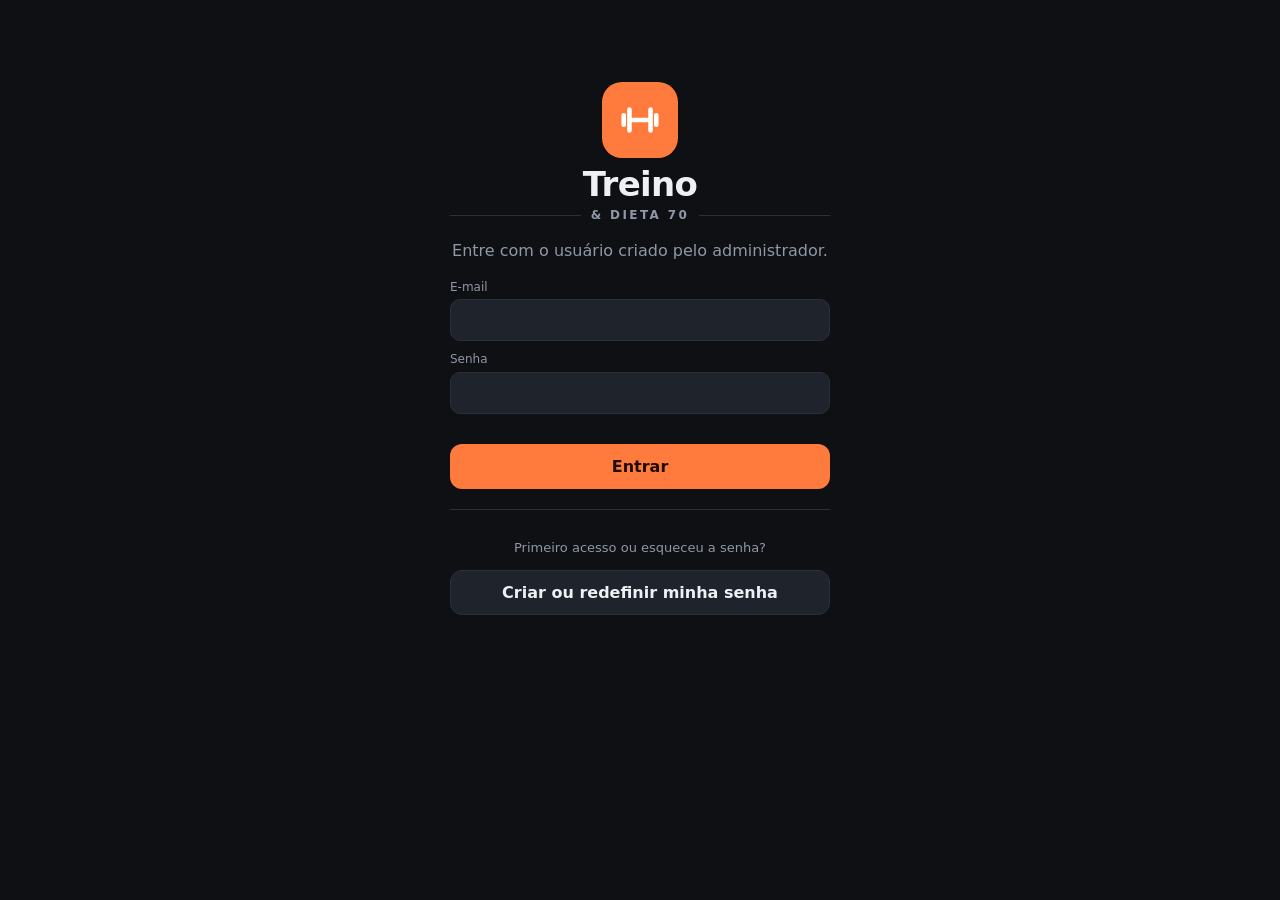
==== commit 8add36d5: "v3.17.0: volta ao primeiro tema (laranja, fonte padrão) no escuro e no claro Co-Authored-By: Claude " ====
--- a/index.html
+++ b/index.html
@@ -3,7 +3,7 @@
 <head>
 <meta charset="utf-8">
 <meta name="viewport" content="width=device-width,initial-scale=1,viewport-fit=cover">
-<meta name="theme-color" content="#030a06">
+<meta name="theme-color" content="#0e1014">
 <meta name="apple-mobile-web-app-capable" content="yes">
 <meta name="mobile-web-app-capable" content="yes">
 <meta name="apple-mobile-web-app-status-bar-style" content="black-translucent">
@@ -18,11 +18,11 @@
 @font-face{font-family:"Barlow";src:url(fonts/barlow-600.woff2) format("woff2");font-weight:600;font-style:normal;font-display:swap}
 @font-face{font-family:"Barlow";src:url(fonts/barlow-700.woff2) format("woff2");font-weight:700 900;font-style:normal;font-display:swap}
 @font-face{font-family:"Barlow Condensed";src:url(fonts/barlow-condensed-700i.woff2) format("woff2");font-weight:600 800;font-style:italic;font-display:swap}
-:root{--bg:#030a06;--s1:#0a1711;--s2:#11241a;--s3:#1f3b2d;--tx:#eef8f2;--mu:#8ba898;--ac:#13b86c;--ac2:#5fe3a1;--onac:#fff;--metal:linear-gradient(180deg,#fff 0%,#d5dbe5 42%,#8c96a8 58%,#eef1f6 100%);--glow:0 0 0 1px rgba(19,184,108,.55),0 8px 24px rgba(19,184,108,.30);--fd:"Anton",Impact,"Arial Narrow",sans-serif;--fc:"Barlow Condensed","Arial Narrow",sans-serif;--ok:#2ed3c0;--warn:#ffcc4d;--bad:#ff6161;
---acu:#5aa9ff;--int:#ff9f43;--pk:#ff6161;--dl:#2ed3c0;--r:16px}
+:root{--bg:#0e1014;--s1:#171a21;--s2:#1f232c;--s3:#2b303b;--tx:#eef0f4;--mu:#9097a6;--ac:#ff7a3d;--ac2:#ffb08a;--onac:#1d0d03;--metal:linear-gradient(var(--tx),var(--tx));--glow:none;--fd:-apple-system,BlinkMacSystemFont,"SF Pro Display","Segoe UI",system-ui,sans-serif;--fc:-apple-system,BlinkMacSystemFont,"SF Pro Text","Segoe UI",system-ui,sans-serif;--ok:#3fd18b;--warn:#ffcc4d;--bad:#ff6161;
+--acu:#5aa9ff;--int:#ff9f43;--pk:#ff6161;--dl:#3fd18b;--r:16px}
 *{box-sizing:border-box;-webkit-tap-highlight-color:transparent}
-html,body{margin:0;background:var(--bg);color:var(--tx);font:16px/1.4 "Barlow",-apple-system,BlinkMacSystemFont,"Segoe UI",system-ui,sans-serif;-webkit-text-size-adjust:100%}
-body{background:radial-gradient(130% 420px at 105% -60px,rgba(19,184,108,.20),rgba(19,184,108,0) 70%) no-repeat,var(--bg)}
+html,body{margin:0;background:var(--bg);color:var(--tx);font:16px/1.4 -apple-system,BlinkMacSystemFont,"Segoe UI",system-ui,sans-serif;-webkit-text-size-adjust:100%}
+body{background:var(--bg)}
 body{padding-top:env(safe-area-inset-top);padding-bottom:calc(70px + env(safe-area-inset-bottom));overscroll-behavior-y:none}
 main{padding:10px 16px 28px;max-width:640px;margin:0 auto}
 h1{font-family:var(--fd);font-weight:400;font-size:32px;line-height:1.05;margin:0;letter-spacing:.01em;text-transform:uppercase;background:var(--metal);-webkit-background-clip:text;background-clip:text;color:transparent}
@@ -46,7 +46,7 @@
 .days div{background:var(--s2);border-radius:10px;padding:6px 2px;text-align:center;font-size:11px;color:var(--mu)}
 .days div b{display:block;font-size:12px;color:var(--tx)}.days div.done{background:color-mix(in srgb,var(--ok) 20%,var(--s2))}.days div.done b{color:var(--ok)}
 .days div.today{outline:2px solid var(--ac)}
-.hero{background:linear-gradient(140deg,#0d3a24,#0a1711 62%);border:1px solid #1c5a3a}
+.hero{background:linear-gradient(140deg,#2a1a12,#171a21 60%);border:1px solid #3a2a20}
 .hero h2{font-family:var(--fd);font-weight:400;font-size:30px;line-height:1.05;text-transform:uppercase;letter-spacing:.01em;background:var(--metal);-webkit-background-clip:text;background-clip:text;color:transparent}
 .exl{margin:10px 0 0;padding:0;list-style:none}.exl li{display:flex;justify-content:space-between;gap:10px;padding:7px 0;border-top:1px solid var(--s3);font-size:15px}
 .exl li span:last-child{white-space:nowrap;font-weight:600}
@@ -81,7 +81,7 @@
 .sug .btn{margin-top:8px}
 .exdone .exh>div:first-child>b::after{content:" ✓";color:var(--ok)}
 /* timer */
-#timer{position:fixed;left:12px;right:12px;bottom:calc(76px + env(safe-area-inset-bottom));z-index:30;background:#10261b;border:1px solid var(--s3);border-radius:18px;padding:10px 12px;box-shadow:0 10px 30px rgba(0,0,0,.5);max-width:616px;margin:0 auto;overflow:hidden}
+#timer{position:fixed;left:12px;right:12px;bottom:calc(76px + env(safe-area-inset-bottom));z-index:30;background:#262b36;border:1px solid var(--s3);border-radius:18px;padding:10px 12px;box-shadow:0 10px 30px rgba(0,0,0,.5);max-width:616px;margin:0 auto;overflow:hidden}
 #timer .tbar{position:absolute;left:0;bottom:0;height:4px;background:var(--ac);transition:width .25s linear}
 #timer .tt{font-size:26px;font-weight:800;font-variant-numeric:tabular-nums;min-width:68px}#timer .sp{min-width:0}#tlab{white-space:nowrap;overflow:hidden;text-overflow:ellipsis}#timer .btn.smb{padding:8px 9px;flex:none}
 #timer.end{background:#0f2f22}#timer.end .tt{color:var(--ok)}
@@ -127,7 +127,7 @@
 .mbox{background:var(--s1);width:100%;max-width:640px;border-radius:22px 22px 0 0;padding:18px 16px calc(16px + env(safe-area-inset-bottom));max-height:88vh;overflow:auto}
 .mbody{font-size:15px;color:#d3dbea}
 .mbtns{display:flex;gap:8px;margin-top:14px}.mbtns .btn{flex:1}
-#toast{position:fixed;left:50%;top:calc(12px + env(safe-area-inset-top));transform:translateX(-50%);background:#163023;color:#fff;padding:10px 16px;border-radius:12px;z-index:60;font-size:14px;box-shadow:0 6px 20px rgba(0,0,0,.4);transition:opacity .3s;max-width:90vw}
+#toast{position:fixed;left:50%;top:calc(12px + env(safe-area-inset-top));transform:translateX(-50%);background:#2f3542;color:#fff;padding:10px 16px;border-radius:12px;z-index:60;font-size:14px;box-shadow:0 6px 20px rgba(0,0,0,.4);transition:opacity .3s;max-width:90vw}
 #toast[hidden]{display:block;opacity:0;pointer-events:none}
 svg.ch{width:100%;height:auto;display:block}
 .empty{text-align:center;color:var(--mu);padding:30px 10px}
@@ -139,8 +139,8 @@
 .li .t>span{display:block}
 .chips{display:flex;gap:6px;overflow-x:auto;padding:2px 0 8px;scrollbar-width:none}.chips::-webkit-scrollbar{display:none}
 .chip{flex:none;background:var(--s2);border:1px solid var(--s3);color:var(--tx);border-radius:999px;padding:7px 12px;font-size:14px;font-family:inherit}
-.wz-o{display:flex;align-items:center;gap:12px;width:100%;min-height:72px;margin:8px 0;padding:12px 14px;border-radius:16px;background:var(--s1);border:1px solid var(--s3);color:var(--tx);text-align:left;font:inherit}.wz-o.on{border:2px solid var(--ac);background:rgba(19,184,108,.12)}.wz-o .t{flex:1;display:flex;flex-direction:column;gap:2px}.wz-ic{font-size:24px;width:40px;text-align:center}.wz-ck{width:24px;height:24px;border-radius:50%;display:grid;place-items:center;background:var(--ac);color:#fff;font-weight:700}.wz-o:not(.on) .wz-ck{background:transparent;border:2px solid var(--s3)}.wz-days{flex-wrap:wrap}.wz-days .chip{min-width:44px;justify-content:center;font-size:18px;font-weight:700}
-.fs-i{display:flex;gap:12px;padding:12px 0;border-top:1px solid var(--s3)}.fs-n{width:34px;height:34px;flex:none;border-radius:50%;display:grid;place-items:center;font-family:var(--fd);font-size:17px;background:var(--s2);color:var(--mu);border:1px solid var(--s3)}.fs-i.now .fs-n{background:var(--ac);color:#fff;border:0;box-shadow:var(--glow)}.fs-i.done .fs-n{background:var(--ok);color:#030a06;border:0}.fs-i.done b,.fs-i.next b{color:var(--mu)}
+.wz-o{display:flex;align-items:center;gap:12px;width:100%;min-height:72px;margin:8px 0;padding:12px 14px;border-radius:16px;background:var(--s1);border:1px solid var(--s3);color:var(--tx);text-align:left;font:inherit}.wz-o.on{border:2px solid var(--ac);background:rgba(255,122,61,.12)}.wz-o .t{flex:1;display:flex;flex-direction:column;gap:2px}.wz-ic{font-size:24px;width:40px;text-align:center}.wz-ck{width:24px;height:24px;border-radius:50%;display:grid;place-items:center;background:var(--ac);color:#fff;font-weight:700}.wz-o:not(.on) .wz-ck{background:transparent;border:2px solid var(--s3)}.wz-days{flex-wrap:wrap}.wz-days .chip{min-width:44px;justify-content:center;font-size:18px;font-weight:700}
+.fs-i{display:flex;gap:12px;padding:12px 0;border-top:1px solid var(--s3)}.fs-n{width:34px;height:34px;flex:none;border-radius:50%;display:grid;place-items:center;font-family:var(--fd);font-size:17px;background:var(--s2);color:var(--mu);border:1px solid var(--s3)}.fs-i.now .fs-n{background:var(--ac);color:#fff;border:0;box-shadow:var(--glow)}.fs-i.done .fs-n{background:var(--ok);color:#0e1014;border:0}.fs-i.done b,.fs-i.next b{color:var(--mu)}
 .chip.on{background:var(--ac);border-color:var(--ac);color:#fff;font-weight:600}
 .kd{display:inline-grid;place-items:center;width:30px;height:30px;border-radius:9px;background:var(--s3);font-size:15px;flex:none}
 .cf{display:grid;grid-template-columns:repeat(2,1fr);gap:8px;margin-top:8px}
@@ -155,10 +155,10 @@
 .cd.on{background:var(--ac);color:#fff;font-weight:700;cursor:pointer}.cd.td{box-shadow:inset 0 0 0 2px var(--ac)}.cd.on.td{box-shadow:inset 0 0 0 2px var(--tx)}.cd.fu{color:var(--mu);opacity:.45}
 .cd i{position:absolute;top:-3px;right:-3px;background:var(--tx);color:var(--bg);font-style:normal;font-size:10px;min-width:15px;height:15px;line-height:15px;border-radius:8px}
 /* ---------- tema claro ---------- */
-html[data-theme=light]{--bg:#eef5f0;--s1:#ffffff;--s2:#e1ede5;--s3:#c5d9cc;--tx:#0a1a11;--mu:#4f6658;--ac:#0b8a4f;--ac2:#0b8a4f;--metal:url("data:image/svg+xml,%3Csvg xmlns='http://www.w3.org/2000/svg' width='120' height='120'%3E%3Cfilter id='n'%3E%3CfeTurbulence type='fractalNoise' baseFrequency='.9' numOctaves='2' stitchTiles='stitch'/%3E%3CfeColorMatrix values='0 0 0 0 1 0 0 0 0 1 0 0 0 0 1 0 0 0 .22 0'/%3E%3C/filter%3E%3Crect width='120' height='120' filter='url(%23n)'/%3E%3C/svg%3E"),radial-gradient(120% 90% at 30% 18%,#8a8c92 0%,#3b3d42 22%,rgba(20,21,24,0) 46%),linear-gradient(180deg,#26272b 0%,#4c4e54 16%,#141518 40%,#08090b 62%,#1d1e22 82%,#3a3c41 100%);--glow:0 0 0 1px rgba(11,138,79,.3),0 8px 20px rgba(11,138,79,.22);--ok:#14a362;--warn:#b98000;--bad:#dc3b3b;--acu:#2c78e0;--int:#e8781a;--pk:#dc3b3b;--dl:#14a362;color-scheme:light}
-html[data-theme=light] .hero{background:linear-gradient(140deg,#dcf2e4,#ffffff 62%);border:1px solid #b5dcc3}
-html[data-theme=light] body{background:radial-gradient(130% 420px at 105% -60px,rgba(11,138,79,.12),rgba(11,138,79,0) 70%) no-repeat,var(--bg)}
-html[data-theme=light] h1,html[data-theme=light] .hero h2{filter:drop-shadow(0 1px 0 rgba(255,255,255,.85)) drop-shadow(0 2px 3px rgba(0,0,0,.25))}
+html[data-theme=light]{--bg:#f3f4f7;--s1:#ffffff;--s2:#eceef2;--s3:#dde1e8;--tx:#14171d;--mu:#68707f;--ac:#f2621f;--ac2:#c94a10;--onac:#fff;--ok:#14a362;--warn:#b98000;--bad:#dc3b3b;--acu:#2c78e0;--int:#e8781a;--pk:#dc3b3b;--dl:#14a362;--metal:linear-gradient(var(--tx),var(--tx));--glow:none;color-scheme:light}
+html[data-theme=light] .hero{background:linear-gradient(140deg,#fff1e9,#ffffff 60%);border:1px solid #f6d9c8}
+html[data-theme=light] body{background:var(--bg)}
+
 html[data-theme=light] #timer{background:#fff;box-shadow:0 10px 30px rgba(0,0,0,.15);border:1px solid var(--s3)}html[data-theme=light] #timer.end{background:#e3f6ec}html[data-theme=light] #timer.warn5{background:#fff4d6}
 html[data-theme=light] nav#tabs{background:rgba(255,255,255,.94);border-top:1px solid var(--s3)}
 html[data-theme=light] details p,html[data-theme=light] .mbody{color:var(--tx)}html[data-theme=light] #toast{background:#22262e;color:#fff}html[data-theme=light] #modal{background:rgba(20,22,28,.35)}
@@ -166,8 +166,18 @@
 html[data-theme=light] .btn.pri,html[data-theme=light] .chip.on,html[data-theme=light] .sg.done .chk{color:#fff}html[data-theme=light] .btn.danger{color:#fff}
 html[data-theme=light] .sw input[type=checkbox]::after{box-shadow:0 1px 3px rgba(0,0,0,.25)}
 html[data-theme=light] .logo svg{stroke:#fff}
-html[data-theme=light] .ch [stroke="#1f3b2d"]{stroke:var(--s3)}html[data-theme=light] .ch [fill="#8ba898"]{fill:var(--mu)}html[data-theme=light] .ch [stroke="#8ba898"]{stroke:var(--mu)}
-html[data-theme=light] .ch [stroke="#13b86c"]{stroke:var(--ac)}html[data-theme=light] .ch [fill="#13b86c"]{fill:var(--ac)}html[data-theme=light] .ch [stroke="#030a06"]{stroke:var(--s1)}
+html[data-theme=light] .ch [stroke="#2b303b"]{stroke:var(--s3)}html[data-theme=light] .ch [fill="#9097a6"]{fill:var(--mu)}html[data-theme=light] .ch [stroke="#9097a6"]{stroke:var(--mu)}
+html[data-theme=light] .ch [stroke="#ff7a3d"]{stroke:var(--ac)}html[data-theme=light] .ch [fill="#ff7a3d"]{fill:var(--ac)}html[data-theme=light] .ch [stroke="#0e1014"]{stroke:var(--s1)}
+
+/* ---------- tema clássico (v3.17): tipografia e acabamento do primeiro tema ---------- */
+h1{font-family:inherit;font-weight:700;font-size:28px;line-height:1.1;letter-spacing:-.02em;text-transform:none;background:none;color:var(--tx);-webkit-text-fill-color:currentColor}
+.hero h2{font-family:inherit;font-weight:700;font-size:24px;letter-spacing:-.01em;text-transform:none;background:none;color:var(--tx);-webkit-text-fill-color:currentColor}
+h3{font-family:inherit;font-style:normal;font-weight:600;font-size:13px;letter-spacing:.08em;color:var(--mu)}
+.btn.pri{font-family:inherit;font-style:normal;font-weight:700;font-size:16px;letter-spacing:0;text-transform:none;box-shadow:none}
+.login>h1:first-of-type{font-size:34px}.brand2{font-family:inherit;font-style:normal;font-size:12px;letter-spacing:.2em;color:var(--mu)}.brand2::before,.brand2::after{height:1px;background:var(--s3)}
+.logo{box-shadow:none}.stat b{font-family:inherit;font-weight:700;font-size:20px}.fs-n{font-family:inherit;font-weight:700}
+.bst{font-family:inherit;font-weight:700;clip-path:none;border-radius:999px}
+html[data-theme=light] h1,html[data-theme=light] .hero h2{filter:none}
 </style>
 </head>
 <body>
@@ -531,7 +541,7 @@
 /* ---------- tema (preferência do aparelho) ---------- */
 const THEME_KEY='treino.theme';const MQ_DARK=window.matchMedia?matchMedia('(prefers-color-scheme: dark)'):null;
 function themePref(){try{return localStorage.getItem(THEME_KEY)||'dark'}catch(e){return'dark'}}
-function applyTheme(){const p=themePref(),t=p==='auto'?(MQ_DARK&&!MQ_DARK.matches?'light':'dark'):p;document.documentElement.dataset.theme=t;const m=document.querySelector('meta[name="theme-color"]');if(m)m.setAttribute('content',t==='light'?'#eef5f0':'#030a06')}
+function applyTheme(){const p=themePref(),t=p==='auto'?(MQ_DARK&&!MQ_DARK.matches?'light':'dark'):p;document.documentElement.dataset.theme=t;const m=document.querySelector('meta[name="theme-color"]');if(m)m.setAttribute('content',t==='light'?'#f3f4f7':'#0e1014')}
 applyTheme();if(MQ_DARK&&MQ_DARK.addEventListener)MQ_DARK.addEventListener('change',()=>{if(themePref()==='auto')applyTheme()});
 const SB_URL='https://zmiupzagkipjyaabzihx.supabase.co',SB_KEY='sb_publishable_G8TxNzbpzE_llnFnk5cXQg_4tCRcPDe',MASTER_HISTORY=true;
 const $=s=>document.querySelector(s);
@@ -1056,9 +1066,9 @@
   const W=340,H=160,pl=36,pr=10,pt=12,pb=24;const t0=pISO(w[0].date).getTime(),t1=pISO(w[w.length-1].date).getTime()||t0+1;
   let mn=Math.min(...w.map(x=>x.kg)),mx=Math.max(...w.map(x=>x.kg));if(mx-mn<2){mn-=1;mx+=1}
   const X=d=>pl+(W-pl-pr)*((pISO(d).getTime()-t0)/Math.max(1,t1-t0)),Y=v=>pt+(H-pt-pb)*(1-(v-mn)/(mx-mn));
-  let g='';for(let k=0;k<=2;k++){const v=mn+(mx-mn)*k/2;g+=`<line x1="${pl}" x2="${W-pr}" y1="${Y(v)}" y2="${Y(v)}" stroke="#1f3b2d"/><text x="${pl-6}" y="${Y(v)+4}" text-anchor="end" font-size="10" fill="#8ba898">${fnum(v,1)}</text>`}
+  let g='';for(let k=0;k<=2;k++){const v=mn+(mx-mn)*k/2;g+=`<line x1="${pl}" x2="${W-pr}" y1="${Y(v)}" y2="${Y(v)}" stroke="#2b303b"/><text x="${pl-6}" y="${Y(v)+4}" text-anchor="end" font-size="10" fill="#9097a6">${fnum(v,1)}</text>`}
   const d=w.map((x,i)=>(i?'L':'M')+X(x.date).toFixed(1)+' '+Y(x.kg).toFixed(1)).join('');
-  return`<svg class="ch" viewBox="0 0 ${W} ${H}" role="img" aria-label="Peso corporal">${g}<text x="${pl}" y="${H-4}" font-size="10" fill="#8ba898">${dshort(w[0].date)}</text><text x="${W-pr}" y="${H-4}" text-anchor="end" font-size="10" fill="#8ba898">${dshort(w[w.length-1].date)}</text><path d="${d}" fill="none" stroke="#3fd1c8" stroke-width="2.5"/>${w.map(x=>`<circle cx="${X(x.date)}" cy="${Y(x.kg)}" r="3.5" fill="#3fd1c8"/>`).join('')}</svg>`}
+  return`<svg class="ch" viewBox="0 0 ${W} ${H}" role="img" aria-label="Peso corporal">${g}<text x="${pl}" y="${H-4}" font-size="10" fill="#9097a6">${dshort(w[0].date)}</text><text x="${W-pr}" y="${H-4}" text-anchor="end" font-size="10" fill="#9097a6">${dshort(w[w.length-1].date)}</text><path d="${d}" fill="none" stroke="#3fd1c8" stroke-width="2.5"/>${w.map(x=>`<circle cx="${X(x.date)}" cy="${Y(x.kg)}" r="3.5" fill="#3fd1c8"/>`).join('')}</svg>`}
 function bodySummary(B,editable){const w=weightsSorted(B),last=w[w.length-1],a=ageAt(B.birth),r=bmrOf(B);
   const first=w[0];const diff=last&&first&&last!==first?r2(last.kg-first.kg):null;
   return`<div class="stat"><div><b>${last?fnum(last.kg,1):'—'}</b><span>peso (kg)${last?' · '+dshort(last.date):''}</span></div><div><b>${diff!=null?(diff>0?'+':'')+fnum(diff,1):'—'}</b><span>variação desde ${first?dshort(first.date):'—'}</span></div><div><b>${r?Math.round(r).toLocaleString('pt-BR'):'—'}</b><span>metabolismo basal (kcal/dia)</span></div></div>
@@ -1119,7 +1129,7 @@
 
 /* ---------- telas ---------- */
 const clr=c=>c==='ok'?'var(--ok)':c==='bad'?'var(--bad)':'var(--warn)';
-function kv(l,v,s,c){return`<div class="row" style="padding:7px 0;border-top:1px solid var(--s3)"><span class="sp">${l}</span><span style="text-align:right"><b>${v}</b>${s?`<div class="xs" style="color:${clr(c)}">${s}</div>`:''}</span></div>`}
+function kv(l,v,s,c){return`<div class="row" style="padding:7px 0;border-top:1px solid var(--s3);align-items:flex-start;gap:10px"><span class="sp" style="flex:1 0 40%;min-width:40%">${l}</span><span style="text-align:right;flex:0 1 auto"><b style="white-space:nowrap">${v}</b>${s?`<div class="xs" style="color:${clr(c)}">${s}</div>`:''}</span></div>`}
 function dl(a,b,inv){if(a==null||b==null)return'';const d=r1(a-b);if(!d)return'<span class="mu xs"> =</span>';const good=inv?d<0:d>0;return` <span class="xs" style="color:${good?'var(--ok)':'var(--warn)'}">${d>0?'+':''}${String(d).replace('.',',')}</span>`}
 const fz=v=>v==null?'—':String(v).replace('.',',');
 VIEWS.anam=function({uid}){const c=anamCtx(uid);if(!c)return hdr('Anamnese','',true)+'<div class="empty">Carregando…</div>';const a=anamOf(c.lib),k=anamBasics(c,a);
@@ -1195,12 +1205,12 @@
   let mn=Math.min(...vals),mx=Math.max(...vals);if(mn===mx){mn-=5;mx+=5}const pad=(mx-mn)*.1;mn=Math.max(0,mn-pad);mx+=pad;
   const X=i=>pl+(W-pl-pr)*(N>1?i/(N-1):.5),Y=v=>pt+(H-pt-pb)*(1-(v-mn)/(mx-mn));
   const line=arr=>{let d='',pen=false;arr.forEach((v,i)=>{if(v==null){pen=false;return}d+=(pen?'L':'M')+X(i).toFixed(1)+' '+Y(v).toFixed(1);pen=true});return d};
-  let g='';for(let k=0;k<=3;k++){const v=mn+(mx-mn)*k/3;g+=`<line x1="${pl}" x2="${W-pr}" y1="${Y(v)}" y2="${Y(v)}" stroke="#1f3b2d"/><text x="${pl-6}" y="${Y(v)+4}" text-anchor="end" font-size="10" fill="#8ba898">${Math.round(v)}</text>`}
-  const step=Math.ceil(N/12);const xl=Array.from({length:N},(_,i)=>i%step?'':`<text x="${X(i)}" y="${H-4}" text-anchor="middle" font-size="10" fill="#8ba898">S${i+1}</text>`).join('');
+  let g='';for(let k=0;k<=3;k++){const v=mn+(mx-mn)*k/3;g+=`<line x1="${pl}" x2="${W-pr}" y1="${Y(v)}" y2="${Y(v)}" stroke="#2b303b"/><text x="${pl-6}" y="${Y(v)+4}" text-anchor="end" font-size="10" fill="#9097a6">${Math.round(v)}</text>`}
+  const step=Math.ceil(N/12);const xl=Array.from({length:N},(_,i)=>i%step?'':`<text x="${X(i)}" y="${H-4}" text-anchor="middle" font-size="10" fill="#9097a6">S${i+1}</text>`).join('');
   const bw=(W-pl-pr)/Math.max(N,1);const ph=Array.from({length:N},(_,i)=>`<rect x="${X(i)-bw/2+1}" y="${H-pb+6}" width="${bw-2}" height="3" rx="1.5" class="pc-${esc(phaseAt(p,i+1).color)}" style="fill:var(--pc)"/>`).join('');
-  const dots=act.map((v,i)=>v==null?'':`<circle cx="${X(i)}" cy="${Y(v)}" r="4.5" fill="#13b86c" stroke="#030a06" stroke-width="2"/>`).join('');
-  return`<svg class="ch" viewBox="0 0 ${W} ${H}" role="img" aria-label="Planejado vs executado">${g}${ph}${xl}<path d="${line(plan)}" fill="none" stroke="#8ba898" stroke-width="2" stroke-dasharray="4 4"/><path d="${line(act)}" fill="none" stroke="#13b86c" stroke-width="2.5"/>${dots}</svg>
-   <div class="row sm mu" style="justify-content:center;gap:16px;margin-top:4px"><span><span style="display:inline-block;width:16px;border-top:2px dashed #8ba898;vertical-align:middle"></span> Planejado</span><span><span style="display:inline-block;width:16px;border-top:3px solid var(--ac);vertical-align:middle"></span> Executado</span></div>`}
+  const dots=act.map((v,i)=>v==null?'':`<circle cx="${X(i)}" cy="${Y(v)}" r="4.5" fill="#ff7a3d" stroke="#0e1014" stroke-width="2"/>`).join('');
+  return`<svg class="ch" viewBox="0 0 ${W} ${H}" role="img" aria-label="Planejado vs executado">${g}${ph}${xl}<path d="${line(plan)}" fill="none" stroke="#9097a6" stroke-width="2" stroke-dasharray="4 4"/><path d="${line(act)}" fill="none" stroke="#ff7a3d" stroke-width="2.5"/>${dots}</svg>
+   <div class="row sm mu" style="justify-content:center;gap:16px;margin-top:4px"><span><span style="display:inline-block;width:16px;border-top:2px dashed #9097a6;vertical-align:middle"></span> Planejado</span><span><span style="display:inline-block;width:16px;border-top:3px solid #ff7a3d;vertical-align:middle"></span> Executado</span></div>`}
 function evoBody(itemId){const p=myActive();const f=p&&exIn(p,itemId);
   const entries=[];S.logs.forEach(L=>{const x=L.exercises.find(x=>x.exId===itemId);if(x&&exHasData(x))entries.push({L,x})});
   const kind=f?f.e.kind:(entries[0]&&entries[0].x.kind)||'load';if(!f&&!entries.length)return'<div class="empty">Selecione um exercício.</div>';
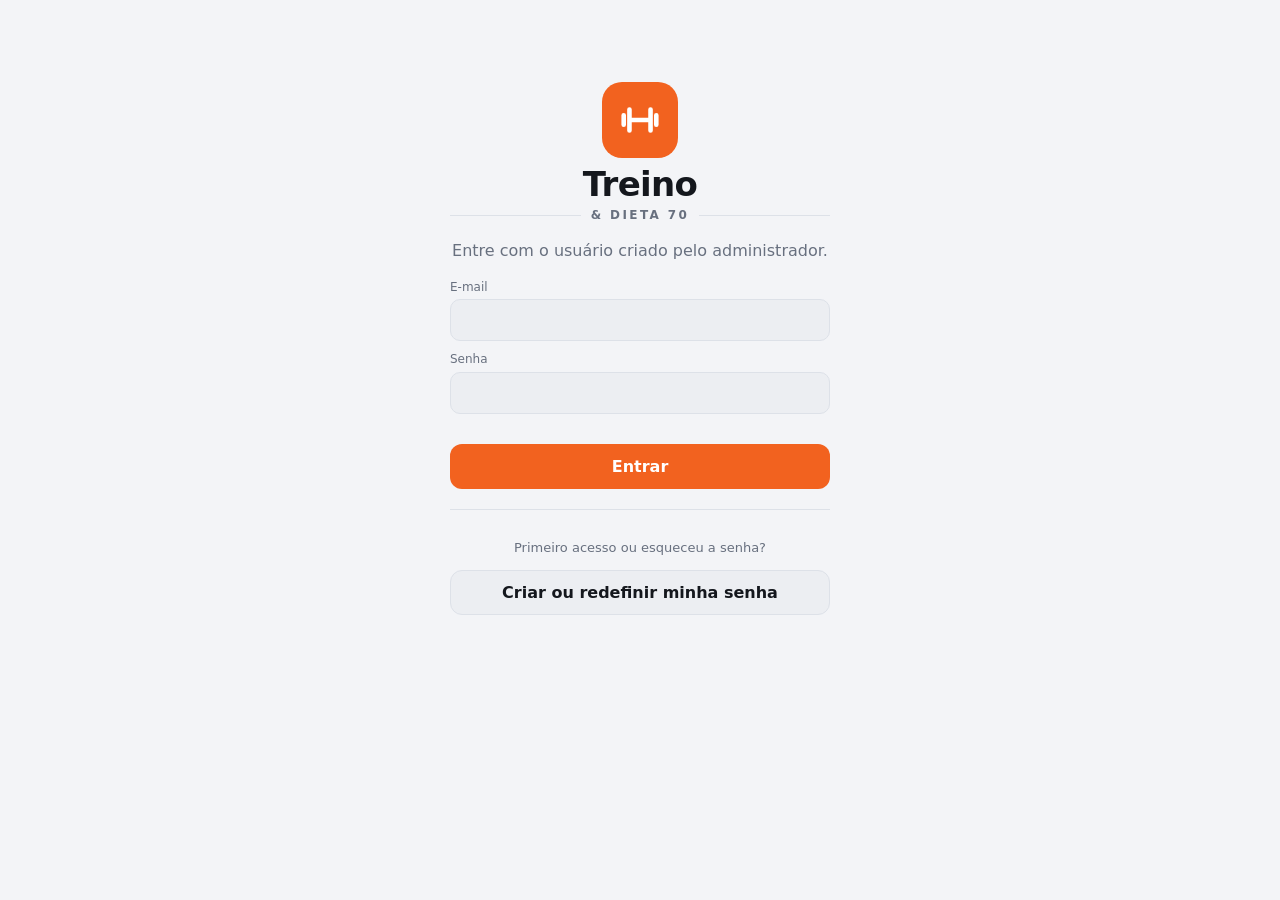
==== commit 6423a2f5: "v3.17.1: tema claro como padrão Co-Authored-By: Claude Opus 5.5 <noreply@anthropic.com> Claude-Sessi" ====
--- a/index.html
+++ b/index.html
@@ -3,7 +3,7 @@
 <head>
 <meta charset="utf-8">
 <meta name="viewport" content="width=device-width,initial-scale=1,viewport-fit=cover">
-<meta name="theme-color" content="#0e1014">
+<meta name="theme-color" content="#f3f4f7">
 <meta name="apple-mobile-web-app-capable" content="yes">
 <meta name="mobile-web-app-capable" content="yes">
 <meta name="apple-mobile-web-app-status-bar-style" content="black-translucent">
@@ -537,10 +537,10 @@
     it.sets=sets;it.reps=reps;it.restSec=rest;it.rest=rest>=120?(rest/60)+' min':rest+' s';it.rir=it.kind==='time'||c.cat==='Core'?'':'RIR 2';return it}})}))}
 
 "use strict";
-const APP_VERSION='3.17.0';
+const APP_VERSION='3.17.1';
 /* ---------- tema (preferência do aparelho) ---------- */
 const THEME_KEY='treino.theme';const MQ_DARK=window.matchMedia?matchMedia('(prefers-color-scheme: dark)'):null;
-function themePref(){try{return localStorage.getItem(THEME_KEY)||'dark'}catch(e){return'dark'}}
+function themePref(){try{return localStorage.getItem(THEME_KEY)||'light'}catch(e){return'light'}}
 function applyTheme(){const p=themePref(),t=p==='auto'?(MQ_DARK&&!MQ_DARK.matches?'light':'dark'):p;document.documentElement.dataset.theme=t;const m=document.querySelector('meta[name="theme-color"]');if(m)m.setAttribute('content',t==='light'?'#f3f4f7':'#0e1014')}
 applyTheme();if(MQ_DARK&&MQ_DARK.addEventListener)MQ_DARK.addEventListener('change',()=>{if(themePref()==='auto')applyTheme()});
 const SB_URL='https://zmiupzagkipjyaabzihx.supabase.co',SB_KEY='sb_publishable_G8TxNzbpzE_llnFnk5cXQg_4tCRcPDe',MASTER_HISTORY=true;
